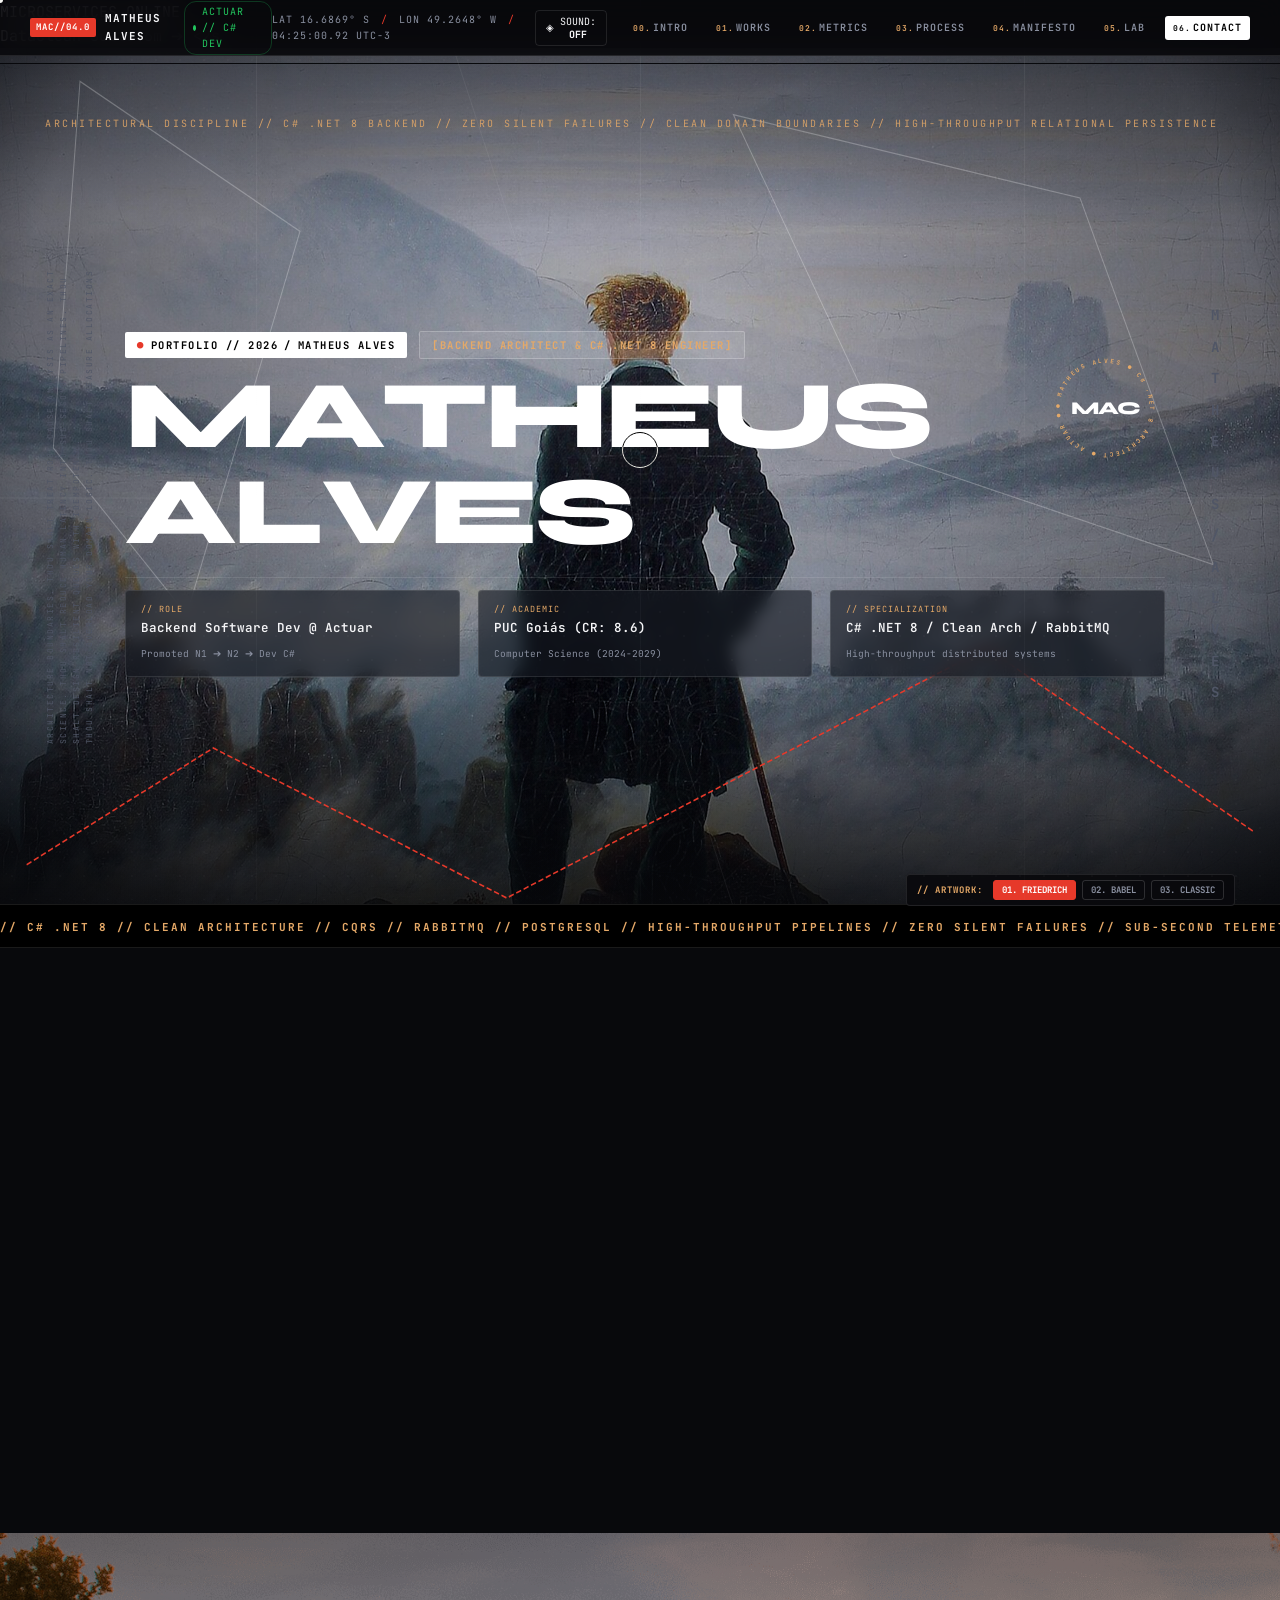
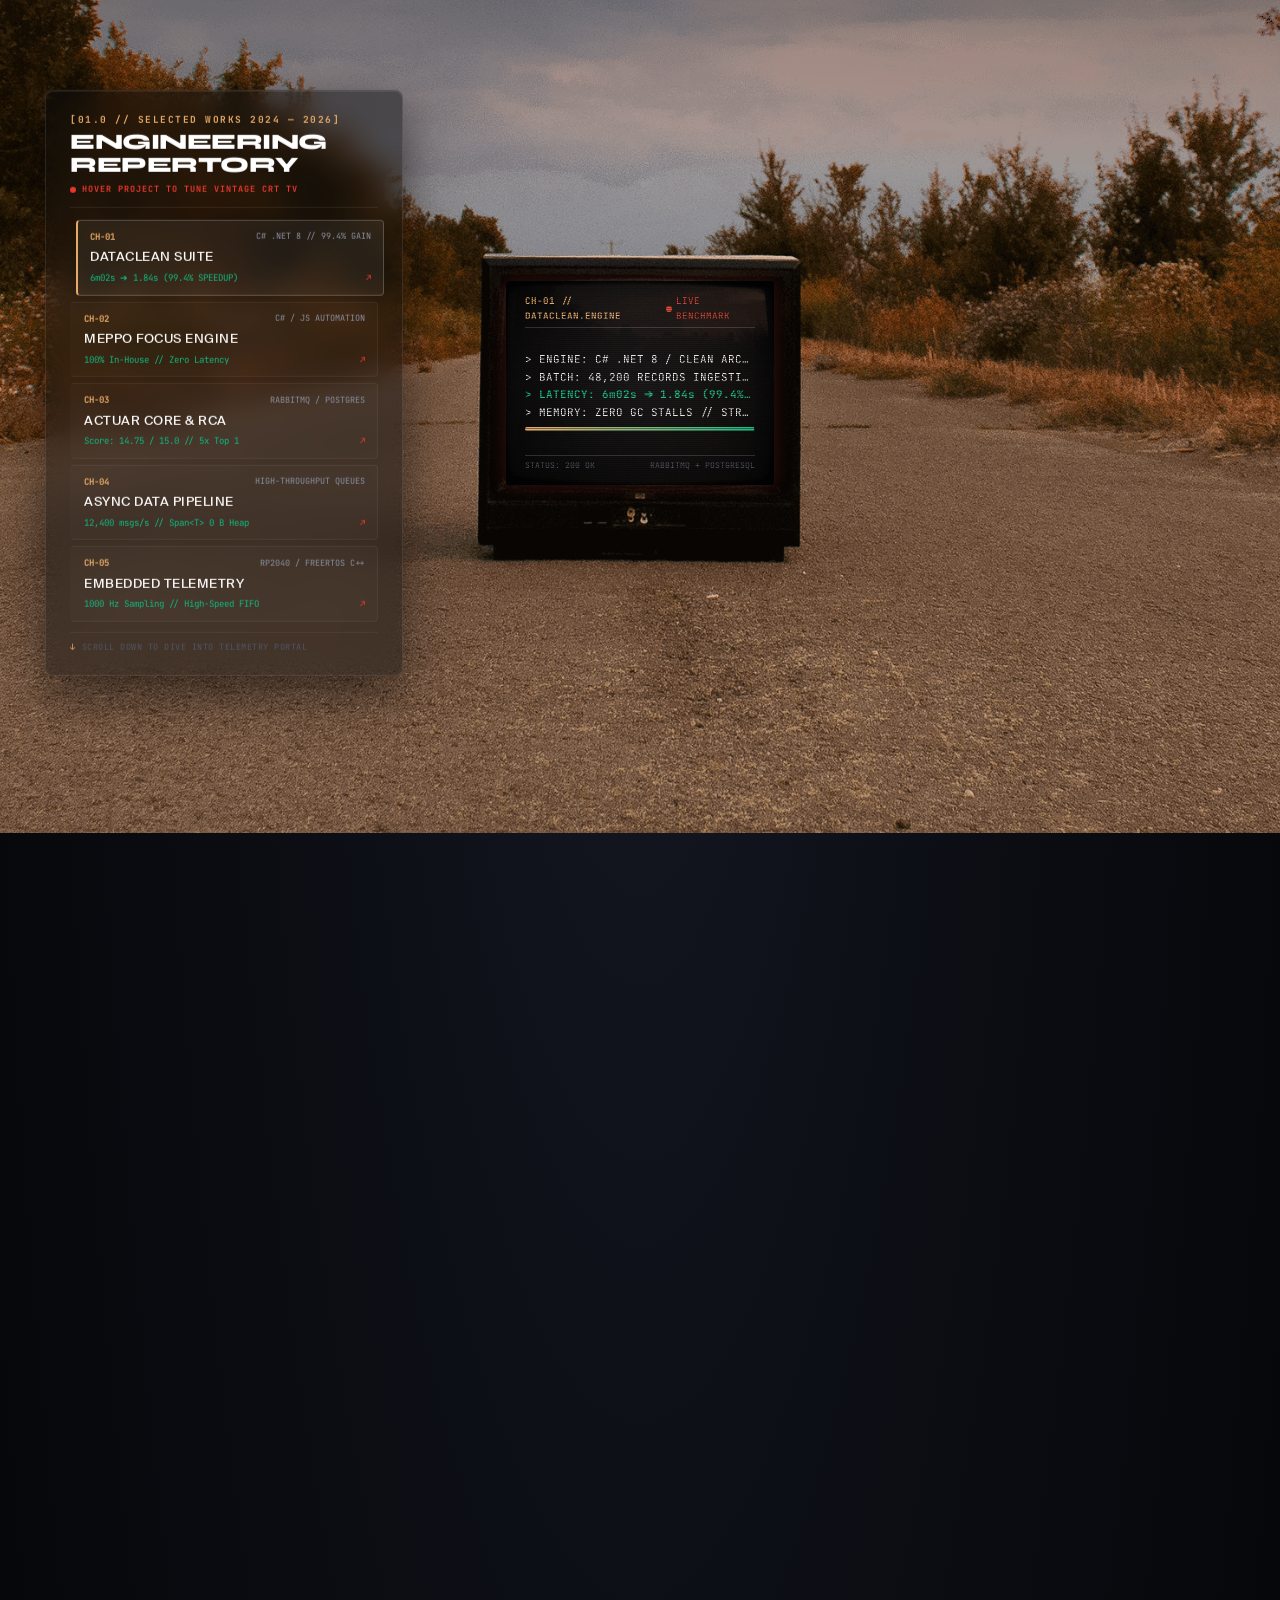
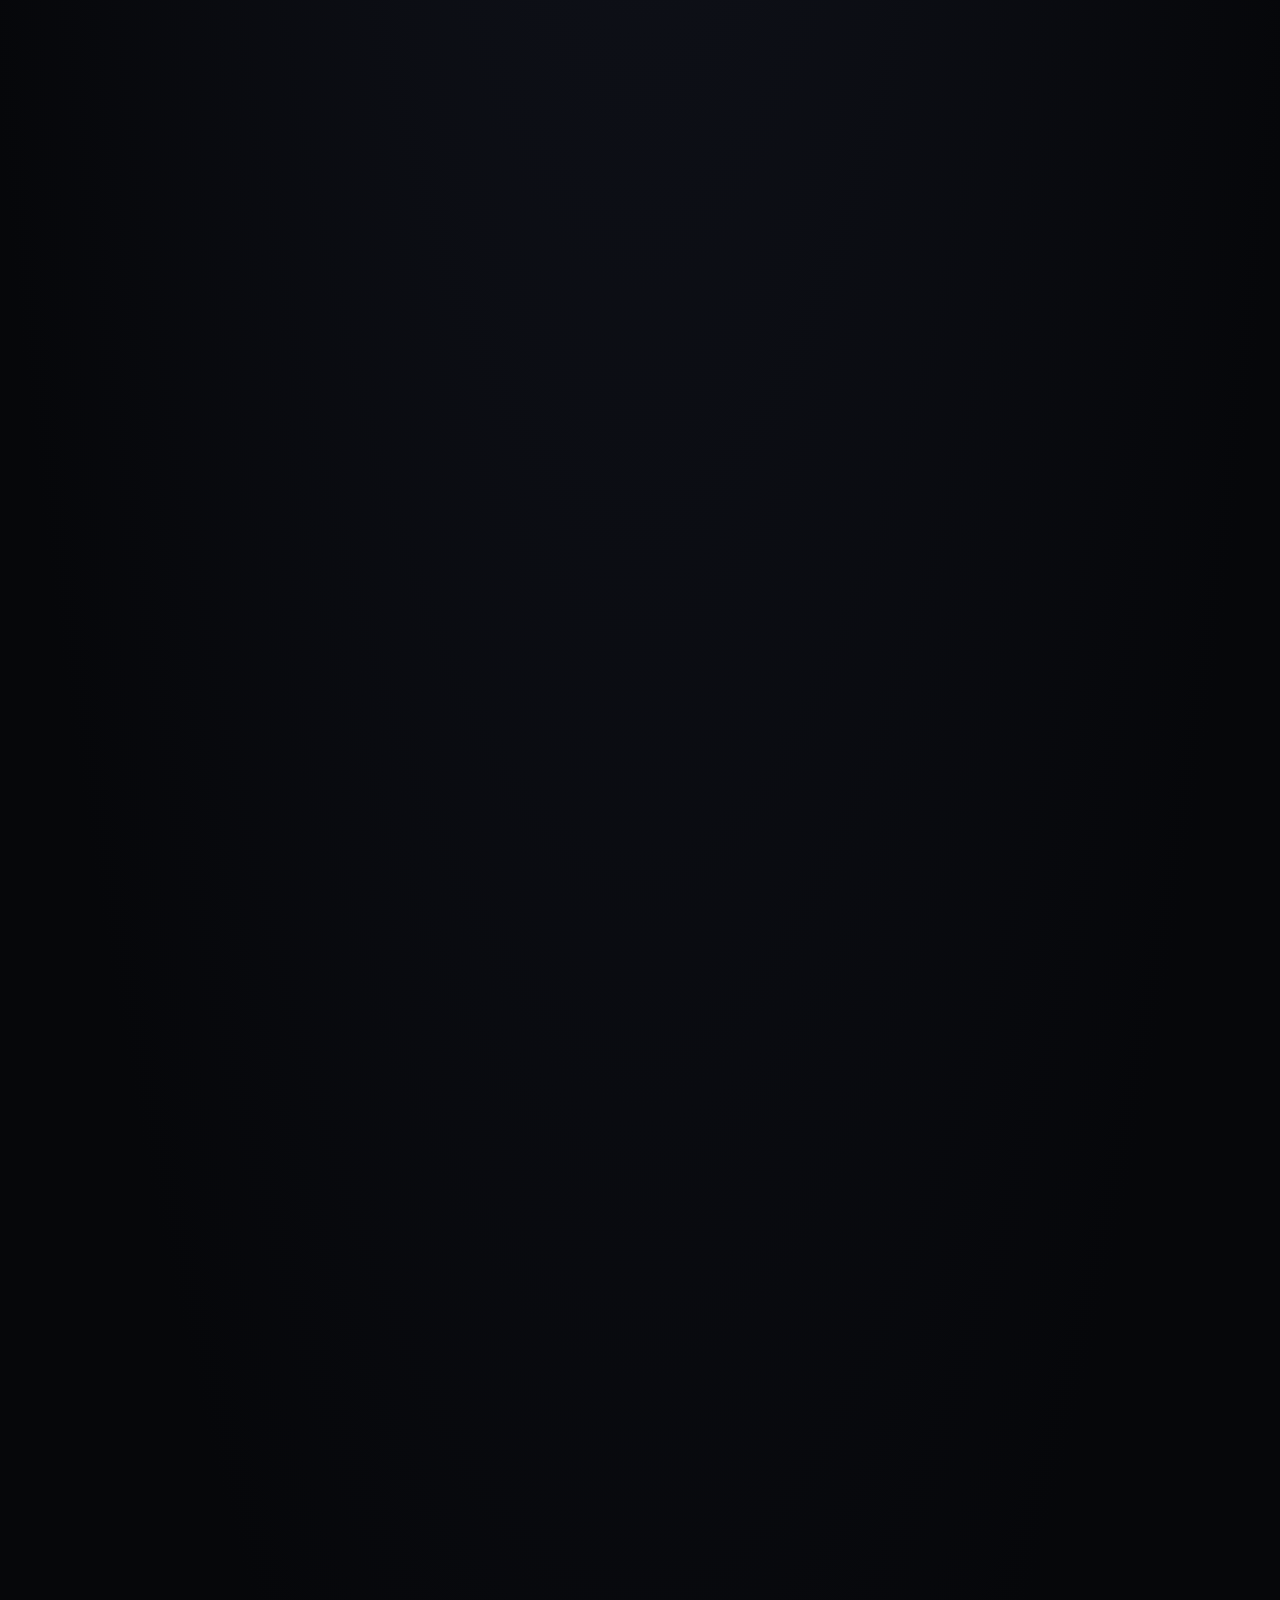
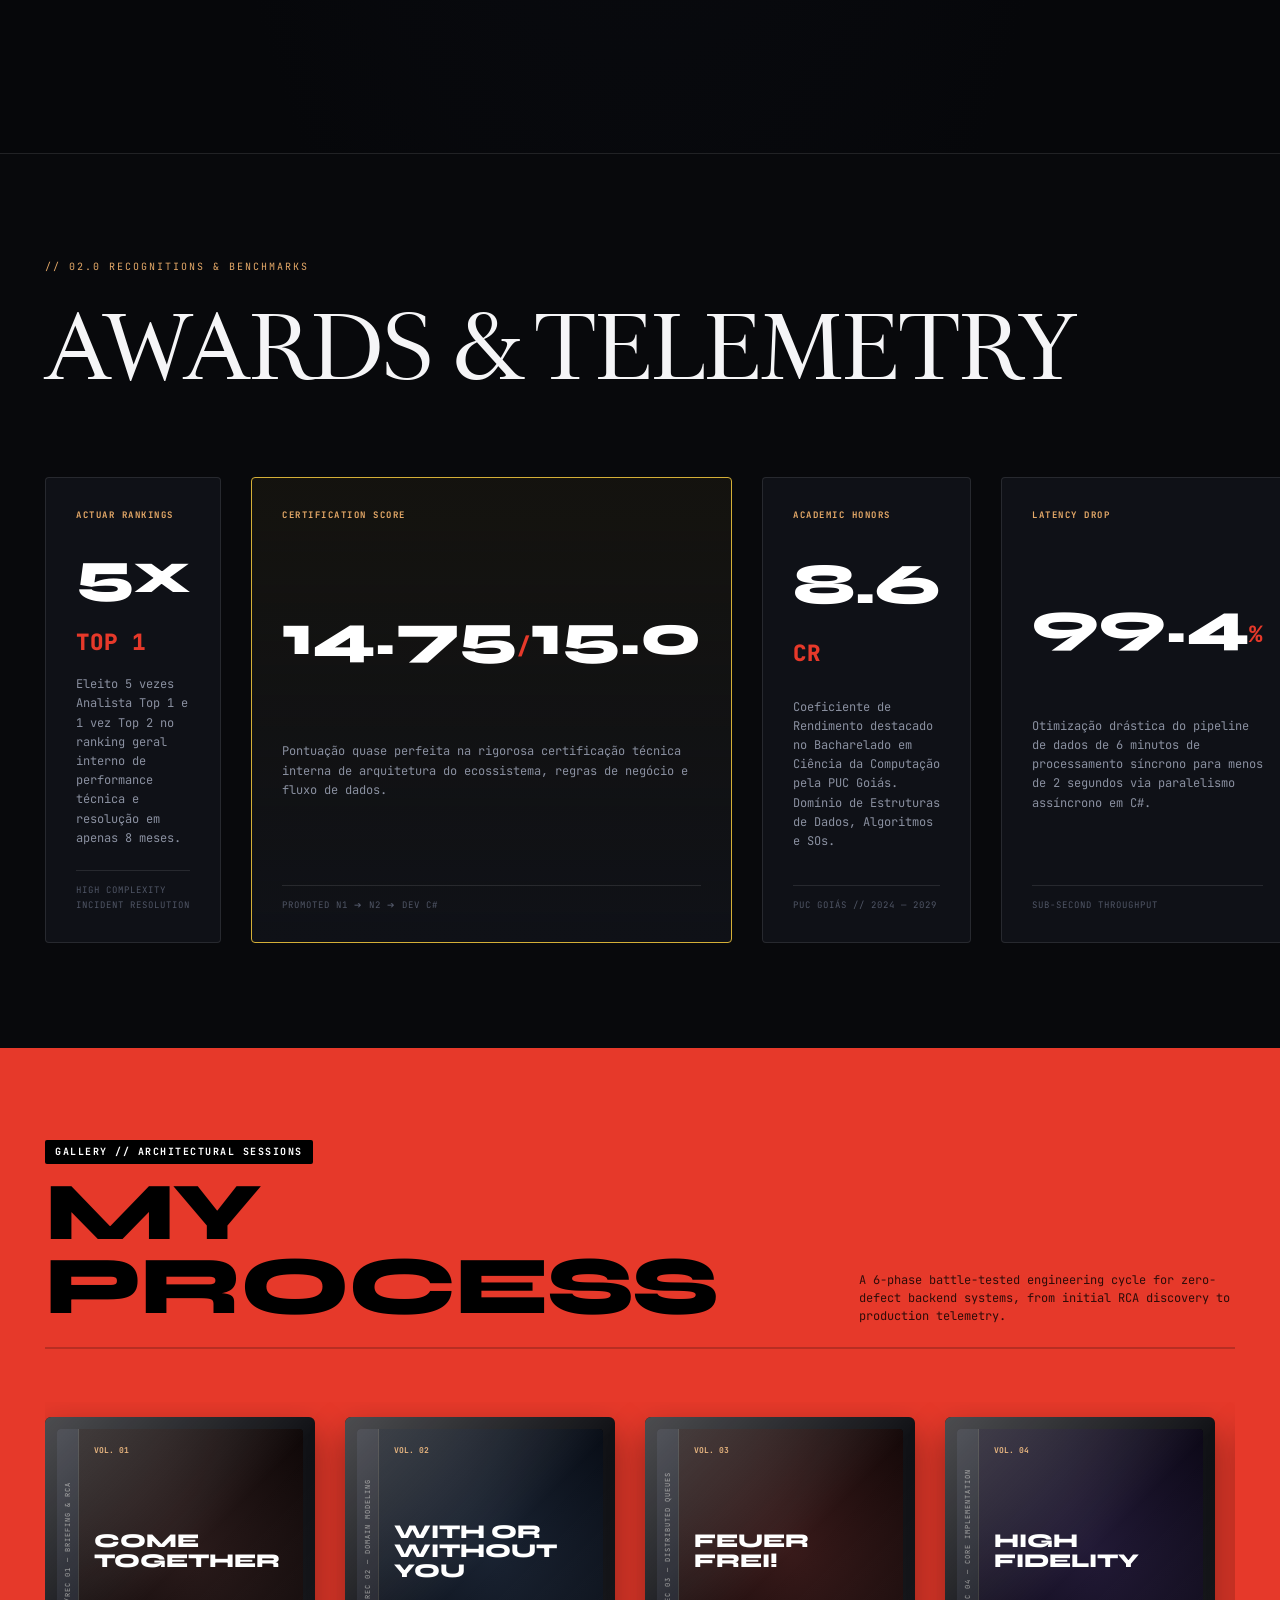
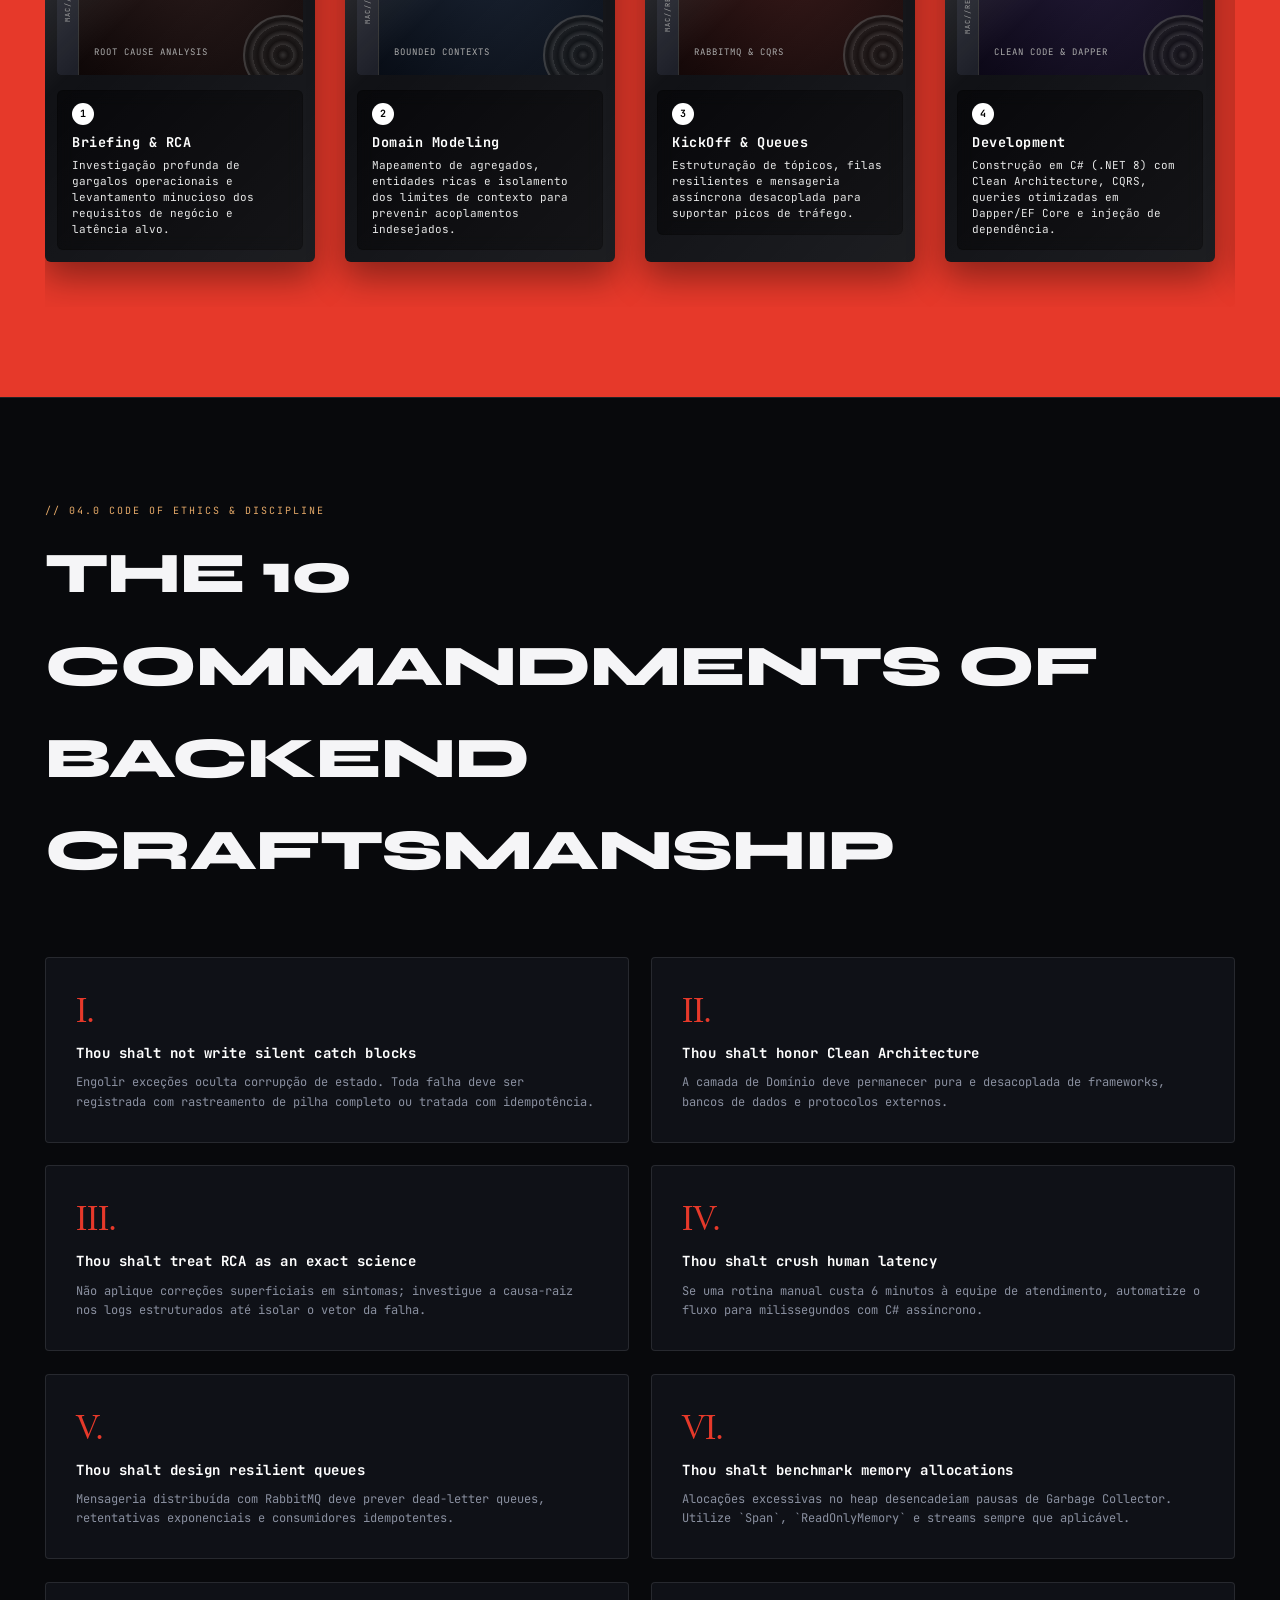
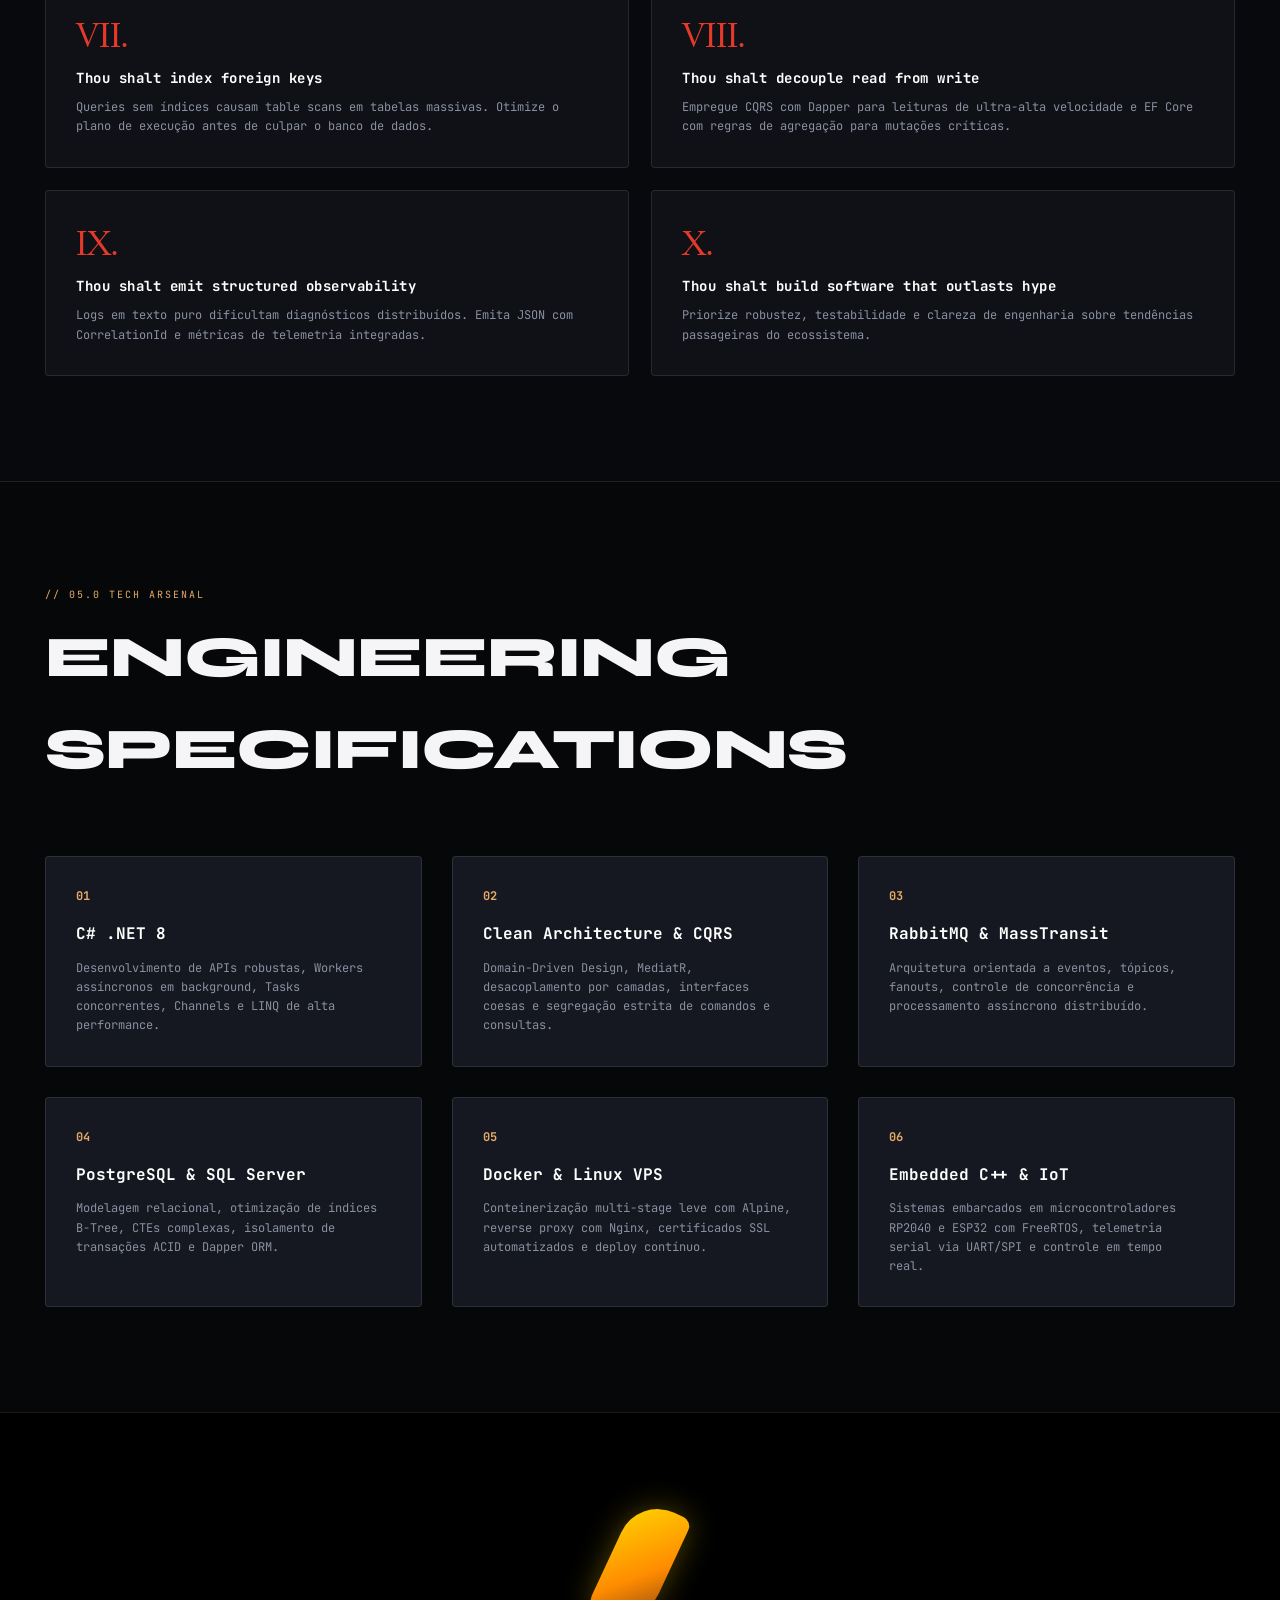
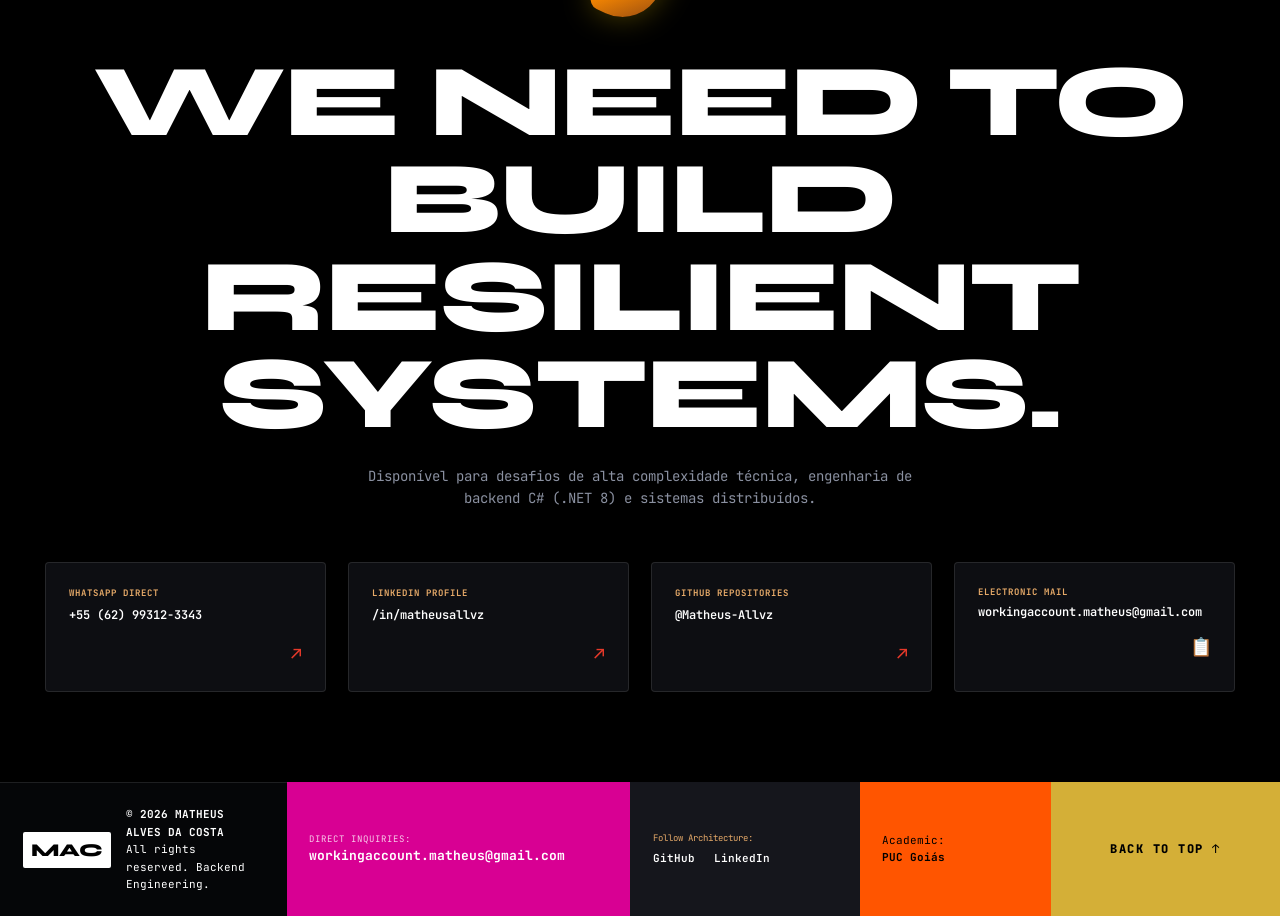
==== index.html @ d00dca5a "feat(works): implement seamless horizon transition, pinned center TV, subtle lateral project showcas" ====
<!DOCTYPE html>
<html lang="pt-BR" class="no-js">
<head>
    <meta charset="UTF-8">
    <meta name="viewport" content="width=device-width, initial-scale=1.0">
    <title>Matheus Alves — Backend Engineer & C# .NET 8 Architect</title>
    <meta name="description" content="Portfolio de Matheus Alves da Costa: Desenvolvedor Backend C# (.NET 8), Microsserviços, Clean Architecture e Sistemas Distribuídos de Alta Performance.">
    
    <!-- Open Graph -->
    <meta property="og:title" content="Matheus Alves — Backend Architect & C# Engineer">
    <meta property="og:description" content="Sistemas resilientes em C# (.NET 8), RabbitMQ, PostgreSQL e Clean Architecture.">
    <meta property="og:type" content="website">
    <meta property="og:url" content="https://matheus-alves.dev/">
    
    <!-- Favicon (Circular Minimalist Monogram M) -->
    <link rel="icon" type="image/svg+xml" href="favicon.svg?v=20260902Circle">
    <link rel="alternate icon" href="favicon.ico?v=20260902Circle">
    
    <!-- Google Fonts: Syne, Instrument Serif, JetBrains Mono & Space Mono -->
    <link rel="preconnect" href="https://fonts.googleapis.com">
    <link rel="preconnect" href="https://fonts.gstatic.com" crossorigin>
    <link href="https://fonts.googleapis.com/css2?family=Instrument+Serif:ital@0;1&family=JetBrains+Mono:ital,wght@0,300;0,400;0,600;0,700;1,400&family=Syne:wght@400;600;700;800;900&display=swap" rel="stylesheet">
    
    <link rel="stylesheet" href="css/style.css?v=20260902p">
</head>
<body class="editorial-body" data-audio="off">

    <!-- Initial Loading (Exact 1:1 Daniel Spatzek Portfolio IV Architecture) -->
    <div class="initloading-container" id="sitePreloader">
        <div class="initloading-box">
            <div class="initloading-lines-container" id="initloadingLines">
                <div class="initloading-line"></div>
                <div class="initloading-line"></div>
                <div class="initloading-line"></div>
                <div class="initloading-line"></div>
                <div class="initloading-line"></div>
                <div class="initloading-line"></div>
                <div class="initloading-line"></div>
                <div class="initloading-line"></div>
                <div class="initloading-line"></div>
                <div class="initloading-line"></div>
                <div class="initloading-line"></div>
                <div class="initloading-line"></div>
                <div class="initloading-line"></div>
                <div class="initloading-line"></div>
                <div class="initloading-line"></div>
                <div class="initloading-line"></div>
                <div class="initloading-line"></div>
                <div class="initloading-line"></div>
                <div class="initloading-line"></div>
                <div class="initloading-line"></div>
                <div class="initloading-line"></div>
                <div class="initloading-line"></div>
                <div class="initloading-line"></div>
                <div class="initloading-line"></div>
                <div class="initloading-line"></div>
                <div class="initloading-line"></div>
                <div class="initloading-line"></div>
                <div class="initloading-line"></div>
                <div class="initloading-line"></div>
                <div class="initloading-line"></div>
            </div>
            <div class="introloading-words-box" id="introloadingWordsBox">
                <span class="introloading-wordIV">2026</span>
                <span class="introloading-word" id="word0">WELCOME</span>
                <span class="introloading-word" id="word1">TO</span>
                <span class="introloading-word" id="word2">THE PORTFOLIO</span>
                <span class="introloading-word" id="word3">OF</span>
                <span class="introloading-word" id="word4">MATHEUS</span>
                <span class="introloading-word" id="word5">ALVES</span>
                <span class="introloading-sentence" id="introSentence">WELCOME TO THE PORTFOLIO OF MATHEUS ALVES</span>
                <div class="introloading-sub-box" id="introSubBox">
                    <svg class="introloading-loading-ticker" xmlns="http://www.w3.org/2000/svg" viewBox="0 0 630.594 99.116">
                        <path d="M31.8,5.52c-5.4,0-7.559,1.439-7.559,6.6V86.276c0,5.88,3.12,6.96,8.28,6.96H47.878c15.359,0,20.879-7.679,22.679-19.319h1.2V97.436H0v-2.52H4.2c5.4,0,7.559-1.44,7.559-6.6V12.12c0-5.161-2.159-6.6-7.559-6.6H0V3H37.2V5.52Z" fill="#000000"/>
                        <path d="M128.757,99.116C100.8,99.116,78.6,80.157,78.6,50.038S100.8.84,128.757.84s50.159,19.079,50.159,49.2S156.716,99.116,128.757,99.116Zm0-94.676c-18.239,0-35.638,13.079-35.638,45.6s17.4,45.478,35.638,45.478S164.4,82.557,164.4,50.038,147,4.44,128.757,4.44Z" fill="#000000"/>
                        <path d="M225.358,0h1.56l35.639,88.077c1.8,4.439,4.68,6.839,9.36,6.839H274.8v2.52H240.718v-2.52h2.88c4.56,0,7.679-1.44,6-5.76L240,64.8H204.12l-5.76,14.28c-5.16,12.959-4.32,15.839,4.319,15.839h2.64v2.52H176.641v-2.52h1.56c6.6,0,9.839-2.88,14.519-14.279Zm11.4,56.758L222.239,19.8l-14.88,36.959Z" fill="#000000"/>
                        <path d="M282.359,94.916c5.4,0,7.559-1.44,7.559-6.6V12.12c0-5.161-2.159-6.6-7.559-6.6h-4.32V3h36.6c37.8,0,58.2,18,58.2,48,0,27.479-19.319,46.438-51.718,46.438H278.039v-2.52Zm19.919-8.04c0,5.88,2.88,6.72,13.439,6.72h1.56c21.479,0,41.279-11.279,41.279-42.6,0-35.159-24.959-44.158-47.518-44.158h-8.76Z" fill="#000000"/>
                        <path d="M416.4,97.436h-36v-2.52h4.2c5.4,0,7.56-1.44,7.56-6.6V12.12c0-5.161-2.16-6.6-7.56-6.6h-4.2V3h36V5.52h-4.2c-5.4,0-7.56,1.439-7.56,6.6v76.2c0,5.16,2.16,6.6,7.56,6.6h4.2Z" fill="#000000"/>
                        <path d="M510.6,99.116h-1.08L442.677,19.8V82.917c0,8.4,1.441,12,8.64,12h4.56v2.52H424.558v-2.52h3.6c6.84,0,9.48-3.48,9.48-12V16.2c0-7.8-6.72-10.679-12.96-10.679V3h20.039l60.838,72.357V17.519c0-8.4-1.44-12-8.639-12h-4.561V3h31.319V5.52h-3.6c-6.839,0-9.479,3.48-9.479,12Z" fill="#000000"/>
                        <path d="M608.875,64.917c0-2.64-2.16-4.08-4.8-4.08H597V58.318h33.6v2.519h-4.439c-2.64,0-4.8,1.44-4.8,4.08v18.6c-4.8,9.359-19.56,15.6-37.679,15.6-35.518,0-53.157-23.759-53.157-49.078,0-29.159,21.479-49.2,52.438-49.2a69.783,69.783,0,0,1,35.158,9.24V27.839h-1.321c-6.6-17.279-20.278-23.4-34.078-23.4-18.959,0-37.678,13.56-37.678,45.6,0,30.959,18,45.478,39.358,45.478,10.439,0,19.68-3.48,24.479-10.8Z" fill="#000000"/>
                    </svg>
                    <span class="introloading-note">C# .NET 8 Backend Architecture // High-Throughput &amp; Resilient Distributed Systems</span>
                </div>
            </div>
        </div>
    </div>

    <!-- Custom Magnetic Cursor with Physics -->
    <div class="custom-cursor" id="customCursor">
        <div class="cursor-dot"></div>
        <div class="cursor-circle"></div>
        <div class="cursor-label" id="cursorLabel">EXPLORE</div>
    </div>

    <!-- Architectural Background Grid & Coordinates Overlay -->
    <div class="grid-backdrop">
        <div class="grid-line grid-line--v1"></div>
        <div class="grid-line grid-line--v2"></div>
        <div class="grid-line grid-line--v3"></div>
        <div class="grid-noise"></div>
    </div>

    <!-- Floating Project Hover Reveal Element (for list items) -->
    <div class="project-hover-preview" id="hoverPreview">
        <div class="preview-inner">
            <div class="preview-header">
                <span class="preview-tag" id="previewCategory">MICROSERVICES</span>
                <span class="preview-status">ONLINE</span>
            </div>
            <div class="preview-visual" id="previewVisual"></div>
            <div class="preview-footer">
                <span class="preview-title" id="previewTitle">DataClean Suite</span>
                <span class="preview-metric" id="previewMetric">6m ➔ &lt;2s</span>
            </div>
        </div>
    </div>

    <!-- Top HUD Navigation Bar -->
    <header class="editorial-hud" id="editorialHud">
        <div class="hud-left">
            <a href="#hero" class="hud-brand magnetic-item">
                <span class="brand-code">MAC//04.0</span>
                <span class="brand-name">MATHEUS ALVES</span>
            </a>
            <div class="hud-status">
                <span class="status-pulse"></span>
                <span class="status-text">ACTUAR // C# DEV</span>
            </div>
        </div>

        <div class="hud-center">
            <div class="hud-geo">
                <span>LAT 16.6869° S</span>
                <span class="slash">/</span>
                <span>LON 49.2648° W</span>
                <span class="slash">/</span>
                <span id="liveClock">--:--:-- UTC-3</span>
            </div>
        </div>

        <div class="hud-right">
            <button class="hud-audio-btn magnetic-item" id="audioToggle" title="Toggle Synthesizer Sound FX">
                <span class="audio-icon">◈</span>
                <span class="audio-text">SOUND: <strong id="audioStateText">OFF</strong></span>
            </button>
            <nav class="hud-nav">
                <a href="#hero" class="nav-link magnetic-item"><span class="num">00.</span>INTRO</a>
                <a href="#works" class="nav-link magnetic-item"><span class="num">01.</span>WORKS</a>
                <a href="#metrics" class="nav-link magnetic-item"><span class="num">02.</span>METRICS</a>
                <a href="#process" class="nav-link magnetic-item"><span class="num">03.</span>PROCESS</a>
                <a href="#manifesto" class="nav-link magnetic-item"><span class="num">04.</span>MANIFESTO</a>
                <a href="#lab" class="nav-link magnetic-item"><span class="num">05.</span>LAB</a>
                <a href="#contact" class="nav-link magnetic-item nav-link--cta"><span class="num">06.</span>CONTACT</a>
            </nav>
            <button class="hud-mobile-btn" id="mobileMenuBtn" aria-label="Abrir Menu">
                <span class="mobile-btn-text">MENU&nbsp;[&nbsp;≡&nbsp;]</span>
            </button>
        </div>
    </header>

    <!-- Mobile Editorial Nav Drawer Overlay -->
    <div class="mobile-nav-drawer" id="mobileNavDrawer">
        <div class="drawer-header">
            <div class="drawer-brand">
                <span class="drawer-code">MAC//04.0</span>
                <span class="drawer-name">MATHEUS ALVES</span>
            </div>
            <button class="drawer-close-btn" id="drawerCloseBtn" aria-label="Fechar Menu">[ ✕ ] CLOSE</button>
        </div>
        <nav class="drawer-links">
            <a href="#hero" class="drawer-link"><span class="d-num">00.</span>INTRO</a>
            <a href="#works" class="drawer-link"><span class="d-num">01.</span>WORKS</a>
            <a href="#metrics" class="drawer-link"><span class="d-num">02.</span>METRICS</a>
            <a href="#process" class="drawer-link"><span class="d-num">03.</span>PROCESS</a>
            <a href="#manifesto" class="drawer-link"><span class="d-num">04.</span>MANIFESTO</a>
            <a href="#lab" class="drawer-link"><span class="d-num">05.</span>LAB</a>
            <a href="#contact" class="drawer-link drawer-link--cta"><span class="d-num">06.</span>CONTACT HUB ↗</a>
        </nav>
        <div class="drawer-footer">
            <div class="drawer-geo-row">
                <span>LAT 16.6869° S / LON 49.2648° W</span>
            </div>
            <div class="drawer-sub-row">
                <span class="drawer-status-pill">ACTUAR // C# .NET 8 DEV</span>
                <span class="drawer-clock-text" id="drawerClock">--:--:-- UTC-3</span>
            </div>
        </div>
    </div>

    <!-- Main Content Flow -->
    <main class="editorial-main">

        <!-- ============================================================
             SECTION 00: HERO / LAUNCHPAD (SUBLIME ARTWORK & KINETIC PARALLAX)
             ============================================================ -->
        <div class="hero-scroll-track" id="heroScrollTrack">
            <section class="hero-stage" id="hero">
                <!-- Classical Masterpiece Artwork Background (Switchable) -->
                <div class="hero-art-backdrop" id="heroArtBackdrop">
                    <img src="img/friedrich-wanderer.jpg" alt="Caspar David Friedrich - Wanderer above the Sea of Fog" class="hero-bg-painting" id="heroBgPainting">
                    <div class="art-gradient-overlay"></div>
                </div>

                <!-- Interactive Hero Artwork Selector Controls -->
                <div class="hero-art-switcher" id="heroArtSwitcher">
                    <span class="switcher-label">// ARTWORK:</span>
                    <button class="art-pill active" data-art="img/friedrich-wanderer.jpg" data-name="Friedrich // Wanderer above the Sea of Fog">01. FRIEDRICH</button>
                    <button class="art-pill" data-art="img/bruegel-babel.jpg" data-name="Bruegel // The Tower of Babel">02. BABEL</button>
                    <button class="art-pill" data-art="img/bruegel-masterpiece.jpg" data-name="Daniel Spatzek // Original Masterpiece">03. CLASSIC</button>
                </div>

                <!-- Kinetic Angular Geometric Framing Lines -->
                <div class="hero-geo-overlay">
                    <svg class="geo-vectors" viewBox="0 0 1920 1080" preserveAspectRatio="none">
                        <polygon points="120,40 450,220 280,680 80,480" class="geo-poly geo-poly--1" />
                        <polyline points="40,980 320,840 760,1020 1480,720 1880,940" class="geo-line geo-line--main" />
                        <polygon points="1100,80 1620,180 1820,620 1340,490" class="geo-poly geo-poly--2" />
                        <line x1="680" y1="0" x2="1120" y2="1080" class="geo-axis" />
                        <line x1="0" y1="540" x2="1920" y2="540" class="geo-axis geo-axis--h" />
                    </svg>
                </div>

                <!-- Top Floating Manifesto Summary -->
                <div class="hero-top-manifesto" id="heroTopManifesto">
                    <p class="top-manifesto-text">ARCHITECTURAL DISCIPLINE // C# .NET 8 BACKEND // ZERO SILENT FAILURES // CLEAN DOMAIN BOUNDARIES // HIGH-THROUGHPUT RELATIONAL PERSISTENCE</p>
                </div>

                <div class="hero-content-grid">
                    <!-- Left Column: Manifesto / Rulebook Excerpt in Vertical Swiss Layout (Moves Down) -->
                    <div class="hero-col-left" id="heroColLeft">
                        <div class="vertical-manifesto">
                            <p class="v-text">THOU SHALT NOT WRITE SILENT CATCH BLOCKS. THOU SHALT HONOR CLEAN ARCHITECTURE BOUNDARIES. THOU SHALT TREAT ROOT CAUSE ANALYSIS AS AN EXACT SCIENCE. THOU SHALT REDUCE HUMAN LATENCY INTO SUB-SECOND PIPELINES. THOU SHALT DESIGN RESILIENT QUEUES WITH IDEMPOTENCY.</p>
                            <p class="v-text">THOU SHALT NOT OVERLOAD YOUR DOMAIN LOGIC. THOU SHALT MEASURE ALLOCATIONS BEFORE OPTIMIZATION. THOU SHALT NEVER DEPLOY UNINDEXED FOREIGN KEYS.</p>
                        </div>
                    </div>

                    <!-- Center Content: Monumental Typography & Slanted Badges (Snaps to Center) -->
                    <div class="hero-col-center" id="heroColCenter">
                        <div class="hero-badge-row">
                            <div class="slanted-badge slanted-badge--primary">
                                <span class="badge-dot">●</span>
                                <span class="badge-text">PORTFOLIO // 2026</span>
                                <span class="badge-sep">/</span>
                                <span class="badge-sub">MATHEUS ALVES</span>
                            </div>
                            <div class="slanted-badge slanted-badge--dark">
                                <span>[BACKEND ARCHITECT &amp; C# .NET 8 ENGINEER]</span>
                            </div>
                        </div>

                        <!-- Monumental Display Title with Editorial Stagger -->
                        <div class="hero-monumental-title" id="heroTitle">
                            <div class="title-row title-row--1">
                                <span class="char-block" data-char="M">M</span>
                                <span class="char-block" data-char="A">A</span>
                                <span class="char-block" data-char="T">T</span>
                                <span class="char-block" data-char="H">H</span>
                                <span class="char-block" data-char="E">E</span>
                                <span class="char-block" data-char="U">U</span>
                                <span class="char-block" data-char="S">S</span>
                            </div>
                            <div class="title-row title-row--2">
                                <span class="char-block" data-char="A">A</span>
                                <span class="char-block" data-char="L">L</span>
                                <span class="char-block" data-char="V">V</span>
                                <span class="char-block" data-char="E">E</span>
                                <span class="char-block" data-char="S">S</span>
                            </div>
                        </div>

                        <!-- Hero Subtitle & Core Metrics Row -->
                        <div class="hero-meta-row" id="heroMetaRow">
                            <div class="meta-card">
                                <span class="meta-label">// ROLE</span>
                                <strong class="meta-value">Backend Software Dev @ Actuar</strong>
                                <span class="meta-note">Promoted N1 ➔ N2 ➔ Dev C#</span>
                            </div>
                            <div class="meta-card">
                                <span class="meta-label">// ACADEMIC</span>
                                <strong class="meta-value">PUC Goiás (CR: 8.6)</strong>
                                <span class="meta-note">Computer Science (2024-2029)</span>
                            </div>
                            <div class="meta-card">
                                <span class="meta-label">// SPECIALIZATION</span>
                                <strong class="meta-value">C# .NET 8 / Clean Arch / RabbitMQ</strong>
                                <span class="meta-note">High-throughput distributed systems</span>
                            </div>
                        </div>

                        <!-- Rotating Kinetic Stamp Badge -->
                        <div class="hero-stamp-wrapper">
                            <div class="kinetic-stamp magnetic-item" id="kineticStamp" data-cursor="MAC // 2026" role="button" tabindex="0" aria-label="Selo Matheus Alves da Costa">
                                <svg viewBox="0 0 200 200">
                                    <path id="stampPath" d="M 100, 100 m -75, 0 a 75,75 0 1,1 150,0 a 75,75 0 1,1 -150,0" fill="none"/>
                                    <text>
                                        <textPath href="#stampPath" startOffset="0%">
                                            ● MATHEUS ALVES ● C# .NET 8 ARCHITECT ● ACTUAR ● CR 8.6 PUC-GO
                                        </textPath>
                                    </text>
                                </svg>
                                <div class="stamp-center-symbol">MAC</div>
                            </div>
                        </div>
                    </div>

                    <!-- Right Column: Kinetic Letter Stream (Moves Up) -->
                    <div class="hero-col-right" id="heroColRight">
                        <div class="kinetic-letter-stream" id="letterStream">
                            <span class="stream-letter">M</span>
                            <span class="stream-letter">A</span>
                            <span class="stream-letter">T</span>
                            <span class="stream-letter">H</span>
                            <span class="stream-letter">E</span>
                            <span class="stream-letter">U</span>
                            <span class="stream-letter">S</span>
                            <span class="stream-divider">/</span>
                            <span class="stream-letter">A</span>
                            <span class="stream-letter">L</span>
                            <span class="stream-letter">V</span>
                            <span class="stream-letter">E</span>
                            <span class="stream-letter">S</span>
                        </div>
                    </div>
                </div>

                <!-- Kinetic Ticker Strip -->
                <div class="hero-ticker-wrap">
                    <div class="ticker-track">
                        <span class="ticker-item">// C# .NET 8 // CLEAN ARCHITECTURE // CQRS // RABBITMQ // POSTGRESQL // HIGH-THROUGHPUT PIPELINES // ZERO SILENT FAILURES // SUB-SECOND TELEMETRY //</span>
                        <span class="ticker-item">// C# .NET 8 // CLEAN ARCHITECTURE // CQRS // RABBITMQ // POSTGRESQL // HIGH-THROUGHPUT PIPELINES // ZERO SILENT FAILURES // SUB-SECOND TELEMETRY //</span>
                    </div>
                </div>
            </section>
        </div>


        <!-- ============================================================
             SECTION 01: THE STREET, VINTAGE TV & ZOOM-IN EXPERIENCE
             (Faithful 1:1 Daniel Spatzek Architecture)
             ============================================================ -->
        <section class="works-highway-track" id="works">
            <!-- Sticky Viewport for the Street Scene & TV Zoom Scrub -->
            <div class="street-sticky-viewport" id="streetViewport">
                
                <!-- The Street Stage: Scaled up by 6.8x during scroll zoom -->
                <div class="street-stage" id="streetStage">
                    <!-- Realistic Street Scene with Vintage TV on Asphalt Pavement -->
                    <img src="img/tv-on-street.png" alt="Vintage TV on Street Pavement" class="street-bg-img" id="streetBgImg">

                    <!-- The TV Screen Portal: Exact Coordinates on 1920x2386 Image (X=50%, Y=68.73%, 309x236px) -->
                    <div class="tv-screen-portal" id="tvScreenPortal">
                        <div class="tv-live-screen" id="tvLiveScreen">
                            <!-- Authentic Curved Glass Reflection Overlay -->
                            <img src="img/tv-display-glass.png" alt="CRT Curved Glass Bezel" class="tv-glass-overlay" id="tvGlassOverlay">
                            <div class="tv-scanlines"></div>
                            <div class="tv-static-flicker"></div>
                            
                            <!-- Real TV Channel Content Broadcasting Live -->
                            <div class="tv-channel-container" id="tvChannelContainer">
                                <!-- Channel 01: DataClean Suite -->
                                <div class="tv-channel-slide active" id="portalCh1" data-channel="01">
                                    <div class="tv-hud-header">
                                        <span class="tv-ch-badge">CH-01 // DATACLEAN.ENGINE</span>
                                        <span class="tv-rec-badge"><span class="rec-dot"></span>LIVE BENCHMARK</span>
                                    </div>
                                    <div class="tv-terminal-content">
                                        <div class="term-row text-vermilion">&gt; ENGINE: C# .NET 8 / CLEAN ARCHITECTURE</div>
                                        <div class="term-row">&gt; BATCH: 48,200 RECORDS INGESTION</div>
                                        <div class="term-row highlight-green">&gt; LATENCY: 6m02s ➔ 1.84s (99.4% SPEED GAIN)</div>
                                        <div class="term-row text-dim">&gt; MEMORY: ZERO GC STALLS // STREAMING PARSER</div>
                                        <div class="term-progress-track">
                                            <div class="term-progress-bar" style="width: 99.4%;"></div>
                                        </div>
                                    </div>
                                    <div class="tv-hud-footer">
                                        <span>STATUS: 200 OK</span>
                                        <span>RABBITMQ + POSTGRESQL</span>
                                    </div>
                                </div>

                                <!-- Channel 02: Meppo Focus Engine -->
                                <div class="tv-channel-slide" id="portalCh2" data-channel="02">
                                    <div class="tv-hud-header">
                                        <span class="tv-ch-badge">CH-02 // MEPPO.FOCUS</span>
                                        <span class="tv-rec-badge"><span class="rec-dot"></span>AUTOMATION</span>
                                    </div>
                                    <div class="tv-terminal-content">
                                        <div class="term-row text-vermilion">&gt; ORCHESTRATION: CLICKUP &amp; WHATSAPP APIS</div>
                                        <div class="term-row highlight-green">&gt; TIME SAVED: 6min MANUAL ➔ 4 SECONDS</div>
                                        <div class="term-row">&gt; PROTOCOL: RESTful EVENT BUS</div>
                                        <div class="term-row text-dim">&gt; REDUCED COGNITIVE LOAD BY 85%</div>
                                        <div class="term-progress-track">
                                            <div class="term-progress-bar" style="width: 98.0%;"></div>
                                        </div>
                                    </div>
                                    <div class="tv-hud-footer">
                                        <span>STATUS: ACTIVE RUN</span>
                                        <span>100% IN-HOUSE PROD</span>
                                    </div>
                                </div>

                                <!-- Channel 03: Actuar Core & RCA Framework -->
                                <div class="tv-channel-slide" id="portalCh3" data-channel="03">
                                    <div class="tv-hud-header">
                                        <span class="tv-ch-badge">CH-03 // ACTUAR.RCA</span>
                                        <span class="tv-rec-badge"><span class="rec-dot"></span>DIAGNOSTICS</span>
                                    </div>
                                    <div class="tv-terminal-content">
                                        <div class="term-row text-vermilion">&gt; RCA ENGINE: ISOLATING INCIDENT VECTORS</div>
                                        <div class="term-row highlight-green">&gt; CERTIFICATION SCORE: 14.75 / 15.0</div>
                                        <div class="term-row">&gt; METRICS: 5x TOP 1 ANALYST OF THE MONTH</div>
                                        <div class="term-row text-dim">&gt; TIER-2 HIGH COMPLEXITY RESILIENCE</div>
                                        <div class="term-progress-track">
                                            <div class="term-progress-bar" style="width: 98.3%;"></div>
                                        </div>
                                    </div>
                                    <div class="tv-hud-footer">
                                        <span>PROMOTED N1 ➔ N2 ➔ DEV</span>
                                        <span>ACTUAR PRODUCTION</span>
                                    </div>
                                </div>

                                <!-- Channel 04: Async Data Ingestion Pipeline -->
                                <div class="tv-channel-slide" id="portalCh4" data-channel="04">
                                    <div class="tv-hud-header">
                                        <span class="tv-ch-badge">CH-04 // ASYNC.PIPELINE</span>
                                        <span class="tv-rec-badge"><span class="rec-dot"></span>HIGH-THROUGHPUT</span>
                                    </div>
                                    <div class="tv-terminal-content">
                                        <div class="term-row text-vermilion">&gt; STREAM: IAsyncEnumerable&lt;RecordChunk&gt;</div>
                                        <div class="term-row highlight-green">&gt; RATE: 12,400 MSGS / SECOND</div>
                                        <div class="term-row">&gt; MEMORY: 0 B ON HEAP (Span&lt;T&gt;)</div>
                                        <div class="term-row text-dim">&gt; HEALTH: IDEMPOTENT &amp; ZERO LOSS</div>
                                        <div class="term-progress-track">
                                            <div class="term-progress-bar" style="width: 99.8%;"></div>
                                        </div>
                                    </div>
                                    <div class="tv-hud-footer">
                                        <span>POSTGRESQL + EF CORE</span>
                                        <span>DAPPER BULK WRITES</span>
                                    </div>
                                </div>

                                <!-- Channel 05: Embedded Telemetry -->
                                <div class="tv-channel-slide" id="portalCh5" data-channel="05">
                                    <div class="tv-hud-header">
                                        <span class="tv-ch-badge">CH-05 // TELEMETRY.IOT</span>
                                        <span class="tv-rec-badge"><span class="rec-dot"></span>HARDWARE LAB</span>
                                    </div>
                                    <div class="tv-terminal-content">
                                        <div class="term-row text-vermilion">&gt; MCU: DUAL ARM CORTEX-M0+ @ 133MHz</div>
                                        <div class="term-row highlight-green">&gt; SAMPLING: 1000 Hz REAL-TIME JITTER-FREE</div>
                                        <div class="term-row">&gt; PROTOCOL: UART / SPI HIGH-SPEED FIFO</div>
                                        <div class="term-row text-dim">&gt; ACADEMIC: PUC GOIÁS CS (CR 8.6)</div>
                                        <div class="term-progress-track">
                                            <div class="term-progress-bar" style="width: 100%;"></div>
                                        </div>
                                    </div>
                                    <div class="tv-hud-footer">
                                        <span>FREERTOS C++</span>
                                        <span>LOGIC ANALYZED</span>
                                    </div>
                                </div>

                                <!-- Channel NEXT: Portal to Section 02 (Awards & Telemetry) -->
                                <div class="tv-channel-slide" id="portalChNext" data-channel="NEXT">
                                    <div class="tv-hud-header">
                                        <span class="tv-ch-badge highlight-green">CH-NEXT // TELEMETRY HUB</span>
                                        <span class="tv-rec-badge"><span class="rec-dot"></span>PORTAL ENGAGED</span>
                                    </div>
                                    <div class="tv-terminal-content">
                                        <div class="term-row text-vermilion">&gt; INITIATING SECTION 02 HANDOFF...</div>
                                        <div class="term-row highlight-green">&gt; RECOGNITIONS &amp; SYSTEM BENCHMARKS</div>
                                        <div class="term-row">&gt; BENCHMARK: 5x TOP 1 / 14.75 / CR 8.6</div>
                                        <div class="term-row text-dim">&gt; CAMERA PLUNGING INTO PHOSPHORS...</div>
                                        <div class="term-progress-track">
                                            <div class="term-progress-bar" style="width: 100%; background: #10b981;"></div>
                                        </div>
                                    </div>
                                    <div class="tv-hud-footer">
                                        <span>STATUS: 200 OK</span>
                                        <span>SECTION 02 INCOMING ➔</span>
                                    </div>
                                </div>
                            </div>
                        </div>
                    </div>
                </div>

                <!-- Subtle Translucent Lateral Projects Showcase (Left Side, Non-Obstructive) -->
                <aside class="works-lateral-showcase" id="lateralShowcase">
                    <div class="lateral-header">
                        <span class="lateral-counter">[01.0 // SELECTED WORKS 2024 — 2026]</span>
                        <h2 class="lateral-heading">ENGINEERING REPERTORY</h2>
                        <div class="lateral-broadcast-indicator">
                            <span class="broadcast-dot"></span>
                            <span class="broadcast-text">HOVER PROJECT TO TUNE VINTAGE CRT TV</span>
                        </div>
                    </div>

                    <div class="lateral-list" id="lateralList">
                        <!-- Project 01: DataClean Suite -->
                        <article class="lateral-item active" data-channel="01" data-work="dataclean">
                            <div class="lateral-item__header">
                                <span class="lateral-item__ch">CH-01</span>
                                <span class="lateral-item__badge">C# .NET 8 // 99.4% GAIN</span>
                            </div>
                            <h3 class="lateral-item__title">DATACLEAN SUITE</h3>
                            <div class="lateral-item__footer">
                                <span class="lateral-item__metric">6m02s ➔ 1.84s (99.4% SPEEDUP)</span>
                                <span class="lateral-item__arrow">↗</span>
                            </div>
                        </article>

                        <!-- Project 02: Meppo Focus Engine -->
                        <article class="lateral-item" data-channel="02" data-work="meppo">
                            <div class="lateral-item__header">
                                <span class="lateral-item__ch">CH-02</span>
                                <span class="lateral-item__badge">C# / JS AUTOMATION</span>
                            </div>
                            <h3 class="lateral-item__title">MEPPO FOCUS ENGINE</h3>
                            <div class="lateral-item__footer">
                                <span class="lateral-item__metric">100% In-House // Zero Latency</span>
                                <span class="lateral-item__arrow">↗</span>
                            </div>
                        </article>

                        <!-- Project 03: Actuar Core & RCA Framework -->
                        <article class="lateral-item" data-channel="03" data-work="actuar">
                            <div class="lateral-item__header">
                                <span class="lateral-item__ch">CH-03</span>
                                <span class="lateral-item__badge">RABBITMQ / POSTGRES</span>
                            </div>
                            <h3 class="lateral-item__title">ACTUAR CORE &amp; RCA</h3>
                            <div class="lateral-item__footer">
                                <span class="lateral-item__metric">Score: 14.75 / 15.0 // 5x Top 1</span>
                                <span class="lateral-item__arrow">↗</span>
                            </div>
                        </article>

                        <!-- Project 04: Async Data Ingestion Pipeline -->
                        <article class="lateral-item" data-channel="04" data-work="pipeline">
                            <div class="lateral-item__header">
                                <span class="lateral-item__ch">CH-04</span>
                                <span class="lateral-item__badge">HIGH-THROUGHPUT QUEUES</span>
                            </div>
                            <h3 class="lateral-item__title">ASYNC DATA PIPELINE</h3>
                            <div class="lateral-item__footer">
                                <span class="lateral-item__metric">12,400 msgs/s // Span&lt;T&gt; 0 B Heap</span>
                                <span class="lateral-item__arrow">↗</span>
                            </div>
                        </article>

                        <!-- Project 05: Embedded Sensor Telemetry -->
                        <article class="lateral-item" data-channel="05" data-work="telemetry">
                            <div class="lateral-item__header">
                                <span class="lateral-item__ch">CH-05</span>
                                <span class="lateral-item__badge">RP2040 / FREERTOS C++</span>
                            </div>
                            <h3 class="lateral-item__title">EMBEDDED TELEMETRY</h3>
                            <div class="lateral-item__footer">
                                <span class="lateral-item__metric">1000 Hz Sampling // High-Speed FIFO</span>
                                <span class="lateral-item__arrow">↗</span>
                            </div>
                        </article>
                    </div>

                    <div class="lateral-scroll-hint">
                        <span class="hint-arrow">↓</span>
                        <span class="hint-text">SCROLL DOWN TO DIVE INTO TELEMETRY PORTAL</span>
                    </div>
                </aside>
            </div>
        </section>


        <!-- ============================================================
             SECTION 02: AWARDS & METRICS (00:18 in video)
             ============================================================ -->
        <section class="metrics-stage" id="metrics">
            <div class="metrics-container">
                <div class="metrics-title-row">
                    <span class="editorial-tag">// 02.0 RECOGNITIONS &amp; BENCHMARKS</span>
                    <h2 class="metrics-monumental-heading">AWARDS &amp; TELEMETRY</h2>
                </div>

                <div class="metrics-table-grid">
                    <!-- Column 1: Actuar Performance & Ranking -->
                    <div class="metrics-card">
                        <span class="card-badge">ACTUAR RANKINGS</span>
                        <div class="big-metric-val">5x <span class="metric-unit">TOP 1</span></div>
                        <p class="metric-desc">Eleito 5 vezes Analista Top 1 e 1 vez Top 2 no ranking geral interno de performance técnica e resolução em apenas 8 meses.</p>
                        <div class="metric-footer-tag">HIGH COMPLEXITY INCIDENT RESOLUTION</div>
                    </div>

                    <!-- Column 2: Internal Architecture Certification -->
                    <div class="metrics-card metrics-card--highlight">
                        <span class="card-badge">CERTIFICATION SCORE</span>
                        <div class="big-metric-val">14.75<span class="metric-slash">/</span>15.0</div>
                        <p class="metric-desc">Pontuação quase perfeita na rigorosa certificação técnica interna de arquitetura do ecossistema, regras de negócio e fluxo de dados.</p>
                        <div class="metric-footer-tag">PROMOTED N1 ➔ N2 ➔ DEV C#</div>
                    </div>

                    <!-- Column 3: Academic Excellence @ PUC Goiás -->
                    <div class="metrics-card">
                        <span class="card-badge">ACADEMIC HONORS</span>
                        <div class="big-metric-val">8.6 <span class="metric-unit">CR</span></div>
                        <p class="metric-desc">Coeficiente de Rendimento destacado no Bacharelado em Ciência da Computação pela PUC Goiás. Domínio de Estruturas de Dados, Algoritmos e SOs.</p>
                        <div class="metric-footer-tag">PUC GOIÁS // 2024 — 2029</div>
                    </div>

                    <!-- Column 4: System Latency Optimization -->
                    <div class="metrics-card">
                        <span class="card-badge">LATENCY DROP</span>
                        <div class="big-metric-val">99.4<span class="metric-unit">%</span></div>
                        <p class="metric-desc">Otimização drástica do pipeline de dados de 6 minutos de processamento síncrono para menos de 2 segundos via paralelismo assíncrono em C#.</p>
                        <div class="metric-footer-tag">SUB-SECOND THROUGHPUT</div>
                    </div>
                </div>
            </div>
        </section>


        <!-- ============================================================
             SECTION 03: MY PROCESS (CD JEWEL CASES GALLERY)
             (00:19 - 00:20 & 00:25 - 00:26 in video)
             ============================================================ -->
        <section class="process-vermilion-stage" id="process">
            <div class="process-stage-inner">
                <div class="process-header">
                    <div class="process-header-left">
                        <span class="process-pill">GALLERY // ARCHITECTURAL SESSIONS</span>
                        <h2 class="process-title">MY PROCESS</h2>
                    </div>
                    <div class="process-header-right">
                        <p class="process-sub">A 6-phase battle-tested engineering cycle for zero-defect backend systems, from initial RCA discovery to production telemetry.</p>
                    </div>
                </div>

                <!-- CD Jewel Cases Horizontal Scrollable Gallery -->
                <div class="cd-gallery-wrapper">
                    <div class="cd-gallery-track" id="cdGalleryTrack">

                        <!-- CD 1: Briefing & RCA -->
                        <div class="cd-jewel-case" data-track="01">
                            <div class="jewel-plastic-shine"></div>
                            <div class="jewel-case-inner">
                                <div class="jewel-spine">
                                    <span>MAC//REC 01 — BRIEFING &amp; RCA</span>
                                </div>
                                <div class="jewel-artwork jewel-artwork--1">
                                    <div class="album-tag">VOL. 01</div>
                                    <div class="album-title">COME TOGETHER</div>
                                    <div class="album-subtitle">ROOT CAUSE ANALYSIS</div>
                                    <div class="jewel-disc-preview"></div>
                                </div>
                            </div>
                            <div class="cd-caption">
                                <div class="cd-num-badge">1</div>
                                <h4 class="cd-step-title">Briefing &amp; RCA</h4>
                                <p class="cd-step-desc">Investigação profunda de gargalos operacionais e levantamento minucioso dos requisitos de negócio e latência alvo.</p>
                            </div>
                        </div>

                        <!-- CD 2: Evaluation & DDD -->
                        <div class="cd-jewel-case" data-track="02">
                            <div class="jewel-plastic-shine"></div>
                            <div class="jewel-case-inner">
                                <div class="jewel-spine">
                                    <span>MAC//REC 02 — DOMAIN MODELING</span>
                                </div>
                                <div class="jewel-artwork jewel-artwork--2">
                                    <div class="album-tag">VOL. 02</div>
                                    <div class="album-title">WITH OR WITHOUT YOU</div>
                                    <div class="album-subtitle">BOUNDED CONTEXTS</div>
                                    <div class="jewel-disc-preview"></div>
                                </div>
                            </div>
                            <div class="cd-caption">
                                <div class="cd-num-badge">2</div>
                                <h4 class="cd-step-title">Domain Modeling</h4>
                                <p class="cd-step-desc">Mapeamento de agregados, entidades ricas e isolamento dos limites de contexto para prevenir acoplamentos indesejados.</p>
                            </div>
                        </div>

                        <!-- CD 3: Async Architecture -->
                        <div class="cd-jewel-case" data-track="03">
                            <div class="jewel-plastic-shine"></div>
                            <div class="jewel-case-inner">
                                <div class="jewel-spine">
                                    <span>MAC//REC 03 — DISTRIBUTED QUEUES</span>
                                </div>
                                <div class="jewel-artwork jewel-artwork--3">
                                    <div class="album-tag">VOL. 03</div>
                                    <div class="album-title">FEUER FREI!</div>
                                    <div class="album-subtitle">RABBITMQ &amp; CQRS</div>
                                    <div class="jewel-disc-preview"></div>
                                </div>
                            </div>
                            <div class="cd-caption">
                                <div class="cd-num-badge">3</div>
                                <h4 class="cd-step-title">KickOff &amp; Queues</h4>
                                <p class="cd-step-desc">Estruturação de tópicos, filas resilientes e mensageria assíncrona desacoplada para suportar picos de tráfego.</p>
                            </div>
                        </div>

                        <!-- CD 4: C# .NET 8 Implementation -->
                        <div class="cd-jewel-case" data-track="04">
                            <div class="jewel-plastic-shine"></div>
                            <div class="jewel-case-inner">
                                <div class="jewel-spine">
                                    <span>MAC//REC 04 — CORE IMPLEMENTATION</span>
                                </div>
                                <div class="jewel-artwork jewel-artwork--4">
                                    <div class="album-tag">VOL. 04</div>
                                    <div class="album-title">HIGH FIDELITY</div>
                                    <div class="album-subtitle">CLEAN CODE &amp; DAPPER</div>
                                    <div class="jewel-disc-preview"></div>
                                </div>
                            </div>
                            <div class="cd-caption">
                                <div class="cd-num-badge">4</div>
                                <h4 class="cd-step-title">Development</h4>
                                <p class="cd-step-desc">Construção em C# (.NET 8) com Clean Architecture, CQRS, queries otimizadas em Dapper/EF Core e injeção de dependência.</p>
                            </div>
                        </div>

                        <!-- CD 5: Benchmark & Stress Testing -->
                        <div class="cd-jewel-case" data-track="05">
                            <div class="jewel-plastic-shine"></div>
                            <div class="jewel-case-inner">
                                <div class="jewel-spine">
                                    <span>MAC//REC 05 — PROFILING &amp; LOAD</span>
                                </div>
                                <div class="jewel-artwork jewel-artwork--5">
                                    <div class="album-tag">VOL. 05</div>
                                    <div class="album-title">BUILD ME UP</div>
                                    <div class="album-subtitle">ALLOCATION TUNING</div>
                                    <div class="jewel-disc-preview"></div>
                                </div>
                            </div>
                            <div class="cd-caption">
                                <div class="cd-num-badge">5</div>
                                <h4 class="cd-step-title">Benchmark &amp; Tuning</h4>
                                <p class="cd-step-desc">Testes de carga com BenchmarkDotNet, análise de coletas de Garbage Collection e eliminação de gargalos de I/O.</p>
                            </div>
                        </div>

                        <!-- CD 6: Deployment & Observability -->
                        <div class="cd-jewel-case" data-track="06">
                            <div class="jewel-plastic-shine"></div>
                            <div class="jewel-case-inner">
                                <div class="jewel-spine">
                                    <span>MAC//REC 06 — TELEMETRY IN PROD</span>
                                </div>
                                <div class="jewel-artwork jewel-artwork--6">
                                    <div class="album-tag">VOL. 06</div>
                                    <div class="album-title">SMOOTH OPERATOR</div>
                                    <div class="album-subtitle">DOCKER &amp; METRICS</div>
                                    <div class="jewel-disc-preview"></div>
                                </div>
                            </div>
                            <div class="cd-caption">
                                <div class="cd-num-badge">6</div>
                                <h4 class="cd-step-title">Quality &amp; Deploy</h4>
                                <p class="cd-step-desc">Deploy conteinerizado via Docker em Linux VPS, instrumentação de logs estruturados e monitoramento contínuo em tempo real.</p>
                            </div>
                        </div>

                    </div>
                </div>
            </div>
        </section>


        <!-- ============================================================
             SECTION 04: THE 10 COMMANDMENTS (MANIFESTO)
             ============================================================ -->
        <section class="manifesto-stage" id="manifesto">
            <div class="manifesto-container">
                <div class="manifesto-header">
                    <span class="editorial-tag">// 04.0 CODE OF ETHICS &amp; DISCIPLINE</span>
                    <h2 class="manifesto-title">THE 10 COMMANDMENTS OF BACKEND CRAFTSMANSHIP</h2>
                </div>

                <div class="commandments-grid">
                    <div class="cmd-card">
                        <span class="cmd-num">I.</span>
                        <h4 class="cmd-title">Thou shalt not write silent catch blocks</h4>
                        <p class="cmd-text">Engolir exceções oculta corrupção de estado. Toda falha deve ser registrada com rastreamento de pilha completo ou tratada com idempotência.</p>
                    </div>

                    <div class="cmd-card">
                        <span class="cmd-num">II.</span>
                        <h4 class="cmd-title">Thou shalt honor Clean Architecture</h4>
                        <p class="cmd-text">A camada de Domínio deve permanecer pura e desacoplada de frameworks, bancos de dados e protocolos externos.</p>
                    </div>

                    <div class="cmd-card">
                        <span class="cmd-num">III.</span>
                        <h4 class="cmd-title">Thou shalt treat RCA as an exact science</h4>
                        <p class="cmd-text">Não aplique correções superficiais em sintomas; investigue a causa-raiz nos logs estruturados até isolar o vetor da falha.</p>
                    </div>

                    <div class="cmd-card">
                        <span class="cmd-num">IV.</span>
                        <h4 class="cmd-title">Thou shalt crush human latency</h4>
                        <p class="cmd-text">Se uma rotina manual custa 6 minutos à equipe de atendimento, automatize o fluxo para milissegundos com C# assíncrono.</p>
                    </div>

                    <div class="cmd-card">
                        <span class="cmd-num">V.</span>
                        <h4 class="cmd-title">Thou shalt design resilient queues</h4>
                        <p class="cmd-text">Mensageria distribuída com RabbitMQ deve prever dead-letter queues, retentativas exponenciais e consumidores idempotentes.</p>
                    </div>

                    <div class="cmd-card">
                        <span class="cmd-num">VI.</span>
                        <h4 class="cmd-title">Thou shalt benchmark memory allocations</h4>
                        <p class="cmd-text">Alocações excessivas no heap desencadeiam pausas de Garbage Collector. Utilize `Span<T>`, `ReadOnlyMemory<T>` e streams sempre que aplicável.</p>
                    </div>

                    <div class="cmd-card">
                        <span class="cmd-num">VII.</span>
                        <h4 class="cmd-title">Thou shalt index foreign keys</h4>
                        <p class="cmd-text">Queries sem índices causam table scans em tabelas massivas. Otimize o plano de execução antes de culpar o banco de dados.</p>
                    </div>

                    <div class="cmd-card">
                        <span class="cmd-num">VIII.</span>
                        <h4 class="cmd-title">Thou shalt decouple read from write</h4>
                        <p class="cmd-text">Empregue CQRS com Dapper para leituras de ultra-alta velocidade e EF Core com regras de agregação para mutações críticas.</p>
                    </div>

                    <div class="cmd-card">
                        <span class="cmd-num">IX.</span>
                        <h4 class="cmd-title">Thou shalt emit structured observability</h4>
                        <p class="cmd-text">Logs em texto puro dificultam diagnósticos distribuídos. Emita JSON com CorrelationId e métricas de telemetria integradas.</p>
                    </div>

                    <div class="cmd-card">
                        <span class="cmd-num">X.</span>
                        <h4 class="cmd-title">Thou shalt build software that outlasts hype</h4>
                        <p class="cmd-text">Priorize robustez, testabilidade e clareza de engenharia sobre tendências passageiras do ecossistema.</p>
                    </div>
                </div>
            </div>
        </section>


        <!-- ============================================================
             SECTION 05: THE ENGINEERING LAB
             ============================================================ -->
        <section class="lab-stage" id="lab">
            <div class="lab-container">
                <div class="lab-header">
                    <span class="editorial-tag">// 05.0 TECH ARSENAL</span>
                    <h2 class="lab-title">ENGINEERING SPECIFICATIONS</h2>
                </div>

                <div class="lab-spec-grid">
                    <div class="spec-card">
                        <div class="spec-icon">01</div>
                        <h3 class="spec-name">C# .NET 8</h3>
                        <p class="spec-desc">Desenvolvimento de APIs robustas, Workers assíncronos em background, Tasks concorrentes, Channels e LINQ de alta performance.</p>
                    </div>

                    <div class="spec-card">
                        <div class="spec-icon">02</div>
                        <h3 class="spec-name">Clean Architecture &amp; CQRS</h3>
                        <p class="spec-desc">Domain-Driven Design, MediatR, desacoplamento por camadas, interfaces coesas e segregação estrita de comandos e consultas.</p>
                    </div>

                    <div class="spec-card">
                        <div class="spec-icon">03</div>
                        <h3 class="spec-name">RabbitMQ &amp; MassTransit</h3>
                        <p class="spec-desc">Arquitetura orientada a eventos, tópicos, fanouts, controle de concorrência e processamento assíncrono distribuído.</p>
                    </div>

                    <div class="spec-card">
                        <div class="spec-icon">04</div>
                        <h3 class="spec-name">PostgreSQL &amp; SQL Server</h3>
                        <p class="spec-desc">Modelagem relacional, otimização de índices B-Tree, CTEs complexas, isolamento de transações ACID e Dapper ORM.</p>
                    </div>

                    <div class="spec-card">
                        <div class="spec-icon">05</div>
                        <h3 class="spec-name">Docker &amp; Linux VPS</h3>
                        <p class="spec-desc">Conteinerização multi-stage leve com Alpine, reverse proxy com Nginx, certificados SSL automatizados e deploy contínuo.</p>
                    </div>

                    <div class="spec-card">
                        <div class="spec-icon">06</div>
                        <h3 class="spec-name">Embedded C++ &amp; IoT</h3>
                        <p class="spec-desc">Sistemas embarcados em microcontroladores RP2040 e ESP32 com FreeRTOS, telemetria serial via UART/SPI e controle em tempo real.</p>
                    </div>
                </div>
            </div>
        </section>


        <!-- ============================================================
             SECTION 06: CONTACT & MONOLITHIC OUTRO
             (00:21 - 00:24 in video)
             ============================================================ -->
        <section class="outro-stage" id="contact">
            <div class="outro-container">
                <div class="outro-pop-art">
                    <div class="pop-banana-symbol"></div>
                </div>

                <div class="outro-huge-heading">
                    WE NEED TO BUILD<br>RESILIENT SYSTEMS.
                </div>

                <p class="outro-sub">Disponível para desafios de alta complexidade técnica, engenharia de backend C# (.NET 8) e sistemas distribuídos.</p>

                <div class="outro-actions-grid">
                    <a href="https://wa.me/5562993123343" target="_blank" rel="noopener noreferrer" class="contact-card magnetic-item">
                        <span class="c-label">WHATSAPP DIRECT</span>
                        <span class="c-val">+55 (62) 99312-3343</span>
                        <span class="c-arrow">↗</span>
                    </a>

                    <a href="https://linkedin.com/in/matheusallvz" target="_blank" rel="noopener noreferrer" class="contact-card magnetic-item">
                        <span class="c-label">LINKEDIN PROFILE</span>
                        <span class="c-val">/in/matheusallvz</span>
                        <span class="c-arrow">↗</span>
                    </a>

                    <a href="https://github.com/Matheus-Allvz" target="_blank" rel="noopener noreferrer" class="contact-card magnetic-item">
                        <span class="c-label">GITHUB REPOSITORIES</span>
                        <span class="c-val">@Matheus-Allvz</span>
                        <span class="c-arrow">↗</span>
                    </a>

                    <button class="contact-card contact-card--copy magnetic-item" id="copyEmailBtn" data-email="workingaccount.matheus@gmail.com">
                        <span class="c-label">ELECTRONIC MAIL</span>
                        <span class="c-val">workingaccount.matheus@gmail.com</span>
                        <span class="c-arrow">📋</span>
                    </button>
                </div>
            </div>

            <!-- Segmented Pop-Art Footer Bar (00:22 in video) -->
            <footer class="monolith-footer-bar">
                <div class="footer-segment footer-segment--copyright">
                    <div class="footer-sigil">MAC</div>
                    <div class="footer-copy-text">
                        <strong>© 2026 MATHEUS ALVES DA COSTA</strong><br>
                        <span>All rights reserved. Backend Engineering.</span>
                    </div>
                </div>

                <div class="footer-segment footer-segment--magenta">
                    <span class="f-title">Direct Inquiries:</span>
                    <a href="mailto:workingaccount.matheus@gmail.com" class="f-email-link">workingaccount.matheus@gmail.com</a>
                </div>

                <div class="footer-segment footer-segment--dark">
                    <span class="f-title">Follow Architecture:</span>
                    <div class="f-links">
                        <a href="https://github.com/Matheus-Allvz" target="_blank">GitHub</a>
                        <a href="https://linkedin.com/in/matheusallvz" target="_blank">LinkedIn</a>
                    </div>
                </div>

                <div class="footer-segment footer-segment--orange">
                    <span class="f-title">Academic:</span>
                    <strong>PUC Goiás</strong>
                </div>

                <div class="footer-segment footer-segment--top">
                    <a href="#hero" class="back-to-top-btn magnetic-item" id="backToTop">
                        <span>BACK TO TOP ↑</span>
                    </a>
                </div>
            </footer>
        </section>

    </main>

    <!-- Toast Notification for Email Copy -->
    <div class="editorial-toast" id="toast">
        <span class="toast-icon">✓</span>
        <span class="toast-msg">Email copiado para a área de transferência!</span>
    </div>

    <!-- GSAP & ScrollTrigger Engine -->
    <script src="js/gsap.min.js"></script>
    <script src="js/ScrollTrigger.min.js"></script>
    <script src="js/main.js?v=20260909_tv_zoom"></script>
</body>
</html>
---- css/style.css ----
/* ==========================================================================
   MATHEUS ALVES // EDITORIAL BRUTALIST PORTFOLIO V2
   Backend Engineering & C# .NET 8 Architecture Mastery
   ========================================================================== */

@font-face {
    font-family: 'sang-bleu';
    src: url('../fonts/SangBleuOGSerif-Regular-WebS.woff2') format('woff2');
    font-weight: 400 700;
    font-style: normal;
    font-display: swap;
}

@font-face {
    font-family: 'suisse-book';
    src: url('../fonts/SuisseIntl-Book-WebM.woff2') format('woff2');
    font-weight: 400 600;
    font-style: normal;
    font-display: swap;
}

:root {
    --bg-core: #08090c;
    --bg-surface: #0f1117;
    --bg-card: #151821;
    --bg-card-hover: #1c212d;
    
    --accent-red: #e6392a;
    --accent-vermilion: #e6392a;
    --brand-color: #e6392a;
    --accent-amber: #e5a968;
    --accent-gold: #d4af37;
    --accent-magenta: #d80093;
    --accent-orange: #ff5500;
    --accent-dotnet: #68217a;
    --accent-purple: #7952d4;
    --accent-green: #22c55e;
    --accent-cyan: #00f2fe;
    
    --text-main: #f5f5f7;
    --text-muted: #8a90a0;
    --text-dim: #505666;
    
    --border-line: rgba(255, 255, 255, 0.10);
    --border-line-heavy: rgba(255, 255, 255, 0.22);
    --border-amber: rgba(229, 169, 104, 0.35);

    --font-display: 'Syne', -apple-system, sans-serif;
    --font-serif: 'sang-bleu', 'Instrument Serif', Georgia, serif;
    --font-mono: 'JetBrains Mono', 'Space Mono', monospace;
    --font-sans: 'suisse-book', -apple-system, sans-serif;

    --hud-height: 56px;
    --ease-out-expo: cubic-bezier(0.16, 1, 0.3, 1);
}

*, *::before, *::after {
    box-sizing: border-box;
    margin: 0;
    padding: 0;
}

html {
    background-color: var(--bg-core);
    color: var(--text-main);
    font-family: var(--font-mono);
    font-size: 15px;
    line-height: 1.6;
    scroll-behavior: smooth;
    -webkit-font-smoothing: antialiased;
    -moz-osx-font-smoothing: grayscale;
    width: 100%;
    max-width: 100%;
    overflow-x: hidden;
}

body.editorial-body {
    background-color: var(--bg-core);
    color: var(--text-main);
    width: 100%;
    max-width: 100%;
    overflow-x: hidden;
    position: relative;
    cursor: default;
}

@media (hover: hover) and (pointer: fine) {
    body.editorial-body {
        cursor: none;
    }
    a, button, input, .work-item, .cmd-card, .spec-card, .contact-card, .cd-jewel-case {
        cursor: none !important;
    }
}

/* ==========================================================================
   0. ORIGINAL 1:1 DANIEL SPATZEK PORTFOLIO IV INITIAL LOADING
   ========================================================================== */

.initloading-container {
    display: block;
    z-index: 90000;
    position: fixed;
    top: 0;
    left: 0;
    width: 100%;
    width: 100vw;
    height: 100%;
    height: 100vh;
    text-align: center;
    background-color: var(--accent-vermilion, #e6392a);
    overflow: hidden;
    pointer-events: all;
}

.initloading-box {
    width: 100%;
    height: 100%;
    display: flex;
    flex-direction: column;
    align-items: center;
    justify-content: center;
    position: relative;
    overflow: hidden;
}

.initloading-lines-container {
    position: absolute;
    top: 0;
    left: 0;
    width: 100%;
    height: 100%;
    display: flex;
    flex-direction: column;
    pointer-events: none;
    z-index: 1;
}

.initloading-line {
    position: relative;
    display: block;
    width: 100%;
    height: 100%;
    margin-bottom: -1px;
    background-color: var(--accent-vermilion, #e6392a);
    transform-origin: bottom;
    transition: transform 0.4s cubic-bezier(0.16, 1, 0.3, 1);
}

.introloading-words-box {
    position: absolute;
    top: 0;
    left: 0;
    display: flex;
    justify-content: center;
    align-items: center;
    width: 100%;
    height: 100%;
    color: #000000;
    z-index: 2;
    overflow: hidden;
    transition: opacity 0.3s ease;
}

.introloading-wordIV {
    font-family: 'sang-bleu', 'Instrument Serif', Georgia, serif;
    font-style: normal;
    display: block;
    position: absolute;
    top: 50%;
    left: 50%;
    transform: translate(-50%, -50%);
    font-size: clamp(14vw, 24vw, 28vw);
    line-height: 1;
    letter-spacing: -0.04em;
    white-space: nowrap;
    opacity: 0.10;
    color: #ffffff;
    pointer-events: none;
    user-select: none;
    z-index: 0;
    text-align: center;
}

.introloading-word {
    font-family: 'sang-bleu', 'Instrument Serif', Georgia, serif;
    font-style: normal;
    font-weight: 400;
    display: block;
    position: absolute;
    line-height: 1em;
    font-size: clamp(2.5rem, 10vw, 11.4583333333vw);
    max-width: 90vw;
    opacity: 0;
    color: #000000;
    text-transform: uppercase;
    z-index: 5;
    text-align: center;
    pointer-events: none;
    transition: opacity 0.15s ease;
}

.introloading-word.active {
    opacity: 1;
}

.introloading-sentence {
    display: block;
    position: absolute;
    line-height: 1em;
    max-width: 60vw;
    opacity: 0;
    font-family: 'sang-bleu', 'Instrument Serif', Georgia, serif;
    font-size: clamp(1.8rem, 3.8vw, 4rem);
    text-transform: uppercase;
    color: #000000;
    text-align: center;
    z-index: 6;
    transition: opacity 0.35s ease;
}

.introloading-sentence.active {
    opacity: 1;
}

.introloading-sub-box {
    position: absolute;
    flex-direction: column;
    display: flex;
    bottom: 3vw;
    max-width: 60vw;
    align-items: center;
    justify-content: center;
    opacity: 0;
    z-index: 7;
    transition: opacity 0.35s ease;
}

.introloading-sub-box.active {
    opacity: 1;
}

.introloading-loading-ticker {
    font-family: 'sang-bleu', Georgia, serif;
    font-style: normal;
    display: block;
    position: relative;
    height: 18px;
    margin-top: 15px;
    margin-bottom: 15px;
    max-width: 200px;
    opacity: 1;
}

.introloading-loading-ticker path {
    fill: #000000;
}

.introloading-note {
    display: block;
    line-height: 1.4em;
    font-size: 12px;
    font-family: 'suisse-book', 'JetBrains Mono', -apple-system, sans-serif;
    text-align: center;
    color: #000000;
    letter-spacing: 0.5px;
    opacity: 0.85;
}


/* ==========================================================================
   CUSTOM MAGNETIC CURSOR & SYSTEM POINTER SUPPRESSION
   ========================================================================== */

html, body {
    cursor: none;
}

/* Hide OS default cursor completely on all interactive elements so only custom magnetic cursor renders */
*, *::before, *::after,
a, button, input, textarea, select, label, svg, 
.work-item, .tv-knob, .btn-knob, .kinetic-stamp, .magnetic-item, .meta-card, .spec-card, .cmd-card, .cd-jewel-case, .audio-toggle, .hud-audio-btn, .hud-mobile-btn, .theme-toggle {
    cursor: none !important;
}

.custom-cursor {
    position: fixed;
    top: 0;
    left: 0;
    pointer-events: none;
    z-index: 99999;
    mix-blend-mode: exclusion;
    transition: opacity 0.3s ease;
}

.cursor-dot {
    position: fixed;
    top: 0;
    left: 0;
    width: 6px;
    height: 6px;
    background-color: #ffffff;
    border-radius: 50%;
    transform: translate(-50%, -50%);
    pointer-events: none;
    z-index: 2;
}

.cursor-circle {
    position: fixed;
    top: 0;
    left: 0;
    width: 36px;
    height: 36px;
    border: 1.5px solid #ffffff;
    border-radius: 50%;
    transform: translate(-50%, -50%);
    pointer-events: none;
    transition: width 0.3s var(--ease-out-expo), height 0.3s var(--ease-out-expo), background-color 0.3s ease, border-color 0.3s ease;
}

.cursor-label {
    position: fixed;
    top: 0;
    left: 0;
    transform: translate(-50%, -50%);
    font-family: var(--font-mono);
    font-size: 9px;
    font-weight: 700;
    letter-spacing: 1px;
    color: #000000;
    opacity: 0;
    pointer-events: none;
    transition: opacity 0.2s ease;
    white-space: nowrap;
    text-transform: uppercase;
}

body.cursor-hovering .cursor-circle {
    width: 74px;
    height: 74px;
    background-color: #ffffff;
    border-color: #ffffff;
}

body.cursor-hovering .cursor-label {
    opacity: 1;
}


/* ==========================================================================
   GRID BACKDROP & HUD
   ========================================================================== */

.grid-backdrop {
    position: fixed;
    top: 0;
    left: 0;
    width: 100%;
    height: 100%;
    max-width: 100%;
    pointer-events: none;
    z-index: 1;
}

.grid-line {
    position: absolute;
    top: 0;
    bottom: 0;
    width: 1px;
    background: linear-gradient(180deg, rgba(255,255,255,0.06) 0%, rgba(255,255,255,0.02) 100%);
}

.grid-line--v1 { left: 20%; }
.grid-line--v2 { left: 50%; }
.grid-line--v3 { left: 80%; }

.grid-noise {
    position: absolute;
    top: 0; left: 0; right: 0; bottom: 0;
    background-image: radial-gradient(rgba(255, 255, 255, 0.04) 1px, transparent 0);
    background-size: 24px 24px;
    opacity: 0.6;
}

.editorial-hud {
    position: fixed;
    top: 0;
    left: 0;
    right: 0;
    height: var(--hud-height);
    background: rgba(8, 9, 12, 0.88);
    backdrop-filter: blur(14px);
    -webkit-backdrop-filter: blur(14px);
    border-bottom: 1px solid var(--border-line);
    display: flex;
    align-items: center;
    justify-content: space-between;
    padding: 0 2rem;
    z-index: 1000;
    font-size: 11px;
    letter-spacing: 1px;
    transition: transform 0.45s cubic-bezier(0.16, 1, 0.3, 1), opacity 0.35s ease;
    will-change: transform, opacity;
}

.editorial-hud.hud--hidden {
    transform: translateY(-100%);
    opacity: 0;
    pointer-events: none;
}

.hud-left {
    display: flex;
    align-items: center;
    gap: 1.5rem;
}

.hud-brand {
    text-decoration: none;
    color: var(--text-main);
    display: flex;
    align-items: center;
    gap: 0.6rem;
    font-weight: 700;
}

.brand-code {
    background: var(--accent-red);
    color: #ffffff;
    font-size: 9px;
    padding: 2px 6px;
    border-radius: 2px;
}

.hud-status {
    display: flex;
    align-items: center;
    gap: 6px;
    color: var(--accent-green);
    font-size: 10px;
    padding: 2px 8px;
    border: 1px solid rgba(34, 197, 94, 0.25);
    border-radius: 12px;
}

.status-pulse {
    width: 6px;
    height: 6px;
    background-color: var(--accent-green);
    border-radius: 50%;
    animation: pulseGlow 1.8s infinite;
}

@keyframes pulseGlow {
    0%, 100% { opacity: 1; transform: scale(1); }
    50% { opacity: 0.3; transform: scale(1.4); }
}

.hud-center {
    color: var(--text-muted);
    font-size: 10px;
}

.hud-geo .slash {
    color: var(--accent-red);
    margin: 0 4px;
}

.hud-right {
    display: flex;
    align-items: center;
    gap: 1.2rem;
}

.hud-audio-btn {
    background: transparent;
    border: 1px solid var(--border-line);
    color: var(--text-main);
    font-family: var(--font-mono);
    font-size: 10px;
    padding: 4px 10px;
    border-radius: 4px;
    display: flex;
    align-items: center;
    gap: 6px;
    transition: all 0.2s ease;
}

.hud-audio-btn:hover {
    border-color: var(--accent-gold);
    color: var(--accent-gold);
}

.hud-nav {
    display: flex;
    align-items: center;
    gap: 0.8rem;
}

.nav-link {
    text-decoration: none;
    color: var(--text-muted);
    font-size: 10px;
    font-weight: 600;
    padding: 4px 8px;
    border-radius: 3px;
    transition: all 0.2s ease;
}

.nav-link .num {
    color: var(--accent-amber);
    margin-right: 2px;
    font-size: 8px;
}

.nav-link:hover {
    color: #ffffff;
    background: rgba(255, 255, 255, 0.05);
}

.nav-link--cta {
    background: #ffffff;
    color: #000000 !important;
    font-weight: 700;
}

.nav-link--cta .num {
    color: #000000;
}

.nav-link--cta:hover {
    background: var(--accent-amber);
}


/* ==========================================================================
   SECTION 00: HERO / LAUNCHPAD (SUBLIME ARTWORK & KINETIC PARALLAX)
   ========================================================================== */

.hero-scroll-track {
    position: relative;
    width: 100vw;
    height: 165vh; /* Responsive, punchy, immediate scroll kinetic track */
}

.hero-stage {
    position: sticky;
    top: 0;
    width: 100vw;
    height: 100vh;
    max-height: 100vh;
    padding-top: var(--hud-height);
    display: flex;
    flex-direction: column;
    justify-content: space-between;
    overflow: hidden;
    box-sizing: border-box;
    will-change: opacity;
}

.hero-art-backdrop {
    position: absolute;
    top: 0; left: 0; right: 0; bottom: 0;
    z-index: 0;
    pointer-events: none;
    overflow: hidden;
}

.hero-bg-painting {
    position: absolute;
    top: -20%;
    left: 50%;
    transform: translateX(-50%);
    width: 115%;
    min-width: 100vw;
    height: 160%;
    object-fit: cover;
    filter: brightness(0.85) contrast(1.15) saturate(1.1);
    will-change: transform, opacity;
    transition: opacity 0.45s ease;
}

.art-gradient-overlay {
    position: absolute;
    top: 0; left: 0; right: 0; bottom: 0;
    background: radial-gradient(circle at 50% 40%, rgba(8,9,12,0.05) 0%, rgba(8,9,12,0.45) 75%, rgba(6,7,10,0.92) 100%),
                linear-gradient(180deg, rgba(8,9,12,0.5) 0%, transparent 20%, transparent 70%, #06070a 100%);
    pointer-events: none;
}

/* Interactive Hero Artwork Selector Controls */
.hero-art-switcher {
    position: absolute;
    bottom: 2.8rem;
    right: 3rem;
    z-index: 15;
    display: flex;
    align-items: center;
    gap: 6px;
    background: rgba(8, 9, 12, 0.88);
    backdrop-filter: blur(12px);
    -webkit-backdrop-filter: blur(12px);
    padding: 5px 10px;
    border-radius: 4px;
    border: 1px solid var(--border-line);
}

.switcher-label {
    font-family: var(--font-mono);
    font-size: 9px;
    color: var(--accent-amber);
    letter-spacing: 1px;
    margin-right: 4px;
    font-weight: 700;
}

.art-pill {
    background: transparent;
    border: 1px solid rgba(255, 255, 255, 0.15);
    color: var(--text-muted);
    font-family: var(--font-mono);
    font-size: 9px;
    font-weight: 700;
    padding: 3px 8px;
    border-radius: 3px;
    cursor: pointer;
    transition: all 0.2s ease;
}

.art-pill:hover,
.art-pill.active {
    background: var(--accent-red);
    color: #ffffff;
    border-color: var(--accent-red);
}

.hero-top-manifesto {
    position: absolute;
    top: calc(var(--hud-height) + 12px);
    left: 3rem;
    right: 3rem;
    z-index: 2;
    pointer-events: none;
    will-change: transform, opacity;
}

.top-manifesto-text {
    font-family: var(--font-mono);
    font-size: 10px;
    letter-spacing: 2.5px;
    color: var(--accent-amber);
    opacity: 0.85;
    margin: 0;
}

.hero-geo-overlay {
    position: absolute;
    top: 0; left: 0; right: 0; bottom: 0;
    z-index: 1;
    pointer-events: none;
    overflow: hidden;
}

.geo-vectors {
    width: 100%;
    height: 100%;
}

.geo-poly {
    fill: none;
    stroke: rgba(255, 255, 255, 0.25);
    stroke-width: 1.5;
}

.geo-line--main {
    fill: none;
    stroke: var(--accent-red);
    stroke-width: 2;
    stroke-dasharray: 8 4;
}

.geo-axis {
    stroke: rgba(255, 255, 255, 0.08);
    stroke-width: 1;
}

.hero-content-grid {
    position: relative;
    z-index: 2;
    max-width: 1700px;
    width: 100%;
    margin: 0 auto;
    padding: 0 3rem;
    display: grid;
    grid-template-columns: 50px 1fr 40px;
    gap: 2rem;
    align-items: center;
    flex: 1;
    box-sizing: border-box;
    overflow: visible;
}

.hero-col-left {
    writing-mode: vertical-rl;
    transform: rotate(180deg);
    max-height: 480px;
    overflow: hidden;
    display: flex;
    align-items: center;
}

.vertical-manifesto {
    color: var(--text-dim);
    font-size: 8px;
    letter-spacing: 1.5px;
    line-height: 1.6;
    text-transform: uppercase;
    max-height: 480px;
    overflow: hidden;
}

.hero-col-center {
    display: flex;
    flex-direction: column;
    align-items: flex-start;
    position: relative;
    width: 100%;
    z-index: 5;
}

.hero-badge-row {
    display: flex;
    align-items: center;
    gap: 0.8rem;
    margin-bottom: 0.6rem;
    flex-wrap: wrap;
}

.slanted-badge {
    padding: 5px 12px;
    font-size: 10.5px;
    font-weight: 700;
    letter-spacing: 1.5px;
    border-radius: 2px;
    display: flex;
    align-items: center;
    gap: 6px;
    text-transform: uppercase;
}

.slanted-badge--primary {
    background: #ffffff;
    color: #000000;
}

.slanted-badge--primary .badge-dot {
    color: var(--accent-red);
}

.slanted-badge--dark {
    background: rgba(255, 255, 255, 0.08);
    border: 1px solid var(--border-line-heavy);
    color: var(--accent-amber);
}

.hero-monumental-title {
    font-family: var(--font-display);
    font-size: clamp(3.2rem, 7.5vw, 8rem);
    font-weight: 900;
    line-height: 0.92;
    letter-spacing: -3px;
    text-transform: uppercase;
    margin-bottom: 0.6rem;
    color: #ffffff;
    display: block;
}

.title-row {
    display: flex;
    overflow: visible;
    line-height: 1;
}

.char-block {
    display: inline-block;
    color: #ffffff;
    transition: transform 0.4s var(--ease-out-expo), color 0.3s ease;
}

.char-block:hover,
.char-block.active-key {
    color: var(--accent-red);
    transform: translateY(-8px) scale(1.04);
}

.hero-meta-row {
    display: grid;
    grid-template-columns: repeat(3, minmax(0, 1fr));
    gap: 1.2rem;
    width: 100%;
    max-width: 100%;
    box-sizing: border-box;
    margin-top: 0.5rem;
    border-top: 1px solid var(--border-line);
    padding-top: 0.8rem;
}

.meta-card {
    background: rgba(21, 24, 33, 0.6);
    border: 1px solid var(--border-line);
    padding: 0.8rem 1rem;
    border-radius: 4px;
    backdrop-filter: blur(8px);
    min-width: 0;
    width: 100%;
    box-sizing: border-box;
    word-break: break-word;
    overflow-wrap: break-word;
}

.meta-label {
    font-size: 8.5px;
    color: var(--accent-amber);
    display: block;
    margin-bottom: 2px;
    letter-spacing: 1px;
}

.meta-value {
    font-size: 12.5px;
    color: var(--text-main);
    display: block;
    margin-bottom: 2px;
    font-weight: 600;
}

.meta-note {
    font-size: 9.5px;
    color: var(--text-muted);
}

.hero-stamp-wrapper {
    position: absolute;
    right: 0%;
    top: 5%;
    pointer-events: auto;
}

.kinetic-stamp {
    width: 120px;
    height: 120px;
    position: relative;
    animation: spinStamp 20s linear infinite;
    cursor: pointer;
    user-select: none;
    transition: transform 0.3s var(--ease-out-expo), filter 0.3s ease;
}

.kinetic-stamp:hover {
    filter: drop-shadow(0 0 14px rgba(214, 58, 47, 0.55));
    transform: scale(1.08);
}

.hero-col-right {
    max-height: 480px;
    overflow: hidden;
    display: flex;
    align-items: center;
    justify-content: center;
}

@keyframes spinStamp {
    0% { transform: rotate(0deg); }
    100% { transform: rotate(360deg); }
}

.kinetic-stamp svg {
    width: 100%;
    height: 100%;
}

.kinetic-stamp text {
    fill: var(--accent-amber);
    font-family: var(--font-mono);
    font-size: 10px;
    font-weight: 700;
    letter-spacing: 3px;
}

.stamp-center-symbol {
    position: absolute;
    top: 50%;
    left: 50%;
    transform: translate(-50%, -50%);
    font-family: var(--font-display);
    font-size: 18px;
    font-weight: 900;
    color: #ffffff;
    letter-spacing: -1px;
}

.hero-col-right {
    display: flex;
    flex-direction: column;
    align-items: center;
}

.kinetic-letter-stream {
    display: flex;
    flex-direction: column;
    gap: 0.6rem;
    font-family: var(--font-mono);
    font-size: 14px;
    font-weight: 700;
    color: var(--text-dim);
}

.stream-letter {
    transition: color 0.3s ease, transform 0.3s ease;
}

.stream-letter:hover {
    color: var(--accent-red);
    transform: scale(1.3);
}

.hero-ticker-wrap {
    width: 100%;
    background: #000000;
    border-top: 1px solid var(--border-line);
    border-bottom: 1px solid var(--border-line);
    padding: 0.6rem 0;
    overflow: hidden;
    white-space: nowrap;
    position: relative;
    z-index: 2;
}

.ticker-track {
    display: inline-block;
    animation: tickerAnim 35s linear infinite;
    font-size: 11px;
    font-weight: 700;
    letter-spacing: 2px;
    color: var(--accent-amber);
}

@keyframes tickerAnim {
    0% { transform: translateX(0); }
    100% { transform: translateX(-50%); }
}


/* ==========================================================================
   SECTION 01: THE STREET, VINTAGE TV & ZOOM-IN EXPERIENCE
   ========================================================================== */

.works-highway-track {
    position: relative;
    width: 100vw;
    height: 380vh; /* Scrub track: Enter -> Pinned Center TV & Lateral Projects -> Camera Zoom into TV */
    background: radial-gradient(ellipse at 50% 0%, #171b26 0%, #0d0f16 35%, #06070a 80%);
}

.street-sticky-viewport {
    position: sticky;
    top: 0;
    width: 100vw;
    height: 100vh;
    overflow: hidden;
    display: flex;
    align-items: center;
    justify-content: center;
}

.street-stage {
    position: absolute;
    width: 100vw;
    height: 124.27vw; /* Aspect ratio of 1920 x 2386 */
    left: 50%;
    top: calc(50vh - 85.415vw); /* Exact TV tube vertical centering at 50vh */
    transform: translateX(-50%);
    transform-origin: 50% 68.734%; /* Exact TV tube center on pavement */
    will-change: transform;
}

@media (max-aspect-ratio: 16/10) {
    .street-stage {
        width: 130vw;
        height: calc(130vw * 1.2427);
        top: calc(50vh - (130vw * 0.85415));
    }
}

@media (max-width: 768px) {
    .street-stage {
        width: 175vw;
        height: calc(175vw * 1.2427);
        top: calc(50vh - (175vw * 0.85415));
    }
}

.street-bg-img {
    position: absolute;
    top: 0;
    left: 0;
    width: 100%;
    height: 100%;
    object-fit: cover;
    display: block;
    mask-image: linear-gradient(to bottom, transparent 0%, transparent 18%, rgba(0,0,0,0.5) 30%, black 44%, black 100%);
    -webkit-mask-image: linear-gradient(to bottom, transparent 0%, transparent 18%, rgba(0,0,0,0.5) 30%, black 44%, black 100%);
}

.tv-screen-portal {
    position: absolute;
    left: 41.95%;
    top: 63.78%;
    width: 16.094%;
    height: 9.89%;
    overflow: hidden;
    border-radius: 4px;
    background: #020304;
    box-shadow: inset 0 0 18px rgba(0,0,0,0.98), 0 0 18px rgba(214, 58, 47, 0.22);
    pointer-events: all;
    transition: box-shadow 0.2s ease;
}

.tv-screen-portal.glitching {
    animation: crtGlitchFlicker 0.14s ease-out;
}

@keyframes crtGlitchFlicker {
    0% { filter: brightness(1.8) contrast(1.6) hue-rotate(20deg); transform: translate(1px, -1px); }
    50% { filter: brightness(0.6) invert(0.15); transform: translate(-2px, 1px); }
    100% { filter: brightness(1) contrast(1); transform: translate(0, 0); }
}

.tv-live-screen {
    position: relative;
    width: 100%;
    height: 100%;
    overflow: hidden;
    background: radial-gradient(ellipse at center, #05080c 0%, #010203 100%);
    display: flex;
    flex-direction: column;
    justify-content: space-between;
}

.tv-glass-overlay {
    position: absolute;
    top: 0;
    left: 0;
    width: 100%;
    height: 100%;
    object-fit: fill;
    z-index: 10;
    pointer-events: none;
    opacity: 0.22; /* Faint, authentic glass sheen without gray washing */
    mix-blend-mode: screen;
    will-change: opacity;
}

.tv-scanlines {
    position: absolute;
    top: 0; left: 0; width: 100%; height: 100%;
    background: repeating-linear-gradient(0deg, rgba(0,0,0,0.45) 0px, rgba(0,0,0,0.45) 1px, transparent 1px, transparent 2px);
    z-index: 9;
    pointer-events: none;
}

.tv-static-flicker {
    position: absolute;
    top: 0; left: 0; width: 100%; height: 100%;
    background: radial-gradient(circle, rgba(255,255,255,0.04) 0%, transparent 80%);
    z-index: 8;
    pointer-events: none;
}

.tv-channel-container {
    position: relative;
    width: 100%;
    height: 100%;
    padding: 5% 7%;
    box-sizing: border-box;
    display: flex;
    flex-direction: column;
    justify-content: space-between;
    font-family: var(--font-mono);
    color: #ffffff;
    font-size: clamp(6px, 0.85vw, 13px);
    z-index: 5;
}

.tv-channel-slide {
    display: none;
    width: 100%;
    height: 100%;
    flex-direction: column;
    justify-content: space-between;
}

.tv-channel-slide.active {
    display: flex;
}

.tv-hud-header {
    display: flex;
    justify-content: space-between;
    align-items: center;
    border-bottom: 1px solid rgba(255,255,255,0.15);
    padding-bottom: 3px;
    font-size: 0.85em;
}

.tv-ch-badge {
    color: var(--accent-amber);
    font-weight: 700;
}

.tv-rec-badge {
    color: var(--accent-red);
    display: flex;
    align-items: center;
    gap: 4px;
}

.rec-dot {
    width: 6px; height: 6px;
    background: var(--accent-red);
    border-radius: 50%;
    display: inline-block;
    animation: recBlink 1s infinite alternate;
}

@keyframes recBlink {
    from { opacity: 0.3; }
    to { opacity: 1; }
}

.tv-terminal-content {
    display: flex;
    flex-direction: column;
    gap: 3px;
    margin: auto 0;
    line-height: 1.35;
}

.term-row {
    white-space: nowrap;
    overflow: hidden;
    text-overflow: ellipsis;
}

.highlight-green {
    color: #10b981;
    font-weight: 700;
}

.term-progress-track {
    width: 100%;
    height: 4px;
    background: rgba(255,255,255,0.12);
    margin-top: 4px;
    border-radius: 2px;
    overflow: hidden;
}

.term-progress-bar {
    height: 100%;
    background: linear-gradient(90deg, var(--accent-amber), #10b981);
}

.tv-hud-footer {
    display: flex;
    justify-content: space-between;
    align-items: center;
    border-top: 1px solid rgba(255,255,255,0.15);
    padding-top: 3px;
    font-size: 0.75em;
    color: var(--text-dim);
}

/* ==========================================================================
   SUBTLE TRANSLUCENT LATERAL PROJECTS SHOWCASE (PINNED TV COMPANION)
   ========================================================================== */

.works-lateral-showcase {
    position: absolute;
    left: clamp(1.5rem, 3.5vw, 4.5rem);
    top: 50%;
    transform: translateY(-50%);
    width: clamp(310px, 28vw, 440px);
    max-height: 88vh;
    display: flex;
    flex-direction: column;
    justify-content: space-between;
    background: rgba(7, 9, 13, 0.45);
    backdrop-filter: blur(14px);
    -webkit-backdrop-filter: blur(14px);
    border: 1px solid rgba(255, 255, 255, 0.09);
    border-radius: 8px;
    padding: 1.4rem 1.6rem;
    box-shadow: 0 20px 50px rgba(0, 0, 0, 0.55), inset 0 1px 0 rgba(255, 255, 255, 0.08);
    z-index: 15;
    pointer-events: all;
    will-change: transform, opacity;
}

.lateral-header {
    margin-bottom: 0.8rem;
    border-bottom: 1px solid rgba(255, 255, 255, 0.08);
    padding-bottom: 0.7rem;
}

.lateral-counter {
    font-family: var(--font-mono);
    font-size: 9.5px;
    color: var(--accent-amber);
    letter-spacing: 1.5px;
    display: block;
    margin-bottom: 4px;
    font-weight: 700;
}

.lateral-heading {
    font-family: var(--font-display);
    font-size: clamp(1.25rem, 1.7vw, 1.8rem);
    font-weight: 800;
    letter-spacing: -0.5px;
    color: #ffffff;
    line-height: 1.05;
    margin: 0 0 6px 0;
}

.lateral-broadcast-indicator {
    display: flex;
    align-items: center;
    gap: 6px;
    font-family: var(--font-mono);
    font-size: 8.5px;
    color: var(--accent-red);
    letter-spacing: 1px;
    font-weight: 700;
}

.broadcast-dot {
    width: 6px;
    height: 6px;
    background-color: var(--accent-red);
    border-radius: 50%;
    animation: recBlink 1.2s infinite alternate;
}

.lateral-list {
    display: flex;
    flex-direction: column;
    gap: 6px;
}

.lateral-item {
    background: rgba(255, 255, 255, 0.02);
    border: 1px solid rgba(255, 255, 255, 0.06);
    border-left: 2px solid transparent;
    border-radius: 4px;
    padding: 9px 12px;
    cursor: pointer;
    transition: all 0.25s cubic-bezier(0.16, 1, 0.3, 1);
    display: flex;
    flex-direction: column;
    gap: 3px;
    text-decoration: none;
    position: relative;
}

.lateral-item:hover,
.lateral-item.active {
    background: rgba(255, 255, 255, 0.08);
    border-color: rgba(255, 255, 255, 0.2);
    border-left-color: var(--accent-vermilion);
    transform: translateX(6px);
}

.lateral-item.active {
    border-left-color: var(--accent-amber);
    background: rgba(255, 255, 255, 0.06);
}

.lateral-item__header {
    display: flex;
    justify-content: space-between;
    align-items: center;
    font-family: var(--font-mono);
    font-size: 9px;
}

.lateral-item__ch {
    color: var(--accent-amber);
    font-weight: 700;
}

.lateral-item__badge {
    color: var(--text-muted);
    font-size: 8.5px;
}

.lateral-item__title {
    font-family: var(--font-sans);
    font-size: 13px;
    font-weight: 700;
    letter-spacing: 0.5px;
    color: #ffffff;
    margin: 0;
}

.lateral-item__footer {
    display: flex;
    justify-content: space-between;
    align-items: center;
    font-family: var(--font-mono);
    font-size: 9px;
    color: #10b981;
}

.lateral-item__arrow {
    color: var(--accent-vermilion);
    font-weight: 700;
    transition: transform 0.2s ease;
}

.lateral-item:hover .lateral-item__arrow {
    transform: translate(2px, -2px);
}

.lateral-scroll-hint {
    margin-top: 0.7rem;
    padding-top: 0.5rem;
    border-top: 1px solid rgba(255, 255, 255, 0.06);
    display: flex;
    align-items: center;
    gap: 6px;
    font-family: var(--font-mono);
    font-size: 8.5px;
    color: var(--text-dim);
    letter-spacing: 0.5px;
}

.hint-arrow {
    color: var(--accent-amber);
    animation: bounceDown 1.5s infinite;
}

@keyframes bounceDown {
    0%, 100% { transform: translateY(0); }
    50% { transform: translateY(3px); }
}

.tv-inside-universe {
    display: none;
}

.works-container {
    position: relative;
    z-index: 2;
    max-width: 1700px;
    margin: 0 auto;
}

.works-header {
    margin-bottom: 3.5rem;
}

.works-counter {
    font-size: 10px;
    color: var(--accent-red);
    letter-spacing: 2px;
    display: block;
    margin-bottom: 0.5rem;
}

.works-heading {
    font-family: var(--font-display);
    font-size: clamp(2.5rem, 5vw, 4.8rem);
    font-weight: 800;
    letter-spacing: -1px;
}

.works-layout-grid {
    display: grid;
    grid-template-columns: 1.1fr 0.9fr;
    gap: 4rem;
    align-items: center;
}

.works-list {
    display: flex;
    flex-direction: column;
}

.work-item {
    padding: 1.8rem 1.5rem;
    border-top: 1px solid var(--border-line);
    display: flex;
    align-items: center;
    justify-content: space-between;
    transition: all 0.3s var(--ease-out-expo);
    cursor: pointer;
    position: relative;
}

.work-item:last-child {
    border-bottom: 1px solid var(--border-line);
}

.work-item::before {
    content: '';
    position: absolute;
    left: 0; top: 0; bottom: 0;
    width: 3px;
    background-color: var(--accent-red);
    transform: scaleY(0);
    transition: transform 0.3s ease;
}

.work-item:hover, .work-item.active {
    background: rgba(255, 255, 255, 0.03);
    padding-left: 2rem;
}

.work-item:hover::before, .work-item.active::before {
    transform: scaleY(1);
}

.work-item__left {
    display: flex;
    align-items: baseline;
    gap: 1.5rem;
}

.work-item__index {
    font-size: 11px;
    color: var(--accent-amber);
    font-weight: 700;
}

.work-item__title {
    font-family: var(--font-serif);
    font-size: clamp(1.8rem, 3.2vw, 3rem);
    font-weight: 400;
    letter-spacing: -0.5px;
    color: var(--text-main);
    transition: color 0.2s ease;
}

.work-item:hover .work-item__title, .work-item.active .work-item__title {
    color: #ffffff;
}

.work-item__right {
    display: flex;
    align-items: center;
    gap: 1rem;
}

.work-item__badge {
    font-size: 9px;
    color: var(--text-muted);
    border: 1px solid var(--border-line);
    padding: 3px 8px;
    border-radius: 2px;
}

.work-item__arrow {
    font-size: 1.4rem;
    color: var(--accent-red);
    transition: transform 0.3s ease;
}

.work-item:hover .work-item__arrow, .work-item.active .work-item__arrow {
    transform: translate(4px, -4px);
}


/* CRT TELEVISION FRAME & SCREEN */

.crt-tv-showcase {
    position: relative;
    display: flex;
    justify-content: center;
}

.crt-tv-frame {
    width: 100%;
    max-width: 580px;
    background: #18191f;
    border: 3px solid #2a2c38;
    border-radius: 28px;
    padding: 1.8rem;
    box-shadow: 
        0 30px 80px rgba(0, 0, 0, 0.9),
        inset 0 2px 6px rgba(255, 255, 255, 0.1),
        inset 0 -4px 10px rgba(0, 0, 0, 0.6);
    position: relative;
}

.crt-case-top {
    display: flex;
    align-items: center;
    justify-content: space-between;
    margin-bottom: 1rem;
    padding: 0 0.5rem;
}

.crt-brand-badge {
    font-size: 8px;
    font-weight: 700;
    letter-spacing: 1.5px;
    color: #717688;
}

.crt-vent-grill {
    width: 60px;
    height: 6px;
    background: repeating-linear-gradient(90deg, #111 0, #111 2px, transparent 0, transparent 4px);
}

.crt-screen-bezel {
    background: #09090c;
    border-radius: 20px;
    padding: 1.2rem;
    border: 2px solid #14151b;
    box-shadow: inset 0 6px 14px rgba(0,0,0,0.9);
}

.crt-screen-glass {
    width: 100%;
    aspect-ratio: 4 / 3;
    background-color: #0a0d12;
    border-radius: 14px;
    position: relative;
    overflow: hidden;
    display: flex;
    flex-direction: column;
    justify-content: space-between;
    padding: 1.2rem;
    box-shadow: 
        inset 0 0 40px rgba(0, 242, 254, 0.08),
        inset 0 0 100px rgba(0, 0, 0, 0.8);
}

.crt-scanlines {
    position: absolute;
    top: 0; left: 0; right: 0; bottom: 0;
    background: linear-gradient(rgba(18, 16, 16, 0) 50%, rgba(0, 0, 0, 0.4) 50%);
    background-size: 100% 4px;
    pointer-events: none;
    z-index: 10;
}

.crt-glitch-static {
    position: absolute;
    top: 0; left: 0; right: 0; bottom: 0;
    background-image: repeating-radial-gradient(#fff 0 0.0001%, #000 0 0.0002%);
    background-size: 100% 100%;
    opacity: 0;
    pointer-events: none;
    z-index: 12;
    transition: opacity 0.08s ease;
}

.crt-screen-glass.glitching .crt-glitch-static {
    opacity: 0.35;
}

.crt-channel-display {
    position: relative;
    z-index: 5;
    height: 100%;
    display: flex;
    flex-direction: column;
    justify-content: space-between;
}

.crt-hud-top {
    display: flex;
    justify-content: space-between;
    font-size: 10px;
    color: var(--accent-cyan);
    font-weight: 700;
}

.crt-rec-dot {
    color: var(--accent-red);
    animation: recBlink 1.2s infinite;
}

@keyframes recBlink {
    0%, 100% { opacity: 1; }
    50% { opacity: 0.2; }
}

.crt-main-visual {
    flex: 1;
    display: flex;
    align-items: center;
    justify-content: center;
    padding: 1rem 0;
}

.crt-terminal-box {
    width: 100%;
    background: rgba(0, 242, 254, 0.03);
    border: 1px solid rgba(0, 242, 254, 0.2);
    padding: 1rem;
    border-radius: 4px;
    font-size: 11px;
    color: var(--accent-cyan);
    line-height: 1.7;
}

.term-line {
    margin-bottom: 4px;
    white-space: nowrap;
    overflow: hidden;
    text-overflow: ellipsis;
}

.term-benchmark-bar {
    width: 100%;
    height: 6px;
    background: rgba(255, 255, 255, 0.1);
    border-radius: 3px;
    margin-top: 8px;
    overflow: hidden;
}

.bench-fill {
    height: 100%;
    background: linear-gradient(90deg, var(--accent-cyan), var(--accent-green));
    transition: width 0.6s cubic-bezier(0.16, 1, 0.3, 1);
}

.crt-hud-bottom {
    display: flex;
    justify-content: space-between;
    font-size: 9px;
    color: var(--text-muted);
}

.crt-controls-panel {
    display: flex;
    align-items: center;
    justify-content: space-between;
    margin-top: 1.2rem;
    padding: 0 0.8rem;
}

.crt-dials {
    display: flex;
    gap: 0.8rem;
}

.crt-knob {
    width: 26px;
    height: 26px;
    background: #2a2c38;
    border: 2px solid #3d4052;
    border-radius: 50%;
    box-shadow: 0 2px 4px rgba(0,0,0,0.5);
    cursor: pointer;
}

.crt-speaker-mesh {
    width: 80px;
    height: 12px;
    background: repeating-linear-gradient(90deg, #111 0, #111 3px, transparent 0, transparent 6px);
}

.crt-power-led {
    width: 8px;
    height: 8px;
    background-color: var(--accent-red);
    border-radius: 50%;
    box-shadow: 0 0 8px var(--accent-red);
}


/* ==========================================================================
   SECTION 02: AWARDS & METRICS (00:18 in video)
   ========================================================================== */

.metrics-stage {
    padding: 7rem 3rem;
    background-color: var(--bg-core);
    border-top: 1px solid var(--border-line);
}

.metrics-container {
    max-width: 1700px;
    margin: 0 auto;
}

.metrics-title-row {
    margin-bottom: 4rem;
}

.editorial-tag {
    font-size: 10px;
    color: var(--accent-amber);
    letter-spacing: 2px;
    display: block;
    margin-bottom: 0.6rem;
}

.metrics-monumental-heading {
    font-family: var(--font-serif);
    font-size: clamp(3rem, 6.5vw, 6rem);
    font-weight: 400;
    letter-spacing: -1px;
    color: var(--text-main);
}

.metrics-table-grid {
    display: grid;
    grid-template-columns: repeat(4, 1fr);
    gap: 2rem;
}

.metrics-card {
    background: var(--bg-surface);
    border: 1px solid var(--border-line);
    padding: 2rem;
    border-radius: 4px;
    display: flex;
    flex-direction: column;
    justify-content: space-between;
    min-height: 280px;
    transition: transform 0.3s ease, border-color 0.3s ease;
}

.metrics-card:hover {
    transform: translateY(-6px);
    border-color: var(--accent-amber);
}

.metrics-card--highlight {
    border-color: var(--accent-gold);
    background: linear-gradient(180deg, rgba(212, 175, 55, 0.06) 0%, var(--bg-surface) 100%);
}

.card-badge {
    font-size: 9px;
    font-weight: 700;
    letter-spacing: 1.5px;
    color: var(--accent-amber);
}

.big-metric-val {
    font-family: var(--font-display);
    font-size: clamp(2.8rem, 4.5vw, 4.2rem);
    font-weight: 900;
    line-height: 1;
    margin: 1.5rem 0 1rem;
    color: #ffffff;
}

.metric-unit, .metric-slash {
    font-size: 1.5rem;
    color: var(--accent-red);
    font-family: var(--font-mono);
}

.metric-desc {
    font-size: 12px;
    color: var(--text-muted);
    line-height: 1.6;
    margin-bottom: 1.5rem;
}

.metric-footer-tag {
    font-size: 9px;
    color: var(--text-dim);
    letter-spacing: 1px;
    border-top: 1px solid var(--border-line);
    padding-top: 0.8rem;
}


/* ==========================================================================
   SECTION 03: MY PROCESS (CD JEWEL CASES GALLERY)
   (00:19 - 00:20 & 00:25 - 00:26 in video)
   ========================================================================== */

.process-vermilion-stage {
    background-color: var(--accent-vermilion);
    color: #ffffff;
    padding: 6rem 3rem;
    position: relative;
    overflow: hidden;
}

.process-stage-inner {
    max-width: 1700px;
    margin: 0 auto;
}

.process-header {
    display: flex;
    justify-content: space-between;
    align-items: flex-end;
    margin-bottom: 3.5rem;
    border-bottom: 2px solid rgba(0, 0, 0, 0.2);
    padding-bottom: 1.5rem;
}

.process-pill {
    font-size: 10px;
    background: #000000;
    color: #ffffff;
    padding: 4px 10px;
    border-radius: 2px;
    font-weight: 700;
    letter-spacing: 1.5px;
    display: inline-block;
    margin-bottom: 0.8rem;
}

.process-title {
    font-family: var(--font-display);
    font-size: clamp(3rem, 6.5vw, 5.5rem);
    font-weight: 900;
    letter-spacing: -2px;
    line-height: 0.9;
    color: #000000;
}

.process-sub {
    max-width: 420px;
    font-size: 12px;
    color: rgba(0, 0, 0, 0.8);
    line-height: 1.5;
}

.cd-gallery-wrapper {
    overflow-x: auto;
    padding-bottom: 2rem;
    scrollbar-width: thin;
    scrollbar-color: #000000 rgba(255, 255, 255, 0.2);
}

.cd-gallery-track {
    display: flex;
    gap: 2rem;
    min-width: max-content;
    padding: 1rem 0;
}

.cd-jewel-case {
    width: 270px;
    background: #111216;
    border-radius: 6px;
    padding: 12px;
    position: relative;
    box-shadow: 0 15px 35px rgba(0,0,0,0.4);
    transition: transform 0.4s var(--ease-out-expo), box-shadow 0.4s ease;
    cursor: pointer;
    overflow: hidden;
}

.cd-jewel-case:hover {
    transform: translateY(-12px) scale(1.02);
    box-shadow: 0 25px 50px rgba(0,0,0,0.6);
}

.jewel-plastic-shine {
    position: absolute;
    top: 0; left: 0; right: 0; bottom: 0;
    background: linear-gradient(135deg, rgba(255,255,255,0.25) 0%, transparent 40%, rgba(255,255,255,0.05) 100%);
    pointer-events: none;
    border-radius: 6px;
    z-index: 5;
}

.jewel-case-inner {
    position: relative;
    background: #000000;
    aspect-ratio: 1 / 1;
    border-radius: 4px;
    overflow: hidden;
    display: flex;
}

.jewel-spine {
    width: 22px;
    background: #1e2029;
    border-right: 1px solid #333;
    display: flex;
    align-items: center;
    justify-content: center;
}

.jewel-spine span {
    writing-mode: vertical-rl;
    transform: rotate(180deg);
    font-size: 7px;
    color: #999;
    letter-spacing: 1px;
}

.jewel-artwork {
    flex: 1;
    padding: 1rem;
    display: flex;
    flex-direction: column;
    justify-content: space-between;
    position: relative;
}

.jewel-artwork--1 { background: radial-gradient(circle, #2a1b1b, #0e0707); }
.jewel-artwork--2 { background: radial-gradient(circle, #1a2332, #080d16); }
.jewel-artwork--3 { background: radial-gradient(circle, #381a1a, #140808); }
.jewel-artwork--4 { background: radial-gradient(circle, #221a36, #0c0817); }
.jewel-artwork--5 { background: radial-gradient(circle, #1b2e22, #07140c); }
.jewel-artwork--6 { background: radial-gradient(circle, #2e2617, #130f06); }

.album-tag {
    font-size: 8px;
    color: var(--accent-amber);
    font-weight: 700;
}

.album-title {
    font-family: var(--font-display);
    font-size: 1.3rem;
    font-weight: 800;
    color: #ffffff;
    line-height: 1;
}

.album-subtitle {
    font-size: 9px;
    color: #aaa;
    letter-spacing: 1px;
}

.jewel-disc-preview {
    position: absolute;
    right: -20px;
    bottom: -20px;
    width: 80px;
    height: 80px;
    border-radius: 50%;
    background: repeating-radial-gradient(#444, #111 5px, #222 10px);
    opacity: 0.6;
    border: 2px solid #555;
}

.cd-caption {
    margin-top: 1rem;
    background: rgba(0, 0, 0, 0.45);
    padding: 12px 14px;
    border-radius: 6px;
    border: 1px solid rgba(0, 0, 0, 0.25);
    backdrop-filter: blur(8px);
    box-sizing: border-box;
}

.cd-num-badge {
    width: 22px;
    height: 22px;
    background: #ffffff;
    color: #000000;
    border-radius: 50%;
    display: flex;
    align-items: center;
    justify-content: center;
    font-size: 10px;
    font-weight: 700;
    margin-bottom: 0.5rem;
}

.cd-step-title {
    font-size: 13.5px;
    font-weight: 700;
    margin-bottom: 4px;
    color: #ffffff;
    letter-spacing: 0.5px;
}

.cd-step-desc {
    font-size: 11px;
    color: rgba(255, 255, 255, 0.9);
    line-height: 1.45;
}


/* ==========================================================================
   SECTION 04: THE 10 COMMANDMENTS (MANIFESTO)
   ========================================================================== */

.manifesto-stage {
    padding: 7rem 3rem;
    background-color: var(--bg-core);
    border-top: 1px solid var(--border-line);
}

.manifesto-container {
    max-width: 1700px;
    margin: 0 auto;
}

.manifesto-header {
    margin-bottom: 4rem;
}

.manifesto-title {
    font-family: var(--font-display);
    font-size: clamp(2.2rem, 4.5vw, 4rem);
    font-weight: 800;
    letter-spacing: -1px;
}

.commandments-grid {
    display: grid;
    grid-template-columns: repeat(2, 1fr);
    gap: 1.5rem;
}

.cmd-card {
    background: var(--bg-surface);
    border: 1px solid var(--border-line);
    padding: 2rem;
    border-radius: 4px;
    position: relative;
    transition: all 0.3s ease;
}

.cmd-card:hover {
    border-color: var(--accent-red);
    background: var(--bg-card);
}

.cmd-num {
    font-family: var(--font-serif);
    font-size: 2rem;
    color: var(--accent-red);
    display: block;
    margin-bottom: 0.4rem;
}

.cmd-title {
    font-size: 14px;
    font-weight: 700;
    color: #ffffff;
    margin-bottom: 0.6rem;
    letter-spacing: 0.5px;
}

.cmd-text {
    font-size: 12px;
    color: var(--text-muted);
    line-height: 1.6;
}


/* ==========================================================================
   SECTION 05: THE ENGINEERING LAB
   ========================================================================== */

.lab-stage {
    padding: 7rem 3rem;
    background-color: #060709;
    border-top: 1px solid var(--border-line);
}

.lab-container {
    max-width: 1700px;
    margin: 0 auto;
}

.lab-header {
    margin-bottom: 4rem;
}

.lab-title {
    font-family: var(--font-display);
    font-size: clamp(2.2rem, 4.5vw, 4rem);
    font-weight: 800;
    letter-spacing: -1px;
}

.lab-spec-grid {
    display: grid;
    grid-template-columns: repeat(3, 1fr);
    gap: 2rem;
}

.spec-card {
    background: var(--bg-card);
    border: 1px solid var(--border-line);
    padding: 2rem;
    border-radius: 4px;
    transition: transform 0.3s ease, border-color 0.3s ease;
}

.spec-card:hover {
    transform: translateY(-6px);
    border-color: var(--accent-amber);
}

.spec-icon {
    font-size: 12px;
    font-weight: 700;
    color: var(--accent-amber);
    margin-bottom: 1rem;
}

.spec-name {
    font-size: 16px;
    font-weight: 700;
    color: #ffffff;
    margin-bottom: 0.8rem;
}

.spec-desc {
    font-size: 12px;
    color: var(--text-muted);
    line-height: 1.6;
}


/* ==========================================================================
   SECTION 06: CONTACT & MONOLITHIC OUTRO (00:21 - 00:24 in video)
   ========================================================================== */

.outro-stage {
    background-color: #000000;
    padding-top: 6rem;
    position: relative;
    border-top: 1px solid var(--border-line);
}

.outro-container {
    max-width: 1400px;
    margin: 0 auto;
    padding: 0 3rem 6rem;
    text-align: center;
}

.outro-pop-art {
    display: flex;
    justify-content: center;
    margin-bottom: 2rem;
}

.pop-banana-symbol {
    width: 60px;
    height: 120px;
    background: linear-gradient(135deg, #ffd700 0%, #ff8c00 60%, #8b4513 100%);
    border-radius: 40px 10px 40px 10px;
    transform: rotate(25deg);
    box-shadow: 0 0 30px rgba(255, 215, 0, 0.3);
}

.outro-huge-heading {
    font-family: var(--font-display);
    font-size: clamp(3.2rem, 8vw, 7.5rem);
    font-weight: 900;
    line-height: 0.95;
    letter-spacing: -2px;
    text-transform: uppercase;
    color: #ffffff;
    margin-bottom: 1.5rem;
}

.outro-sub {
    font-size: 14px;
    color: var(--text-muted);
    max-width: 600px;
    margin: 0 auto 3.5rem;
}

.outro-actions-grid {
    display: grid;
    grid-template-columns: repeat(4, 1fr);
    gap: 1.5rem;
}

.contact-card {
    background: #0d0e12;
    border: 1px solid var(--border-line);
    padding: 1.5rem;
    border-radius: 4px;
    text-decoration: none;
    color: var(--text-main);
    display: flex;
    flex-direction: column;
    align-items: flex-start;
    text-align: left;
    transition: all 0.3s ease;
}

.contact-card:hover {
    border-color: #ffffff;
    background: #171922;
    transform: translateY(-4px);
}

.contact-card--copy {
    font-family: var(--font-mono);
    cursor: pointer;
}

.c-label {
    font-size: 9px;
    color: var(--accent-amber);
    font-weight: 700;
    letter-spacing: 1px;
    margin-bottom: 0.4rem;
}

.c-val {
    font-size: 12px;
    font-weight: 600;
    color: #ffffff;
}

.c-arrow {
    margin-top: 1rem;
    align-self: flex-end;
    font-size: 1.2rem;
    color: var(--accent-red);
}


/* Segmented Pop-Art Footer Bar (00:22 in video) */

.monolith-footer-bar {
    width: 100%;
    display: grid;
    grid-template-columns: 1.5fr 1.8fr 1.2fr 1fr 1.2fr;
    font-size: 11px;
}

.footer-segment {
    padding: 1.5rem;
    display: flex;
    flex-direction: column;
    justify-content: center;
}

.footer-segment--copyright {
    background-color: #050608;
    color: #ffffff;
    display: flex;
    flex-direction: row;
    align-items: center;
    gap: 1rem;
    border-top: 1px solid var(--border-line);
}

.footer-sigil {
    font-family: var(--font-display);
    font-weight: 900;
    font-size: 18px;
    background: #ffffff;
    color: #000000;
    padding: 4px 8px;
    border-radius: 2px;
}

.footer-segment--magenta {
    background-color: var(--accent-magenta);
    color: #ffffff;
}

.footer-segment--magenta .f-title {
    font-size: 9px;
    text-transform: uppercase;
    letter-spacing: 1px;
    opacity: 0.8;
}

.f-email-link {
    color: #ffffff;
    text-decoration: none;
    font-weight: 700;
    font-size: 13px;
}

.footer-segment--dark {
    background-color: #15161c;
    color: #ffffff;
}

.footer-segment--dark .f-title {
    font-size: 9px;
    color: var(--accent-amber);
    margin-bottom: 4px;
}

.f-links a {
    color: #ffffff;
    text-decoration: none;
    margin-right: 12px;
    font-weight: 600;
}

.footer-segment--orange {
    background-color: var(--accent-orange);
    color: #000000;
}

.footer-segment--top {
    background-color: var(--accent-gold);
    display: flex;
    align-items: center;
    justify-content: center;
}

.back-to-top-btn {
    color: #000000;
    text-decoration: none;
    font-weight: 900;
    letter-spacing: 1.5px;
    font-size: 12px;
    padding: 1rem;
    width: 100%;
    text-align: center;
}


/* ==========================================================================
   TOAST NOTIFICATION
   ========================================================================== */

.editorial-toast {
    position: fixed;
    bottom: 2rem;
    left: 50%;
    transform: translateX(-50%) translateY(100px);
    background: #ffffff;
    color: #000000;
    padding: 10px 20px;
    border-radius: 4px;
    display: flex;
    align-items: center;
    gap: 8px;
    font-size: 12px;
    font-weight: 700;
    z-index: 999999;
    box-shadow: 0 10px 30px rgba(0,0,0,0.5);
    opacity: 0;
    transition: all 0.4s var(--ease-out-expo);
    pointer-events: none;
}

.editorial-toast.show {
    opacity: 1;
    transform: translateX(-50%) translateY(0);
}


/* ==========================================================================
   MOBILE MENU DRAWER & HUD RESPONSIVE CONTROLS
   ========================================================================== */

.hud-mobile-btn {
    display: none;
    background: #ffffff;
    color: #000000;
    border: none;
    padding: 6px 10px;
    font-family: var(--font-mono);
    font-weight: 700;
    font-size: 11px;
    letter-spacing: 0.5px;
    border-radius: 2px;
    cursor: pointer;
    white-space: nowrap;
    line-height: 1;
    align-items: center;
    justify-content: center;
    flex-shrink: 0;
    transition: background 0.2s ease;
}

.mobile-btn-text {
    white-space: nowrap;
    display: inline-block;
}

.hud-mobile-btn:hover {
    background: var(--accent-vermilion);
    color: #ffffff;
}

.mobile-nav-drawer {
    position: fixed;
    top: 0;
    left: 0;
    width: 100%;
    height: 100%;
    max-width: 100%;
    background: rgba(8, 9, 12, 0.98);
    backdrop-filter: blur(20px);
    z-index: 99999;
    display: flex;
    flex-direction: column;
    justify-content: space-between;
    padding: 1.5rem;
    opacity: 0;
    pointer-events: none;
    transform: translateY(-10px);
    transition: opacity 0.35s ease, transform 0.35s cubic-bezier(0.16, 1, 0.3, 1);
}

.mobile-nav-drawer.open {
    opacity: 1;
    pointer-events: all;
    transform: translateY(0);
}

.drawer-header {
    display: flex;
    justify-content: space-between;
    align-items: center;
    border-bottom: 1px solid var(--border-line);
    padding-bottom: 1rem;
}

.drawer-brand .drawer-code {
    font-size: 11px;
    font-weight: 700;
    color: var(--accent-vermilion);
    margin-right: 8px;
}

.drawer-brand .drawer-name {
    font-size: 12px;
    font-weight: 800;
    letter-spacing: 1.5px;
    color: #ffffff;
}

.drawer-close-btn {
    background: transparent;
    border: 1px solid var(--border-line-heavy);
    color: #ffffff;
    padding: 6px 12px;
    font-family: var(--font-mono);
    font-size: 11px;
    font-weight: 700;
    cursor: pointer;
    border-radius: 2px;
}

.drawer-links {
    display: flex;
    flex-direction: column;
    gap: 1.2rem;
    margin: 2rem 0;
}

.drawer-link {
    font-family: var(--font-serif);
    font-size: clamp(2rem, 8vw, 3.2rem);
    color: #ffffff;
    text-decoration: none;
    text-transform: uppercase;
    display: flex;
    align-items: baseline;
    gap: 12px;
    line-height: 1.1;
    transition: color 0.2s ease, transform 0.2s ease;
}

.drawer-link .d-num {
    font-family: var(--font-mono);
    font-size: 12px;
    color: var(--accent-vermilion);
    font-weight: 700;
}

.drawer-link:hover, .drawer-link:active {
    color: var(--accent-vermilion);
    transform: translateX(8px);
}

.drawer-link--cta {
    color: var(--accent-amber);
}

.drawer-footer {
    border-top: 1px solid var(--border-line);
    padding-top: 1rem;
    display: flex;
    flex-direction: column;
    gap: 6px;
    font-size: 10px;
    color: var(--text-muted);
}

.drawer-sub-row {
    display: flex;
    justify-content: space-between;
    align-items: center;
}

.drawer-status-pill {
    color: var(--accent-green);
    font-weight: 700;
}

/* ==========================================================================
   RESPONSIVE DESIGN (TABLETS & MOBILE BREAKPOINTS)
   ========================================================================== */

@media (max-width: 1200px) {
    .metrics-table-grid {
        grid-template-columns: repeat(2, 1fr);
    }
    .lab-spec-grid {
        grid-template-columns: repeat(2, 1fr);
    }
    .monolith-footer-bar {
        grid-template-columns: 1.5fr 1.5fr 1fr;
    }
}

@media (max-width: 900px) {
    *, *::before, *::after {
        max-width: 100%;
        box-sizing: border-box;
    }

    html, body {
        width: 100%;
        max-width: 100%;
        overflow-x: hidden !important;
        position: relative;
    }

    .editorial-hud {
        width: 100%;
        max-width: 100%;
        padding: 0 1rem;
        box-sizing: border-box;
    }
    .hud-status {
        display: none;
    }
    .hud-geo {
        display: none;
    }
    .hud-nav {
        display: none;
    }
    .hud-mobile-btn {
        display: inline-flex;
    }
    .hud-audio-btn {
        padding: 4px 8px;
        font-size: 10px;
    }

    /* Container constraints */
    .hero-stage, .works-highway-stage, .metrics-stage, .process-vermilion-stage, .manifesto-stage, .lab-stage, .outro-stage {
        width: 100%;
        max-width: 100%;
        overflow-x: hidden;
        box-sizing: border-box;
        padding-left: 1rem;
        padding-right: 1rem;
    }

    .hero-content-grid, .works-container, .metrics-container, .process-stage-inner, .manifesto-container, .lab-container, .outro-container {
        width: 100%;
        max-width: 100%;
        box-sizing: border-box;
        overflow: hidden;
    }

    /* Preloader Mobile Adjustments */
    .initloading-container {
        width: 100%;
        max-width: 100%;
        height: 100%;
        max-height: 100%;
        overflow: hidden;
    }
    .introloading-wordIV {
        font-size: clamp(14vw, 22vw, 26vw);
        white-space: nowrap;
    }
    .introloading-word {
        font-size: clamp(2rem, 8vw, 9vw);
        max-width: 88vw;
        text-align: center;
    }
    .introloading-sentence {
        font-size: clamp(1.2rem, 5vw, 2.2rem);
        max-width: 85vw;
        text-align: center;
    }
    .introloading-sub-box {
        bottom: 4vw;
        max-width: 85vw;
    }

    /* Hero Section Mobile */
    .hero-stage {
        padding-top: 65px;
        padding-left: 12px;
        padding-right: 12px;
        padding-bottom: 12px;
        min-height: auto;
        height: auto;
        max-height: none;
        width: 100%;
        max-width: 100%;
        box-sizing: border-box;
        overflow-x: hidden;
    }
    .hero-content-grid {
        display: flex;
        flex-direction: column;
        width: 100%;
        max-width: 100%;
        padding: 0;
        margin: 0;
        gap: 0.8rem;
        box-sizing: border-box;
    }
    .hero-col-left, .hero-col-right {
        display: none;
    }
    .hero-col-center {
        width: 100%;
        max-width: 100%;
        box-sizing: border-box;
        min-width: 0;
    }
    .hero-badge-row {
        display: flex;
        flex-direction: column;
        align-items: flex-start;
        gap: 6px;
        width: 100%;
        max-width: 100%;
        margin-bottom: 0.5rem;
        box-sizing: border-box;
    }
    .slanted-badge {
        font-size: 9px;
        padding: 4px 8px;
        max-width: 100%;
        width: fit-content;
        white-space: normal;
        line-height: 1.3;
        box-sizing: border-box;
        word-break: break-word;
    }
    .hero-monumental-title {
        font-size: clamp(2rem, 9.8vw, 3.5rem);
        line-height: 0.88;
        letter-spacing: -2px;
        margin: 0.2rem 0 0.6rem;
        width: 100%;
        max-width: 100%;
        box-sizing: border-box;
    }
    .title-row {
        display: flex;
        flex-wrap: nowrap;
        justify-content: flex-start;
        gap: 0;
        width: 100%;
        max-width: 100%;
        overflow: hidden;
    }
    .hero-meta-row {
        display: flex;
        flex-direction: column;
        gap: 8px;
        margin-top: 0.5rem;
        padding-top: 0.5rem;
        width: 100%;
        max-width: 100%;
        box-sizing: border-box;
    }
    .meta-card {
        padding: 10px 12px;
        background: rgba(15, 17, 23, 0.85);
        backdrop-filter: blur(8px);
        width: 100%;
        max-width: 100%;
        box-sizing: border-box;
        min-width: 0;
        word-break: break-word;
        overflow-wrap: break-word;
    }
    .meta-value {
        font-size: 11.5px;
        line-height: 1.35;
        word-break: break-word;
        overflow-wrap: break-word;
    }
    .hero-stamp-wrapper {
        position: static;
        margin-top: 0.8rem;
        display: flex;
        justify-content: flex-end;
        width: 100%;
        box-sizing: border-box;
    }
    .kinetic-stamp {
        width: 75px;
        height: 75px;
    }

    /* Works Section Mobile (CRT TV + Stack) */
    .works-highway-track {
        height: 320vh;
    }
    .works-lateral-showcase {
        position: absolute;
        left: 10px;
        right: 10px;
        top: auto;
        bottom: 15px;
        transform: none;
        width: calc(100% - 20px);
        max-height: 48vh;
        padding: 10px 12px;
        box-sizing: border-box;
        overflow-y: auto;
        -webkit-overflow-scrolling: touch;
    }
    .lateral-header {
        margin-bottom: 4px;
        padding-bottom: 4px;
    }
    .lateral-heading {
        font-size: 13.5px;
        margin-bottom: 2px;
    }
    .lateral-broadcast-indicator {
        font-size: 7.5px;
    }
    .lateral-list {
        gap: 4px;
    }
    .lateral-item {
        padding: 6px 8px;
    }
    .lateral-item__title {
        font-size: 11px;
    }
    .lateral-item__badge, .lateral-item__footer {
        font-size: 8px;
    }
    .lateral-scroll-hint {
        display: none;
    }
    .works-highway-stage {
        padding: 3rem 12px;
        width: 100%;
        max-width: 100%;
        box-sizing: border-box;
        overflow-x: hidden;
    }
    .works-heading {
        font-size: clamp(1.6rem, 7vw, 2.8rem);
        word-break: break-word;
        line-height: 1;
        margin-bottom: 1.5rem;
    }
    .works-layout-grid {
        display: flex;
        flex-direction: column;
        gap: 1.5rem;
        width: 100%;
        max-width: 100%;
        box-sizing: border-box;
    }
    .works-list {
        display: flex;
        flex-direction: column;
        width: 100%;
        max-width: 100%;
        min-width: 0;
        box-sizing: border-box;
    }
    .crt-tv-showcase {
        position: relative;
        top: 0;
        width: 100%;
        max-width: 100%;
        order: -1;
        box-sizing: border-box;
        margin-bottom: 2rem;
    }
    .crt-tv-frame {
        height: auto;
        max-height: none;
        padding: 1rem;
        width: 100%;
        max-width: 100%;
        box-sizing: border-box;
        border-radius: 18px;
        border-width: 2px;
    }
    .crt-case-top {
        margin-bottom: 0.6rem;
    }
    .crt-screen-bezel {
        padding: 0.6rem;
        border-radius: 12px;
    }
    .crt-screen-glass {
        aspect-ratio: 16 / 10;
        padding: 0.8rem;
        border-radius: 8px;
    }
    .crt-terminal-box {
        padding: 0.6rem;
        font-size: 9.5px;
        line-height: 1.5;
    }
    .term-line {
        font-size: 9px;
    }
    .crt-controls-panel {
        margin-top: 0.8rem;
        padding: 0 0.4rem;
        display: flex;
        align-items: center;
        justify-content: space-between;
    }
    .crt-dials {
        gap: 0.5rem;
    }
    .crt-knob {
        width: 20px;
        height: 20px;
    }
    .crt-speaker-mesh {
        width: 50px;
        height: 10px;
    }

    /* Awards & Metrics Section Mobile */
    .metrics-stage {
        padding: 3.5rem 12px;
        width: 100%;
        max-width: 100%;
        box-sizing: border-box;
    }
    .metrics-title-row {
        margin-bottom: 2rem;
    }
    .metrics-monumental-heading {
        font-size: clamp(1.8rem, 7.5vw, 3rem);
        word-break: break-word;
    }
    .metrics-table-grid {
        display: flex;
        flex-direction: column;
        gap: 1.2rem;
        width: 100%;
        max-width: 100%;
        box-sizing: border-box;
    }
    .metrics-card {
        padding: 1.2rem 1rem;
        min-height: auto;
        width: 100%;
        max-width: 100%;
        box-sizing: border-box;
        min-width: 0;
    }
    .big-metric-val {
        font-size: clamp(2.2rem, 8vw, 3.2rem);
        margin: 0.8rem 0;
        word-break: break-word;
    }
    .metric-desc {
        font-size: 11.5px;
        line-height: 1.5;
        margin-bottom: 0.8rem;
    }

    /* My Process Section Mobile */
    .process-vermilion-stage {
        padding: 3.5rem 12px;
        width: 100%;
        max-width: 100%;
        box-sizing: border-box;
    }
    .process-header {
        display: flex;
        flex-direction: column;
        align-items: flex-start;
        gap: 0.8rem;
        margin-bottom: 2rem;
        padding-bottom: 1rem;
        border-bottom: 2px solid rgba(0, 0, 0, 0.15);
        width: 100%;
        box-sizing: border-box;
    }
    .process-title {
        font-size: clamp(2rem, 9.5vw, 3.4rem);
        line-height: 0.92;
        letter-spacing: -1.5px;
        color: #000000;
        word-break: break-word;
        margin-bottom: 0.3rem;
    }
    .process-sub {
        font-size: 11.5px;
        color: rgba(0, 0, 0, 0.85);
        max-width: 100%;
        line-height: 1.45;
    }
    .cd-gallery-wrapper {
        width: 100%;
        max-width: 100%;
        overflow-x: auto;
        -webkit-overflow-scrolling: touch;
        box-sizing: border-box;
        padding-bottom: 1.5rem;
    }
    .cd-gallery-track {
        gap: 1.2rem;
        padding: 0.5rem 0;
    }
    .cd-jewel-case {
        width: 240px;
        padding: 10px;
        flex-shrink: 0;
    }
    .cd-caption {
        margin-top: 0.8rem;
        background: rgba(0, 0, 0, 0.45);
        padding: 10px 12px;
        border-radius: 6px;
        border: 1px solid rgba(0, 0, 0, 0.25);
        backdrop-filter: blur(8px);
        box-sizing: border-box;
    }
    .cd-step-title {
        font-size: 12.5px;
        font-weight: 700;
        color: #ffffff;
        margin-bottom: 3px;
    }
    .cd-step-desc {
        font-size: 10.5px;
        color: rgba(255, 255, 255, 0.9);
        line-height: 1.4;
    }

    /* Manifesto & Lab & Outro Mobile */
    .manifesto-stage, .lab-stage {
        padding-top: 3.5rem;
        padding-bottom: 3.5rem;
    }
    .manifesto-title, .lab-title {
        font-size: clamp(1.8rem, 7vw, 3.2rem);
        word-break: break-word;
    }
    .lab-spec-grid {
        display: flex;
        flex-direction: column;
        gap: 1.2rem;
        width: 100%;
    }
    .spec-card {
        padding: 1.2rem 1rem;
        width: 100%;
        box-sizing: border-box;
    }
    .metrics-terminal-window, .arch-blueprint-box {
        width: 100%;
        max-width: 100%;
        overflow-x: auto;
        -webkit-overflow-scrolling: touch;
        box-sizing: border-box;
    }
    .blueprint-ascii {
        font-size: 10px;
        white-space: pre;
    }
    .commandments-grid {
        grid-template-columns: 1fr;
    }
    .outro-huge-heading {
        font-size: clamp(2rem, 9vw, 3.8rem);
        word-break: break-word;
    }
    .outro-actions-grid {
        grid-template-columns: 1fr;
        width: 100%;
    }
    .monolith-footer-bar {
        grid-template-columns: 1fr;
        width: 100%;
    }
}

@media (max-width: 600px) {
    .metrics-table-grid, .lab-spec-grid {
        grid-template-columns: 1fr;
    }
    .footer-segment {
        padding: 1rem;
    }
}

/* Touch device cursor reset */
@media (hover: none) and (pointer: coarse) {
    .custom-cursor, .cursor-dot, .cursor-circle, .cursor-label {
        display: none !important;
    }
    html, body, *, *::before, *::after,
    a, button, input, textarea, select, label, svg,
    .work-item, .tv-knob, .btn-knob, .kinetic-stamp, .magnetic-item, .meta-card, .spec-card, .cmd-card, .cd-jewel-case {
        cursor: auto !important;
    }
}
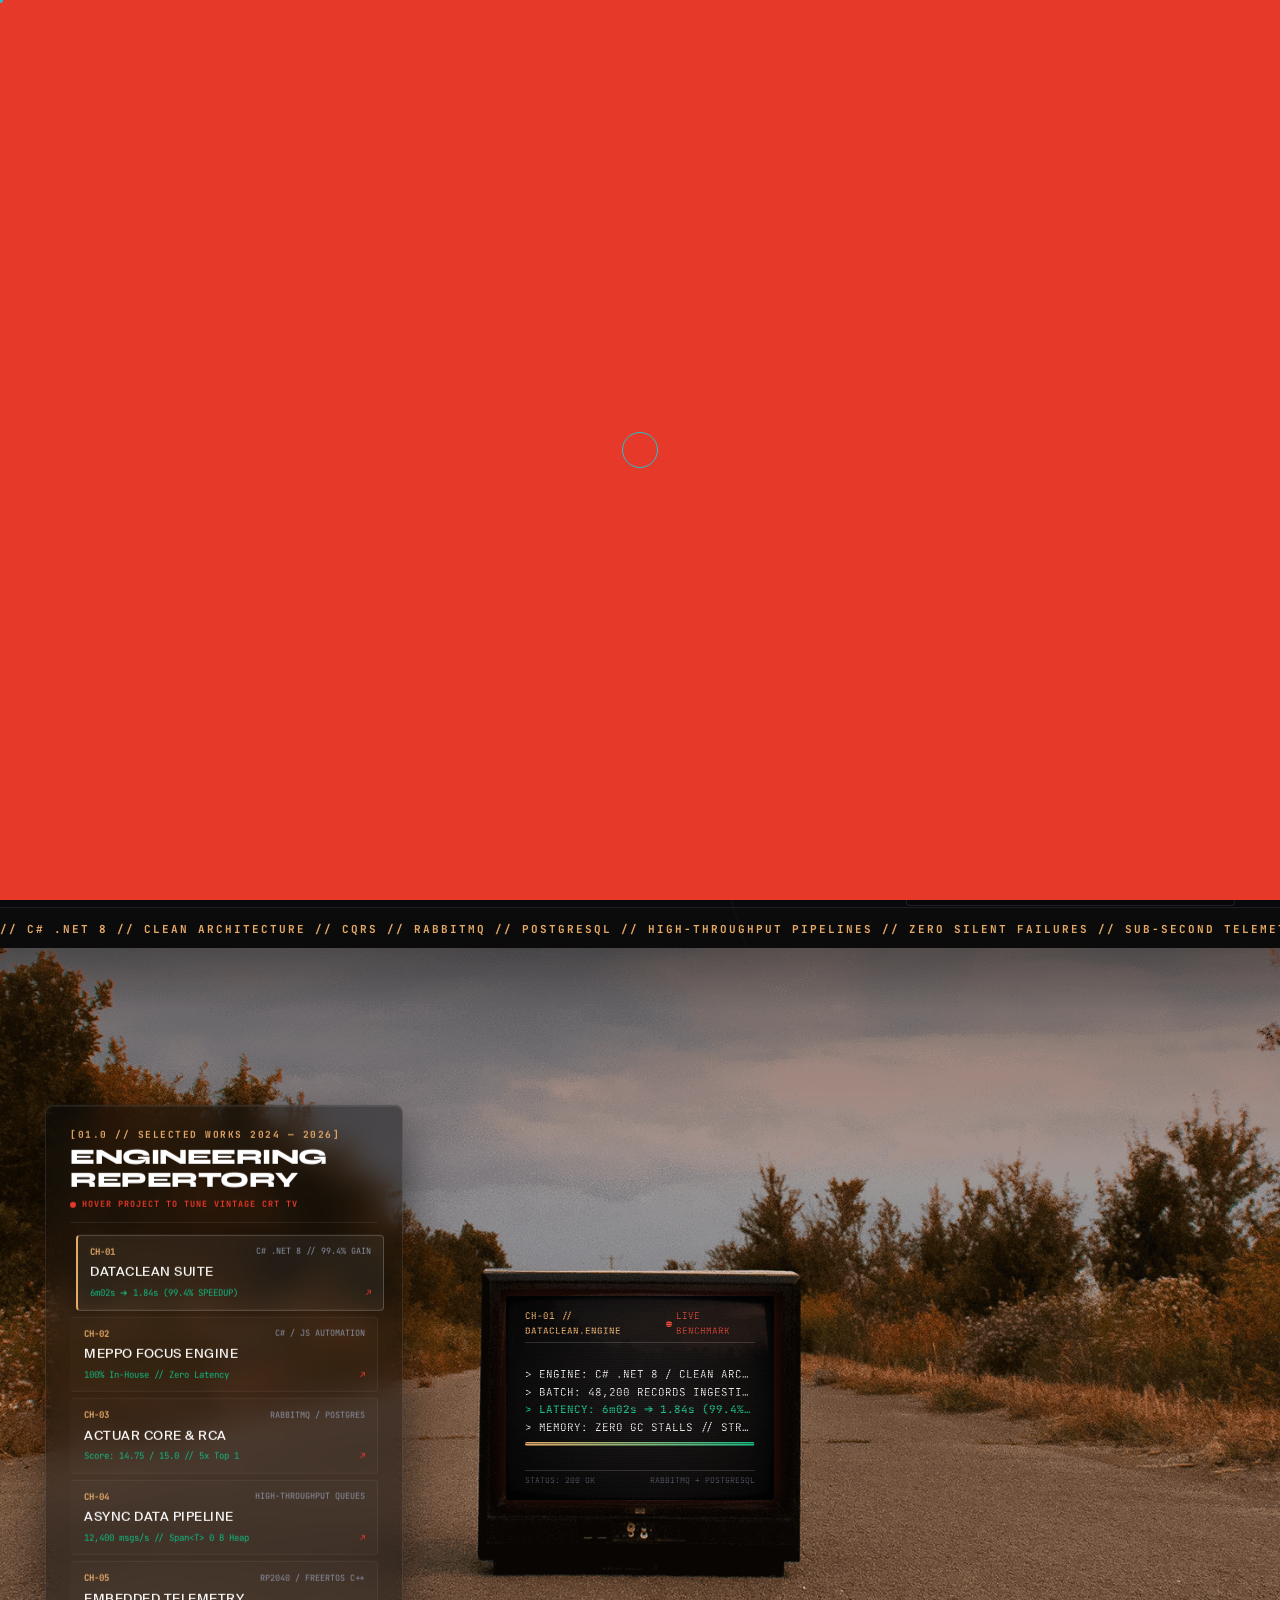
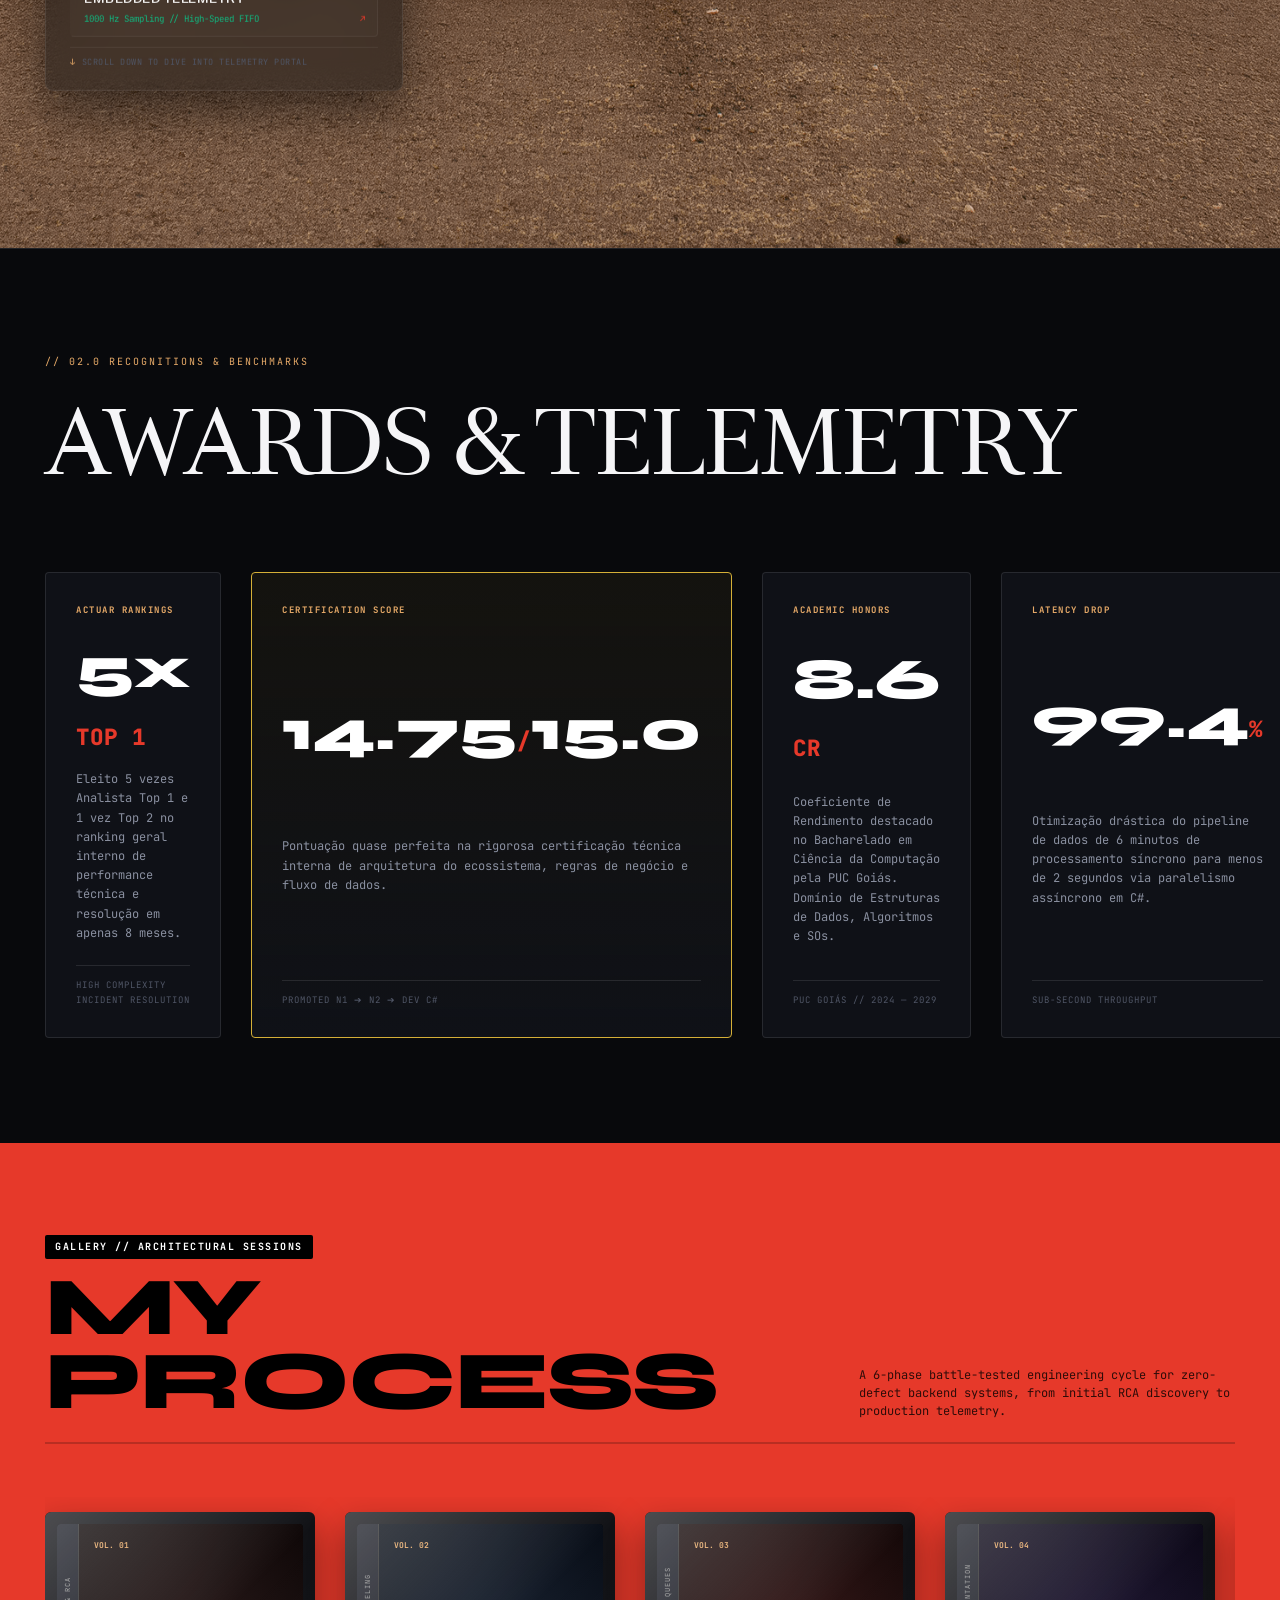
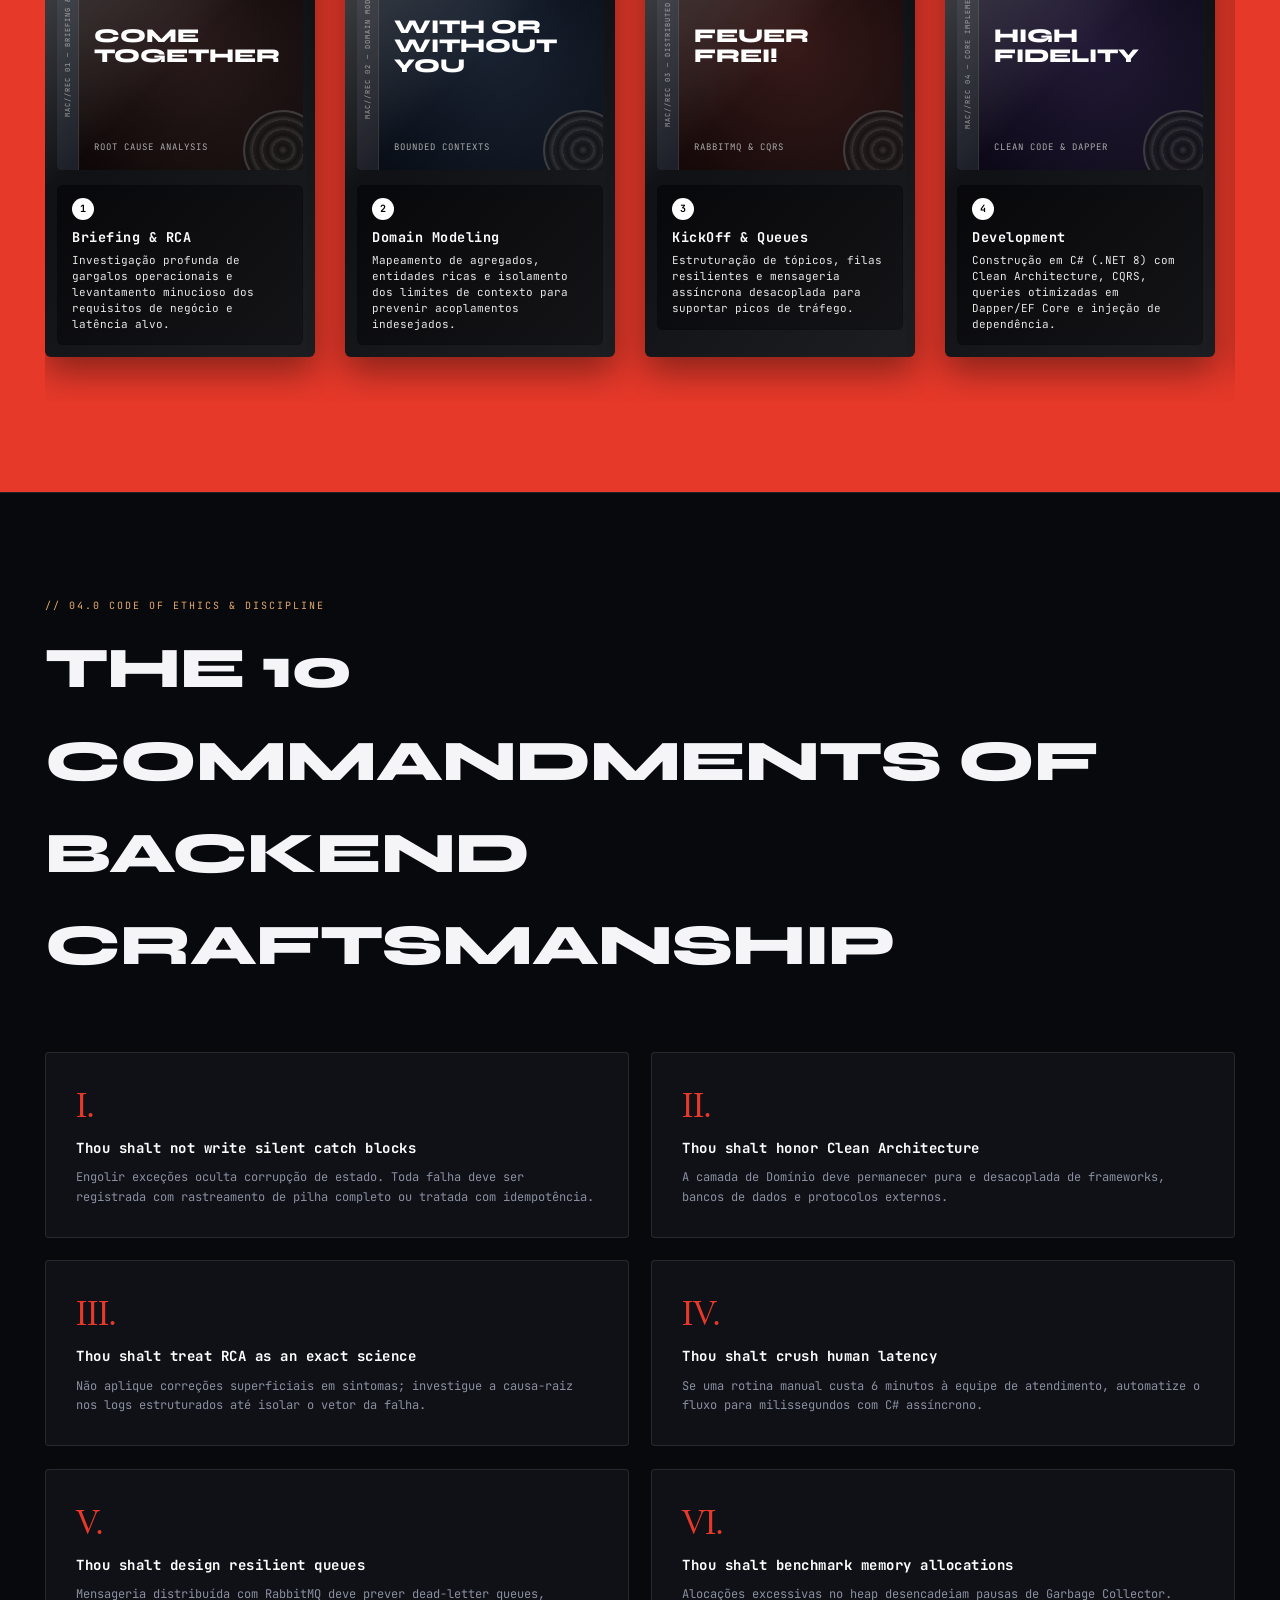
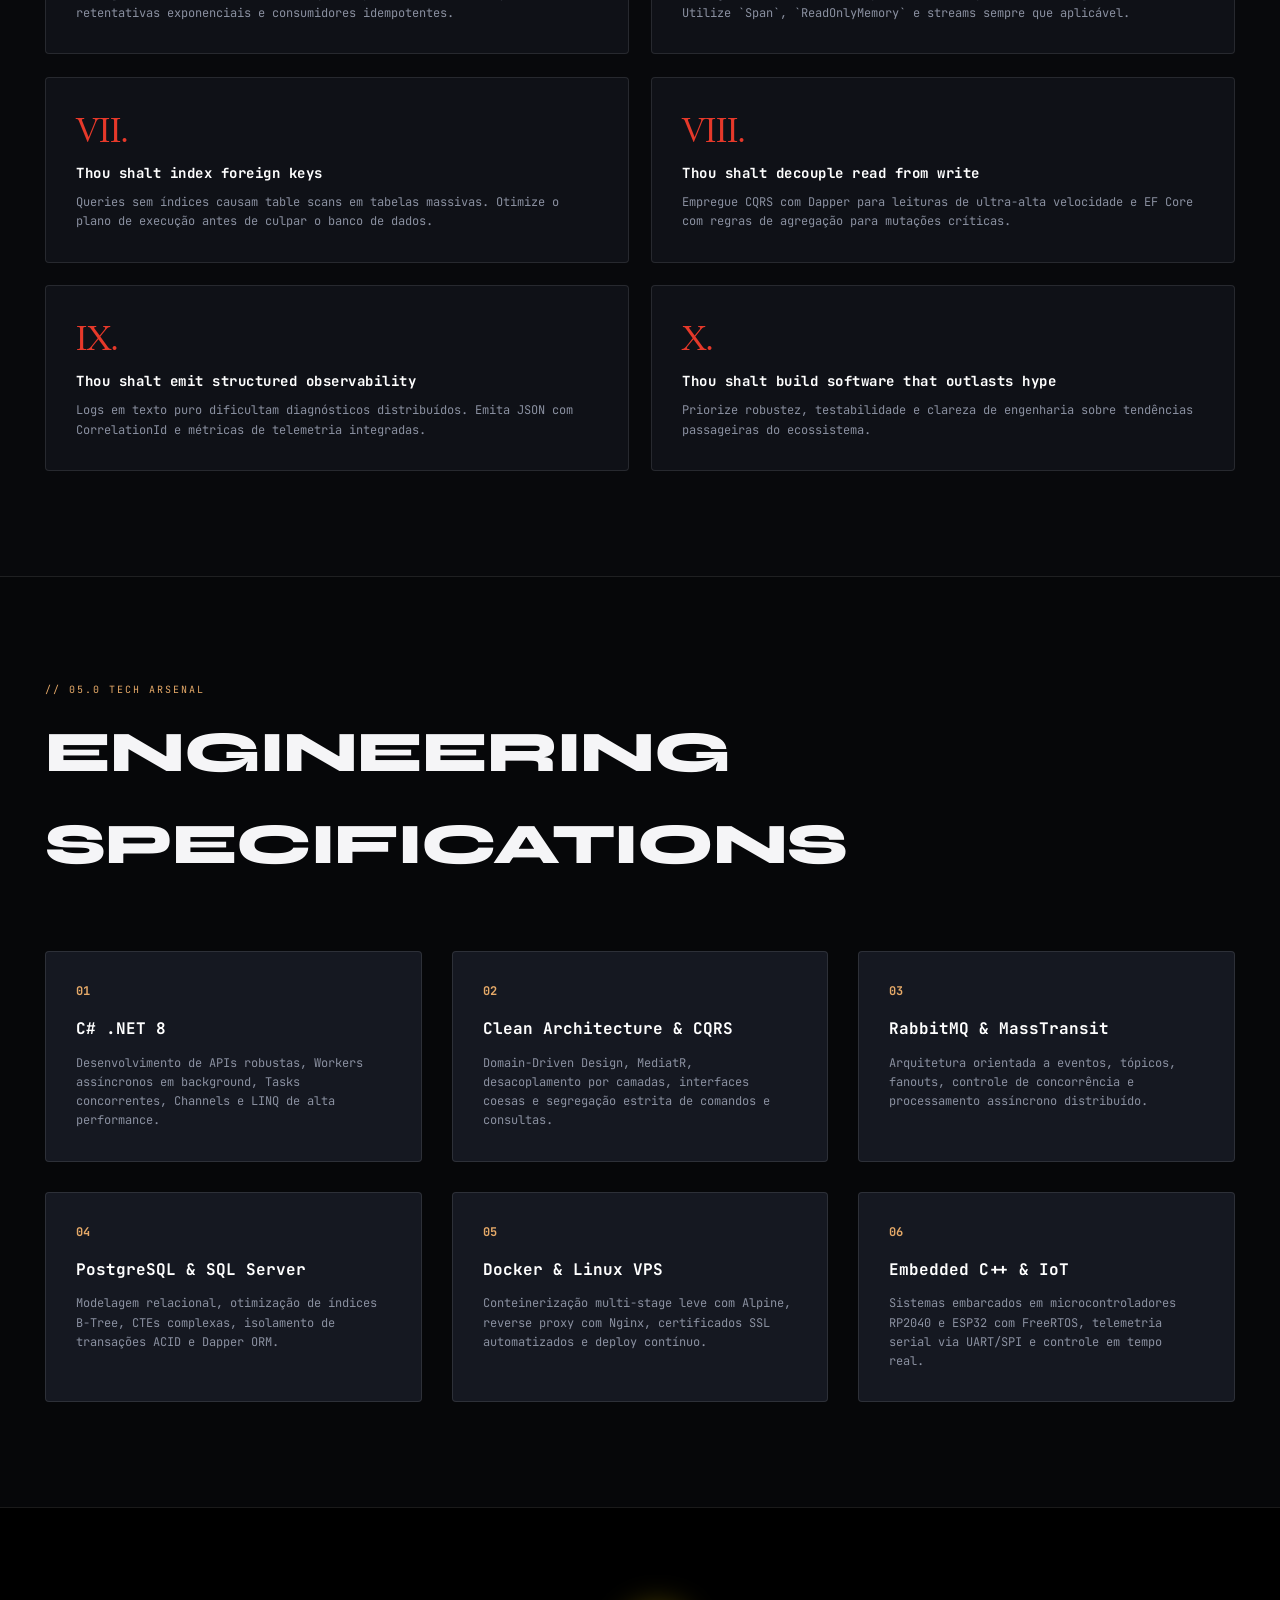
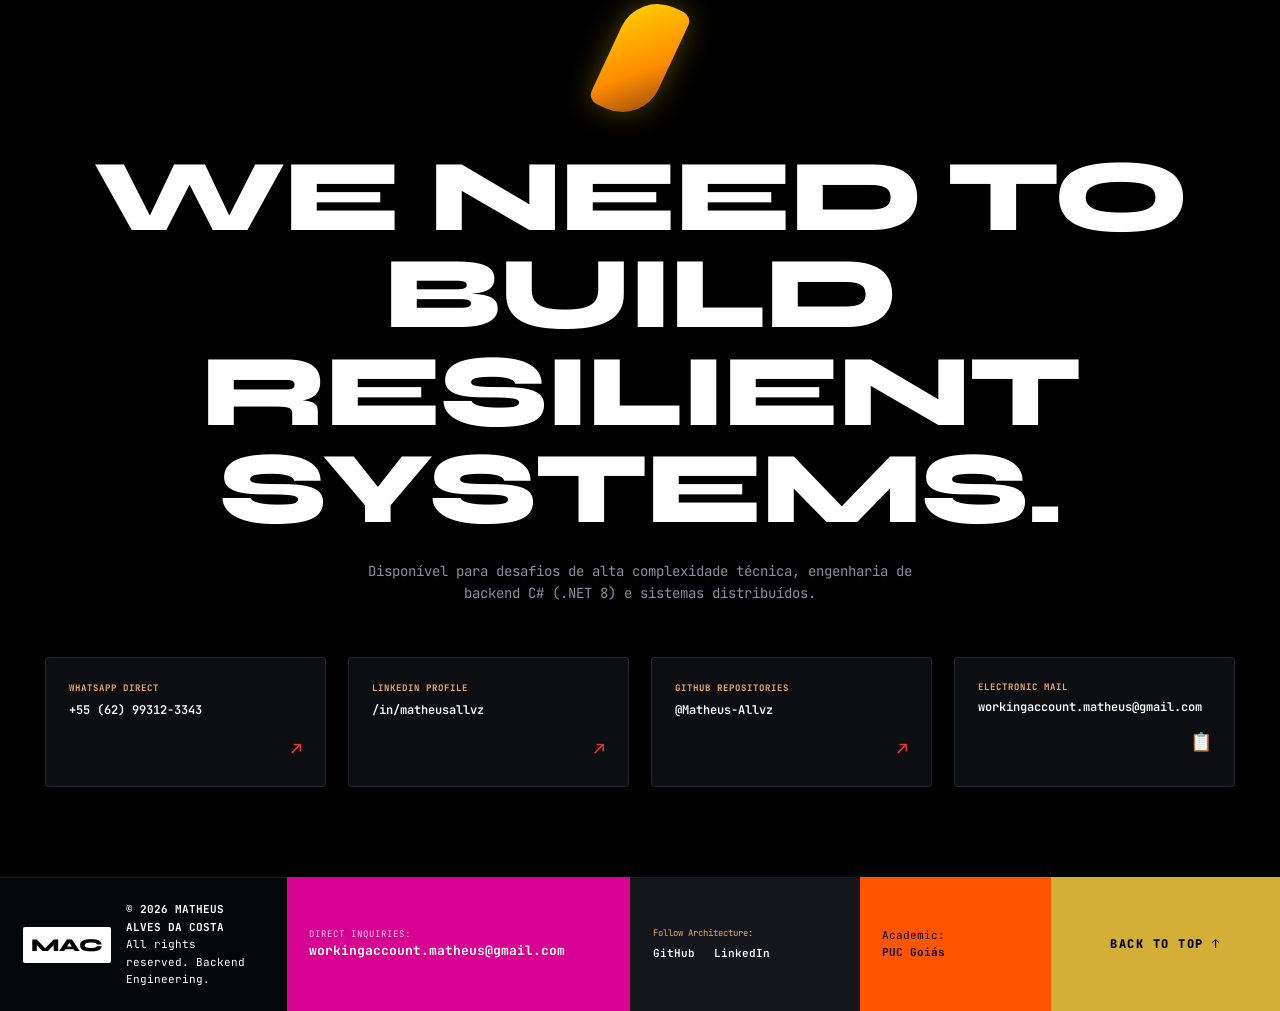
==== commit ef292b5f: "feat(experience): finalize seamless horizon transition, centered pinned TV, lateral showcase, and de" ====
--- a/index.html
+++ b/index.html
@@ -187,27 +187,27 @@
         </div>
     </div>
 
+    <!-- Classical Masterpiece Artwork Background (Fixed Global Atmosphere behind Hero and TV) -->
+    <div class="hero-art-backdrop" id="heroArtBackdrop">
+        <img src="img/bruegel-babel.jpg" alt="Pieter Bruegel - The Tower of Babel" class="hero-bg-painting" id="heroBgPainting">
+        <div class="art-gradient-overlay"></div>
+    </div>
+
     <!-- Main Content Flow -->
     <main class="editorial-main">
 
         <!-- ============================================================
              SECTION 00: HERO / LAUNCHPAD (SUBLIME ARTWORK & KINETIC PARALLAX)
              ============================================================ -->
-        <div class="hero-scroll-track" id="heroScrollTrack">
-            <section class="hero-stage" id="hero">
-                <!-- Classical Masterpiece Artwork Background (Switchable) -->
-                <div class="hero-art-backdrop" id="heroArtBackdrop">
-                    <img src="img/friedrich-wanderer.jpg" alt="Caspar David Friedrich - Wanderer above the Sea of Fog" class="hero-bg-painting" id="heroBgPainting">
-                    <div class="art-gradient-overlay"></div>
-                </div>
-
-                <!-- Interactive Hero Artwork Selector Controls -->
-                <div class="hero-art-switcher" id="heroArtSwitcher">
-                    <span class="switcher-label">// ARTWORK:</span>
-                    <button class="art-pill active" data-art="img/friedrich-wanderer.jpg" data-name="Friedrich // Wanderer above the Sea of Fog">01. FRIEDRICH</button>
-                    <button class="art-pill" data-art="img/bruegel-babel.jpg" data-name="Bruegel // The Tower of Babel">02. BABEL</button>
-                    <button class="art-pill" data-art="img/bruegel-masterpiece.jpg" data-name="Daniel Spatzek // Original Masterpiece">03. CLASSIC</button>
-                </div>
+        <section class="hero-stage" id="hero">
+
+            <!-- Interactive Hero Artwork Selector Controls -->
+            <div class="hero-art-switcher" id="heroArtSwitcher">
+                <span class="switcher-label">// ARTWORK:</span>
+                <button class="art-pill active" data-art="img/bruegel-babel.jpg" data-name="Bruegel // The Tower of Babel">01. BABEL</button>
+                <button class="art-pill" data-art="img/friedrich-wanderer.jpg" data-name="Friedrich // Wanderer above the Sea of Fog">02. FRIEDRICH</button>
+                <button class="art-pill" data-art="img/bruegel-masterpiece.jpg" data-name="Daniel Spatzek // Original Masterpiece">03. CLASSIC</button>
+            </div>
 
                 <!-- Kinetic Angular Geometric Framing Lines -->
                 <div class="hero-geo-overlay">
@@ -331,7 +331,6 @@
                     </div>
                 </div>
             </section>
-        </div>
 
 
         <!-- ============================================================
--- a/css/style.css
+++ b/css/style.css
@@ -66,12 +66,12 @@
     font-family: var(--font-mono);
     font-size: 15px;
     line-height: 1.6;
-    scroll-behavior: smooth;
+    scroll-behavior: auto;
     -webkit-font-smoothing: antialiased;
     -moz-osx-font-smoothing: grayscale;
     width: 100%;
     max-width: 100%;
-    overflow-x: hidden;
+    overflow-x: clip;
 }
 
 body.editorial-body {
@@ -79,7 +79,7 @@
     color: var(--text-main);
     width: 100%;
     max-width: 100%;
-    overflow-x: hidden;
+    overflow-x: clip;
     position: relative;
     cursor: default;
 }
@@ -538,30 +538,27 @@
    SECTION 00: HERO / LAUNCHPAD (SUBLIME ARTWORK & KINETIC PARALLAX)
    ========================================================================== */
 
-.hero-scroll-track {
+.hero-stage {
     position: relative;
     width: 100vw;
-    height: 165vh; /* Responsive, punchy, immediate scroll kinetic track */
-}
-
-.hero-stage {
-    position: sticky;
-    top: 0;
+    height: 100vh;
+    min-height: 100vh;
+    padding-top: var(--hud-height);
+    display: flex;
+    flex-direction: column;
+    justify-content: space-between;
+    overflow: visible;
+    box-sizing: border-box;
+    background: transparent;
+    z-index: 2;
+    will-change: transform, opacity;
+}
+
+.hero-art-backdrop {
+    position: fixed;
+    top: 0; left: 0; right: 0; bottom: 0;
     width: 100vw;
     height: 100vh;
-    max-height: 100vh;
-    padding-top: var(--hud-height);
-    display: flex;
-    flex-direction: column;
-    justify-content: space-between;
-    overflow: hidden;
-    box-sizing: border-box;
-    will-change: opacity;
-}
-
-.hero-art-backdrop {
-    position: absolute;
-    top: 0; left: 0; right: 0; bottom: 0;
     z-index: 0;
     pointer-events: none;
     overflow: hidden;
@@ -569,14 +566,14 @@
 
 .hero-bg-painting {
     position: absolute;
-    top: -20%;
+    top: -15%;
     left: 50%;
     transform: translateX(-50%);
     width: 115%;
     min-width: 100vw;
-    height: 160%;
+    height: 145%;
     object-fit: cover;
-    filter: brightness(0.85) contrast(1.15) saturate(1.1);
+    filter: brightness(0.88) contrast(1.12) saturate(1.08);
     will-change: transform, opacity;
     transition: opacity 0.45s ease;
 }
@@ -584,8 +581,8 @@
 .art-gradient-overlay {
     position: absolute;
     top: 0; left: 0; right: 0; bottom: 0;
-    background: radial-gradient(circle at 50% 40%, rgba(8,9,12,0.05) 0%, rgba(8,9,12,0.45) 75%, rgba(6,7,10,0.92) 100%),
-                linear-gradient(180deg, rgba(8,9,12,0.5) 0%, transparent 20%, transparent 70%, #06070a 100%);
+    background: radial-gradient(circle at 50% 40%, rgba(8,9,12,0.02) 0%, rgba(8,9,12,0.2) 75%, rgba(6,7,10,0.55) 100%),
+                linear-gradient(180deg, rgba(8,9,12,0.3) 0%, transparent 20%, transparent 70%, rgba(20,17,14,0.65) 100%);
     pointer-events: none;
 }
 
@@ -927,14 +924,17 @@
 
 .hero-ticker-wrap {
     width: 100%;
-    background: #000000;
-    border-top: 1px solid var(--border-line);
-    border-bottom: 1px solid var(--border-line);
-    padding: 0.6rem 0;
+    background: rgba(18, 16, 13, 0.45);
+    backdrop-filter: blur(8px);
+    -webkit-backdrop-filter: blur(8px);
+    border-top: 1px solid rgba(255, 255, 255, 0.08);
+    border-bottom: none;
+    padding: 0.55rem 0;
     overflow: hidden;
     white-space: nowrap;
     position: relative;
     z-index: 2;
+    transition: opacity 0.3s ease;
 }
 
 .ticker-track {
@@ -959,19 +959,20 @@
 .works-highway-track {
     position: relative;
     width: 100vw;
-    height: 380vh; /* Scrub track: Enter -> Pinned Center TV & Lateral Projects -> Camera Zoom into TV */
-    background: radial-gradient(ellipse at 50% 0%, #171b26 0%, #0d0f16 35%, #06070a 80%);
+    /* Height is managed by ScrollTrigger pinning +=350vh */
+    min-height: 100vh;
+    background: transparent;
 }
 
 .street-sticky-viewport {
-    position: sticky;
-    top: 0;
+    position: relative;
     width: 100vw;
     height: 100vh;
     overflow: hidden;
     display: flex;
     align-items: center;
     justify-content: center;
+    background: transparent;
 }
 
 .street-stage {
@@ -1009,8 +1010,9 @@
     height: 100%;
     object-fit: cover;
     display: block;
-    mask-image: linear-gradient(to bottom, transparent 0%, transparent 18%, rgba(0,0,0,0.5) 30%, black 44%, black 100%);
-    -webkit-mask-image: linear-gradient(to bottom, transparent 0%, transparent 18%, rgba(0,0,0,0.5) 30%, black 44%, black 100%);
+    z-index: 1;
+    mask-image: linear-gradient(to bottom, transparent 0%, transparent 32%, rgba(0,0,0,0.4) 42%, black 50%, black 100%);
+    -webkit-mask-image: linear-gradient(to bottom, transparent 0%, transparent 32%, rgba(0,0,0,0.4) 42%, black 50%, black 100%);
 }
 
 .tv-screen-portal {
@@ -1025,6 +1027,7 @@
     box-shadow: inset 0 0 18px rgba(0,0,0,0.98), 0 0 18px rgba(214, 58, 47, 0.22);
     pointer-events: all;
     transition: box-shadow 0.2s ease;
+    z-index: 2;
 }
 
 .tv-screen-portal.glitching {
@@ -1691,6 +1694,8 @@
    ========================================================================== */
 
 .metrics-stage {
+    position: relative;
+    z-index: 10;
     padding: 7rem 3rem;
     background-color: var(--bg-core);
     border-top: 1px solid var(--border-line);
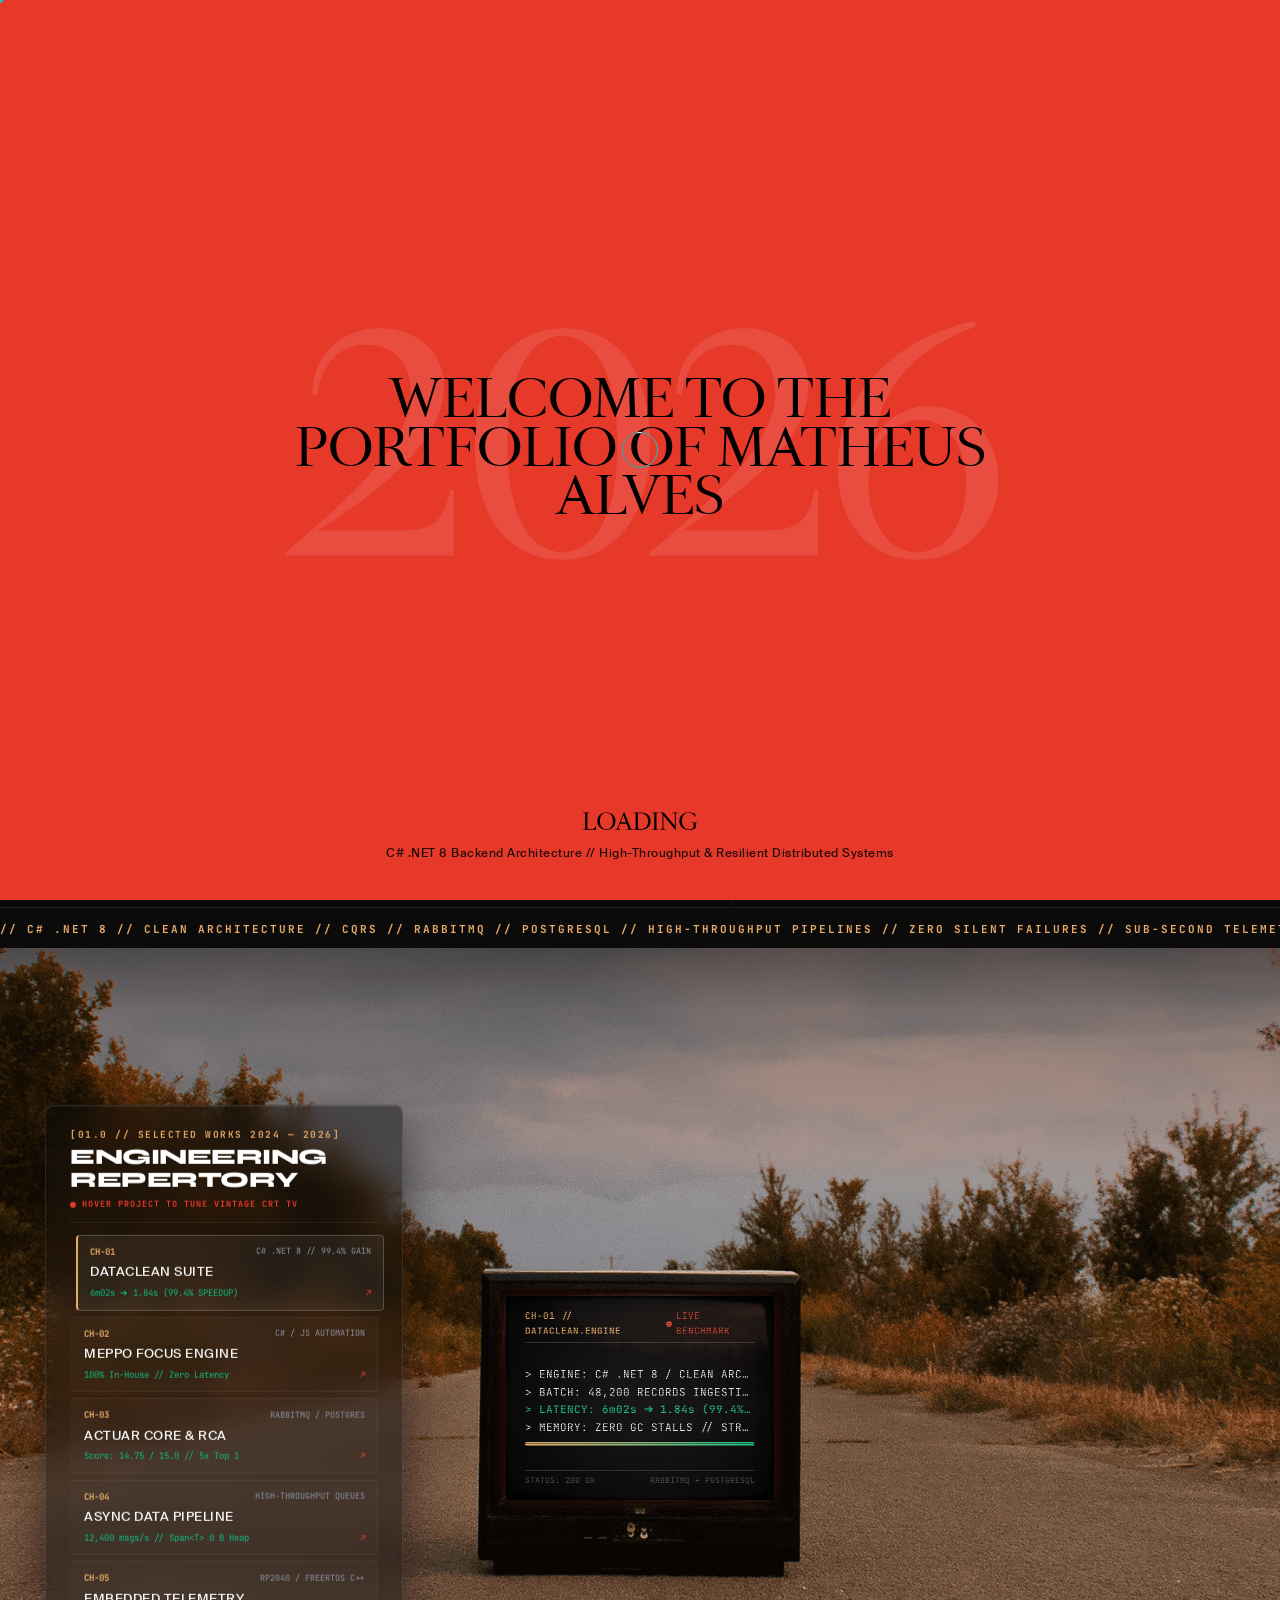
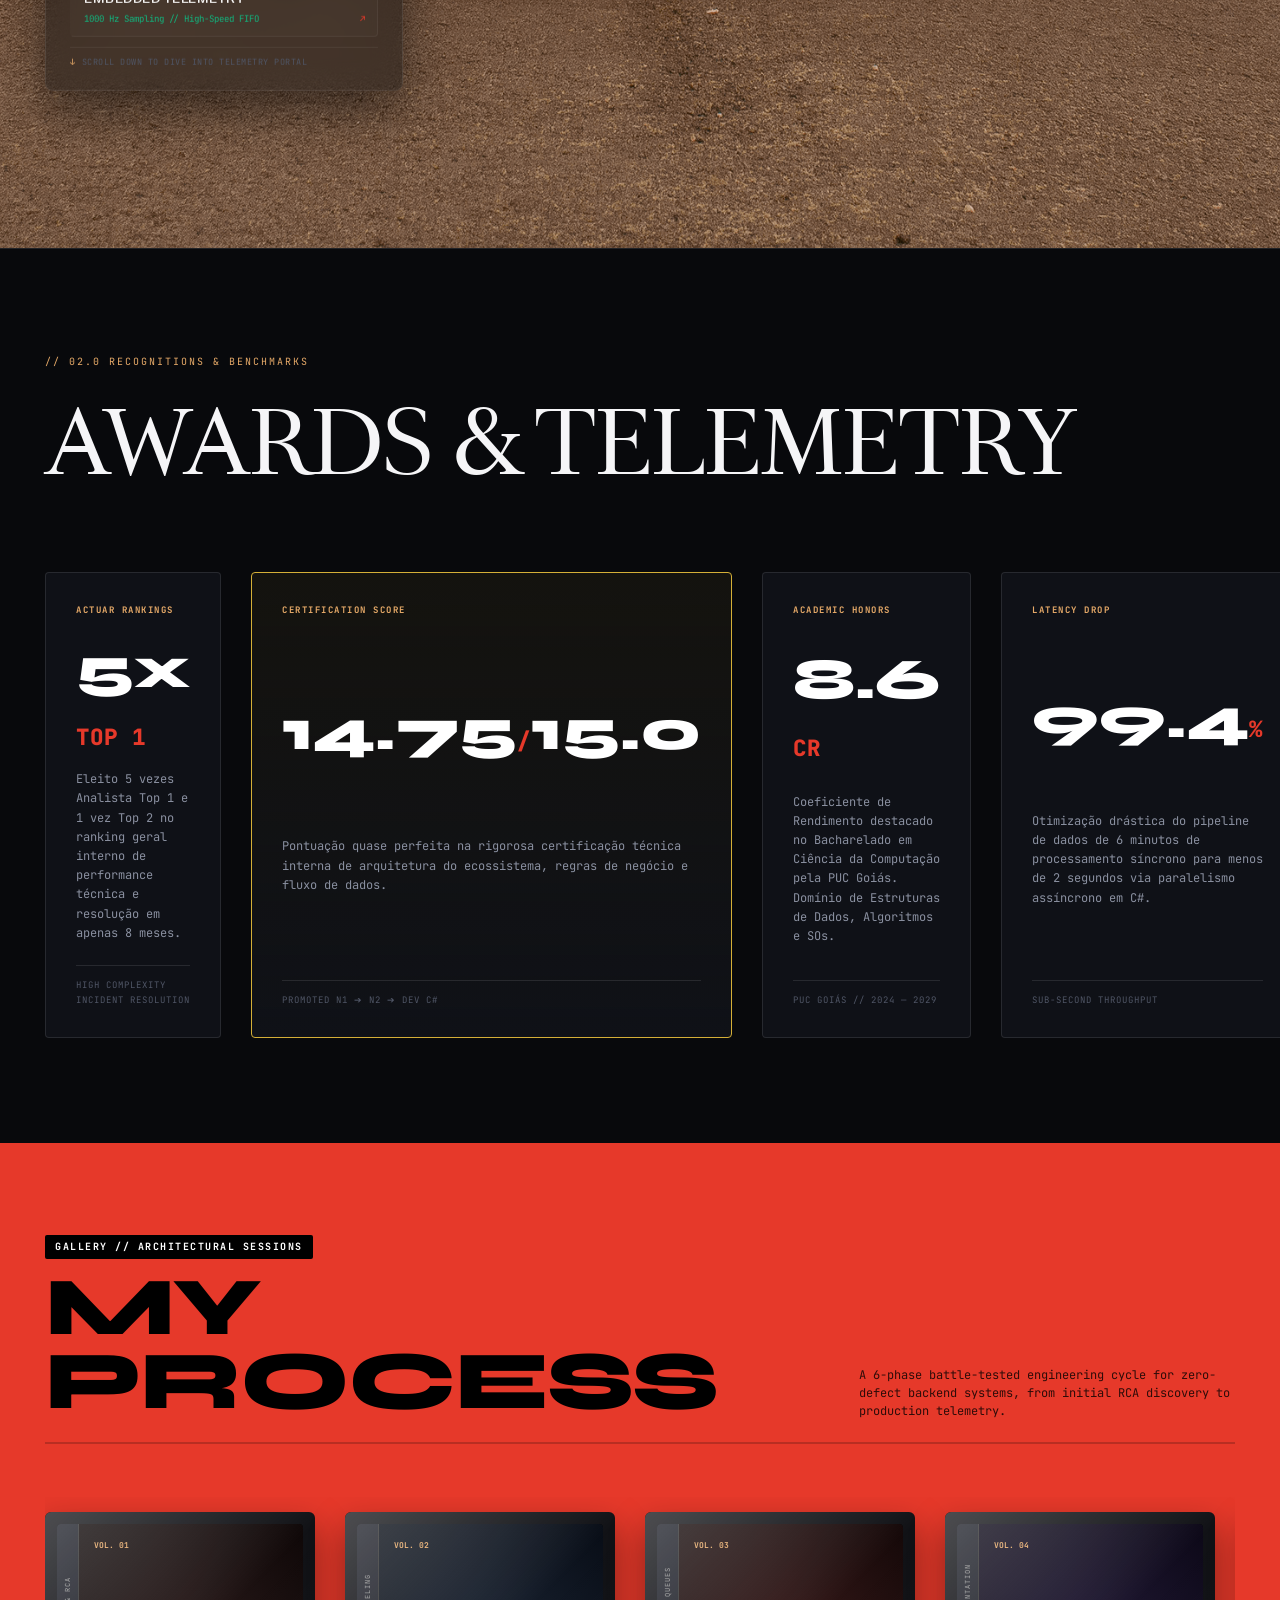
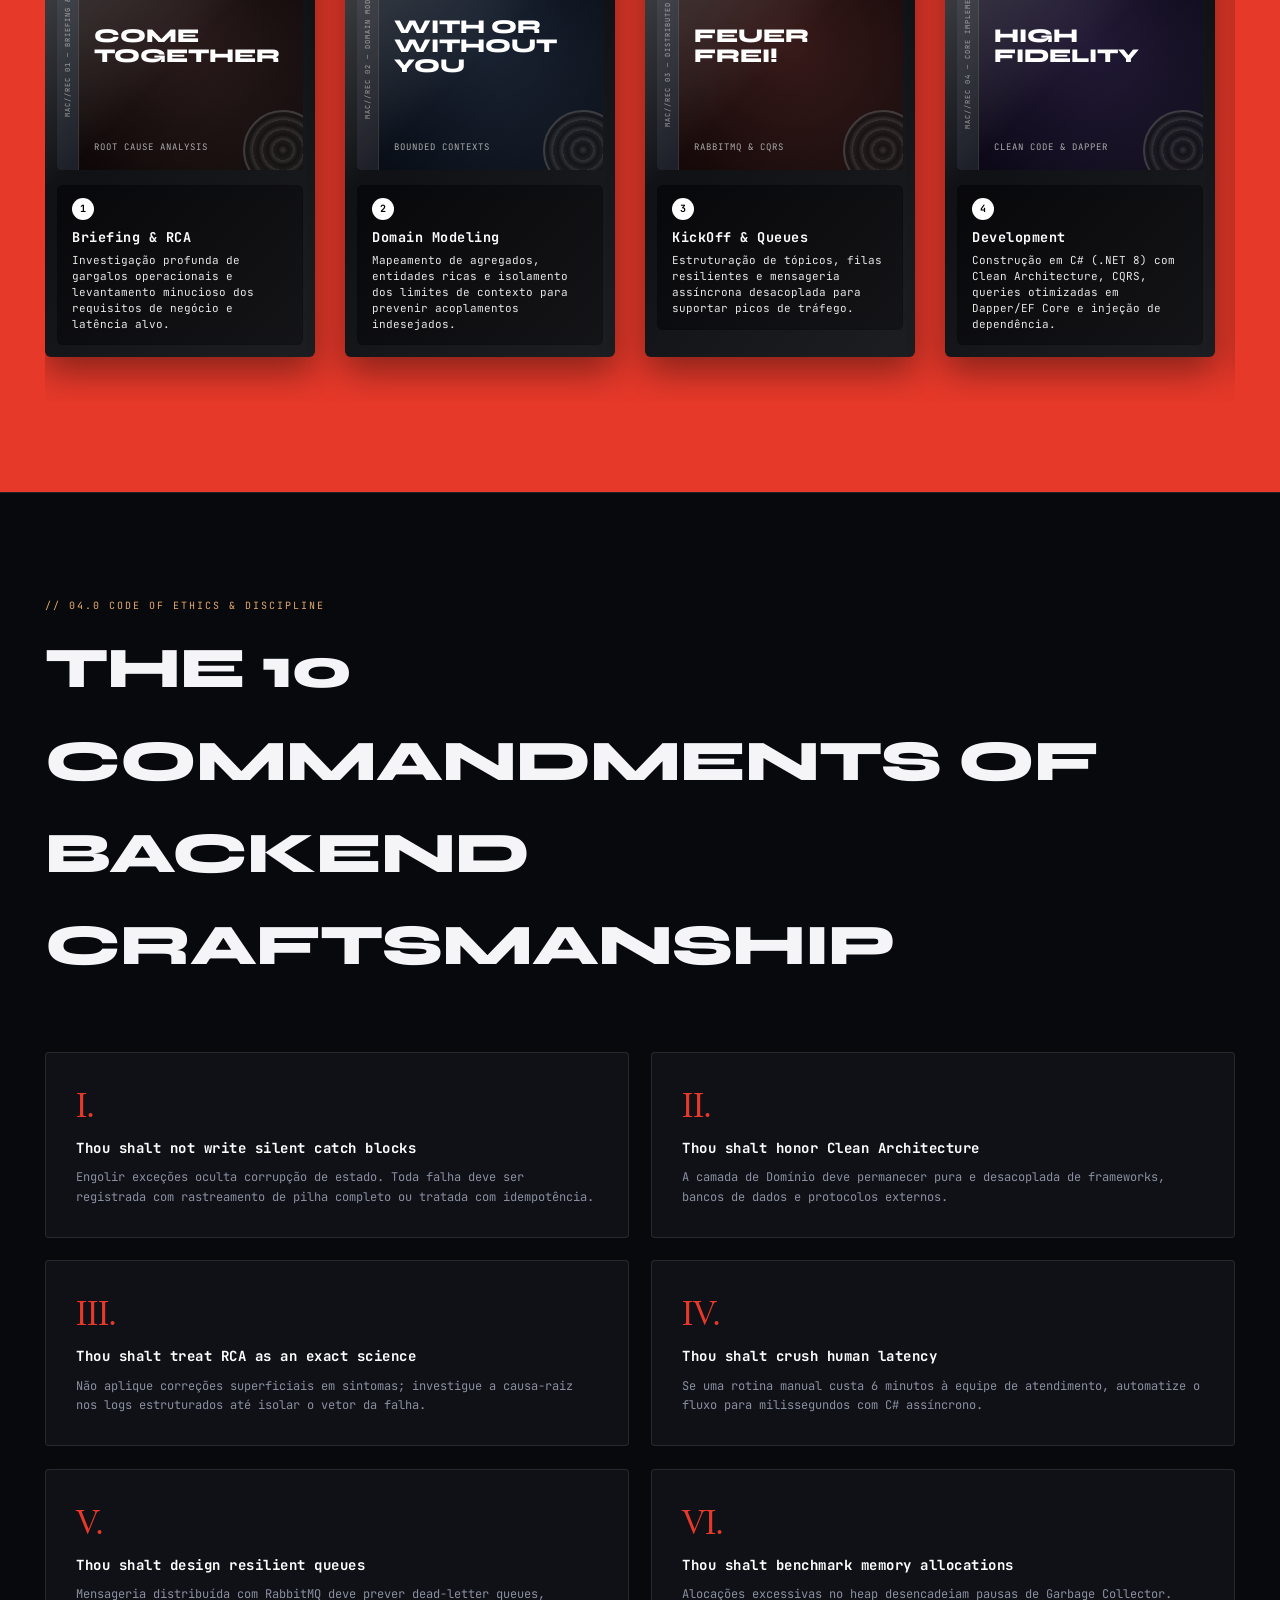
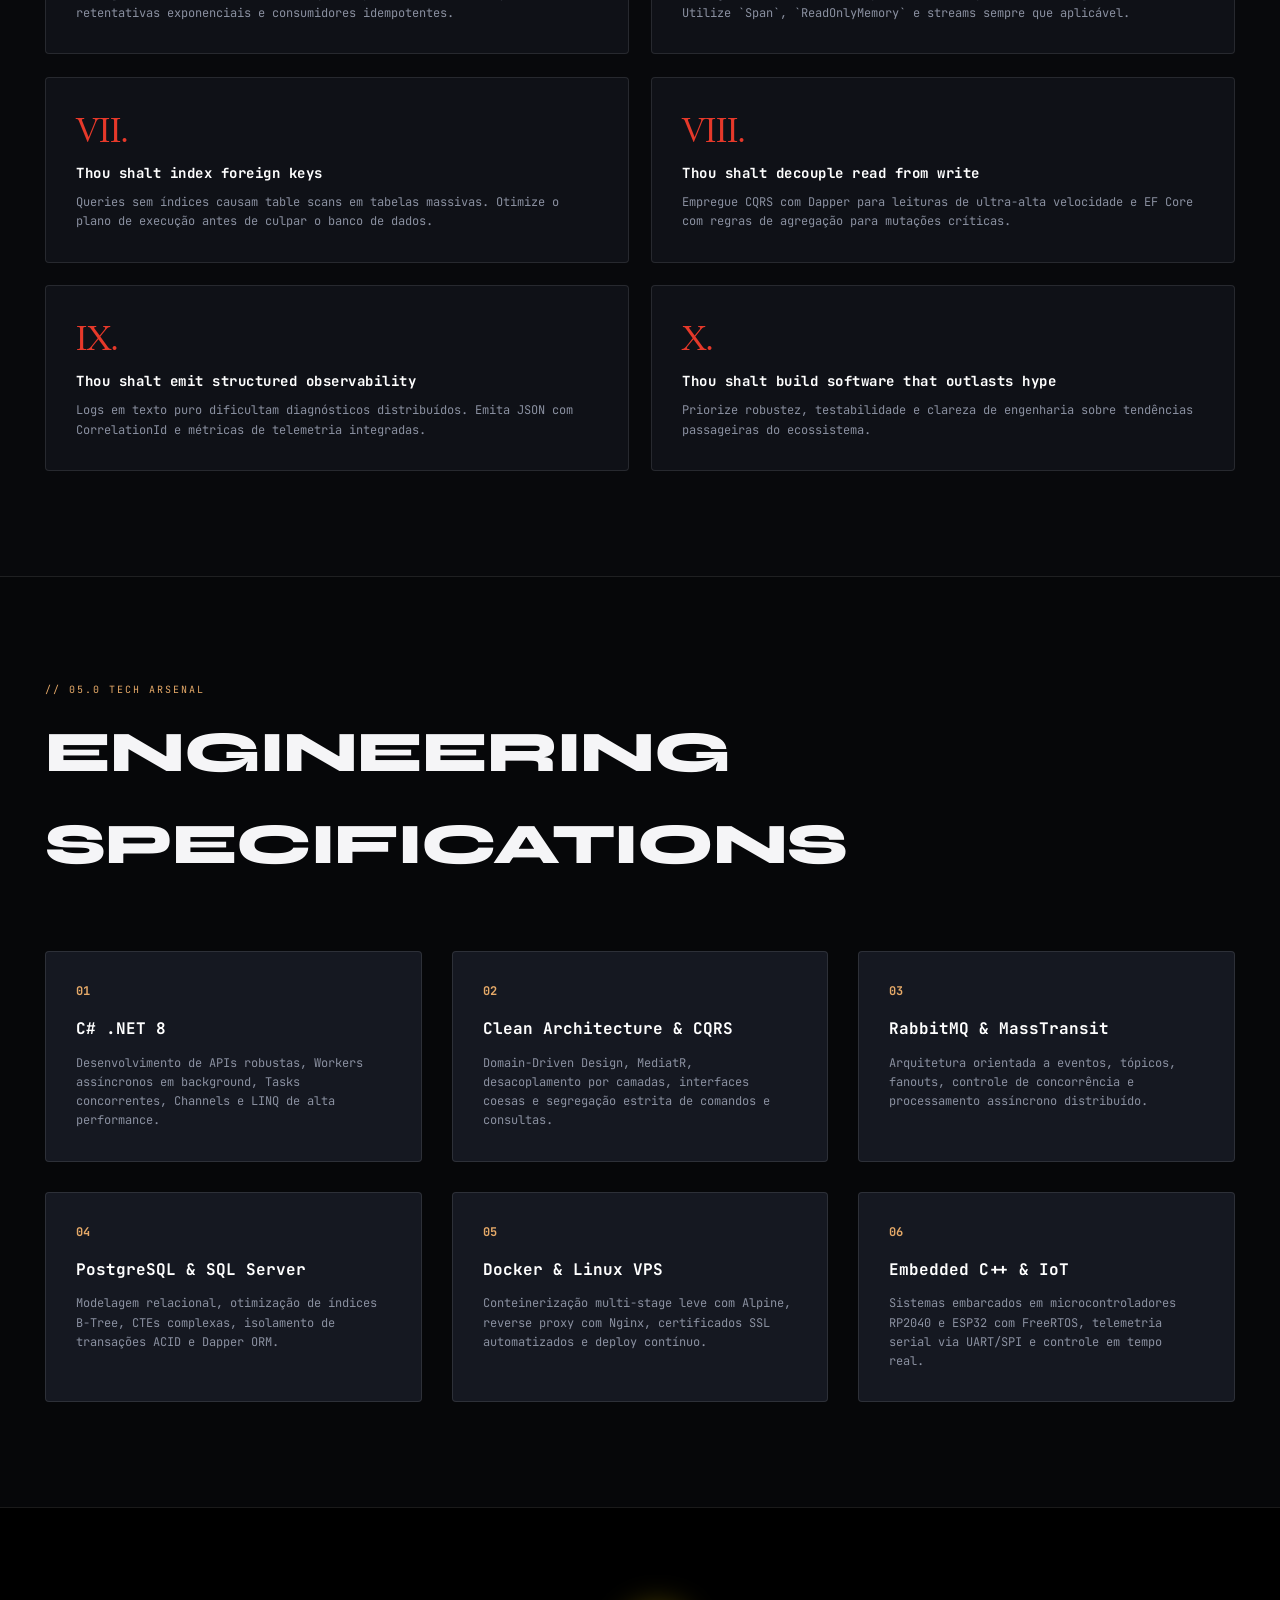
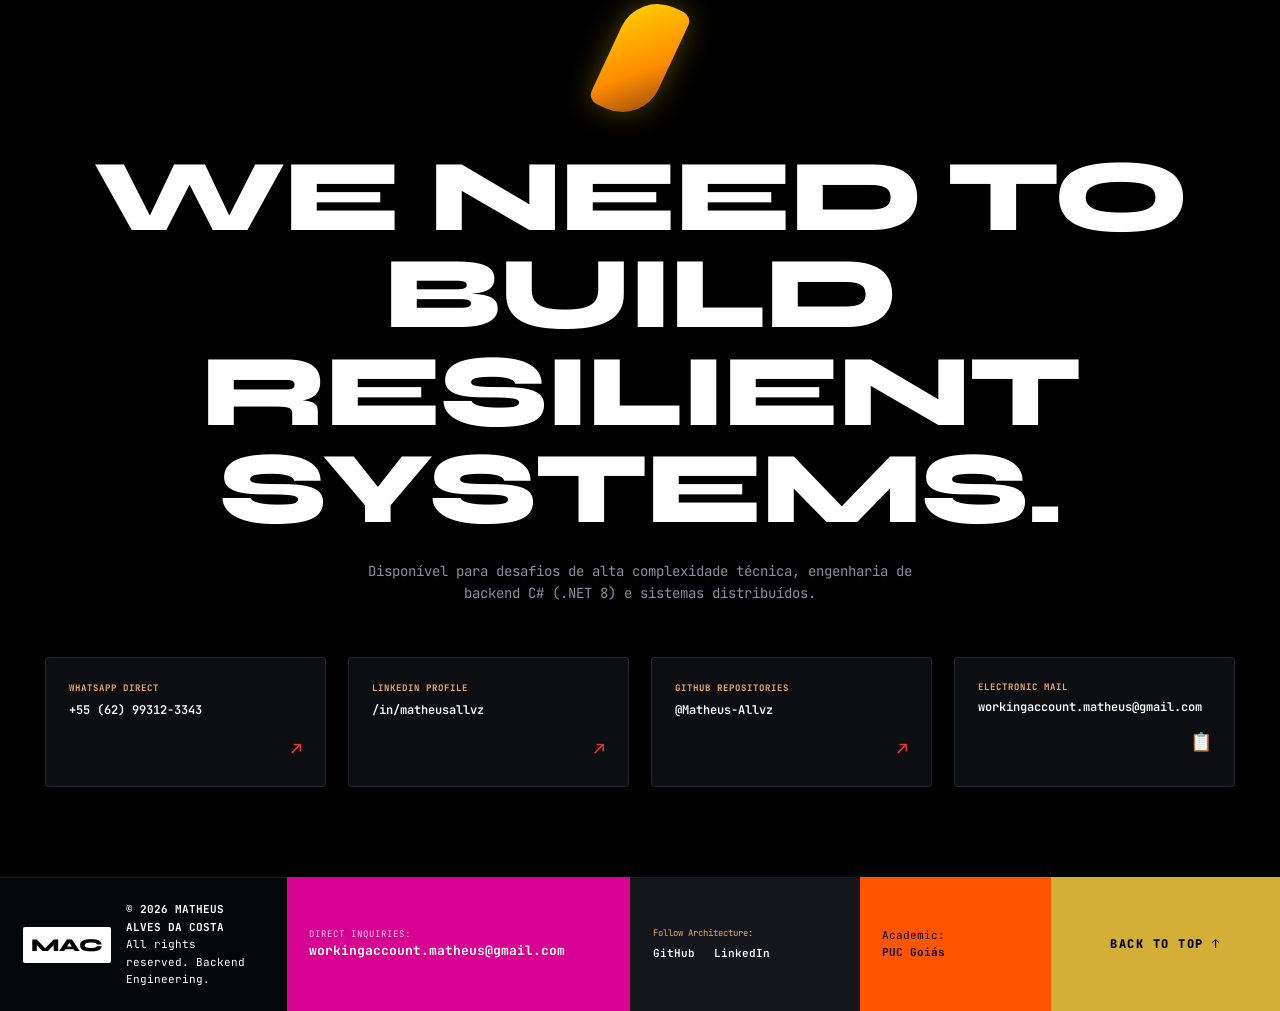
==== commit ce9f412f: "refine(ux): softer navbar hide, remove artwork selector, smoother hero-to-tv transition, halve tv pi" ====
--- a/index.html
+++ b/index.html
@@ -201,13 +201,6 @@
              ============================================================ -->
         <section class="hero-stage" id="hero">
 
-            <!-- Interactive Hero Artwork Selector Controls -->
-            <div class="hero-art-switcher" id="heroArtSwitcher">
-                <span class="switcher-label">// ARTWORK:</span>
-                <button class="art-pill active" data-art="img/bruegel-babel.jpg" data-name="Bruegel // The Tower of Babel">01. BABEL</button>
-                <button class="art-pill" data-art="img/friedrich-wanderer.jpg" data-name="Friedrich // Wanderer above the Sea of Fog">02. FRIEDRICH</button>
-                <button class="art-pill" data-art="img/bruegel-masterpiece.jpg" data-name="Daniel Spatzek // Original Masterpiece">03. CLASSIC</button>
-            </div>
 
                 <!-- Kinetic Angular Geometric Framing Lines -->
                 <div class="hero-geo-overlay">
--- a/css/style.css
+++ b/css/style.css
@@ -400,7 +400,7 @@
     z-index: 1000;
     font-size: 11px;
     letter-spacing: 1px;
-    transition: transform 0.45s cubic-bezier(0.16, 1, 0.3, 1), opacity 0.35s ease;
+    transition: transform 0.65s cubic-bezier(0.16, 1, 0.3, 1), opacity 0.55s ease;
     will-change: transform, opacity;
 }
 
@@ -586,51 +586,6 @@
     pointer-events: none;
 }
 
-/* Interactive Hero Artwork Selector Controls */
-.hero-art-switcher {
-    position: absolute;
-    bottom: 2.8rem;
-    right: 3rem;
-    z-index: 15;
-    display: flex;
-    align-items: center;
-    gap: 6px;
-    background: rgba(8, 9, 12, 0.88);
-    backdrop-filter: blur(12px);
-    -webkit-backdrop-filter: blur(12px);
-    padding: 5px 10px;
-    border-radius: 4px;
-    border: 1px solid var(--border-line);
-}
-
-.switcher-label {
-    font-family: var(--font-mono);
-    font-size: 9px;
-    color: var(--accent-amber);
-    letter-spacing: 1px;
-    margin-right: 4px;
-    font-weight: 700;
-}
-
-.art-pill {
-    background: transparent;
-    border: 1px solid rgba(255, 255, 255, 0.15);
-    color: var(--text-muted);
-    font-family: var(--font-mono);
-    font-size: 9px;
-    font-weight: 700;
-    padding: 3px 8px;
-    border-radius: 3px;
-    cursor: pointer;
-    transition: all 0.2s ease;
-}
-
-.art-pill:hover,
-.art-pill.active {
-    background: var(--accent-red);
-    color: #ffffff;
-    border-color: var(--accent-red);
-}
 
 .hero-top-manifesto {
     position: absolute;
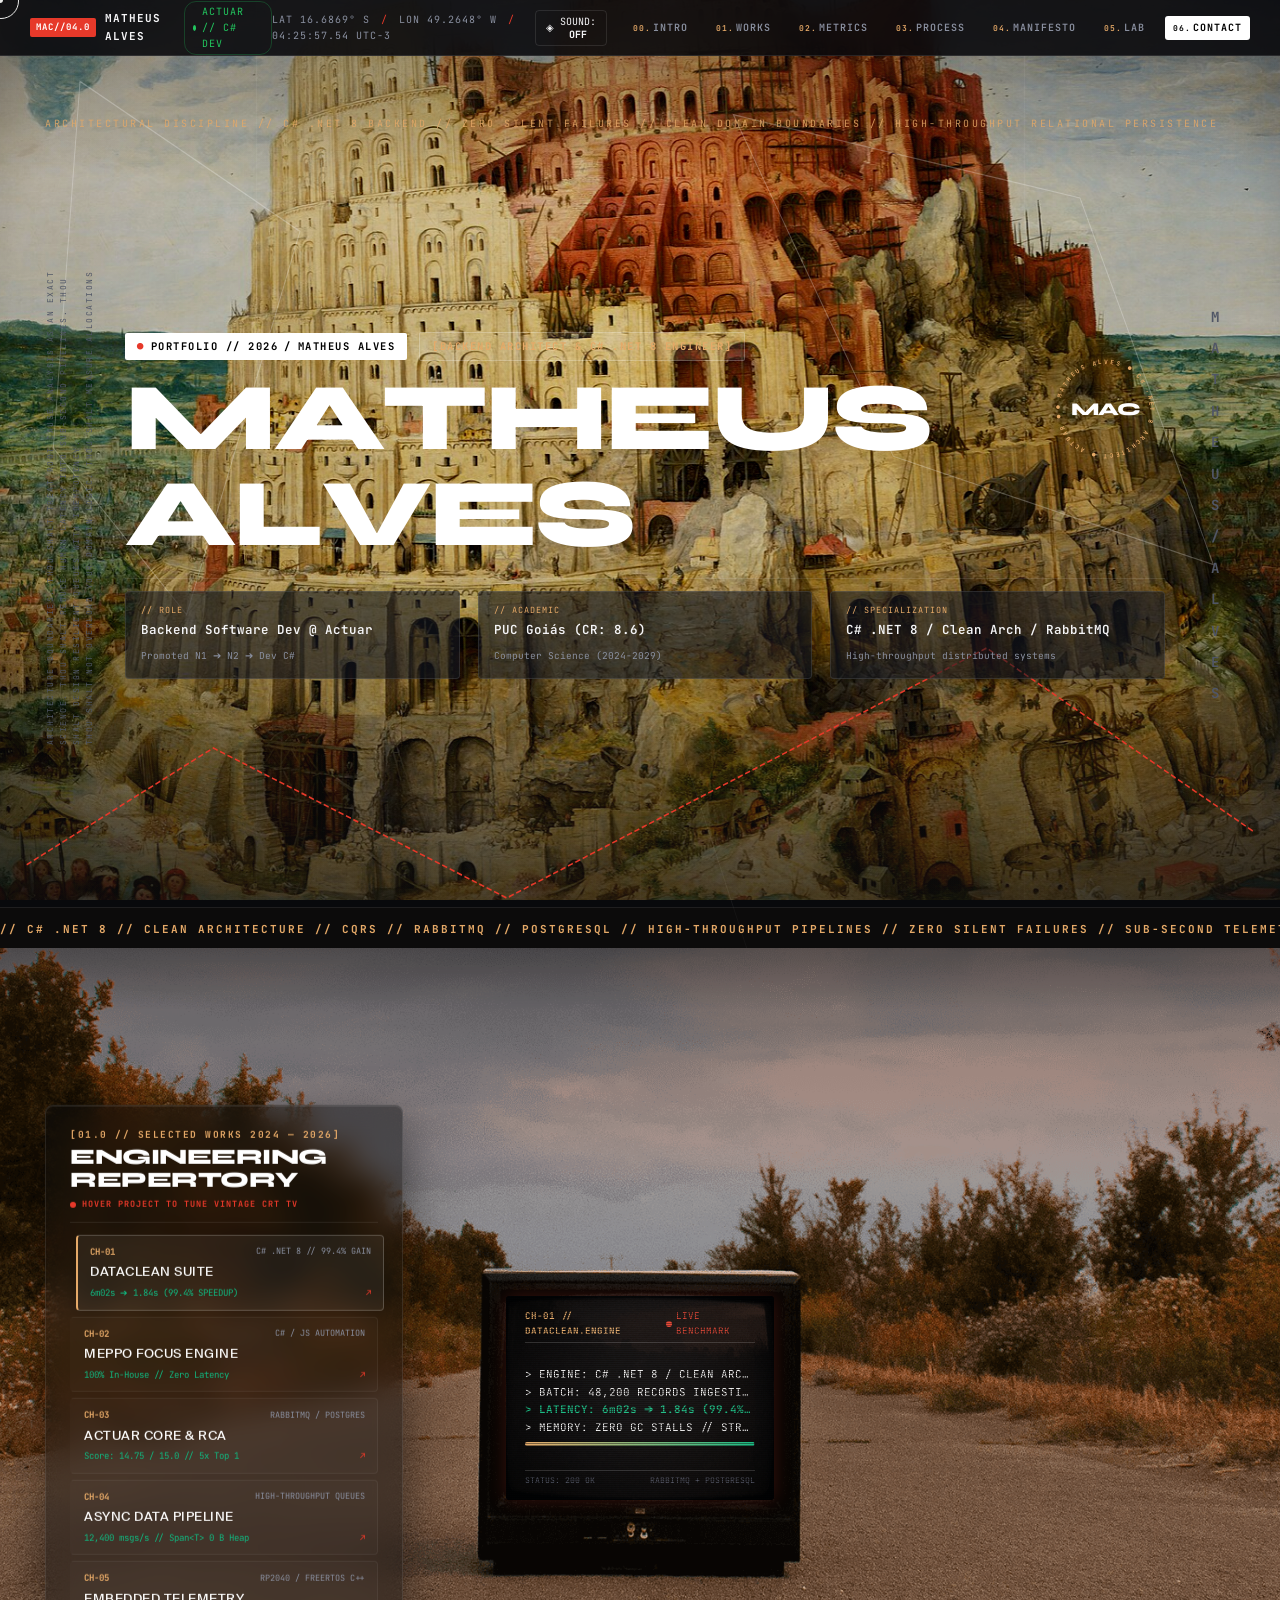
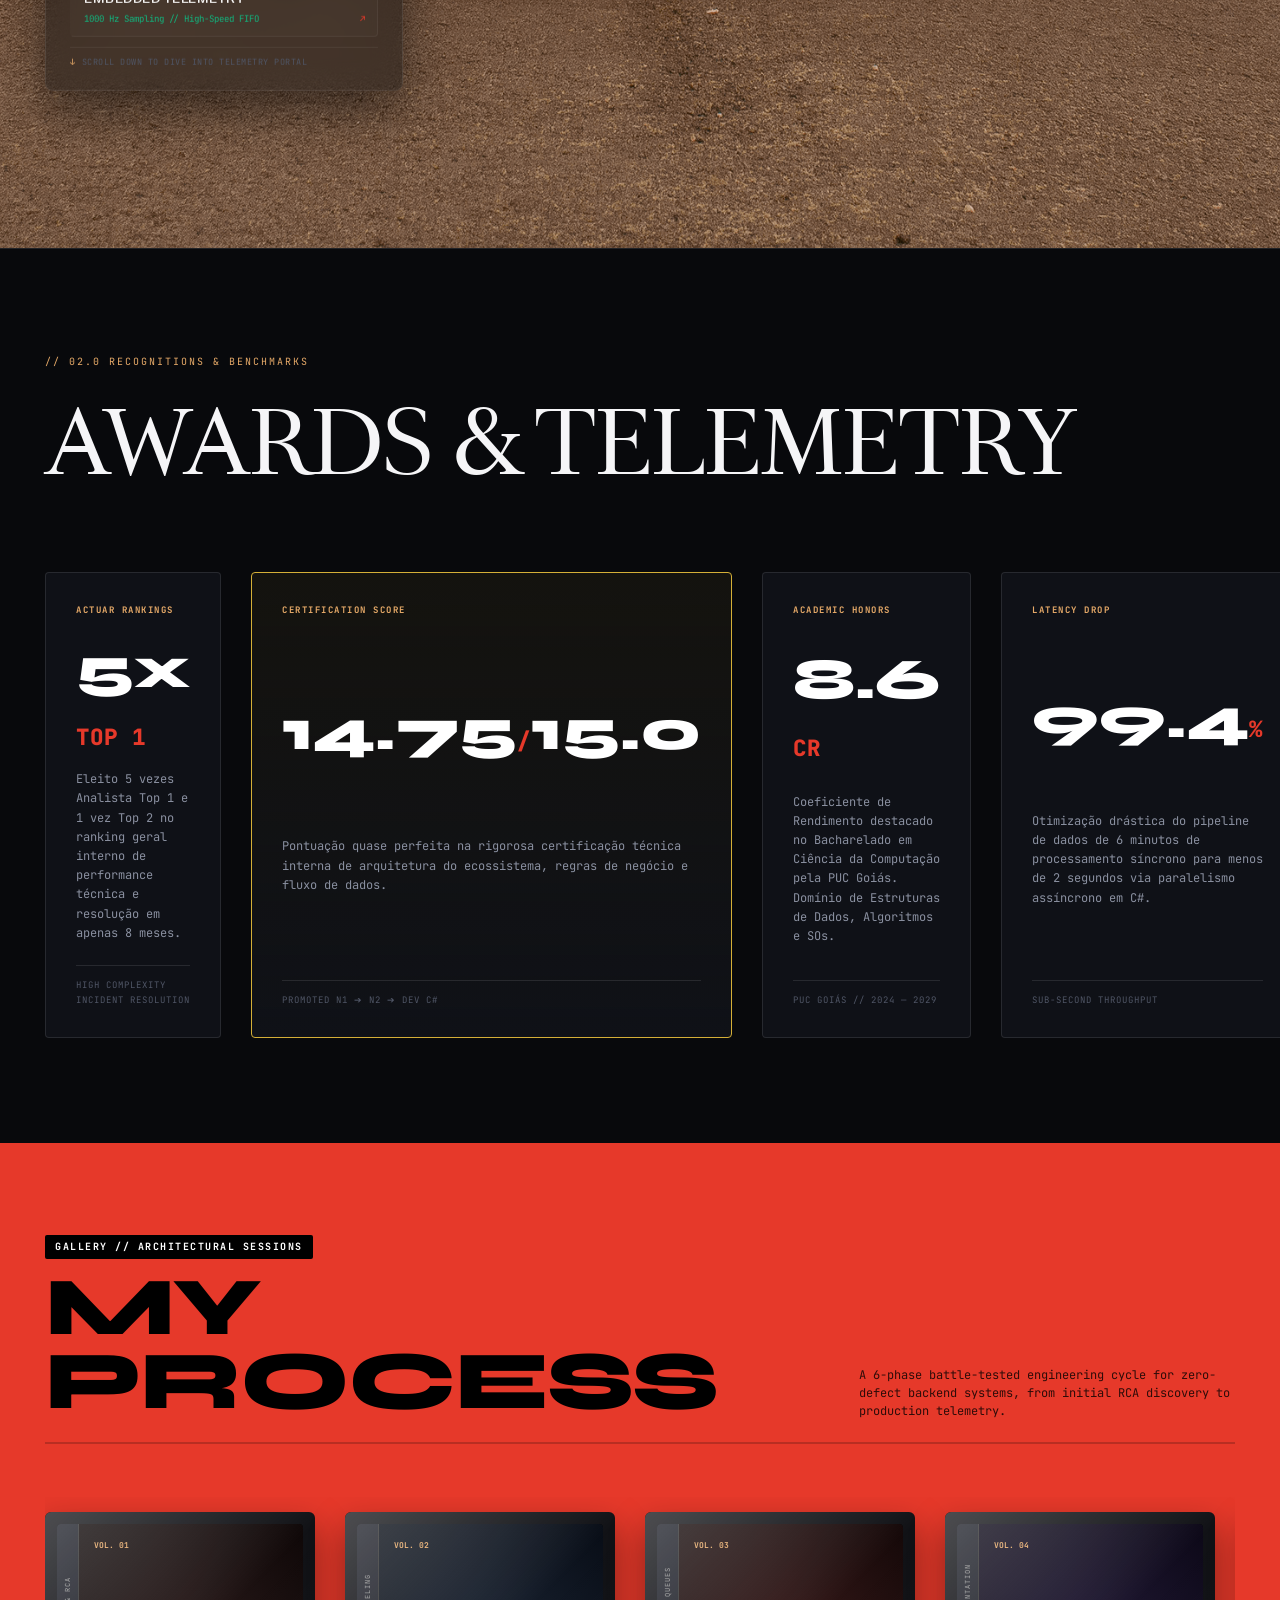
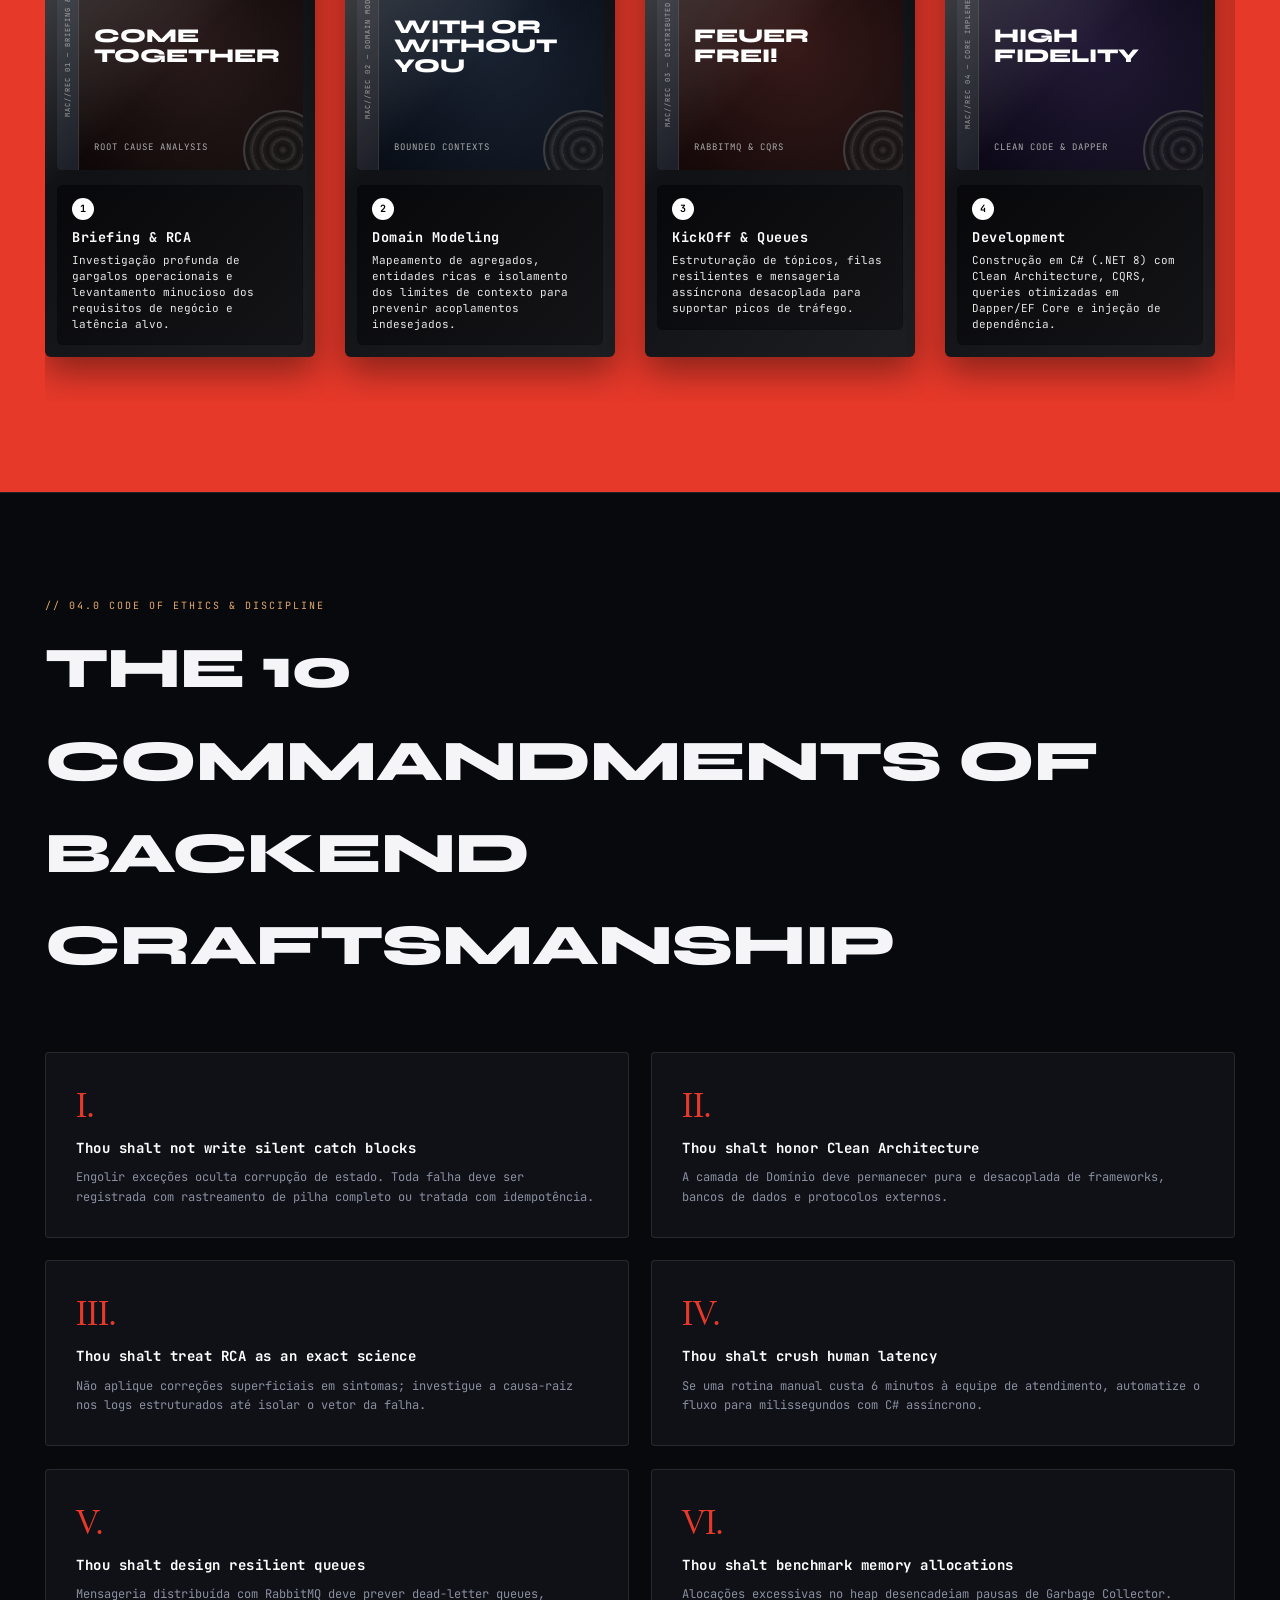
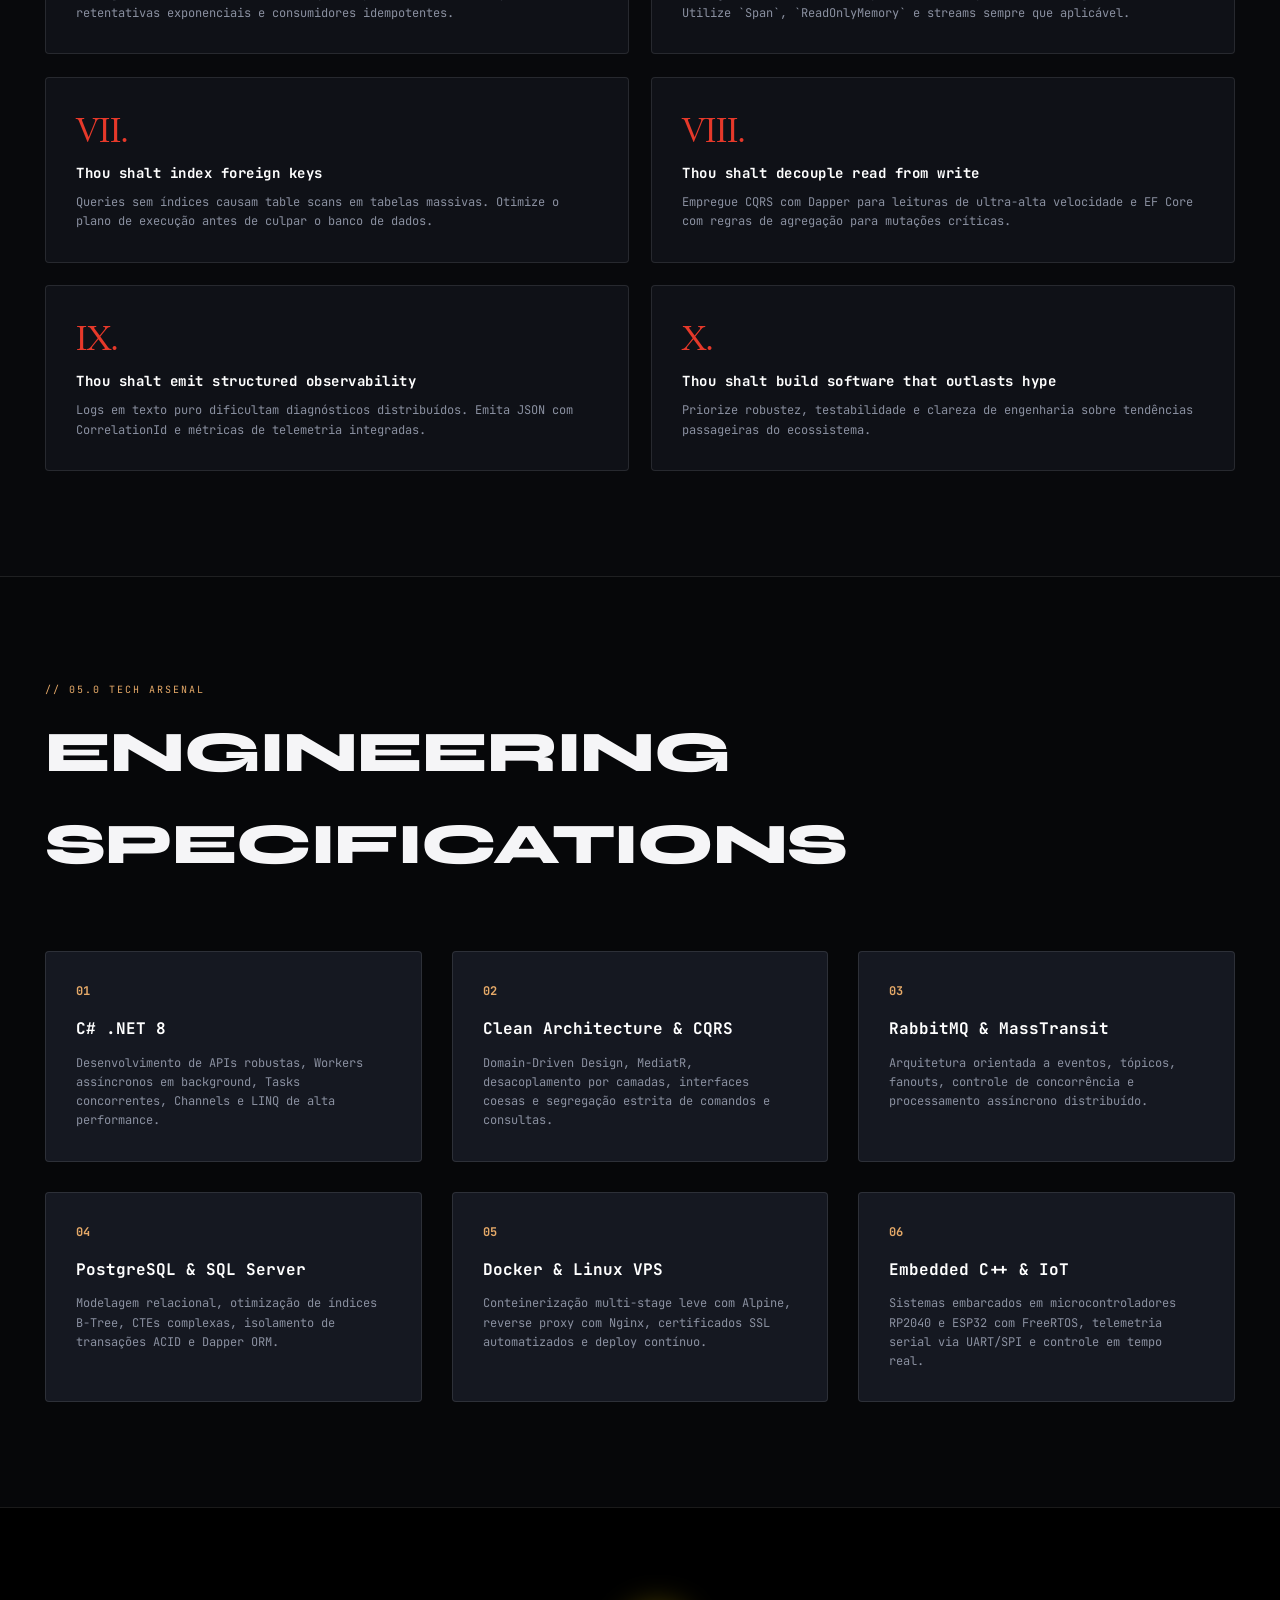
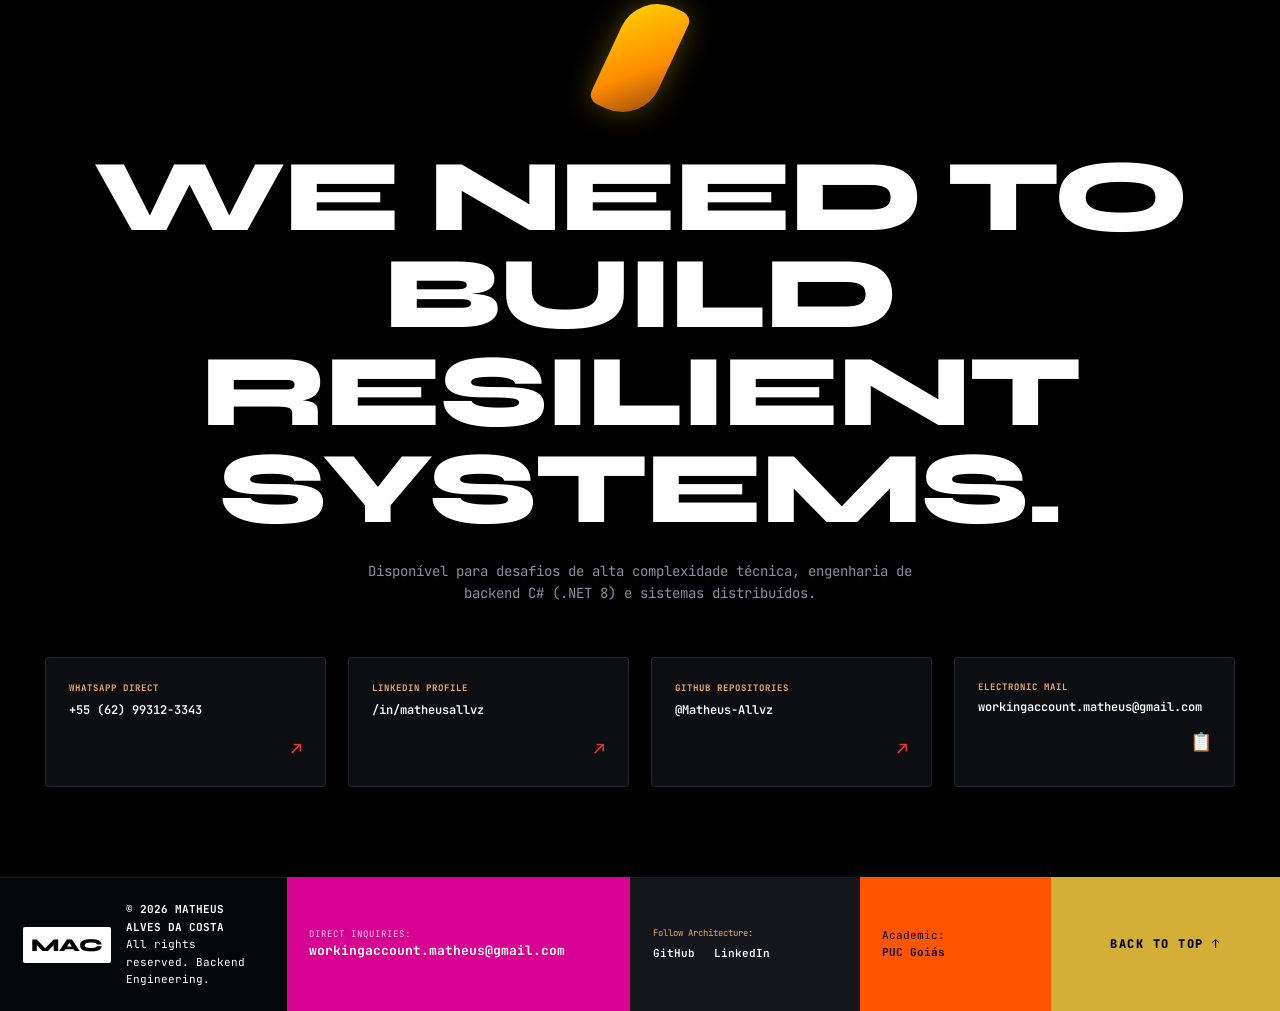
==== commit 0835d5d3: "fix(cache): enforce no-cache on HTML and bump asset query strings to bust Cloudflare/browser edge ca" ====
--- a/index.html
+++ b/index.html
@@ -13,15 +13,15 @@
     <meta property="og:url" content="https://matheus-alves.dev/">
     
     <!-- Favicon (Circular Minimalist Monogram M) -->
-    <link rel="icon" type="image/svg+xml" href="favicon.svg?v=20260902Circle">
-    <link rel="alternate icon" href="favicon.ico?v=20260902Circle">
+    <link rel="icon" type="image/svg+xml" href="favicon.svg?v=20260913_v2">
+    <link rel="alternate icon" href="favicon.ico?v=20260913_v2">
     
     <!-- Google Fonts: Syne, Instrument Serif, JetBrains Mono & Space Mono -->
     <link rel="preconnect" href="https://fonts.googleapis.com">
     <link rel="preconnect" href="https://fonts.gstatic.com" crossorigin>
     <link href="https://fonts.googleapis.com/css2?family=Instrument+Serif:ital@0;1&family=JetBrains+Mono:ital,wght@0,300;0,400;0,600;0,700;1,400&family=Syne:wght@400;600;700;800;900&display=swap" rel="stylesheet">
     
-    <link rel="stylesheet" href="css/style.css?v=20260902p">
+    <link rel="stylesheet" href="css/style.css?v=20260913_tv_v2">
 </head>
 <body class="editorial-body" data-audio="off">
 
@@ -981,6 +981,6 @@
     <!-- GSAP & ScrollTrigger Engine -->
     <script src="js/gsap.min.js"></script>
     <script src="js/ScrollTrigger.min.js"></script>
-    <script src="js/main.js?v=20260909_tv_zoom"></script>
+    <script src="js/main.js?v=20260913_tv_v2"></script>
 </body>
 </html>
--- a/css/style.css
+++ b/css/style.css
@@ -189,7 +189,7 @@
     display: block;
     position: absolute;
     line-height: 1em;
-    font-size: clamp(2.5rem, 10vw, 11.4583333333vw);
+    font-size: clamp(1.6rem, 6vw, 6.5vw);
     max-width: 90vw;
     opacity: 0;
     color: #000000;
@@ -950,12 +950,56 @@
 }
 
 @media (max-width: 768px) {
+    .works-highway-track,
+    .street-sticky-viewport {
+        background: transparent !important;
+    }
     .street-stage {
-        width: 175vw;
-        height: calc(175vw * 1.2427);
-        top: calc(50vh - (175vw * 0.85415));
-    }
-}
+        width: max(310vw, 152vh) !important;
+        height: calc(max(310vw, 152vh) * 1.2427) !important;
+        top: calc(42vh - (max(310vw, 152vh) * 0.85415)) !important;
+        max-width: none !important;
+    }
+    .street-bg-img {
+        max-width: none !important;
+        mask-image: linear-gradient(to bottom, transparent 0%, transparent 44%, rgba(0,0,0,0.15) 48%, rgba(0,0,0,0.7) 53%, black 58%, black 100%) !important;
+        -webkit-mask-image: linear-gradient(to bottom, transparent 0%, transparent 44%, rgba(0,0,0,0.15) 48%, rgba(0,0,0,0.7) 53%, black 58%, black 100%) !important;
+    }
+    .tv-screen-portal {
+        max-width: none !important;
+    }
+    .tv-channel-container {
+        font-size: 7.2px !important;
+        padding: 5% 6% !important;
+    }
+    .tv-hud-header {
+        font-size: 7.5px !important;
+        padding-bottom: 2px !important;
+        margin-bottom: 3px !important;
+    }
+    .tv-terminal-content {
+        gap: 2.5px !important;
+    }
+    .term-row {
+        font-size: 7px !important;
+        line-height: 1.25 !important;
+        letter-spacing: -0.15px !important;
+        white-space: nowrap !important;
+        overflow: hidden !important;
+        text-overflow: ellipsis !important;
+    }
+    .term-progress-track {
+        height: 3px !important;
+        margin-top: 3px !important;
+    }
+    .tv-hud-footer {
+        font-size: 7px !important;
+        padding-top: 2px !important;
+        margin-top: 2px !important;
+    }
+}
+
+
 
 .street-bg-img {
     position: absolute;
@@ -2490,7 +2534,8 @@
 }
 
 @media (max-width: 900px) {
-    *, *::before, *::after {
+    *:not(.street-stage):not(.street-bg-img):not(.hero-bg-painting):not(.tv-screen-portal):not(.tv-live-screen):not(.tv-glass-overlay), 
+    *::before, *::after {
         max-width: 100%;
         box-sizing: border-box;
     }
@@ -2555,7 +2600,7 @@
         white-space: nowrap;
     }
     .introloading-word {
-        font-size: clamp(2rem, 8vw, 9vw);
+        font-size: clamp(1.4rem, 5.5vw, 6vw);
         max-width: 88vw;
         text-align: center;
     }
@@ -2686,40 +2731,111 @@
     }
     .works-lateral-showcase {
         position: absolute;
-        left: 10px;
-        right: 10px;
+        left: 12px;
+        right: 12px;
         top: auto;
-        bottom: 15px;
+        bottom: 12px;
         transform: none;
-        width: calc(100% - 20px);
-        max-height: 48vh;
-        padding: 10px 12px;
+        width: calc(100% - 24px);
+        max-height: none;
+        padding: 8px 10px;
         box-sizing: border-box;
-        overflow-y: auto;
-        -webkit-overflow-scrolling: touch;
+        background: rgba(10, 12, 16, 0.94);
+        backdrop-filter: blur(16px);
+        -webkit-backdrop-filter: blur(16px);
+        border: 1px solid rgba(255, 255, 255, 0.12);
+        border-radius: 8px;
+        box-shadow: 0 8px 30px rgba(0, 0, 0, 0.85);
+        z-index: 15;
     }
     .lateral-header {
-        margin-bottom: 4px;
+        display: flex;
+        align-items: center;
+        justify-content: space-between;
+        margin-bottom: 6px;
         padding-bottom: 4px;
+        border-bottom: 1px solid rgba(255, 255, 255, 0.08);
+    }
+    .lateral-counter {
+        display: none;
     }
     .lateral-heading {
-        font-size: 13.5px;
-        margin-bottom: 2px;
+        font-size: 10px;
+        letter-spacing: 1px;
+        margin: 0;
+        color: var(--accent-amber);
+        font-weight: 700;
     }
     .lateral-broadcast-indicator {
         font-size: 7.5px;
+        display: flex;
+        align-items: center;
+        gap: 4px;
+        margin: 0;
+    }
+    .broadcast-text {
+        font-size: 7.5px;
     }
     .lateral-list {
-        gap: 4px;
+        display: flex;
+        flex-direction: row;
+        overflow-x: auto;
+        gap: 6px;
+        padding: 2px 0 2px 0;
+        -webkit-overflow-scrolling: touch;
+        scrollbar-width: none;
+    }
+    .lateral-list::-webkit-scrollbar {
+        display: none;
     }
     .lateral-item {
-        padding: 6px 8px;
+        flex: 0 0 auto;
+        display: flex;
+        align-items: center;
+        gap: 6px;
+        padding: 6px 10px;
+        background: rgba(255, 255, 255, 0.05);
+        border: 1px solid rgba(255, 255, 255, 0.1);
+        border-radius: 5px;
+        cursor: pointer;
+        transition: all 0.2s ease;
+    }
+    .lateral-item.active {
+        background: rgba(230, 57, 42, 0.22);
+        border-color: var(--accent-red);
+        box-shadow: 0 0 10px rgba(230, 57, 42, 0.35);
+    }
+    .lateral-item__header {
+        margin: 0;
+        display: flex;
+        align-items: center;
+    }
+    .lateral-item__ch {
+        font-family: var(--font-mono);
+        font-size: 9.5px;
+        font-weight: 700;
+        color: var(--accent-red);
+        background: rgba(230, 57, 42, 0.2);
+        padding: 2px 4px;
+        border-radius: 3px;
+    }
+    .lateral-item.active .lateral-item__ch {
+        color: #ffffff;
+        background: var(--accent-red);
+    }
+    .lateral-item__badge {
+        display: none;
     }
     .lateral-item__title {
-        font-size: 11px;
-    }
-    .lateral-item__badge, .lateral-item__footer {
-        font-size: 8px;
+        font-size: 10px;
+        font-weight: 700;
+        white-space: nowrap;
+        color: #ffffff;
+        margin: 0;
+        letter-spacing: 0.5px;
+    }
+    .lateral-item__footer {
+        display: none;
     }
     .lateral-scroll-hint {
         display: none;
@@ -2928,8 +3044,12 @@
         padding-bottom: 3.5rem;
     }
     .manifesto-title, .lab-title {
-        font-size: clamp(1.8rem, 7vw, 3.2rem);
-        word-break: break-word;
+        font-size: clamp(1.15rem, 5vw, 1.65rem);
+        line-height: 1.15;
+        letter-spacing: -0.5px;
+        word-break: normal;
+        overflow-wrap: normal;
+        hyphens: none;
     }
     .lab-spec-grid {
         display: flex;
@@ -2957,8 +3077,12 @@
         grid-template-columns: 1fr;
     }
     .outro-huge-heading {
-        font-size: clamp(2rem, 9vw, 3.8rem);
-        word-break: break-word;
+        font-size: clamp(1.4rem, 6.4vw, 2.2rem);
+        line-height: 1.05;
+        letter-spacing: -0.8px;
+        word-break: normal;
+        overflow-wrap: normal;
+        hyphens: none;
     }
     .outro-actions-grid {
         grid-template-columns: 1fr;
@@ -2979,14 +3103,15 @@
     }
 }
 
-/* Touch device cursor reset */
-@media (hover: none) and (pointer: coarse) {
+/* Touch device & mobile cursor reset */
+@media (hover: none) and (pointer: coarse), (max-width: 900px) {
     .custom-cursor, .cursor-dot, .cursor-circle, .cursor-label {
         display: none !important;
     }
     html, body, *, *::before, *::after,
     a, button, input, textarea, select, label, svg,
-    .work-item, .tv-knob, .btn-knob, .kinetic-stamp, .magnetic-item, .meta-card, .spec-card, .cmd-card, .cd-jewel-case {
+    .work-item, .lateral-item, .tv-knob, .btn-knob, .kinetic-stamp, .magnetic-item, .meta-card, .spec-card, .cmd-card, .cd-jewel-case {
         cursor: auto !important;
     }
 }
+
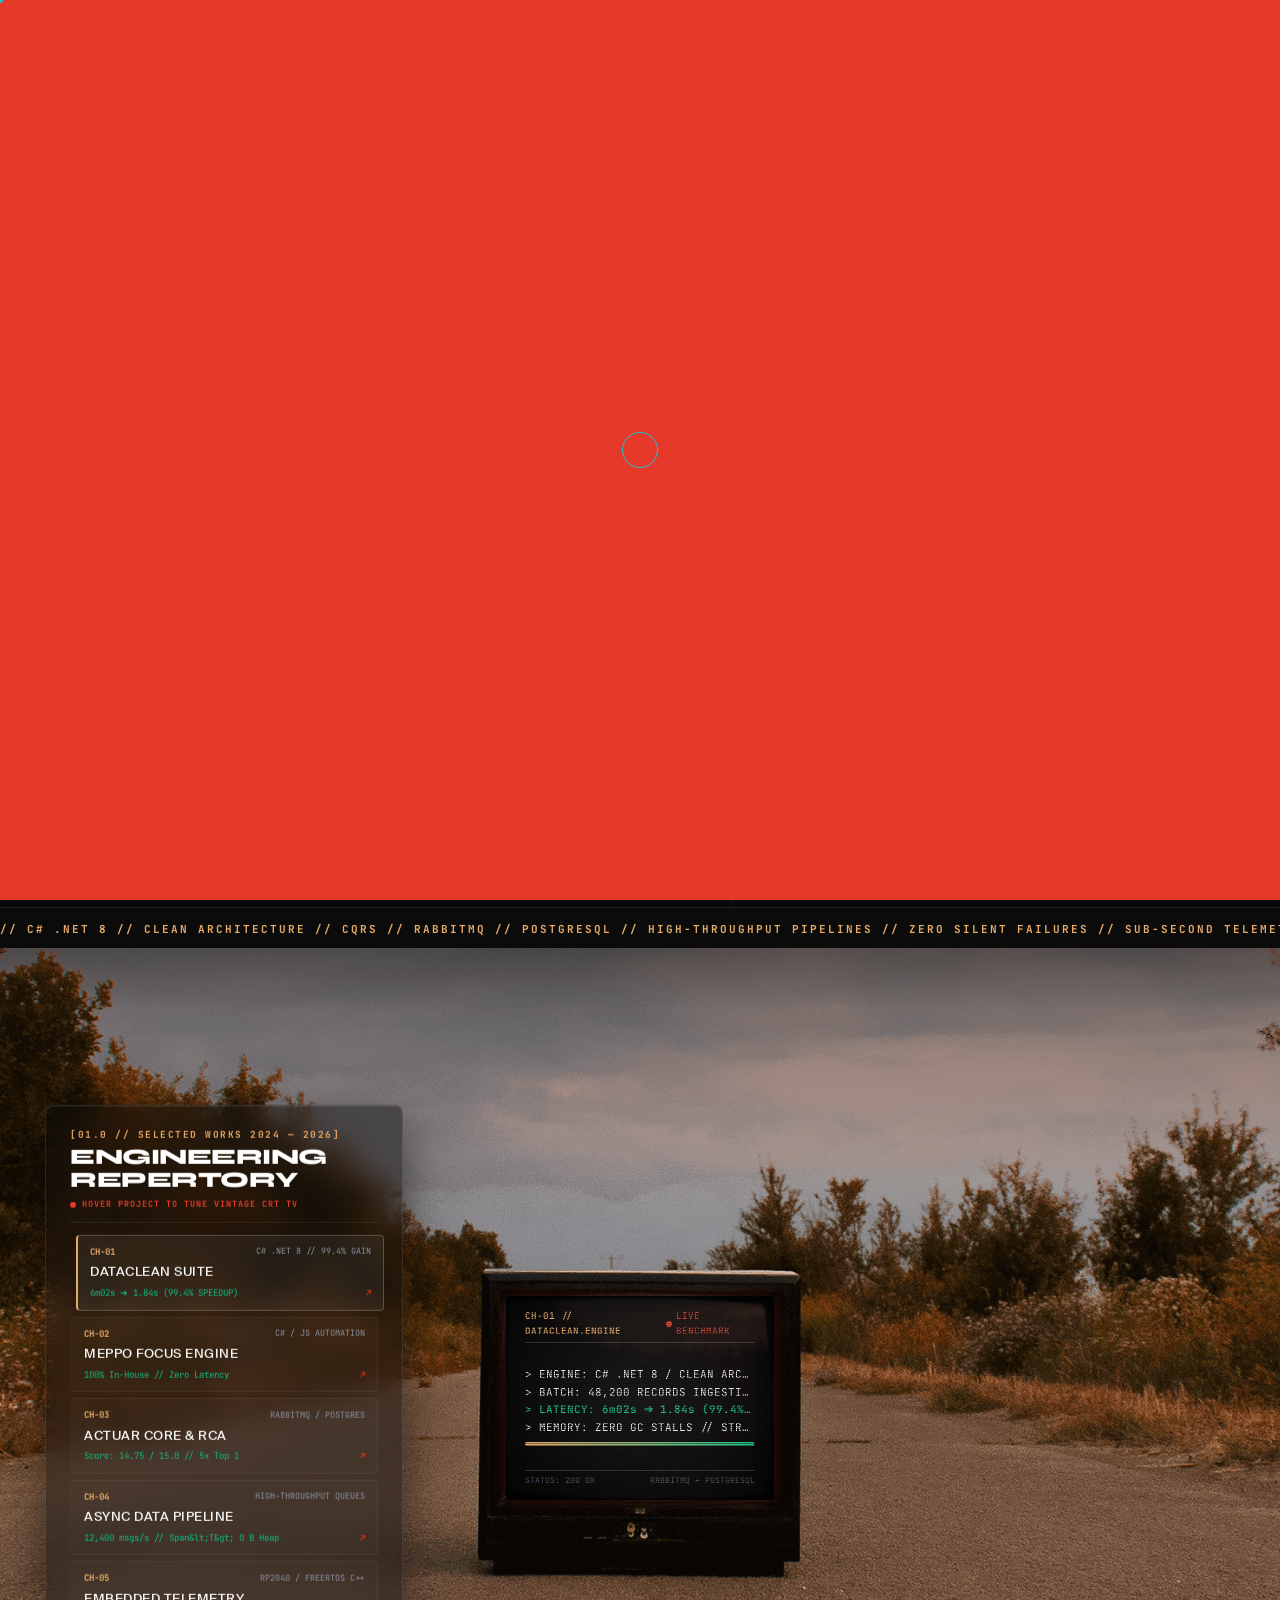
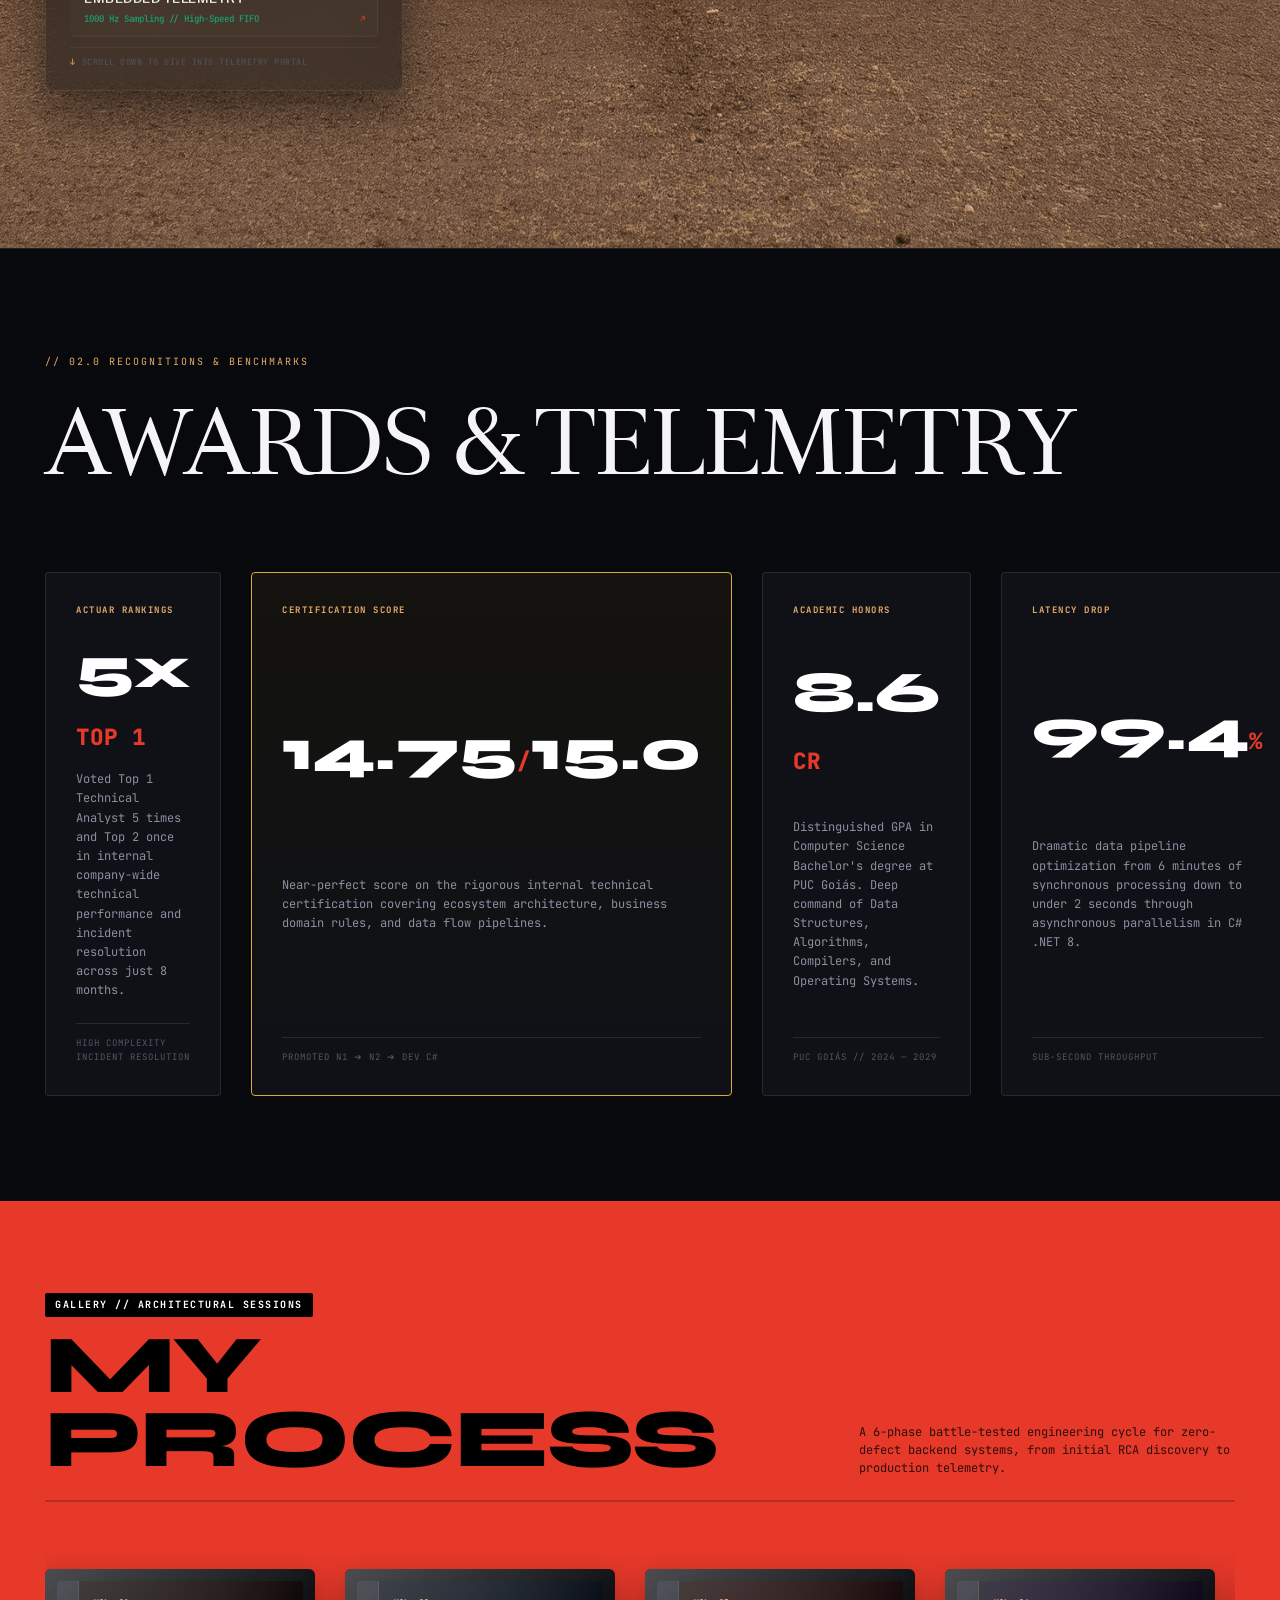
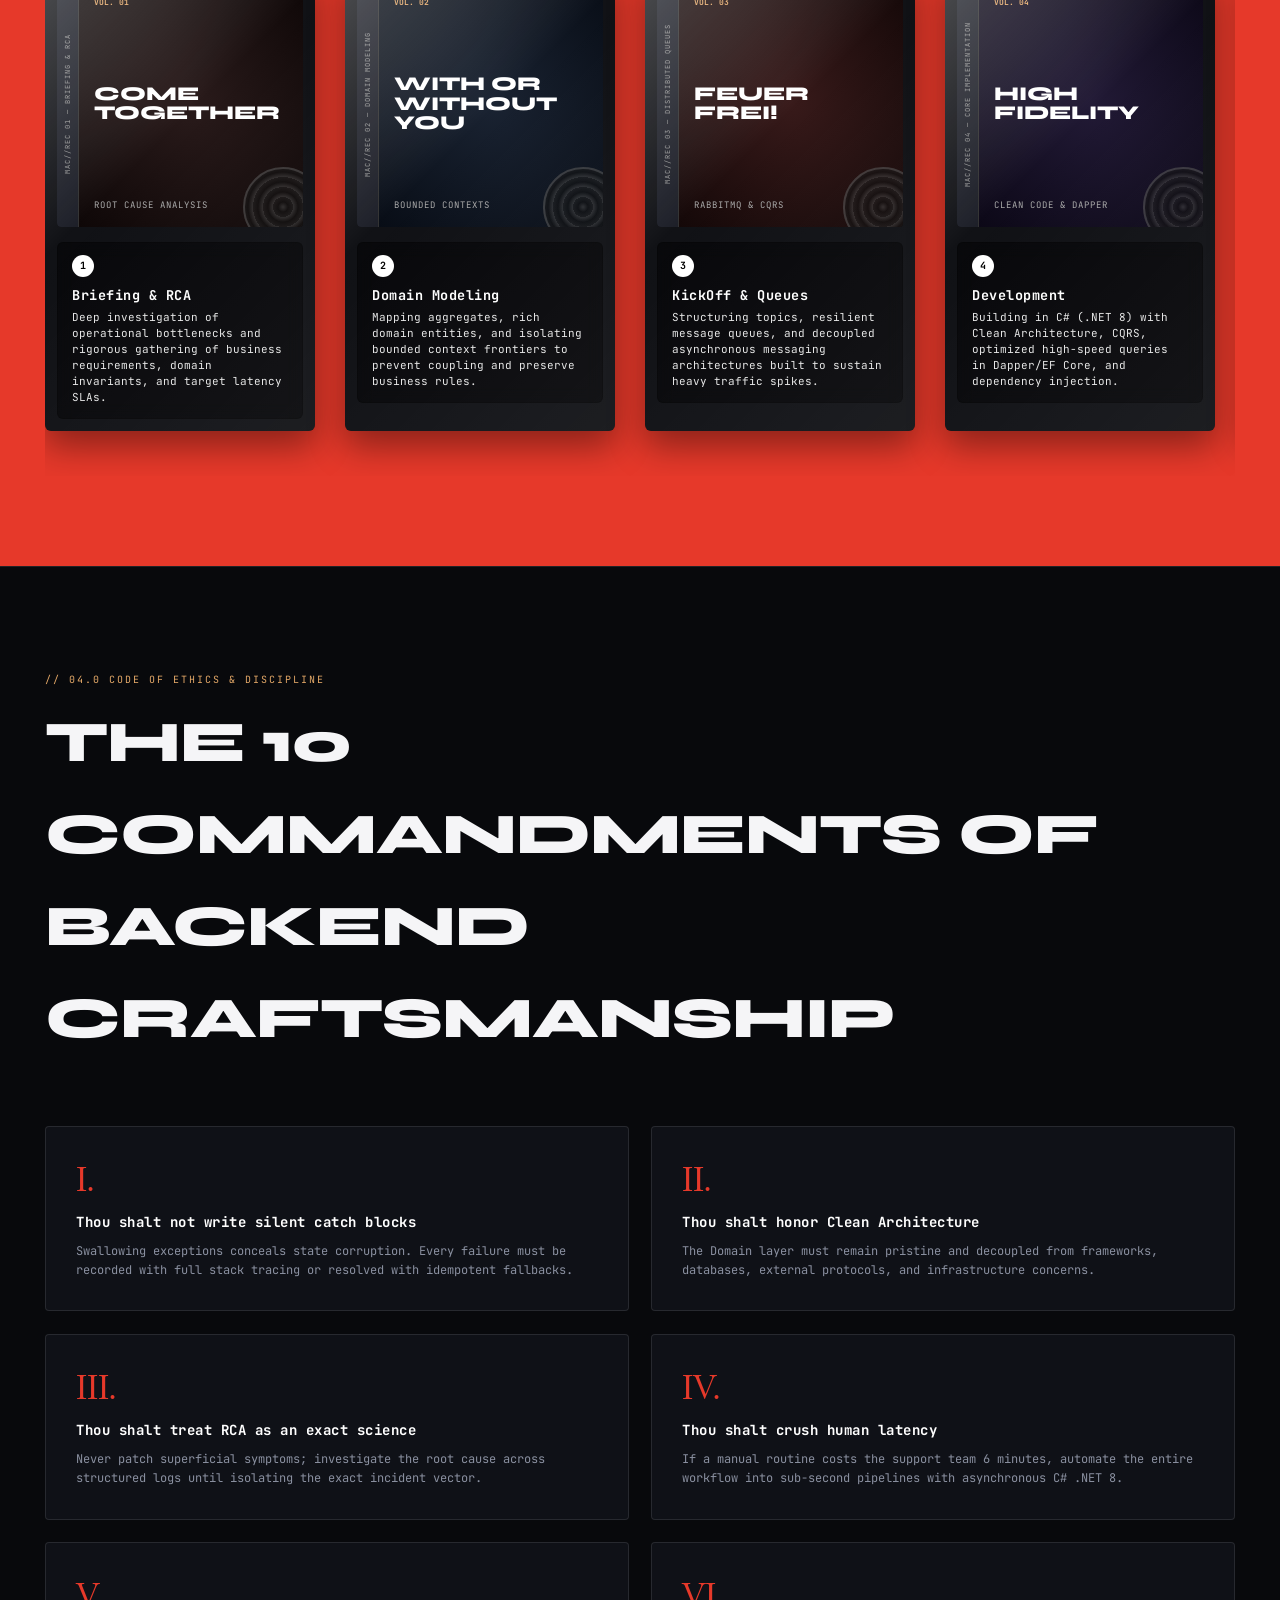
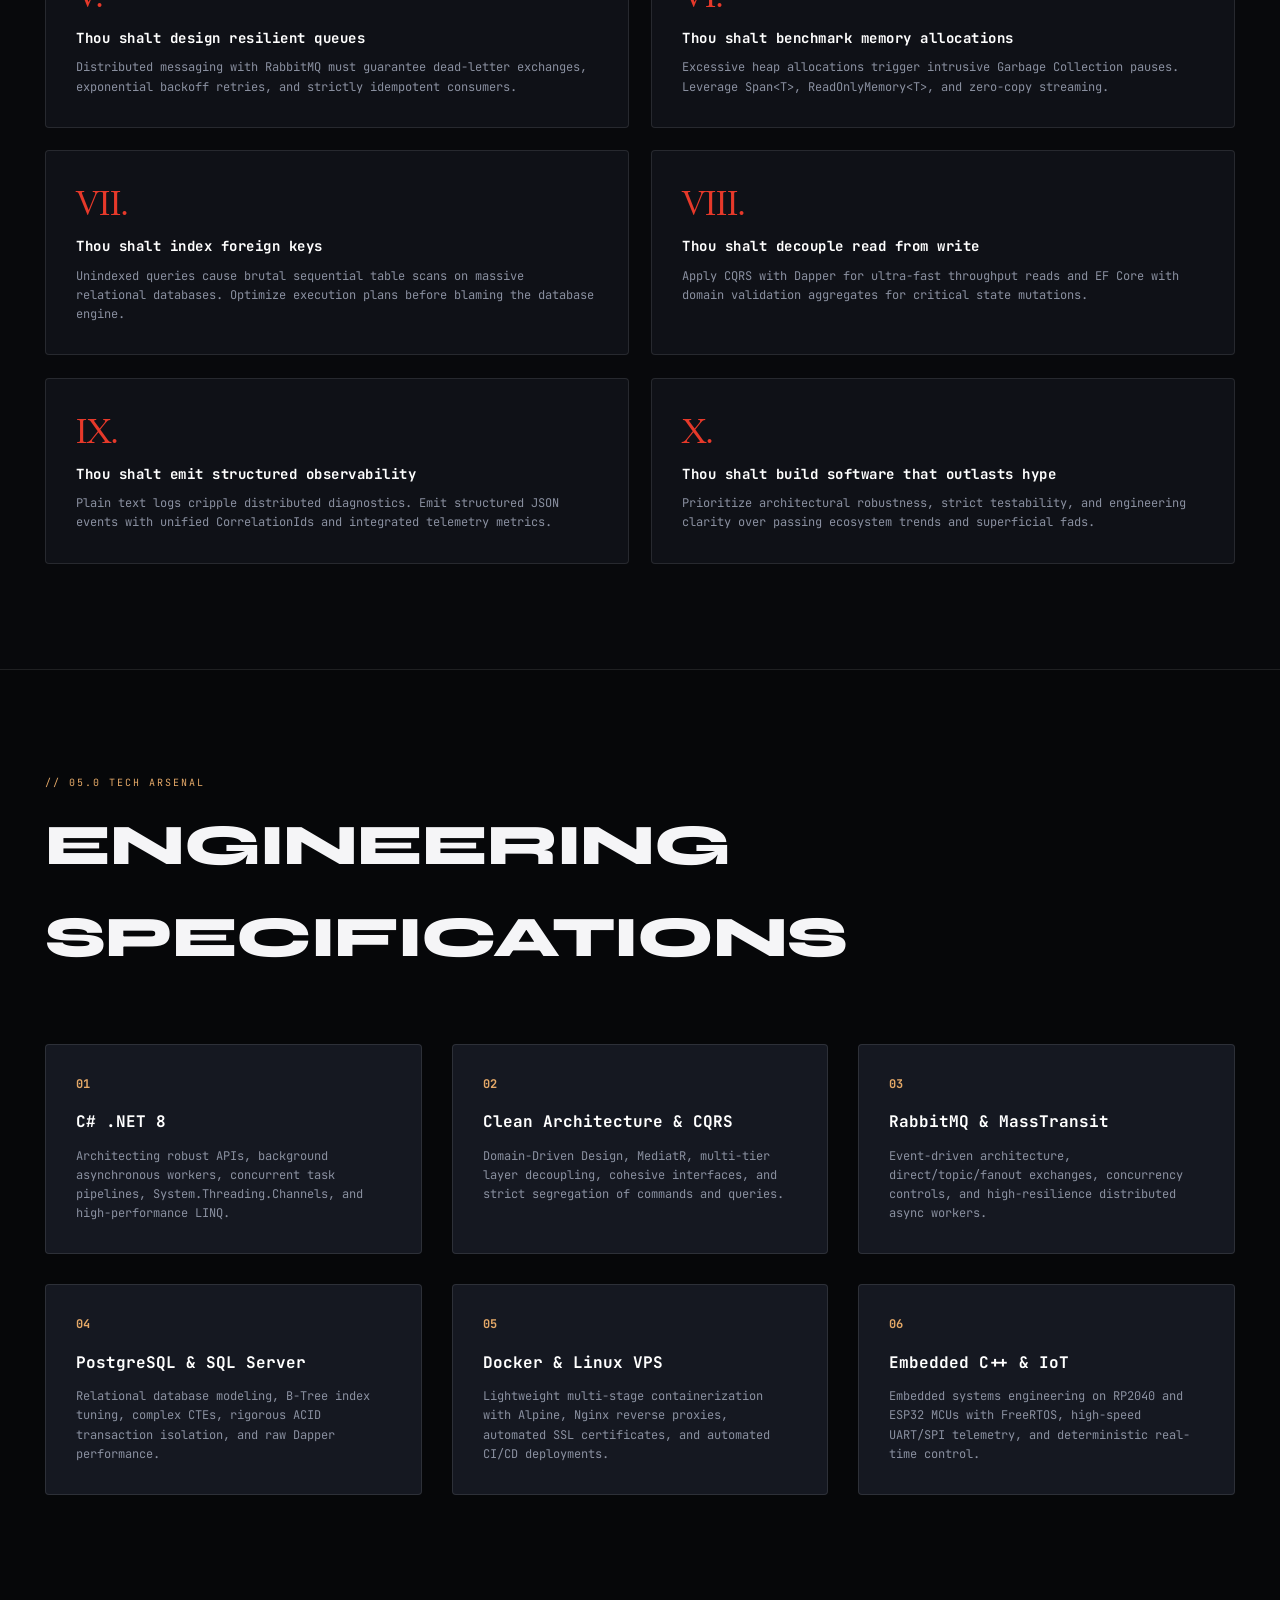
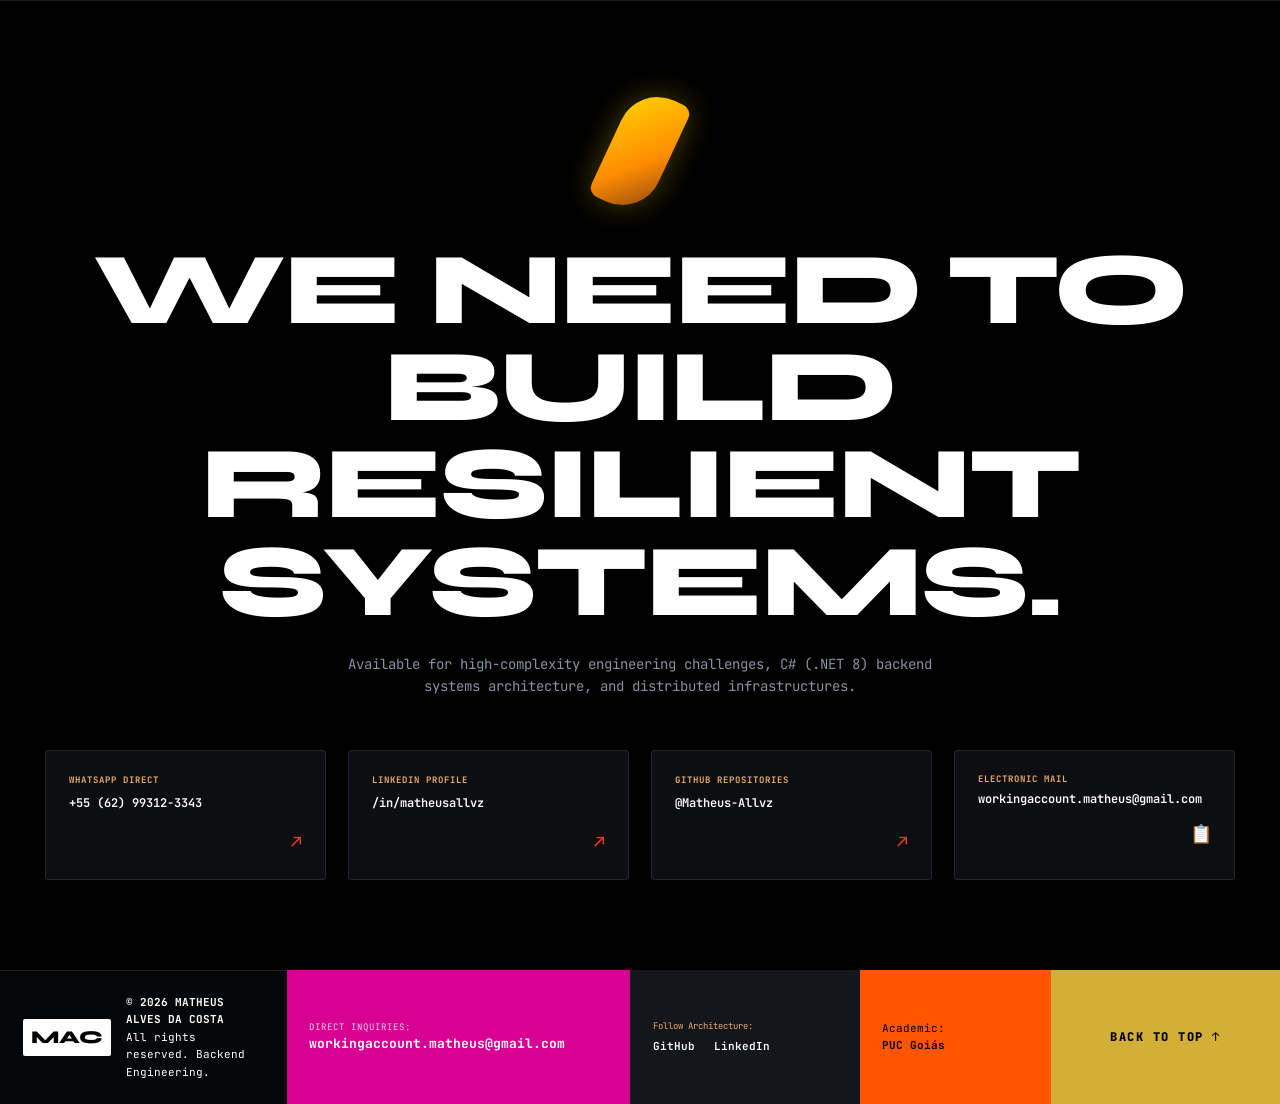
==== commit f5afb8a1: "feat(i18n): implement bilingual support (PT/EN) with client detection and switcher" ====
--- a/index.html
+++ b/index.html
@@ -21,7 +21,7 @@
     <link rel="preconnect" href="https://fonts.gstatic.com" crossorigin>
     <link href="https://fonts.googleapis.com/css2?family=Instrument+Serif:ital@0;1&family=JetBrains+Mono:ital,wght@0,300;0,400;0,600;0,700;1,400&family=Syne:wght@400;600;700;800;900&display=swap" rel="stylesheet">
     
-    <link rel="stylesheet" href="css/style.css?v=20260913_tv_v2">
+    <link rel="stylesheet" href="css/style.css?v=20260929_i18n">
 </head>
 <body class="editorial-body" data-audio="off">
 
@@ -62,13 +62,13 @@
             </div>
             <div class="introloading-words-box" id="introloadingWordsBox">
                 <span class="introloading-wordIV">2026</span>
-                <span class="introloading-word" id="word0">WELCOME</span>
-                <span class="introloading-word" id="word1">TO</span>
-                <span class="introloading-word" id="word2">THE PORTFOLIO</span>
-                <span class="introloading-word" id="word3">OF</span>
-                <span class="introloading-word" id="word4">MATHEUS</span>
-                <span class="introloading-word" id="word5">ALVES</span>
-                <span class="introloading-sentence" id="introSentence">WELCOME TO THE PORTFOLIO OF MATHEUS ALVES</span>
+                <span class="introloading-word" id="word0" data-i18n="preloader.word0">WELCOME</span>
+                <span class="introloading-word" id="word1" data-i18n="preloader.word1">TO</span>
+                <span class="introloading-word" id="word2" data-i18n="preloader.word2">THE PORTFOLIO</span>
+                <span class="introloading-word" id="word3" data-i18n="preloader.word3">OF</span>
+                <span class="introloading-word" id="word4" data-i18n="preloader.word4">MATHEUS</span>
+                <span class="introloading-word" id="word5" data-i18n="preloader.word5">ALVES</span>
+                <span class="introloading-sentence" id="introSentence" data-i18n="preloader.sentence">WELCOME TO THE PORTFOLIO OF MATHEUS ALVES</span>
                 <div class="introloading-sub-box" id="introSubBox">
                     <svg class="introloading-loading-ticker" xmlns="http://www.w3.org/2000/svg" viewBox="0 0 630.594 99.116">
                         <path d="M31.8,5.52c-5.4,0-7.559,1.439-7.559,6.6V86.276c0,5.88,3.12,6.96,8.28,6.96H47.878c15.359,0,20.879-7.679,22.679-19.319h1.2V97.436H0v-2.52H4.2c5.4,0,7.559-1.44,7.559-6.6V12.12c0-5.161-2.159-6.6-7.559-6.6H0V3H37.2V5.52Z" fill="#000000"/>
@@ -79,7 +79,7 @@
                         <path d="M510.6,99.116h-1.08L442.677,19.8V82.917c0,8.4,1.441,12,8.64,12h4.56v2.52H424.558v-2.52h3.6c6.84,0,9.48-3.48,9.48-12V16.2c0-7.8-6.72-10.679-12.96-10.679V3h20.039l60.838,72.357V17.519c0-8.4-1.44-12-8.639-12h-4.561V3h31.319V5.52h-3.6c-6.839,0-9.479,3.48-9.479,12Z" fill="#000000"/>
                         <path d="M608.875,64.917c0-2.64-2.16-4.08-4.8-4.08H597V58.318h33.6v2.519h-4.439c-2.64,0-4.8,1.44-4.8,4.08v18.6c-4.8,9.359-19.56,15.6-37.679,15.6-35.518,0-53.157-23.759-53.157-49.078,0-29.159,21.479-49.2,52.438-49.2a69.783,69.783,0,0,1,35.158,9.24V27.839h-1.321c-6.6-17.279-20.278-23.4-34.078-23.4-18.959,0-37.678,13.56-37.678,45.6,0,30.959,18,45.478,39.358,45.478,10.439,0,19.68-3.48,24.479-10.8Z" fill="#000000"/>
                     </svg>
-                    <span class="introloading-note">C# .NET 8 Backend Architecture // High-Throughput &amp; Resilient Distributed Systems</span>
+                    <span class="introloading-note" data-i18n="preloader.note">C# .NET 8 Backend Architecture // High-Throughput &amp; Resilient Distributed Systems</span>
                 </div>
             </div>
         </div>
@@ -124,7 +124,7 @@
             </a>
             <div class="hud-status">
                 <span class="status-pulse"></span>
-                <span class="status-text">ACTUAR // C# DEV</span>
+                <span class="status-text" data-i18n="hud.status">ACTUAR // C# DEV</span>
             </div>
         </div>
 
@@ -139,20 +139,25 @@
         </div>
 
         <div class="hud-right">
-            <button class="hud-audio-btn magnetic-item" id="audioToggle" title="Toggle Synthesizer Sound FX">
+            <div class="hud-lang-toggle" role="group" aria-label="Language Selector">
+                <button class="hud-lang-btn magnetic-item active" data-lang-btn="pt" aria-label="Versão em Português">PT</button>
+                <span class="lang-divider">/</span>
+                <button class="hud-lang-btn magnetic-item" data-lang-btn="en" aria-label="English Version">EN</button>
+            </div>
+            <button class="hud-audio-btn magnetic-item" id="audioToggle" title="Toggle Synthesizer Sound FX" data-i18n-attr="title:hud.audioTitle">
                 <span class="audio-icon">◈</span>
-                <span class="audio-text">SOUND: <strong id="audioStateText">OFF</strong></span>
+                <span class="audio-text"><span data-i18n="hud.audioLabel">SOUND:</span> <strong id="audioStateText">OFF</strong></span>
             </button>
             <nav class="hud-nav">
-                <a href="#hero" class="nav-link magnetic-item"><span class="num">00.</span>INTRO</a>
-                <a href="#works" class="nav-link magnetic-item"><span class="num">01.</span>WORKS</a>
-                <a href="#metrics" class="nav-link magnetic-item"><span class="num">02.</span>METRICS</a>
-                <a href="#process" class="nav-link magnetic-item"><span class="num">03.</span>PROCESS</a>
-                <a href="#manifesto" class="nav-link magnetic-item"><span class="num">04.</span>MANIFESTO</a>
-                <a href="#lab" class="nav-link magnetic-item"><span class="num">05.</span>LAB</a>
-                <a href="#contact" class="nav-link magnetic-item nav-link--cta"><span class="num">06.</span>CONTACT</a>
+                <a href="#hero" class="nav-link magnetic-item" data-i18n-html="hud.navIntro"><span class="num">00.</span>INTRO</a>
+                <a href="#works" class="nav-link magnetic-item" data-i18n-html="hud.navWorks"><span class="num">01.</span>WORKS</a>
+                <a href="#metrics" class="nav-link magnetic-item" data-i18n-html="hud.navMetrics"><span class="num">02.</span>METRICS</a>
+                <a href="#process" class="nav-link magnetic-item" data-i18n-html="hud.navProcess"><span class="num">03.</span>PROCESS</a>
+                <a href="#manifesto" class="nav-link magnetic-item" data-i18n-html="hud.navManifesto"><span class="num">04.</span>MANIFESTO</a>
+                <a href="#lab" class="nav-link magnetic-item" data-i18n-html="hud.navLab"><span class="num">05.</span>LAB</a>
+                <a href="#contact" class="nav-link magnetic-item nav-link--cta" data-i18n-html="hud.navContact"><span class="num">06.</span>CONTACT</a>
             </nav>
-            <button class="hud-mobile-btn" id="mobileMenuBtn" aria-label="Abrir Menu">
+            <button class="hud-mobile-btn" id="mobileMenuBtn" aria-label="Abrir Menu" data-i18n-attr="aria-label:hud.mobileMenuAria">
                 <span class="mobile-btn-text">MENU&nbsp;[&nbsp;≡&nbsp;]</span>
             </button>
         </div>
@@ -165,23 +170,30 @@
                 <span class="drawer-code">MAC//04.0</span>
                 <span class="drawer-name">MATHEUS ALVES</span>
             </div>
-            <button class="drawer-close-btn" id="drawerCloseBtn" aria-label="Fechar Menu">[ ✕ ] CLOSE</button>
+            <div class="drawer-actions">
+                <div class="drawer-lang-toggle" role="group" aria-label="Language Selector">
+                    <button class="drawer-lang-btn active" data-lang-btn="pt">PT</button>
+                    <span class="lang-divider">/</span>
+                    <button class="drawer-lang-btn" data-lang-btn="en">EN</button>
+                </div>
+                <button class="drawer-close-btn" id="drawerCloseBtn" aria-label="Fechar Menu" data-i18n="drawer.closeBtn" data-i18n-attr="aria-label:drawer.closeAria">[ ✕ ] CLOSE</button>
+            </div>
         </div>
         <nav class="drawer-links">
-            <a href="#hero" class="drawer-link"><span class="d-num">00.</span>INTRO</a>
-            <a href="#works" class="drawer-link"><span class="d-num">01.</span>WORKS</a>
-            <a href="#metrics" class="drawer-link"><span class="d-num">02.</span>METRICS</a>
-            <a href="#process" class="drawer-link"><span class="d-num">03.</span>PROCESS</a>
-            <a href="#manifesto" class="drawer-link"><span class="d-num">04.</span>MANIFESTO</a>
-            <a href="#lab" class="drawer-link"><span class="d-num">05.</span>LAB</a>
-            <a href="#contact" class="drawer-link drawer-link--cta"><span class="d-num">06.</span>CONTACT HUB ↗</a>
+            <a href="#hero" class="drawer-link" data-i18n-html="drawer.navIntro"><span class="d-num">00.</span>INTRO</a>
+            <a href="#works" class="drawer-link" data-i18n-html="drawer.navWorks"><span class="d-num">01.</span>WORKS</a>
+            <a href="#metrics" class="drawer-link" data-i18n-html="drawer.navMetrics"><span class="d-num">02.</span>METRICS</a>
+            <a href="#process" class="drawer-link" data-i18n-html="drawer.navProcess"><span class="d-num">03.</span>PROCESS</a>
+            <a href="#manifesto" class="drawer-link" data-i18n-html="drawer.navManifesto"><span class="d-num">04.</span>MANIFESTO</a>
+            <a href="#lab" class="drawer-link" data-i18n-html="drawer.navLab"><span class="d-num">05.</span>LAB</a>
+            <a href="#contact" class="drawer-link drawer-link--cta" data-i18n-html="drawer.navContact"><span class="d-num">06.</span>CONTACT HUB ↗</a>
         </nav>
         <div class="drawer-footer">
             <div class="drawer-geo-row">
                 <span>LAT 16.6869° S / LON 49.2648° W</span>
             </div>
             <div class="drawer-sub-row">
-                <span class="drawer-status-pill">ACTUAR // C# .NET 8 DEV</span>
+                <span class="drawer-status-pill" data-i18n="drawer.statusPill">ACTUAR // C# .NET 8 DEV</span>
                 <span class="drawer-clock-text" id="drawerClock">--:--:-- UTC-3</span>
             </div>
         </div>
@@ -215,15 +227,15 @@
 
                 <!-- Top Floating Manifesto Summary -->
                 <div class="hero-top-manifesto" id="heroTopManifesto">
-                    <p class="top-manifesto-text">ARCHITECTURAL DISCIPLINE // C# .NET 8 BACKEND // ZERO SILENT FAILURES // CLEAN DOMAIN BOUNDARIES // HIGH-THROUGHPUT RELATIONAL PERSISTENCE</p>
+                    <p class="top-manifesto-text" data-i18n="hero.topManifesto">ARCHITECTURAL DISCIPLINE // C# .NET 8 BACKEND // ZERO SILENT FAILURES // CLEAN DOMAIN BOUNDARIES // HIGH-THROUGHPUT RELATIONAL PERSISTENCE</p>
                 </div>
 
                 <div class="hero-content-grid">
                     <!-- Left Column: Manifesto / Rulebook Excerpt in Vertical Swiss Layout (Moves Down) -->
                     <div class="hero-col-left" id="heroColLeft">
                         <div class="vertical-manifesto">
-                            <p class="v-text">THOU SHALT NOT WRITE SILENT CATCH BLOCKS. THOU SHALT HONOR CLEAN ARCHITECTURE BOUNDARIES. THOU SHALT TREAT ROOT CAUSE ANALYSIS AS AN EXACT SCIENCE. THOU SHALT REDUCE HUMAN LATENCY INTO SUB-SECOND PIPELINES. THOU SHALT DESIGN RESILIENT QUEUES WITH IDEMPOTENCY.</p>
-                            <p class="v-text">THOU SHALT NOT OVERLOAD YOUR DOMAIN LOGIC. THOU SHALT MEASURE ALLOCATIONS BEFORE OPTIMIZATION. THOU SHALT NEVER DEPLOY UNINDEXED FOREIGN KEYS.</p>
+                            <p class="v-text" data-i18n="hero.vertical1">THOU SHALT NOT WRITE SILENT CATCH BLOCKS. THOU SHALT HONOR CLEAN ARCHITECTURE BOUNDARIES. THOU SHALT TREAT ROOT CAUSE ANALYSIS AS AN EXACT SCIENCE. THOU SHALT REDUCE HUMAN LATENCY INTO SUB-SECOND PIPELINES. THOU SHALT DESIGN RESILIENT QUEUES WITH IDEMPOTENCY.</p>
+                            <p class="v-text" data-i18n="hero.vertical2">THOU SHALT NOT OVERLOAD YOUR DOMAIN LOGIC. THOU SHALT MEASURE ALLOCATIONS BEFORE OPTIMIZATION. THOU SHALT NEVER DEPLOY UNINDEXED FOREIGN KEYS.</p>
                         </div>
                     </div>
 
@@ -237,7 +249,7 @@
                                 <span class="badge-sub">MATHEUS ALVES</span>
                             </div>
                             <div class="slanted-badge slanted-badge--dark">
-                                <span>[BACKEND ARCHITECT &amp; C# .NET 8 ENGINEER]</span>
+                                <span data-i18n-html="hero.badgeSub">[BACKEND ARCHITECT &amp; C# .NET 8 ENGINEER]</span>
                             </div>
                         </div>
 
@@ -264,29 +276,29 @@
                         <!-- Hero Subtitle & Core Metrics Row -->
                         <div class="hero-meta-row" id="heroMetaRow">
                             <div class="meta-card">
-                                <span class="meta-label">// ROLE</span>
-                                <strong class="meta-value">Backend Software Dev @ Actuar</strong>
-                                <span class="meta-note">Promoted N1 ➔ N2 ➔ Dev C#</span>
+                                <span class="meta-label" data-i18n="hero.roleLabel">// ROLE</span>
+                                <strong class="meta-value" data-i18n="hero.roleValue">Backend Software Dev @ Actuar</strong>
+                                <span class="meta-note" data-i18n="hero.roleNote">Promoted N1 ➔ N2 ➔ Dev C#</span>
                             </div>
                             <div class="meta-card">
-                                <span class="meta-label">// ACADEMIC</span>
-                                <strong class="meta-value">PUC Goiás (CR: 8.6)</strong>
-                                <span class="meta-note">Computer Science (2024-2029)</span>
+                                <span class="meta-label" data-i18n="hero.academicLabel">// ACADEMIC</span>
+                                <strong class="meta-value" data-i18n="hero.academicValue">PUC Goiás (CR: 8.6)</strong>
+                                <span class="meta-note" data-i18n="hero.academicNote">Computer Science (2024-2029)</span>
                             </div>
                             <div class="meta-card">
-                                <span class="meta-label">// SPECIALIZATION</span>
-                                <strong class="meta-value">C# .NET 8 / Clean Arch / RabbitMQ</strong>
-                                <span class="meta-note">High-throughput distributed systems</span>
+                                <span class="meta-label" data-i18n="hero.specLabel">// SPECIALIZATION</span>
+                                <strong class="meta-value" data-i18n="hero.specValue">C# .NET 8 / Clean Arch / RabbitMQ</strong>
+                                <span class="meta-note" data-i18n="hero.specNote">High-throughput distributed systems</span>
                             </div>
                         </div>
 
                         <!-- Rotating Kinetic Stamp Badge -->
                         <div class="hero-stamp-wrapper">
-                            <div class="kinetic-stamp magnetic-item" id="kineticStamp" data-cursor="MAC // 2026" role="button" tabindex="0" aria-label="Selo Matheus Alves da Costa">
+                            <div class="kinetic-stamp magnetic-item" id="kineticStamp" data-cursor="MAC // 2026" role="button" tabindex="0" aria-label="Selo Matheus Alves da Costa" data-i18n-attr="aria-label:hero.stampAria">
                                 <svg viewBox="0 0 200 200">
                                     <path id="stampPath" d="M 100, 100 m -75, 0 a 75,75 0 1,1 150,0 a 75,75 0 1,1 -150,0" fill="none"/>
                                     <text>
-                                        <textPath href="#stampPath" startOffset="0%">
+                                        <textPath href="#stampPath" startOffset="0%" data-i18n="hero.stampText">
                                             ● MATHEUS ALVES ● C# .NET 8 ARCHITECT ● ACTUAR ● CR 8.6 PUC-GO
                                         </textPath>
                                     </text>
@@ -319,8 +331,8 @@
                 <!-- Kinetic Ticker Strip -->
                 <div class="hero-ticker-wrap">
                     <div class="ticker-track">
-                        <span class="ticker-item">// C# .NET 8 // CLEAN ARCHITECTURE // CQRS // RABBITMQ // POSTGRESQL // HIGH-THROUGHPUT PIPELINES // ZERO SILENT FAILURES // SUB-SECOND TELEMETRY //</span>
-                        <span class="ticker-item">// C# .NET 8 // CLEAN ARCHITECTURE // CQRS // RABBITMQ // POSTGRESQL // HIGH-THROUGHPUT PIPELINES // ZERO SILENT FAILURES // SUB-SECOND TELEMETRY //</span>
+                        <span class="ticker-item" data-i18n="hero.ticker">// C# .NET 8 // CLEAN ARCHITECTURE // CQRS // RABBITMQ // POSTGRESQL // HIGH-THROUGHPUT PIPELINES // ZERO SILENT FAILURES // SUB-SECOND TELEMETRY //</span>
+                        <span class="ticker-item" data-i18n="hero.ticker">// C# .NET 8 // CLEAN ARCHITECTURE // CQRS // RABBITMQ // POSTGRESQL // HIGH-THROUGHPUT PIPELINES // ZERO SILENT FAILURES // SUB-SECOND TELEMETRY //</span>
                     </div>
                 </div>
             </section>
@@ -352,126 +364,126 @@
                                 <!-- Channel 01: DataClean Suite -->
                                 <div class="tv-channel-slide active" id="portalCh1" data-channel="01">
                                     <div class="tv-hud-header">
-                                        <span class="tv-ch-badge">CH-01 // DATACLEAN.ENGINE</span>
-                                        <span class="tv-rec-badge"><span class="rec-dot"></span>LIVE BENCHMARK</span>
+                                        <span class="tv-ch-badge" data-i18n="works.ch1.badgeTv">CH-01 // DATACLEAN.ENGINE</span>
+                                        <span class="tv-rec-badge"><span class="rec-dot"></span><span data-i18n="works.ch1.recTv">LIVE BENCHMARK</span></span>
                                     </div>
                                     <div class="tv-terminal-content">
-                                        <div class="term-row text-vermilion">&gt; ENGINE: C# .NET 8 / CLEAN ARCHITECTURE</div>
-                                        <div class="term-row">&gt; BATCH: 48,200 RECORDS INGESTION</div>
-                                        <div class="term-row highlight-green">&gt; LATENCY: 6m02s ➔ 1.84s (99.4% SPEED GAIN)</div>
-                                        <div class="term-row text-dim">&gt; MEMORY: ZERO GC STALLS // STREAMING PARSER</div>
+                                        <div class="term-row text-vermilion" data-i18n-html="works.ch1.term1">&gt; ENGINE: C# .NET 8 / CLEAN ARCHITECTURE</div>
+                                        <div class="term-row" data-i18n-html="works.ch1.term2">&gt; BATCH: 48,200 RECORDS INGESTION</div>
+                                        <div class="term-row highlight-green" data-i18n-html="works.ch1.term3">&gt; LATENCY: 6m02s ➔ 1.84s (99.4% SPEED GAIN)</div>
+                                        <div class="term-row text-dim" data-i18n-html="works.ch1.term4">&gt; MEMORY: ZERO GC STALLS // STREAMING PARSER</div>
                                         <div class="term-progress-track">
                                             <div class="term-progress-bar" style="width: 99.4%;"></div>
                                         </div>
                                     </div>
                                     <div class="tv-hud-footer">
-                                        <span>STATUS: 200 OK</span>
-                                        <span>RABBITMQ + POSTGRESQL</span>
+                                        <span data-i18n="works.ch1.footer1">STATUS: 200 OK</span>
+                                        <span data-i18n="works.ch1.footer2">RABBITMQ + POSTGRESQL</span>
                                     </div>
                                 </div>
 
                                 <!-- Channel 02: Meppo Focus Engine -->
                                 <div class="tv-channel-slide" id="portalCh2" data-channel="02">
                                     <div class="tv-hud-header">
-                                        <span class="tv-ch-badge">CH-02 // MEPPO.FOCUS</span>
-                                        <span class="tv-rec-badge"><span class="rec-dot"></span>AUTOMATION</span>
+                                        <span class="tv-ch-badge" data-i18n="works.ch2.badgeTv">CH-02 // MEPPO.FOCUS</span>
+                                        <span class="tv-rec-badge"><span class="rec-dot"></span><span data-i18n="works.ch2.recTv">AUTOMATION</span></span>
                                     </div>
                                     <div class="tv-terminal-content">
-                                        <div class="term-row text-vermilion">&gt; ORCHESTRATION: CLICKUP &amp; WHATSAPP APIS</div>
-                                        <div class="term-row highlight-green">&gt; TIME SAVED: 6min MANUAL ➔ 4 SECONDS</div>
-                                        <div class="term-row">&gt; PROTOCOL: RESTful EVENT BUS</div>
-                                        <div class="term-row text-dim">&gt; REDUCED COGNITIVE LOAD BY 85%</div>
+                                        <div class="term-row text-vermilion" data-i18n-html="works.ch2.term1">&gt; ORCHESTRATION: CLICKUP &amp; WHATSAPP APIS</div>
+                                        <div class="term-row highlight-green" data-i18n-html="works.ch2.term2">&gt; TIME SAVED: 6min MANUAL ➔ 4 SECONDS</div>
+                                        <div class="term-row" data-i18n-html="works.ch2.term3">&gt; PROTOCOL: RESTful EVENT BUS</div>
+                                        <div class="term-row text-dim" data-i18n-html="works.ch2.term4">&gt; REDUCED COGNITIVE LOAD BY 85%</div>
                                         <div class="term-progress-track">
                                             <div class="term-progress-bar" style="width: 98.0%;"></div>
                                         </div>
                                     </div>
                                     <div class="tv-hud-footer">
-                                        <span>STATUS: ACTIVE RUN</span>
-                                        <span>100% IN-HOUSE PROD</span>
+                                        <span data-i18n="works.ch2.footer1">STATUS: ACTIVE RUN</span>
+                                        <span data-i18n="works.ch2.footer2">100% IN-HOUSE PROD</span>
                                     </div>
                                 </div>
 
                                 <!-- Channel 03: Actuar Core & RCA Framework -->
                                 <div class="tv-channel-slide" id="portalCh3" data-channel="03">
                                     <div class="tv-hud-header">
-                                        <span class="tv-ch-badge">CH-03 // ACTUAR.RCA</span>
-                                        <span class="tv-rec-badge"><span class="rec-dot"></span>DIAGNOSTICS</span>
+                                        <span class="tv-ch-badge" data-i18n="works.ch3.badgeTv">CH-03 // ACTUAR.RCA</span>
+                                        <span class="tv-rec-badge"><span class="rec-dot"></span><span data-i18n="works.ch3.recTv">DIAGNOSTICS</span></span>
                                     </div>
                                     <div class="tv-terminal-content">
-                                        <div class="term-row text-vermilion">&gt; RCA ENGINE: ISOLATING INCIDENT VECTORS</div>
-                                        <div class="term-row highlight-green">&gt; CERTIFICATION SCORE: 14.75 / 15.0</div>
-                                        <div class="term-row">&gt; METRICS: 5x TOP 1 ANALYST OF THE MONTH</div>
-                                        <div class="term-row text-dim">&gt; TIER-2 HIGH COMPLEXITY RESILIENCE</div>
+                                        <div class="term-row text-vermilion" data-i18n-html="works.ch3.term1">&gt; RCA ENGINE: ISOLATING INCIDENT VECTORS</div>
+                                        <div class="term-row highlight-green" data-i18n-html="works.ch3.term2">&gt; CERTIFICATION SCORE: 14.75 / 15.0</div>
+                                        <div class="term-row" data-i18n-html="works.ch3.term3">&gt; METRICS: 5x TOP 1 ANALYST OF THE MONTH</div>
+                                        <div class="term-row text-dim" data-i18n-html="works.ch3.term4">&gt; TIER-2 HIGH COMPLEXITY RESILIENCE</div>
                                         <div class="term-progress-track">
                                             <div class="term-progress-bar" style="width: 98.3%;"></div>
                                         </div>
                                     </div>
                                     <div class="tv-hud-footer">
-                                        <span>PROMOTED N1 ➔ N2 ➔ DEV</span>
-                                        <span>ACTUAR PRODUCTION</span>
+                                        <span data-i18n="works.ch3.footer1">PROMOTED N1 ➔ N2 ➔ DEV</span>
+                                        <span data-i18n="works.ch3.footer2">ACTUAR PRODUCTION</span>
                                     </div>
                                 </div>
 
                                 <!-- Channel 04: Async Data Ingestion Pipeline -->
                                 <div class="tv-channel-slide" id="portalCh4" data-channel="04">
                                     <div class="tv-hud-header">
-                                        <span class="tv-ch-badge">CH-04 // ASYNC.PIPELINE</span>
-                                        <span class="tv-rec-badge"><span class="rec-dot"></span>HIGH-THROUGHPUT</span>
+                                        <span class="tv-ch-badge" data-i18n="works.ch4.badgeTv">CH-04 // ASYNC.PIPELINE</span>
+                                        <span class="tv-rec-badge"><span class="rec-dot"></span><span data-i18n="works.ch4.recTv">HIGH-THROUGHPUT</span></span>
                                     </div>
                                     <div class="tv-terminal-content">
-                                        <div class="term-row text-vermilion">&gt; STREAM: IAsyncEnumerable&lt;RecordChunk&gt;</div>
-                                        <div class="term-row highlight-green">&gt; RATE: 12,400 MSGS / SECOND</div>
-                                        <div class="term-row">&gt; MEMORY: 0 B ON HEAP (Span&lt;T&gt;)</div>
-                                        <div class="term-row text-dim">&gt; HEALTH: IDEMPOTENT &amp; ZERO LOSS</div>
+                                        <div class="term-row text-vermilion" data-i18n-html="works.ch4.term1">&gt; STREAM: IAsyncEnumerable&lt;RecordChunk&gt;</div>
+                                        <div class="term-row highlight-green" data-i18n-html="works.ch4.term2">&gt; RATE: 12,400 MSGS / SECOND</div>
+                                        <div class="term-row" data-i18n-html="works.ch4.term3">&gt; MEMORY: 0 B ON HEAP (Span&lt;T&gt;)</div>
+                                        <div class="term-row text-dim" data-i18n-html="works.ch4.term4">&gt; HEALTH: IDEMPOTENT &amp; ZERO LOSS</div>
                                         <div class="term-progress-track">
                                             <div class="term-progress-bar" style="width: 99.8%;"></div>
                                         </div>
                                     </div>
                                     <div class="tv-hud-footer">
-                                        <span>POSTGRESQL + EF CORE</span>
-                                        <span>DAPPER BULK WRITES</span>
+                                        <span data-i18n="works.ch4.footer1">POSTGRESQL + EF CORE</span>
+                                        <span data-i18n="works.ch4.footer2">DAPPER BULK WRITES</span>
                                     </div>
                                 </div>
 
                                 <!-- Channel 05: Embedded Telemetry -->
                                 <div class="tv-channel-slide" id="portalCh5" data-channel="05">
                                     <div class="tv-hud-header">
-                                        <span class="tv-ch-badge">CH-05 // TELEMETRY.IOT</span>
-                                        <span class="tv-rec-badge"><span class="rec-dot"></span>HARDWARE LAB</span>
+                                        <span class="tv-ch-badge" data-i18n="works.ch5.badgeTv">CH-05 // TELEMETRY.IOT</span>
+                                        <span class="tv-rec-badge"><span class="rec-dot"></span><span data-i18n="works.ch5.recTv">HARDWARE LAB</span></span>
                                     </div>
                                     <div class="tv-terminal-content">
-                                        <div class="term-row text-vermilion">&gt; MCU: DUAL ARM CORTEX-M0+ @ 133MHz</div>
-                                        <div class="term-row highlight-green">&gt; SAMPLING: 1000 Hz REAL-TIME JITTER-FREE</div>
-                                        <div class="term-row">&gt; PROTOCOL: UART / SPI HIGH-SPEED FIFO</div>
-                                        <div class="term-row text-dim">&gt; ACADEMIC: PUC GOIÁS CS (CR 8.6)</div>
+                                        <div class="term-row text-vermilion" data-i18n-html="works.ch5.term1">&gt; MCU: DUAL ARM CORTEX-M0+ @ 133MHz</div>
+                                        <div class="term-row highlight-green" data-i18n-html="works.ch5.term2">&gt; SAMPLING: 1000 Hz REAL-TIME JITTER-FREE</div>
+                                        <div class="term-row" data-i18n-html="works.ch5.term3">&gt; PROTOCOL: UART / SPI HIGH-SPEED FIFO</div>
+                                        <div class="term-row text-dim" data-i18n-html="works.ch5.term4">&gt; ACADEMIC: PUC GOIÁS CS (CR 8.6)</div>
                                         <div class="term-progress-track">
                                             <div class="term-progress-bar" style="width: 100%;"></div>
                                         </div>
                                     </div>
                                     <div class="tv-hud-footer">
-                                        <span>FREERTOS C++</span>
-                                        <span>LOGIC ANALYZED</span>
+                                        <span data-i18n="works.ch5.footer1">FREERTOS C++</span>
+                                        <span data-i18n="works.ch5.footer2">LOGIC ANALYZED</span>
                                     </div>
                                 </div>
 
                                 <!-- Channel NEXT: Portal to Section 02 (Awards & Telemetry) -->
                                 <div class="tv-channel-slide" id="portalChNext" data-channel="NEXT">
                                     <div class="tv-hud-header">
-                                        <span class="tv-ch-badge highlight-green">CH-NEXT // TELEMETRY HUB</span>
-                                        <span class="tv-rec-badge"><span class="rec-dot"></span>PORTAL ENGAGED</span>
+                                        <span class="tv-ch-badge highlight-green" data-i18n="works.chNext.badgeTv">CH-NEXT // TELEMETRY HUB</span>
+                                        <span class="tv-rec-badge"><span class="rec-dot"></span><span data-i18n="works.chNext.recTv">PORTAL ENGAGED</span></span>
                                     </div>
                                     <div class="tv-terminal-content">
-                                        <div class="term-row text-vermilion">&gt; INITIATING SECTION 02 HANDOFF...</div>
-                                        <div class="term-row highlight-green">&gt; RECOGNITIONS &amp; SYSTEM BENCHMARKS</div>
-                                        <div class="term-row">&gt; BENCHMARK: 5x TOP 1 / 14.75 / CR 8.6</div>
-                                        <div class="term-row text-dim">&gt; CAMERA PLUNGING INTO PHOSPHORS...</div>
+                                        <div class="term-row text-vermilion" data-i18n-html="works.chNext.term1">&gt; INITIATING SECTION 02 HANDOFF...</div>
+                                        <div class="term-row highlight-green" data-i18n-html="works.chNext.term2">&gt; RECOGNITIONS &amp; SYSTEM BENCHMARKS</div>
+                                        <div class="term-row" data-i18n-html="works.chNext.term3">&gt; BENCHMARK: 5x TOP 1 / 14.75 / CR 8.6</div>
+                                        <div class="term-row text-dim" data-i18n-html="works.chNext.term4">&gt; CAMERA PLUNGING INTO PHOSPHORS...</div>
                                         <div class="term-progress-track">
                                             <div class="term-progress-bar" style="width: 100%; background: #10b981;"></div>
                                         </div>
                                     </div>
                                     <div class="tv-hud-footer">
-                                        <span>STATUS: 200 OK</span>
-                                        <span>SECTION 02 INCOMING ➔</span>
+                                        <span data-i18n="works.chNext.footer1">STATUS: 200 OK</span>
+                                        <span data-i18n="works.chNext.footer2">SECTION 02 INCOMING ➔</span>
                                     </div>
                                 </div>
                             </div>
@@ -482,11 +494,11 @@
                 <!-- Subtle Translucent Lateral Projects Showcase (Left Side, Non-Obstructive) -->
                 <aside class="works-lateral-showcase" id="lateralShowcase">
                     <div class="lateral-header">
-                        <span class="lateral-counter">[01.0 // SELECTED WORKS 2024 — 2026]</span>
-                        <h2 class="lateral-heading">ENGINEERING REPERTORY</h2>
+                        <span class="lateral-counter" data-i18n="works.counter">[01.0 // SELECTED WORKS 2024 — 2026]</span>
+                        <h2 class="lateral-heading" data-i18n="works.heading">ENGINEERING REPERTORY</h2>
                         <div class="lateral-broadcast-indicator">
                             <span class="broadcast-dot"></span>
-                            <span class="broadcast-text">HOVER PROJECT TO TUNE VINTAGE CRT TV</span>
+                            <span class="broadcast-text" data-i18n="works.broadcast">HOVER PROJECT TO TUNE VINTAGE CRT TV</span>
                         </div>
                     </div>
 
@@ -495,11 +507,11 @@
                         <article class="lateral-item active" data-channel="01" data-work="dataclean">
                             <div class="lateral-item__header">
                                 <span class="lateral-item__ch">CH-01</span>
-                                <span class="lateral-item__badge">C# .NET 8 // 99.4% GAIN</span>
+                                <span class="lateral-item__badge" data-i18n="works.ch1.badgeLateral">C# .NET 8 // 99.4% GAIN</span>
                             </div>
                             <h3 class="lateral-item__title">DATACLEAN SUITE</h3>
                             <div class="lateral-item__footer">
-                                <span class="lateral-item__metric">6m02s ➔ 1.84s (99.4% SPEEDUP)</span>
+                                <span class="lateral-item__metric" data-i18n="works.ch1.metricLateral">6m02s ➔ 1.84s (99.4% SPEEDUP)</span>
                                 <span class="lateral-item__arrow">↗</span>
                             </div>
                         </article>
@@ -508,11 +520,11 @@
                         <article class="lateral-item" data-channel="02" data-work="meppo">
                             <div class="lateral-item__header">
                                 <span class="lateral-item__ch">CH-02</span>
-                                <span class="lateral-item__badge">C# / JS AUTOMATION</span>
+                                <span class="lateral-item__badge" data-i18n="works.ch2.badgeLateral">C# / JS AUTOMATION</span>
                             </div>
                             <h3 class="lateral-item__title">MEPPO FOCUS ENGINE</h3>
                             <div class="lateral-item__footer">
-                                <span class="lateral-item__metric">100% In-House // Zero Latency</span>
+                                <span class="lateral-item__metric" data-i18n="works.ch2.metricLateral">100% In-House // Zero Latency</span>
                                 <span class="lateral-item__arrow">↗</span>
                             </div>
                         </article>
@@ -521,11 +533,11 @@
                         <article class="lateral-item" data-channel="03" data-work="actuar">
                             <div class="lateral-item__header">
                                 <span class="lateral-item__ch">CH-03</span>
-                                <span class="lateral-item__badge">RABBITMQ / POSTGRES</span>
+                                <span class="lateral-item__badge" data-i18n="works.ch3.badgeLateral">RABBITMQ / POSTGRES</span>
                             </div>
                             <h3 class="lateral-item__title">ACTUAR CORE &amp; RCA</h3>
                             <div class="lateral-item__footer">
-                                <span class="lateral-item__metric">Score: 14.75 / 15.0 // 5x Top 1</span>
+                                <span class="lateral-item__metric" data-i18n="works.ch3.metricLateral">Score: 14.75 / 15.0 // 5x Top 1</span>
                                 <span class="lateral-item__arrow">↗</span>
                             </div>
                         </article>
@@ -534,11 +546,11 @@
                         <article class="lateral-item" data-channel="04" data-work="pipeline">
                             <div class="lateral-item__header">
                                 <span class="lateral-item__ch">CH-04</span>
-                                <span class="lateral-item__badge">HIGH-THROUGHPUT QUEUES</span>
+                                <span class="lateral-item__badge" data-i18n="works.ch4.badgeLateral">HIGH-THROUGHPUT QUEUES</span>
                             </div>
                             <h3 class="lateral-item__title">ASYNC DATA PIPELINE</h3>
                             <div class="lateral-item__footer">
-                                <span class="lateral-item__metric">12,400 msgs/s // Span&lt;T&gt; 0 B Heap</span>
+                                <span class="lateral-item__metric" data-i18n="works.ch4.metricLateral">12,400 msgs/s // Span&lt;T&gt; 0 B Heap</span>
                                 <span class="lateral-item__arrow">↗</span>
                             </div>
                         </article>
@@ -547,11 +559,11 @@
                         <article class="lateral-item" data-channel="05" data-work="telemetry">
                             <div class="lateral-item__header">
                                 <span class="lateral-item__ch">CH-05</span>
-                                <span class="lateral-item__badge">RP2040 / FREERTOS C++</span>
-                            </div>
-                            <h3 class="lateral-item__title">EMBEDDED TELEMETRY</h3>
+                                <span class="lateral-item__badge" data-i18n="works.ch5.badgeLateral">RP2040 / FREERTOS C++</span>
+                            </div>
+                            <h3 class="lateral-item__title" data-i18n="works.ch5.title">EMBEDDED TELEMETRY</h3>
                             <div class="lateral-item__footer">
-                                <span class="lateral-item__metric">1000 Hz Sampling // High-Speed FIFO</span>
+                                <span class="lateral-item__metric" data-i18n="works.ch5.metricLateral">1000 Hz Sampling // High-Speed FIFO</span>
                                 <span class="lateral-item__arrow">↗</span>
                             </div>
                         </article>
@@ -559,7 +571,7 @@
 
                     <div class="lateral-scroll-hint">
                         <span class="hint-arrow">↓</span>
-                        <span class="hint-text">SCROLL DOWN TO DIVE INTO TELEMETRY PORTAL</span>
+                        <span class="hint-text" data-i18n="works.scrollHint">SCROLL DOWN TO DIVE INTO TELEMETRY PORTAL</span>
                     </div>
                 </aside>
             </div>
@@ -572,41 +584,41 @@
         <section class="metrics-stage" id="metrics">
             <div class="metrics-container">
                 <div class="metrics-title-row">
-                    <span class="editorial-tag">// 02.0 RECOGNITIONS &amp; BENCHMARKS</span>
-                    <h2 class="metrics-monumental-heading">AWARDS &amp; TELEMETRY</h2>
+                    <span class="editorial-tag" data-i18n-html="metrics.tag">// 02.0 RECOGNITIONS &amp; BENCHMARKS</span>
+                    <h2 class="metrics-monumental-heading" data-i18n-html="metrics.heading">AWARDS &amp; TELEMETRY</h2>
                 </div>
 
                 <div class="metrics-table-grid">
                     <!-- Column 1: Actuar Performance & Ranking -->
                     <div class="metrics-card">
-                        <span class="card-badge">ACTUAR RANKINGS</span>
+                        <span class="card-badge" data-i18n="metrics.card1Badge">ACTUAR RANKINGS</span>
                         <div class="big-metric-val">5x <span class="metric-unit">TOP 1</span></div>
-                        <p class="metric-desc">Eleito 5 vezes Analista Top 1 e 1 vez Top 2 no ranking geral interno de performance técnica e resolução em apenas 8 meses.</p>
-                        <div class="metric-footer-tag">HIGH COMPLEXITY INCIDENT RESOLUTION</div>
+                        <p class="metric-desc" data-i18n="metrics.card1Desc">Eleito 5 vezes Analista Top 1 e 1 vez Top 2 no ranking geral interno de performance técnica e resolução em apenas 8 meses.</p>
+                        <div class="metric-footer-tag" data-i18n="metrics.card1Footer">HIGH COMPLEXITY INCIDENT RESOLUTION</div>
                     </div>
 
                     <!-- Column 2: Internal Architecture Certification -->
                     <div class="metrics-card metrics-card--highlight">
-                        <span class="card-badge">CERTIFICATION SCORE</span>
+                        <span class="card-badge" data-i18n="metrics.card2Badge">CERTIFICATION SCORE</span>
                         <div class="big-metric-val">14.75<span class="metric-slash">/</span>15.0</div>
-                        <p class="metric-desc">Pontuação quase perfeita na rigorosa certificação técnica interna de arquitetura do ecossistema, regras de negócio e fluxo de dados.</p>
-                        <div class="metric-footer-tag">PROMOTED N1 ➔ N2 ➔ DEV C#</div>
+                        <p class="metric-desc" data-i18n="metrics.card2Desc">Pontuação quase perfeita na rigorosa certificação técnica interna de arquitetura do ecossistema, regras de negócio e fluxo de dados.</p>
+                        <div class="metric-footer-tag" data-i18n="metrics.card2Footer">PROMOTED N1 ➔ N2 ➔ DEV C#</div>
                     </div>
 
                     <!-- Column 3: Academic Excellence @ PUC Goiás -->
                     <div class="metrics-card">
-                        <span class="card-badge">ACADEMIC HONORS</span>
+                        <span class="card-badge" data-i18n="metrics.card3Badge">ACADEMIC HONORS</span>
                         <div class="big-metric-val">8.6 <span class="metric-unit">CR</span></div>
-                        <p class="metric-desc">Coeficiente de Rendimento destacado no Bacharelado em Ciência da Computação pela PUC Goiás. Domínio de Estruturas de Dados, Algoritmos e SOs.</p>
-                        <div class="metric-footer-tag">PUC GOIÁS // 2024 — 2029</div>
+                        <p class="metric-desc" data-i18n="metrics.card3Desc">Coeficiente de Rendimento destacado no Bacharelado em Ciência da Computação pela PUC Goiás. Domínio de Estruturas de Dados, Algoritmos e SOs.</p>
+                        <div class="metric-footer-tag" data-i18n="metrics.card3Footer">PUC GOIÁS // 2024 — 2029</div>
                     </div>
 
                     <!-- Column 4: System Latency Optimization -->
                     <div class="metrics-card">
-                        <span class="card-badge">LATENCY DROP</span>
+                        <span class="card-badge" data-i18n="metrics.card4Badge">LATENCY DROP</span>
                         <div class="big-metric-val">99.4<span class="metric-unit">%</span></div>
-                        <p class="metric-desc">Otimização drástica do pipeline de dados de 6 minutos de processamento síncrono para menos de 2 segundos via paralelismo assíncrono em C#.</p>
-                        <div class="metric-footer-tag">SUB-SECOND THROUGHPUT</div>
+                        <p class="metric-desc" data-i18n="metrics.card4Desc">Otimização drástica do pipeline de dados de 6 minutos de processamento síncrono para menos de 2 segundos via paralelismo assíncrono em C#.</p>
+                        <div class="metric-footer-tag" data-i18n="metrics.card4Footer">SUB-SECOND THROUGHPUT</div>
                     </div>
                 </div>
             </div>
@@ -621,11 +633,11 @@
             <div class="process-stage-inner">
                 <div class="process-header">
                     <div class="process-header-left">
-                        <span class="process-pill">GALLERY // ARCHITECTURAL SESSIONS</span>
-                        <h2 class="process-title">MY PROCESS</h2>
+                        <span class="process-pill" data-i18n="process.pill">GALLERY // ARCHITECTURAL SESSIONS</span>
+                        <h2 class="process-title" data-i18n="process.title">MY PROCESS</h2>
                     </div>
                     <div class="process-header-right">
-                        <p class="process-sub">A 6-phase battle-tested engineering cycle for zero-defect backend systems, from initial RCA discovery to production telemetry.</p>
+                        <p class="process-sub" data-i18n="process.sub">A 6-phase battle-tested engineering cycle for zero-defect backend systems, from initial RCA discovery to production telemetry.</p>
                     </div>
                 </div>
 
@@ -649,8 +661,8 @@
                             </div>
                             <div class="cd-caption">
                                 <div class="cd-num-badge">1</div>
-                                <h4 class="cd-step-title">Briefing &amp; RCA</h4>
-                                <p class="cd-step-desc">Investigação profunda de gargalos operacionais e levantamento minucioso dos requisitos de negócio e latência alvo.</p>
+                                <h4 class="cd-step-title" data-i18n-html="process.cd1Title">Briefing &amp; RCA</h4>
+                                <p class="cd-step-desc" data-i18n="process.cd1Desc">Investigação profunda de gargalos operacionais e levantamento minucioso dos requisitos de negócio e latência alvo.</p>
                             </div>
                         </div>
 
@@ -670,8 +682,8 @@
                             </div>
                             <div class="cd-caption">
                                 <div class="cd-num-badge">2</div>
-                                <h4 class="cd-step-title">Domain Modeling</h4>
-                                <p class="cd-step-desc">Mapeamento de agregados, entidades ricas e isolamento dos limites de contexto para prevenir acoplamentos indesejados.</p>
+                                <h4 class="cd-step-title" data-i18n="process.cd2Title">Domain Modeling</h4>
+                                <p class="cd-step-desc" data-i18n="process.cd2Desc">Mapeamento de agregados, entidades ricas e isolamento dos limites de contexto para prevenir acoplamentos indesejados.</p>
                             </div>
                         </div>
 
@@ -691,8 +703,8 @@
                             </div>
                             <div class="cd-caption">
                                 <div class="cd-num-badge">3</div>
-                                <h4 class="cd-step-title">KickOff &amp; Queues</h4>
-                                <p class="cd-step-desc">Estruturação de tópicos, filas resilientes e mensageria assíncrona desacoplada para suportar picos de tráfego.</p>
+                                <h4 class="cd-step-title" data-i18n-html="process.cd3Title">KickOff &amp; Queues</h4>
+                                <p class="cd-step-desc" data-i18n="process.cd3Desc">Estruturação de tópicos, filas resilientes e mensageria assíncrona desacoplada para suportar picos de tráfego.</p>
                             </div>
                         </div>
 
@@ -712,8 +724,8 @@
                             </div>
                             <div class="cd-caption">
                                 <div class="cd-num-badge">4</div>
-                                <h4 class="cd-step-title">Development</h4>
-                                <p class="cd-step-desc">Construção em C# (.NET 8) com Clean Architecture, CQRS, queries otimizadas em Dapper/EF Core e injeção de dependência.</p>
+                                <h4 class="cd-step-title" data-i18n="process.cd4Title">Development</h4>
+                                <p class="cd-step-desc" data-i18n="process.cd4Desc">Construção em C# (.NET 8) com Clean Architecture, CQRS, queries otimizadas em Dapper/EF Core e injeção de dependência.</p>
                             </div>
                         </div>
 
@@ -733,8 +745,8 @@
                             </div>
                             <div class="cd-caption">
                                 <div class="cd-num-badge">5</div>
-                                <h4 class="cd-step-title">Benchmark &amp; Tuning</h4>
-                                <p class="cd-step-desc">Testes de carga com BenchmarkDotNet, análise de coletas de Garbage Collection e eliminação de gargalos de I/O.</p>
+                                <h4 class="cd-step-title" data-i18n-html="process.cd5Title">Benchmark &amp; Tuning</h4>
+                                <p class="cd-step-desc" data-i18n="process.cd5Desc">Testes de carga com BenchmarkDotNet, análise de coletas de Garbage Collection e eliminação de gargalos de I/O.</p>
                             </div>
                         </div>
 
@@ -754,8 +766,8 @@
                             </div>
                             <div class="cd-caption">
                                 <div class="cd-num-badge">6</div>
-                                <h4 class="cd-step-title">Quality &amp; Deploy</h4>
-                                <p class="cd-step-desc">Deploy conteinerizado via Docker em Linux VPS, instrumentação de logs estruturados e monitoramento contínuo em tempo real.</p>
+                                <h4 class="cd-step-title" data-i18n-html="process.cd6Title">Quality &amp; Deploy</h4>
+                                <p class="cd-step-desc" data-i18n="process.cd6Desc">Deploy conteinerizado via Docker em Linux VPS, instrumentação de logs estruturados e monitoramento contínuo em tempo real.</p>
                             </div>
                         </div>
 
@@ -771,69 +783,69 @@
         <section class="manifesto-stage" id="manifesto">
             <div class="manifesto-container">
                 <div class="manifesto-header">
-                    <span class="editorial-tag">// 04.0 CODE OF ETHICS &amp; DISCIPLINE</span>
-                    <h2 class="manifesto-title">THE 10 COMMANDMENTS OF BACKEND CRAFTSMANSHIP</h2>
+                    <span class="editorial-tag" data-i18n-html="manifesto.tag">// 04.0 CODE OF ETHICS &amp; DISCIPLINE</span>
+                    <h2 class="manifesto-title" data-i18n="manifesto.title">THE 10 COMMANDMENTS OF BACKEND CRAFTSMANSHIP</h2>
                 </div>
 
                 <div class="commandments-grid">
                     <div class="cmd-card">
                         <span class="cmd-num">I.</span>
-                        <h4 class="cmd-title">Thou shalt not write silent catch blocks</h4>
-                        <p class="cmd-text">Engolir exceções oculta corrupção de estado. Toda falha deve ser registrada com rastreamento de pilha completo ou tratada com idempotência.</p>
+                        <h4 class="cmd-title" data-i18n="manifesto.c1Title">Thou shalt not write silent catch blocks</h4>
+                        <p class="cmd-text" data-i18n="manifesto.c1Desc">Engolir exceções oculta corrupção de estado. Toda falha deve ser registrada com rastreamento de pilha completo ou tratada com idempotência.</p>
                     </div>
 
                     <div class="cmd-card">
                         <span class="cmd-num">II.</span>
-                        <h4 class="cmd-title">Thou shalt honor Clean Architecture</h4>
-                        <p class="cmd-text">A camada de Domínio deve permanecer pura e desacoplada de frameworks, bancos de dados e protocolos externos.</p>
+                        <h4 class="cmd-title" data-i18n="manifesto.c2Title">Thou shalt honor Clean Architecture</h4>
+                        <p class="cmd-text" data-i18n="manifesto.c2Desc">A camada de Domínio deve permanecer pura e desacoplada de frameworks, bancos de dados e protocolos externos.</p>
                     </div>
 
                     <div class="cmd-card">
                         <span class="cmd-num">III.</span>
-                        <h4 class="cmd-title">Thou shalt treat RCA as an exact science</h4>
-                        <p class="cmd-text">Não aplique correções superficiais em sintomas; investigue a causa-raiz nos logs estruturados até isolar o vetor da falha.</p>
+                        <h4 class="cmd-title" data-i18n="manifesto.c3Title">Thou shalt treat RCA as an exact science</h4>
+                        <p class="cmd-text" data-i18n="manifesto.c3Desc">Não aplique correções superficiais em sintomas; investigue a causa-raiz nos logs estruturados até isolar o vetor da falha.</p>
                     </div>
 
                     <div class="cmd-card">
                         <span class="cmd-num">IV.</span>
-                        <h4 class="cmd-title">Thou shalt crush human latency</h4>
-                        <p class="cmd-text">Se uma rotina manual custa 6 minutos à equipe de atendimento, automatize o fluxo para milissegundos com C# assíncrono.</p>
+                        <h4 class="cmd-title" data-i18n="manifesto.c4Title">Thou shalt crush human latency</h4>
+                        <p class="cmd-text" data-i18n="manifesto.c4Desc">Se uma rotina manual custa 6 minutos à equipe de atendimento, automatize o fluxo para milissegundos com C# assíncrono.</p>
                     </div>
 
                     <div class="cmd-card">
                         <span class="cmd-num">V.</span>
-                        <h4 class="cmd-title">Thou shalt design resilient queues</h4>
-                        <p class="cmd-text">Mensageria distribuída com RabbitMQ deve prever dead-letter queues, retentativas exponenciais e consumidores idempotentes.</p>
+                        <h4 class="cmd-title" data-i18n="manifesto.c5Title">Thou shalt design resilient queues</h4>
+                        <p class="cmd-text" data-i18n="manifesto.c5Desc">Mensageria distribuída com RabbitMQ deve prever dead-letter queues, retentativas exponenciais e consumidores idempotentes.</p>
                     </div>
 
                     <div class="cmd-card">
                         <span class="cmd-num">VI.</span>
-                        <h4 class="cmd-title">Thou shalt benchmark memory allocations</h4>
-                        <p class="cmd-text">Alocações excessivas no heap desencadeiam pausas de Garbage Collector. Utilize `Span<T>`, `ReadOnlyMemory<T>` e streams sempre que aplicável.</p>
+                        <h4 class="cmd-title" data-i18n="manifesto.c6Title">Thou shalt benchmark memory allocations</h4>
+                        <p class="cmd-text" data-i18n-html="manifesto.c6Desc">Alocações excessivas no heap desencadeiam pausas de Garbage Collector. Utilize `Span<T>`, `ReadOnlyMemory<T>` e streams sempre que aplicável.</p>
                     </div>
 
                     <div class="cmd-card">
                         <span class="cmd-num">VII.</span>
-                        <h4 class="cmd-title">Thou shalt index foreign keys</h4>
-                        <p class="cmd-text">Queries sem índices causam table scans em tabelas massivas. Otimize o plano de execução antes de culpar o banco de dados.</p>
+                        <h4 class="cmd-title" data-i18n="manifesto.c7Title">Thou shalt index foreign keys</h4>
+                        <p class="cmd-text" data-i18n="manifesto.c7Desc">Queries sem índices causam table scans em tabelas massivas. Otimize o plano de execução antes de culpar o banco de dados.</p>
                     </div>
 
                     <div class="cmd-card">
                         <span class="cmd-num">VIII.</span>
-                        <h4 class="cmd-title">Thou shalt decouple read from write</h4>
-                        <p class="cmd-text">Empregue CQRS com Dapper para leituras de ultra-alta velocidade e EF Core com regras de agregação para mutações críticas.</p>
+                        <h4 class="cmd-title" data-i18n="manifesto.c8Title">Thou shalt decouple read from write</h4>
+                        <p class="cmd-text" data-i18n="manifesto.c8Desc">Empregue CQRS com Dapper para leituras de ultra-alta velocidade e EF Core com regras de agregação para mutações críticas.</p>
                     </div>
 
                     <div class="cmd-card">
                         <span class="cmd-num">IX.</span>
-                        <h4 class="cmd-title">Thou shalt emit structured observability</h4>
-                        <p class="cmd-text">Logs em texto puro dificultam diagnósticos distribuídos. Emita JSON com CorrelationId e métricas de telemetria integradas.</p>
+                        <h4 class="cmd-title" data-i18n="manifesto.c9Title">Thou shalt emit structured observability</h4>
+                        <p class="cmd-text" data-i18n="manifesto.c9Desc">Logs em texto puro dificultam diagnósticos distribuídos. Emita JSON com CorrelationId e métricas de telemetria integradas.</p>
                     </div>
 
                     <div class="cmd-card">
                         <span class="cmd-num">X.</span>
-                        <h4 class="cmd-title">Thou shalt build software that outlasts hype</h4>
-                        <p class="cmd-text">Priorize robustez, testabilidade e clareza de engenharia sobre tendências passageiras do ecossistema.</p>
+                        <h4 class="cmd-title" data-i18n="manifesto.c10Title">Thou shalt build software that outlasts hype</h4>
+                        <p class="cmd-text" data-i18n="manifesto.c10Desc">Priorize robustez, testabilidade e clareza de engenharia sobre tendências passageiras do ecossistema.</p>
                     </div>
                 </div>
             </div>
@@ -846,45 +858,45 @@
         <section class="lab-stage" id="lab">
             <div class="lab-container">
                 <div class="lab-header">
-                    <span class="editorial-tag">// 05.0 TECH ARSENAL</span>
-                    <h2 class="lab-title">ENGINEERING SPECIFICATIONS</h2>
+                    <span class="editorial-tag" data-i18n-html="lab.tag">// 05.0 TECH ARSENAL</span>
+                    <h2 class="lab-title" data-i18n="lab.title">ENGINEERING SPECIFICATIONS</h2>
                 </div>
 
                 <div class="lab-spec-grid">
                     <div class="spec-card">
                         <div class="spec-icon">01</div>
                         <h3 class="spec-name">C# .NET 8</h3>
-                        <p class="spec-desc">Desenvolvimento de APIs robustas, Workers assíncronos em background, Tasks concorrentes, Channels e LINQ de alta performance.</p>
+                        <p class="spec-desc" data-i18n="lab.s1Desc">Desenvolvimento de APIs robustas, Workers assíncronos em background, Tasks concorrentes, Channels e LINQ de alta performance.</p>
                     </div>
 
                     <div class="spec-card">
                         <div class="spec-icon">02</div>
                         <h3 class="spec-name">Clean Architecture &amp; CQRS</h3>
-                        <p class="spec-desc">Domain-Driven Design, MediatR, desacoplamento por camadas, interfaces coesas e segregação estrita de comandos e consultas.</p>
+                        <p class="spec-desc" data-i18n="lab.s2Desc">Domain-Driven Design, MediatR, desacoplamento por camadas, interfaces coesas e segregação estrita de comandos e consultas.</p>
                     </div>
 
                     <div class="spec-card">
                         <div class="spec-icon">03</div>
                         <h3 class="spec-name">RabbitMQ &amp; MassTransit</h3>
-                        <p class="spec-desc">Arquitetura orientada a eventos, tópicos, fanouts, controle de concorrência e processamento assíncrono distribuído.</p>
+                        <p class="spec-desc" data-i18n="lab.s3Desc">Arquitetura orientada a eventos, tópicos, fanouts, controle de concorrência e processamento assíncrono distribuído.</p>
                     </div>
 
                     <div class="spec-card">
                         <div class="spec-icon">04</div>
                         <h3 class="spec-name">PostgreSQL &amp; SQL Server</h3>
-                        <p class="spec-desc">Modelagem relacional, otimização de índices B-Tree, CTEs complexas, isolamento de transações ACID e Dapper ORM.</p>
+                        <p class="spec-desc" data-i18n="lab.s4Desc">Modelagem relacional, otimização de índices B-Tree, CTEs complexas, isolamento de transações ACID e Dapper ORM.</p>
                     </div>
 
                     <div class="spec-card">
                         <div class="spec-icon">05</div>
                         <h3 class="spec-name">Docker &amp; Linux VPS</h3>
-                        <p class="spec-desc">Conteinerização multi-stage leve com Alpine, reverse proxy com Nginx, certificados SSL automatizados e deploy contínuo.</p>
+                        <p class="spec-desc" data-i18n="lab.s5Desc">Conteinerização multi-stage leve com Alpine, reverse proxy com Nginx, certificados SSL automatizados e deploy contínuo.</p>
                     </div>
 
                     <div class="spec-card">
                         <div class="spec-icon">06</div>
                         <h3 class="spec-name">Embedded C++ &amp; IoT</h3>
-                        <p class="spec-desc">Sistemas embarcados em microcontroladores RP2040 e ESP32 com FreeRTOS, telemetria serial via UART/SPI e controle em tempo real.</p>
+                        <p class="spec-desc" data-i18n="lab.s6Desc">Sistemas embarcados em microcontroladores RP2040 e ESP32 com FreeRTOS, telemetria serial via UART/SPI e controle em tempo real.</p>
                     </div>
                 </div>
             </div>
@@ -901,33 +913,33 @@
                     <div class="pop-banana-symbol"></div>
                 </div>
 
-                <div class="outro-huge-heading">
+                <div class="outro-huge-heading" data-i18n-html="outro.heading">
                     WE NEED TO BUILD<br>RESILIENT SYSTEMS.
                 </div>
 
-                <p class="outro-sub">Disponível para desafios de alta complexidade técnica, engenharia de backend C# (.NET 8) e sistemas distribuídos.</p>
+                <p class="outro-sub" data-i18n="outro.sub">Disponível para desafios de alta complexidade técnica, engenharia de backend C# (.NET 8) e sistemas distribuídos.</p>
 
                 <div class="outro-actions-grid">
                     <a href="https://wa.me/5562993123343" target="_blank" rel="noopener noreferrer" class="contact-card magnetic-item">
-                        <span class="c-label">WHATSAPP DIRECT</span>
+                        <span class="c-label" data-i18n="outro.whatsapp">WHATSAPP DIRECT</span>
                         <span class="c-val">+55 (62) 99312-3343</span>
                         <span class="c-arrow">↗</span>
                     </a>
 
                     <a href="https://linkedin.com/in/matheusallvz" target="_blank" rel="noopener noreferrer" class="contact-card magnetic-item">
-                        <span class="c-label">LINKEDIN PROFILE</span>
+                        <span class="c-label" data-i18n="outro.linkedin">LINKEDIN PROFILE</span>
                         <span class="c-val">/in/matheusallvz</span>
                         <span class="c-arrow">↗</span>
                     </a>
 
                     <a href="https://github.com/Matheus-Allvz" target="_blank" rel="noopener noreferrer" class="contact-card magnetic-item">
-                        <span class="c-label">GITHUB REPOSITORIES</span>
+                        <span class="c-label" data-i18n="outro.github">GITHUB REPOSITORIES</span>
                         <span class="c-val">@Matheus-Allvz</span>
                         <span class="c-arrow">↗</span>
                     </a>
 
                     <button class="contact-card contact-card--copy magnetic-item" id="copyEmailBtn" data-email="workingaccount.matheus@gmail.com">
-                        <span class="c-label">ELECTRONIC MAIL</span>
+                        <span class="c-label" data-i18n="outro.email">ELECTRONIC MAIL</span>
                         <span class="c-val">workingaccount.matheus@gmail.com</span>
                         <span class="c-arrow">📋</span>
                     </button>
@@ -940,17 +952,17 @@
                     <div class="footer-sigil">MAC</div>
                     <div class="footer-copy-text">
                         <strong>© 2026 MATHEUS ALVES DA COSTA</strong><br>
-                        <span>All rights reserved. Backend Engineering.</span>
+                        <span data-i18n="footer.rights">All rights reserved. Backend Engineering.</span>
                     </div>
                 </div>
 
                 <div class="footer-segment footer-segment--magenta">
-                    <span class="f-title">Direct Inquiries:</span>
+                    <span class="f-title" data-i18n="footer.inquiries">Direct Inquiries:</span>
                     <a href="mailto:workingaccount.matheus@gmail.com" class="f-email-link">workingaccount.matheus@gmail.com</a>
                 </div>
 
                 <div class="footer-segment footer-segment--dark">
-                    <span class="f-title">Follow Architecture:</span>
+                    <span class="f-title" data-i18n="footer.follow">Follow Architecture:</span>
                     <div class="f-links">
                         <a href="https://github.com/Matheus-Allvz" target="_blank">GitHub</a>
                         <a href="https://linkedin.com/in/matheusallvz" target="_blank">LinkedIn</a>
@@ -958,13 +970,13 @@
                 </div>
 
                 <div class="footer-segment footer-segment--orange">
-                    <span class="f-title">Academic:</span>
+                    <span class="f-title" data-i18n="footer.academic">Academic:</span>
                     <strong>PUC Goiás</strong>
                 </div>
 
                 <div class="footer-segment footer-segment--top">
                     <a href="#hero" class="back-to-top-btn magnetic-item" id="backToTop">
-                        <span>BACK TO TOP ↑</span>
+                        <span data-i18n="footer.backToTop">BACK TO TOP ↑</span>
                     </a>
                 </div>
             </footer>
@@ -975,12 +987,13 @@
     <!-- Toast Notification for Email Copy -->
     <div class="editorial-toast" id="toast">
         <span class="toast-icon">✓</span>
-        <span class="toast-msg">Email copiado para a área de transferência!</span>
+        <span class="toast-msg" data-i18n="toast.emailCopied">Email copiado para a área de transferência!</span>
     </div>
 
     <!-- GSAP & ScrollTrigger Engine -->
     <script src="js/gsap.min.js"></script>
     <script src="js/ScrollTrigger.min.js"></script>
-    <script src="js/main.js?v=20260913_tv_v2"></script>
+    <script src="js/i18n.js?v=20260929_i18n"></script>
+    <script src="js/main.js?v=20260929_i18n"></script>
 </body>
 </html>
--- a/css/style.css
+++ b/css/style.css
@@ -473,6 +473,100 @@
     gap: 1.2rem;
 }
 
+/* Language Switcher - Desktop HUD */
+.hud-lang-toggle {
+    display: inline-flex;
+    align-items: center;
+    gap: 3px;
+    padding: 3px 8px;
+    border: 1px solid var(--border-line);
+    border-radius: 4px;
+    background: rgba(255, 255, 255, 0.02);
+    font-family: var(--font-mono);
+    font-size: 10px;
+    letter-spacing: 0.5px;
+}
+
+.hud-lang-btn {
+    background: transparent;
+    border: none;
+    color: var(--text-muted);
+    font-family: inherit;
+    font-size: 10px;
+    font-weight: 600;
+    padding: 2px 4px;
+    cursor: pointer;
+    transition: color 0.2s ease, transform 0.15s ease;
+    line-height: 1;
+}
+
+.hud-lang-btn:hover {
+    color: var(--accent-gold);
+}
+
+.hud-lang-btn.active {
+    color: #ffffff;
+    font-weight: 700;
+    position: relative;
+}
+
+.hud-lang-btn.active::after {
+    content: '';
+    position: absolute;
+    bottom: -2px;
+    left: 2px;
+    right: 2px;
+    height: 2px;
+    background: var(--accent-vermilion);
+}
+
+.lang-divider {
+    color: var(--accent-amber);
+    font-size: 9px;
+    opacity: 0.6;
+    margin: 0 1px;
+    user-select: none;
+}
+
+/* Language Switcher - Mobile Drawer */
+.drawer-actions {
+    display: flex;
+    align-items: center;
+    gap: 12px;
+}
+
+.drawer-lang-toggle {
+    display: inline-flex;
+    align-items: center;
+    gap: 4px;
+    border: 1px solid var(--border-line);
+    padding: 4px 10px;
+    border-radius: 4px;
+    background: rgba(255, 255, 255, 0.02);
+}
+
+.drawer-lang-btn {
+    background: transparent;
+    border: none;
+    color: var(--text-muted);
+    font-family: var(--font-mono);
+    font-size: 11px;
+    font-weight: 600;
+    cursor: pointer;
+    padding: 2px 4px;
+    line-height: 1;
+    transition: color 0.2s ease;
+}
+
+.drawer-lang-btn:hover {
+    color: var(--accent-gold);
+}
+
+.drawer-lang-btn.active {
+    color: var(--accent-vermilion);
+    font-weight: 800;
+}
+
 .hud-audio-btn {
     background: transparent;
     border: 1px solid var(--border-line);
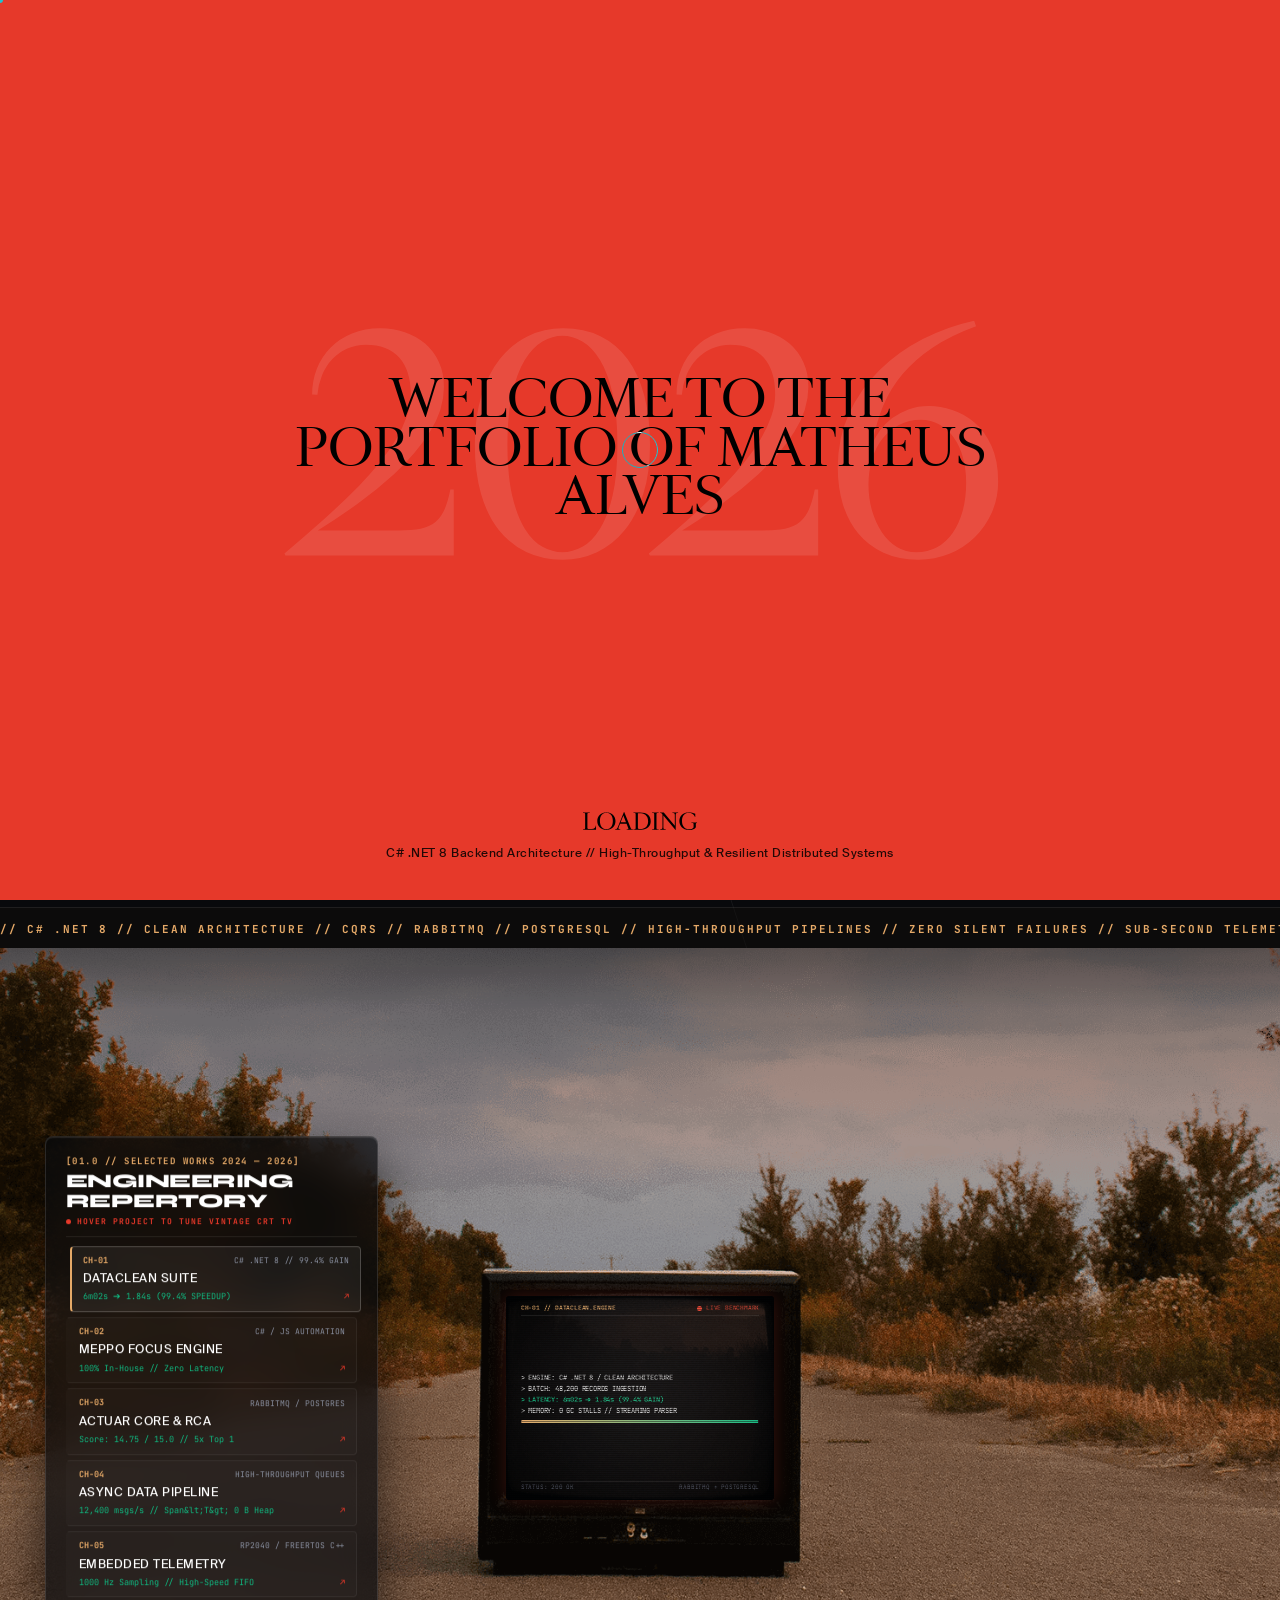
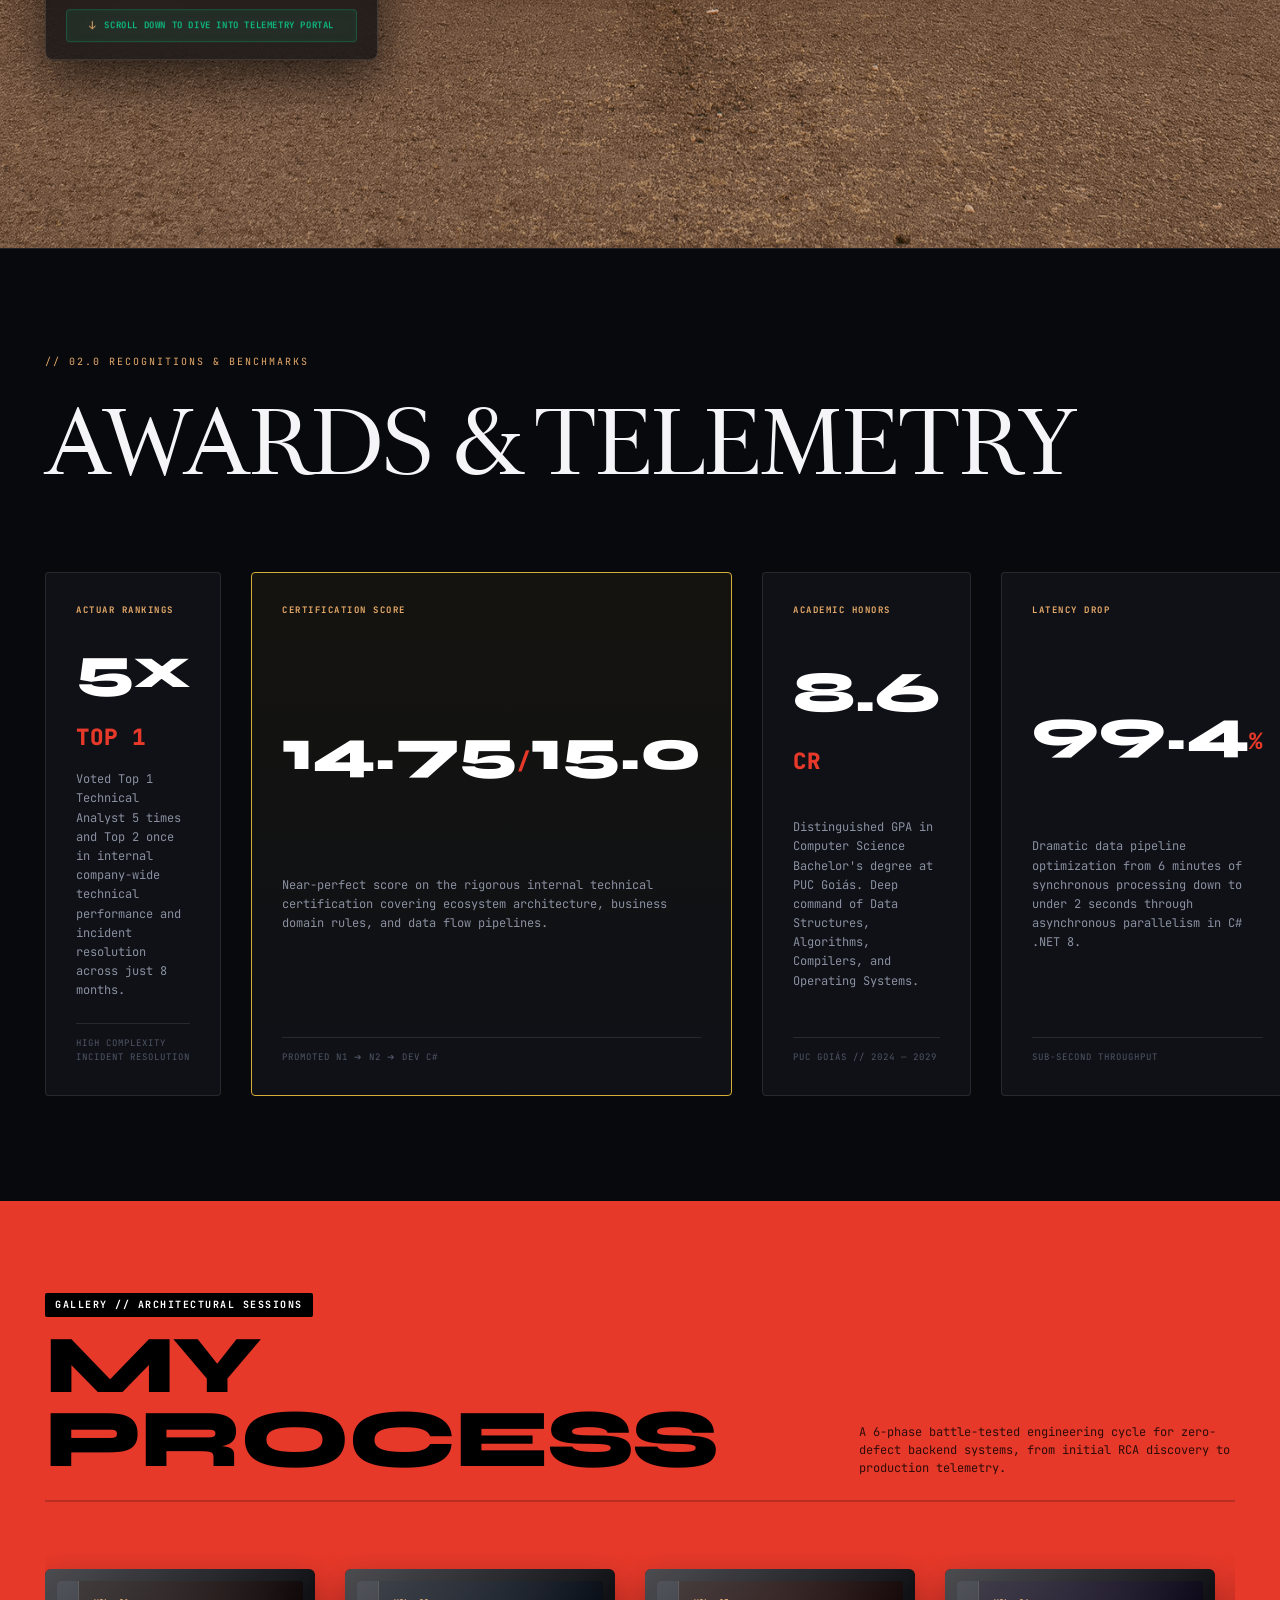
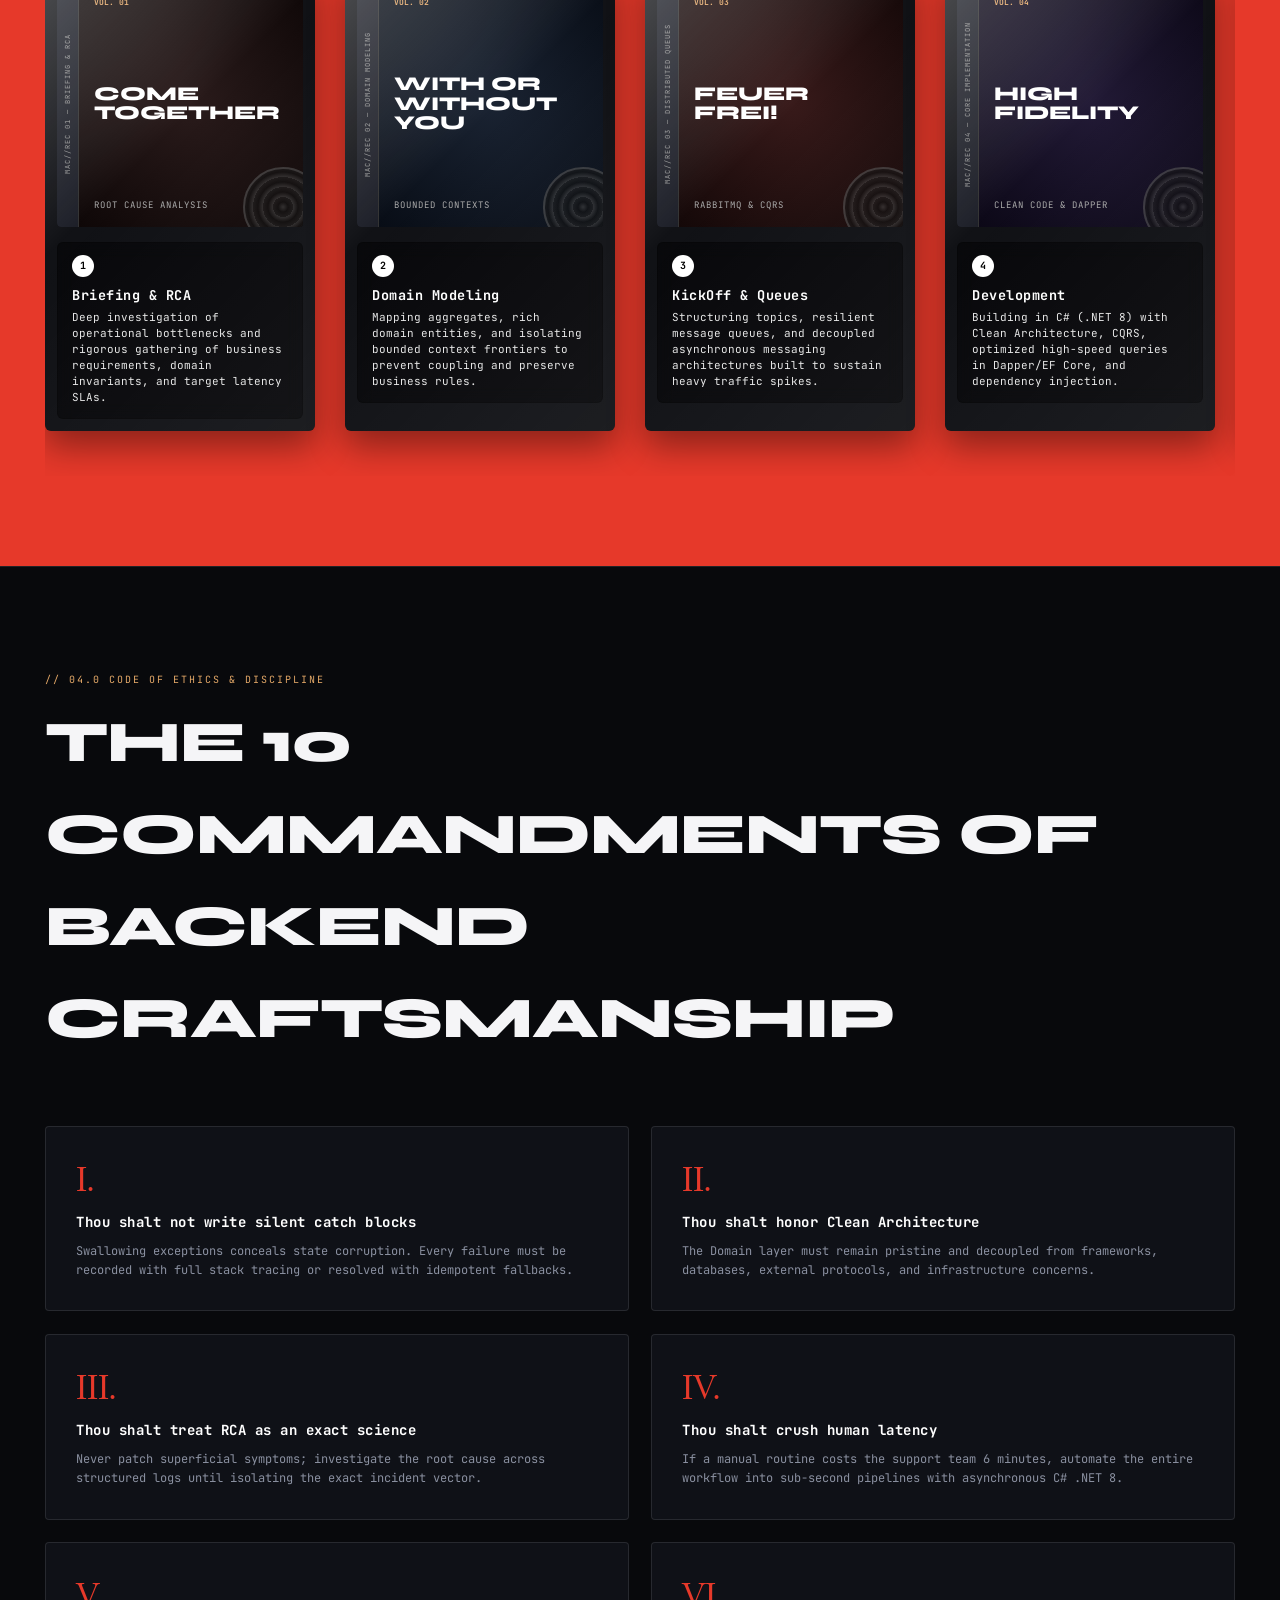
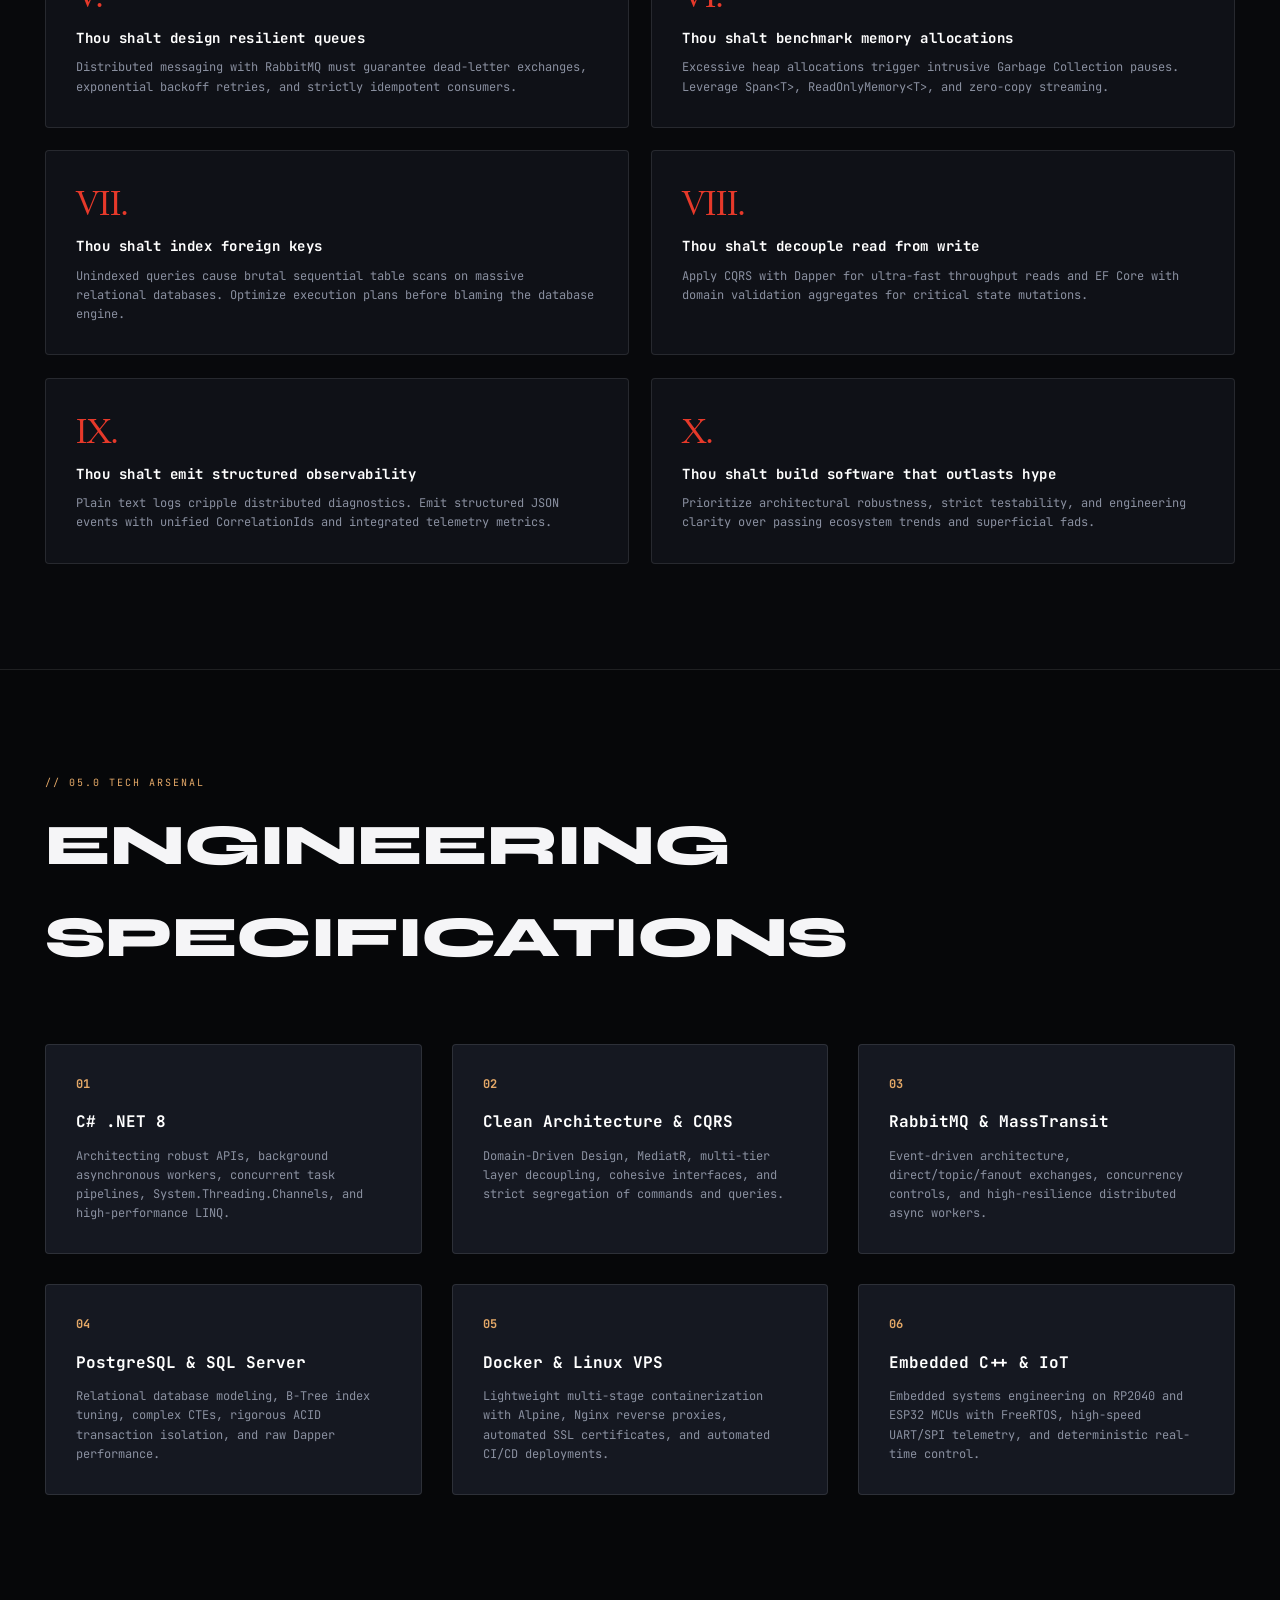
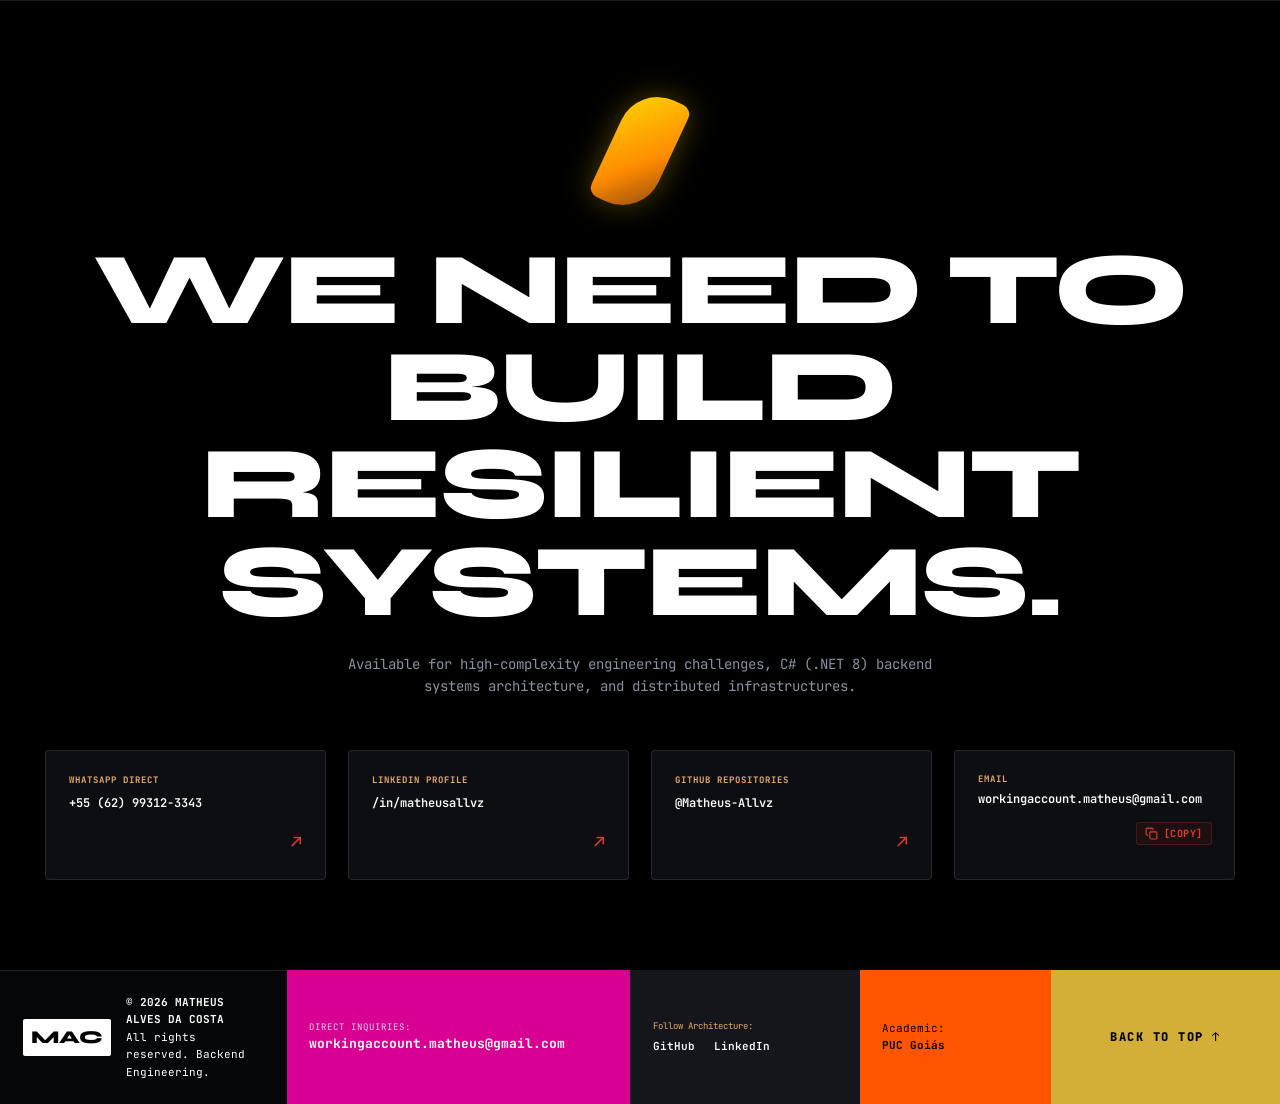
==== commit e02025f2: "fix(ui): harden HUD navbar, calibrate TV CRT typography, polish email copy button, and smooth scroll" ====
--- a/index.html
+++ b/index.html
@@ -21,7 +21,7 @@
     <link rel="preconnect" href="https://fonts.gstatic.com" crossorigin>
     <link href="https://fonts.googleapis.com/css2?family=Instrument+Serif:ital@0;1&family=JetBrains+Mono:ital,wght@0,300;0,400;0,600;0,700;1,400&family=Syne:wght@400;600;700;800;900&display=swap" rel="stylesheet">
     
-    <link rel="stylesheet" href="css/style.css?v=20260929_i18n">
+    <link rel="stylesheet" href="css/style.css?v=20260929_fix2">
 </head>
 <body class="editorial-body" data-audio="off">
 
@@ -938,10 +938,16 @@
                         <span class="c-arrow">↗</span>
                     </a>
 
-                    <button class="contact-card contact-card--copy magnetic-item" id="copyEmailBtn" data-email="workingaccount.matheus@gmail.com">
-                        <span class="c-label" data-i18n="outro.email">ELECTRONIC MAIL</span>
+                    <button class="contact-card contact-card--copy magnetic-item" id="copyEmailBtn" data-email="workingaccount.matheus@gmail.com" type="button" aria-label="Copiar email para a área de transferência">
+                        <span class="c-label" data-i18n="outro.email">EMAIL</span>
                         <span class="c-val">workingaccount.matheus@gmail.com</span>
-                        <span class="c-arrow">📋</span>
+                        <span class="c-copy-action">
+                            <svg class="c-copy-svg" width="13" height="13" viewBox="0 0 24 24" fill="none" stroke="currentColor" stroke-width="2" stroke-linecap="round" stroke-linejoin="round">
+                                <rect x="9" y="9" width="13" height="13" rx="2" ry="2"></rect>
+                                <path d="M5 15H4a2 2 0 0 1-2-2V4a2 2 0 0 1 2-2h9a2 2 0 0 1 2 2v1"></path>
+                            </svg>
+                            <span class="c-copy-text" id="copyBtnText" data-i18n="outro.copyBadge">[COPY]</span>
+                        </span>
                     </button>
                 </div>
             </div>
@@ -990,10 +996,11 @@
         <span class="toast-msg" data-i18n="toast.emailCopied">Email copiado para a área de transferência!</span>
     </div>
 
-    <!-- GSAP & ScrollTrigger Engine -->
-    <script src="js/gsap.min.js"></script>
-    <script src="js/ScrollTrigger.min.js"></script>
-    <script src="js/i18n.js?v=20260929_i18n"></script>
-    <script src="js/main.js?v=20260929_i18n"></script>
+    <!-- Smooth Scroll & GSAP Engine -->
+    <script src="js/lenis.min.js?v=20260929_fix2"></script>
+    <script src="js/gsap.min.js?v=20260929_fix2"></script>
+    <script src="js/ScrollTrigger.min.js?v=20260929_fix2"></script>
+    <script src="js/i18n.js?v=20260929_fix2"></script>
+    <script src="js/main.js?v=20260929_fix2"></script>
 </body>
 </html>
--- a/css/style.css
+++ b/css/style.css
@@ -84,6 +84,23 @@
     cursor: default;
 }
 
+/* Lenis Smooth Scroll Engine */
+html.lenis, html.lenis body {
+    height: auto;
+}
+.lenis.lenis-smooth {
+    scroll-behavior: auto !important;
+}
+.lenis.lenis-smooth [data-lenis-prevent] {
+    overscroll-behavior: contain;
+}
+.lenis.lenis-stopped {
+    overflow: hidden;
+}
+.lenis.lenis-scrolling iframe {
+    pointer-events: none;
+}
+
 @media (hover: hover) and (pointer: fine) {
     body.editorial-body {
         cursor: none;
@@ -396,12 +413,13 @@
     display: flex;
     align-items: center;
     justify-content: space-between;
-    padding: 0 2rem;
+    padding: 0 1.5rem;
     z-index: 1000;
     font-size: 11px;
     letter-spacing: 1px;
     transition: transform 0.65s cubic-bezier(0.16, 1, 0.3, 1), opacity 0.55s ease;
     will-change: transform, opacity;
+    box-sizing: border-box;
 }
 
 .editorial-hud.hud--hidden {
@@ -413,7 +431,9 @@
 .hud-left {
     display: flex;
     align-items: center;
-    gap: 1.5rem;
+    gap: 1.2rem;
+    flex-shrink: 0;
+    white-space: nowrap;
 }
 
 .hud-brand {
@@ -423,6 +443,8 @@
     align-items: center;
     gap: 0.6rem;
     font-weight: 700;
+    white-space: nowrap;
+    flex-shrink: 0;
 }
 
 .brand-code {
@@ -431,6 +453,13 @@
     font-size: 9px;
     padding: 2px 6px;
     border-radius: 2px;
+    white-space: nowrap;
+    flex-shrink: 0;
+}
+
+.brand-name {
+    white-space: nowrap;
+    letter-spacing: 1px;
 }
 
 .hud-status {
@@ -442,6 +471,8 @@
     padding: 2px 8px;
     border: 1px solid rgba(34, 197, 94, 0.25);
     border-radius: 12px;
+    white-space: nowrap;
+    flex-shrink: 0;
 }
 
 .status-pulse {
@@ -450,6 +481,11 @@
     background-color: var(--accent-green);
     border-radius: 50%;
     animation: pulseGlow 1.8s infinite;
+    flex-shrink: 0;
+}
+
+.status-text {
+    white-space: nowrap;
 }
 
 @keyframes pulseGlow {
@@ -460,6 +496,15 @@
 .hud-center {
     color: var(--text-muted);
     font-size: 10px;
+    white-space: nowrap;
+    flex-shrink: 0;
+    margin: 0 auto;
+}
+
+.hud-geo {
+    white-space: nowrap;
+    display: flex;
+    align-items: center;
 }
 
 .hud-geo .slash {
@@ -470,7 +515,9 @@
 .hud-right {
     display: flex;
     align-items: center;
-    gap: 1.2rem;
+    gap: 0.8rem;
+    flex-shrink: 0;
+    white-space: nowrap;
 }
 
 /* Language Switcher - Desktop HUD */
@@ -485,6 +532,8 @@
     font-family: var(--font-mono);
     font-size: 10px;
     letter-spacing: 0.5px;
+    white-space: nowrap;
+    flex-shrink: 0;
 }
 
 .hud-lang-btn {
@@ -498,6 +547,8 @@
     cursor: pointer;
     transition: color 0.2s ease, transform 0.15s ease;
     line-height: 1;
+    white-space: nowrap;
+    flex-shrink: 0;
 }
 
 .hud-lang-btn:hover {
@@ -573,12 +624,14 @@
     color: var(--text-main);
     font-family: var(--font-mono);
     font-size: 10px;
-    padding: 4px 10px;
+    padding: 4px 8px;
     border-radius: 4px;
     display: flex;
     align-items: center;
     gap: 6px;
     transition: all 0.2s ease;
+    white-space: nowrap;
+    flex-shrink: 0;
 }
 
 .hud-audio-btn:hover {
@@ -589,7 +642,9 @@
 .hud-nav {
     display: flex;
     align-items: center;
-    gap: 0.8rem;
+    gap: 0.5rem;
+    white-space: nowrap;
+    flex-shrink: 0;
 }
 
 .nav-link {
@@ -597,9 +652,11 @@
     color: var(--text-muted);
     font-size: 10px;
     font-weight: 600;
-    padding: 4px 8px;
+    padding: 4px 6px;
     border-radius: 3px;
     transition: all 0.2s ease;
+    white-space: nowrap;
+    flex-shrink: 0;
 }
 
 .nav-link .num {
@@ -617,6 +674,8 @@
     background: #ffffff;
     color: #000000 !important;
     font-weight: 700;
+    white-space: nowrap;
+    flex-shrink: 0;
 }
 
 .nav-link--cta .num {
@@ -1178,14 +1237,15 @@
     position: relative;
     width: 100%;
     height: 100%;
-    padding: 5% 7%;
+    padding: 3.5% 5.5%;
     box-sizing: border-box;
     display: flex;
     flex-direction: column;
     justify-content: space-between;
     font-family: var(--font-mono);
     color: #ffffff;
-    font-size: clamp(6px, 0.85vw, 13px);
+    font-size: clamp(5px, 0.60vw, 9.6px);
+    letter-spacing: -0.2px;
     z-index: 5;
 }
 
@@ -1206,8 +1266,9 @@
     justify-content: space-between;
     align-items: center;
     border-bottom: 1px solid rgba(255,255,255,0.15);
-    padding-bottom: 3px;
-    font-size: 0.85em;
+    padding-bottom: 2px;
+    font-size: 0.82em;
+    line-height: 1.2;
 }
 
 .tv-ch-badge {
@@ -1223,7 +1284,7 @@
 }
 
 .rec-dot {
-    width: 6px; height: 6px;
+    width: 5px; height: 5px;
     background: var(--accent-red);
     border-radius: 50%;
     display: inline-block;
@@ -1238,15 +1299,18 @@
 .tv-terminal-content {
     display: flex;
     flex-direction: column;
-    gap: 3px;
+    gap: 2.2px;
     margin: auto 0;
-    line-height: 1.35;
+    line-height: 1.25;
 }
 
 .term-row {
+    font-size: 0.92em;
+    line-height: 1.25;
     white-space: nowrap;
     overflow: hidden;
     text-overflow: ellipsis;
+    letter-spacing: -0.2px;
 }
 
 .highlight-green {
@@ -1256,9 +1320,9 @@
 
 .term-progress-track {
     width: 100%;
-    height: 4px;
+    height: 3px;
     background: rgba(255,255,255,0.12);
-    margin-top: 4px;
+    margin-top: 2px;
     border-radius: 2px;
     overflow: hidden;
 }
@@ -1273,9 +1337,10 @@
     justify-content: space-between;
     align-items: center;
     border-top: 1px solid rgba(255,255,255,0.15);
-    padding-top: 3px;
-    font-size: 0.75em;
+    padding-top: 2px;
+    font-size: 0.78em;
     color: var(--text-dim);
+    line-height: 1.2;
 }
 
 /* ==========================================================================
@@ -1287,47 +1352,47 @@
     left: clamp(1.5rem, 3.5vw, 4.5rem);
     top: 50%;
     transform: translateY(-50%);
-    width: clamp(310px, 28vw, 440px);
-    max-height: 88vh;
+    width: clamp(300px, 26vw, 410px);
+    max-height: 92vh;
     display: flex;
     flex-direction: column;
     justify-content: space-between;
-    background: rgba(7, 9, 13, 0.45);
-    backdrop-filter: blur(14px);
-    -webkit-backdrop-filter: blur(14px);
-    border: 1px solid rgba(255, 255, 255, 0.09);
+    background: rgba(7, 9, 13, 0.70);
+    backdrop-filter: blur(16px);
+    -webkit-backdrop-filter: blur(16px);
+    border: 1px solid rgba(255, 255, 255, 0.12);
     border-radius: 8px;
-    padding: 1.4rem 1.6rem;
-    box-shadow: 0 20px 50px rgba(0, 0, 0, 0.55), inset 0 1px 0 rgba(255, 255, 255, 0.08);
+    padding: 1.1rem 1.3rem;
+    box-shadow: 0 20px 50px rgba(0, 0, 0, 0.65), inset 0 1px 0 rgba(255, 255, 255, 0.08);
     z-index: 15;
     pointer-events: all;
     will-change: transform, opacity;
 }
 
 .lateral-header {
-    margin-bottom: 0.8rem;
+    margin-bottom: 0.6rem;
     border-bottom: 1px solid rgba(255, 255, 255, 0.08);
-    padding-bottom: 0.7rem;
+    padding-bottom: 0.5rem;
 }
 
 .lateral-counter {
     font-family: var(--font-mono);
-    font-size: 9.5px;
+    font-size: 9px;
     color: var(--accent-amber);
     letter-spacing: 1.5px;
     display: block;
-    margin-bottom: 4px;
+    margin-bottom: 3px;
     font-weight: 700;
 }
 
 .lateral-heading {
     font-family: var(--font-display);
-    font-size: clamp(1.25rem, 1.7vw, 1.8rem);
+    font-size: clamp(1.15rem, 1.5vw, 1.6rem);
     font-weight: 800;
     letter-spacing: -0.5px;
     color: #ffffff;
     line-height: 1.05;
-    margin: 0 0 6px 0;
+    margin: 0 0 4px 0;
 }
 
 .lateral-broadcast-indicator {
@@ -1335,15 +1400,15 @@
     align-items: center;
     gap: 6px;
     font-family: var(--font-mono);
-    font-size: 8.5px;
+    font-size: 8px;
     color: var(--accent-red);
     letter-spacing: 1px;
     font-weight: 700;
 }
 
 .broadcast-dot {
-    width: 6px;
-    height: 6px;
+    width: 5px;
+    height: 5px;
     background-color: var(--accent-red);
     border-radius: 50%;
     animation: recBlink 1.2s infinite alternate;
@@ -1352,7 +1417,7 @@
 .lateral-list {
     display: flex;
     flex-direction: column;
-    gap: 6px;
+    gap: 5px;
 }
 
 .lateral-item {
@@ -1360,12 +1425,12 @@
     border: 1px solid rgba(255, 255, 255, 0.06);
     border-left: 2px solid transparent;
     border-radius: 4px;
-    padding: 9px 12px;
+    padding: 7px 11px;
     cursor: pointer;
     transition: all 0.25s cubic-bezier(0.16, 1, 0.3, 1);
     display: flex;
     flex-direction: column;
-    gap: 3px;
+    gap: 2px;
     text-decoration: none;
     position: relative;
 }
@@ -1375,7 +1440,7 @@
     background: rgba(255, 255, 255, 0.08);
     border-color: rgba(255, 255, 255, 0.2);
     border-left-color: var(--accent-vermilion);
-    transform: translateX(6px);
+    transform: translateX(4px);
 }
 
 .lateral-item.active {
@@ -1388,7 +1453,7 @@
     justify-content: space-between;
     align-items: center;
     font-family: var(--font-mono);
-    font-size: 9px;
+    font-size: 8.5px;
 }
 
 .lateral-item__ch {
@@ -1398,12 +1463,12 @@
 
 .lateral-item__badge {
     color: var(--text-muted);
-    font-size: 8.5px;
+    font-size: 8px;
 }
 
 .lateral-item__title {
     font-family: var(--font-sans);
-    font-size: 13px;
+    font-size: 12px;
     font-weight: 700;
     letter-spacing: 0.5px;
     color: #ffffff;
@@ -1415,7 +1480,7 @@
     justify-content: space-between;
     align-items: center;
     font-family: var(--font-mono);
-    font-size: 9px;
+    font-size: 8.5px;
     color: #10b981;
 }
 
@@ -1430,21 +1495,36 @@
 }
 
 .lateral-scroll-hint {
-    margin-top: 0.7rem;
-    padding-top: 0.5rem;
-    border-top: 1px solid rgba(255, 255, 255, 0.06);
-    display: flex;
-    align-items: center;
-    gap: 6px;
+    margin-top: 0.75rem;
+    padding: 7px 10px;
+    background: rgba(16, 185, 129, 0.09);
+    border: 1px solid rgba(16, 185, 129, 0.28);
+    border-radius: 4px;
+    display: flex;
+    align-items: center;
+    justify-content: center;
+    gap: 8px;
     font-family: var(--font-mono);
-    font-size: 8.5px;
-    color: var(--text-dim);
-    letter-spacing: 0.5px;
+    font-size: 9px;
+    font-weight: 700;
+    color: #10b981;
+    letter-spacing: 0.6px;
+    text-transform: uppercase;
+    box-shadow: inset 0 0 10px rgba(16, 185, 129, 0.06);
+    transition: all 0.2s ease;
+}
+
+.lateral-scroll-hint:hover {
+    background: rgba(16, 185, 129, 0.16);
+    border-color: rgba(16, 185, 129, 0.5);
 }
 
 .hint-arrow {
     color: var(--accent-amber);
-    animation: bounceDown 1.5s infinite;
+    font-size: 11px;
+    font-weight: 800;
+    display: inline-block;
+    animation: bounceDown 1.4s infinite ease-in-out;
 }
 
 @keyframes bounceDown {
@@ -2308,6 +2388,7 @@
 .contact-card--copy {
     font-family: var(--font-mono);
     cursor: pointer;
+    width: 100%;
 }
 
 .c-label {
@@ -2329,6 +2410,43 @@
     align-self: flex-end;
     font-size: 1.2rem;
     color: var(--accent-red);
+}
+
+.c-copy-action {
+    margin-top: 1rem;
+    align-self: flex-end;
+    display: inline-flex;
+    align-items: center;
+    gap: 6px;
+    font-family: var(--font-mono);
+    font-size: 10px;
+    font-weight: 700;
+    letter-spacing: 0.5px;
+    color: var(--accent-vermilion);
+    padding: 4px 8px;
+    border-radius: 3px;
+    background: rgba(230, 57, 42, 0.08);
+    border: 1px solid rgba(230, 57, 42, 0.22);
+    transition: all 0.2s ease;
+    line-height: 1;
+}
+
+.c-copy-svg {
+    stroke: currentColor;
+    display: inline-block;
+    vertical-align: middle;
+}
+
+.contact-card--copy:hover .c-copy-action {
+    background: var(--accent-vermilion);
+    color: #ffffff;
+    border-color: var(--accent-vermilion);
+}
+
+.contact-card--copy.copied .c-copy-action {
+    background: rgba(16, 185, 129, 0.15);
+    border-color: #10b981;
+    color: #10b981;
 }
 
 
@@ -2614,6 +2732,31 @@
 /* ==========================================================================
    RESPONSIVE DESIGN (TABLETS & MOBILE BREAKPOINTS)
    ========================================================================== */
+
+/* Responsive HUD progressive disclosure to prevent wrapping, squishing & clipping */
+@media (max-width: 1350px) {
+    .hud-geo {
+        display: none !important;
+    }
+}
+
+@media (max-width: 1140px) {
+    .hud-status {
+        display: none !important;
+    }
+}
+
+@media (max-width: 1040px) {
+    .hud-nav {
+        display: none !important;
+    }
+    .hud-mobile-btn {
+        display: inline-flex !important;
+    }
+    .editorial-hud {
+        padding: 0 1.2rem;
+    }
+}
 
 @media (max-width: 1200px) {
     .metrics-table-grid {
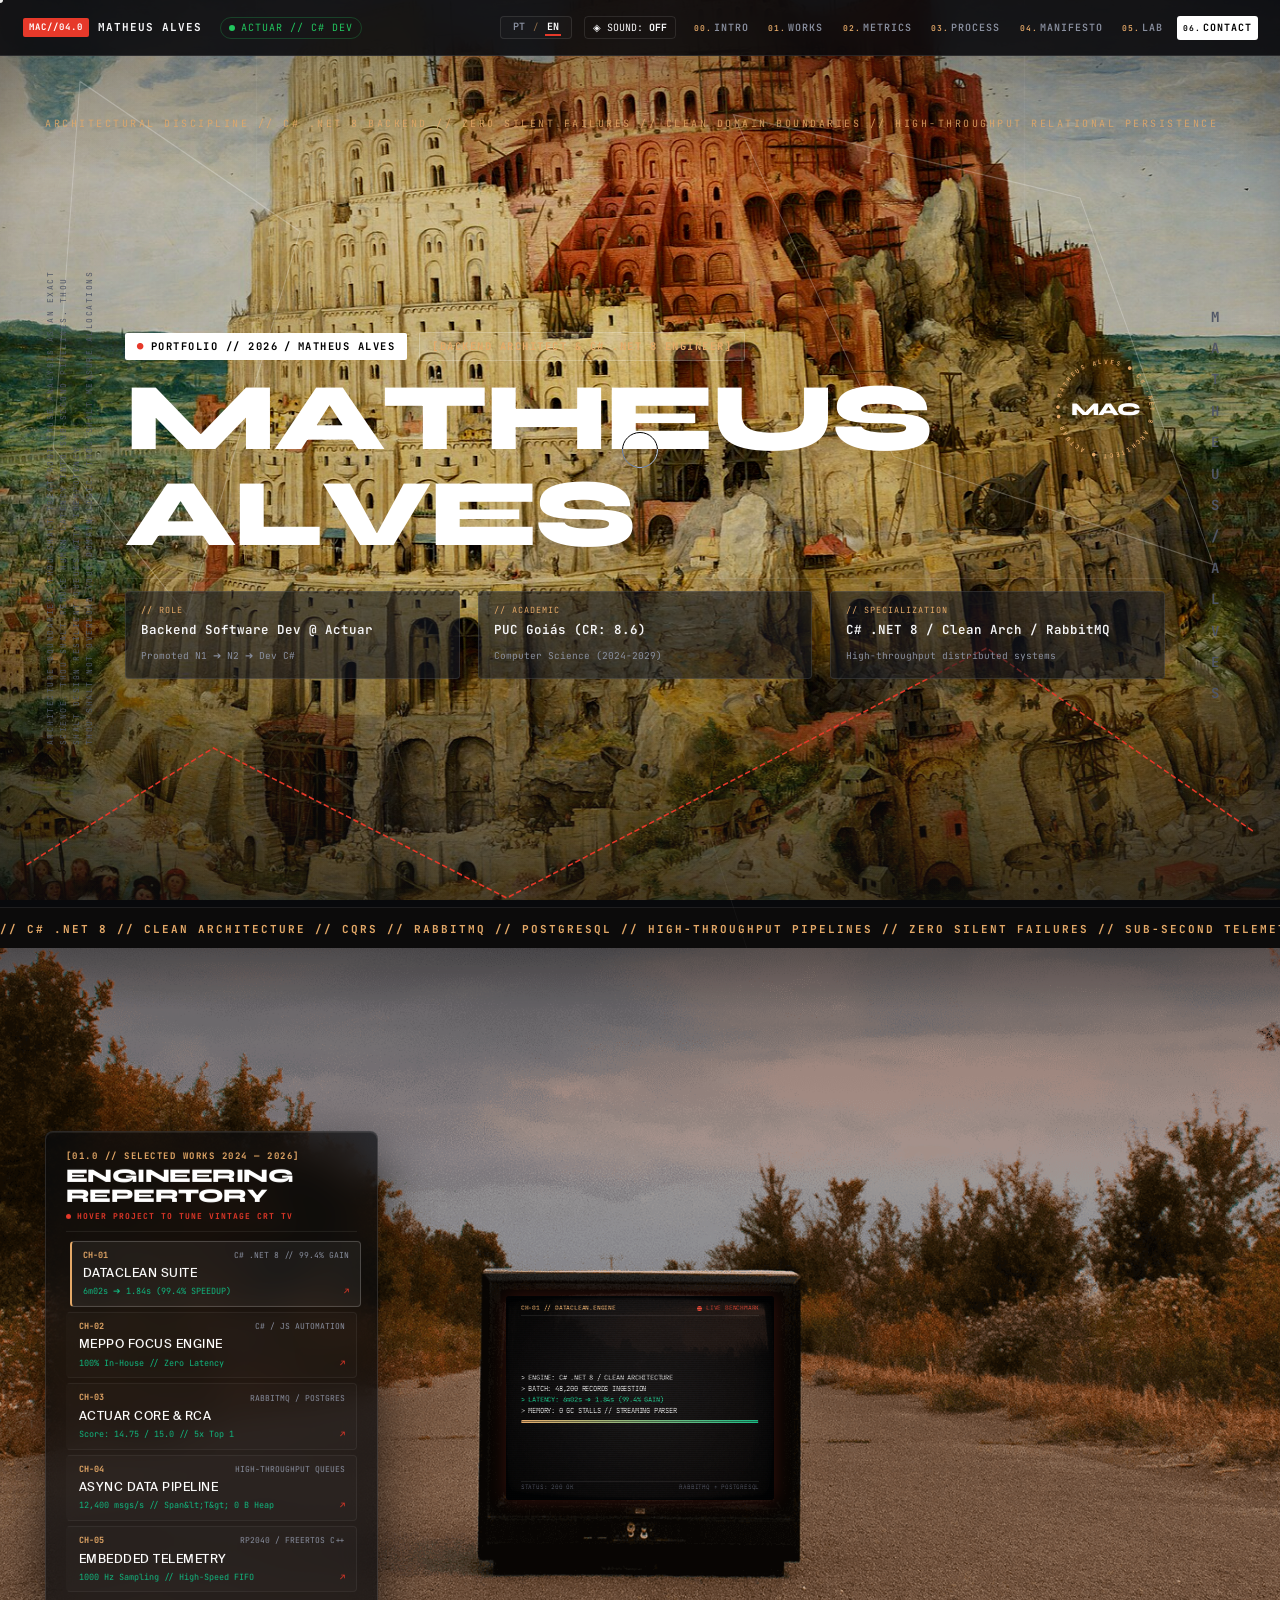
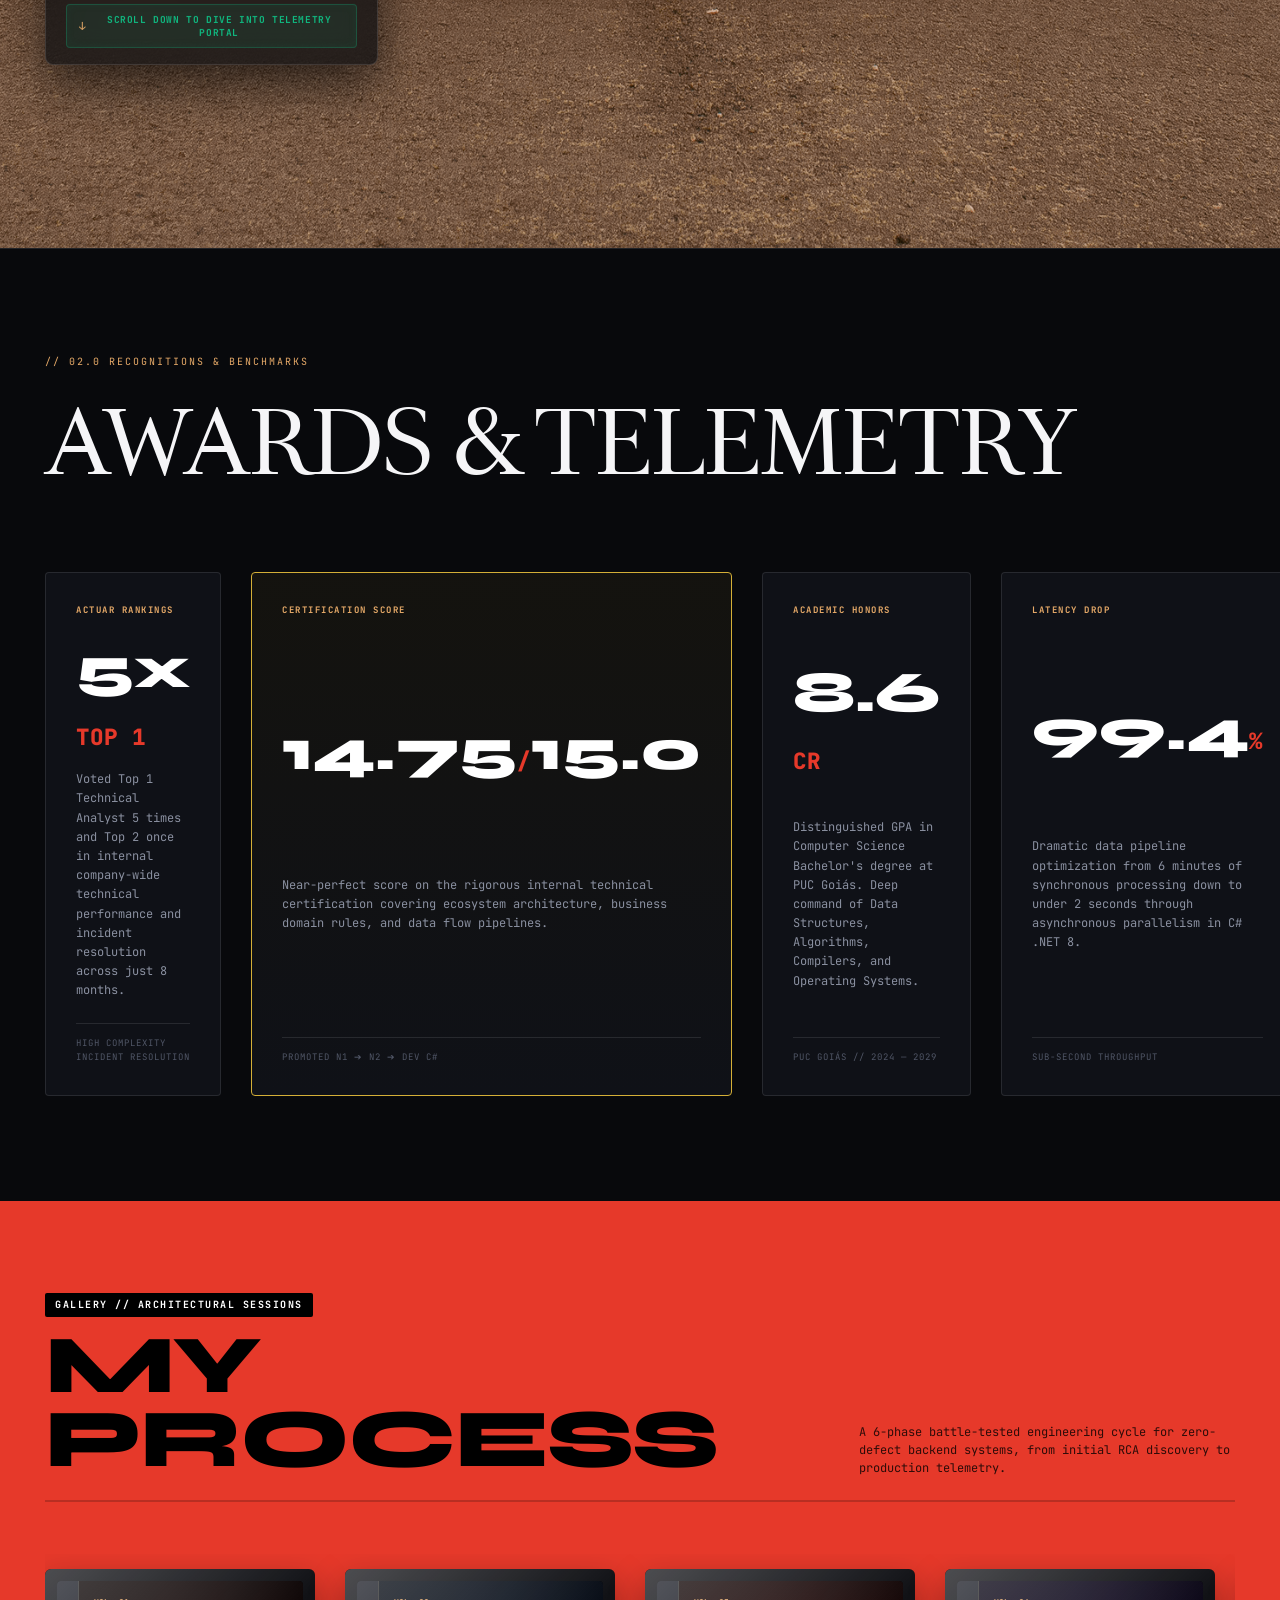
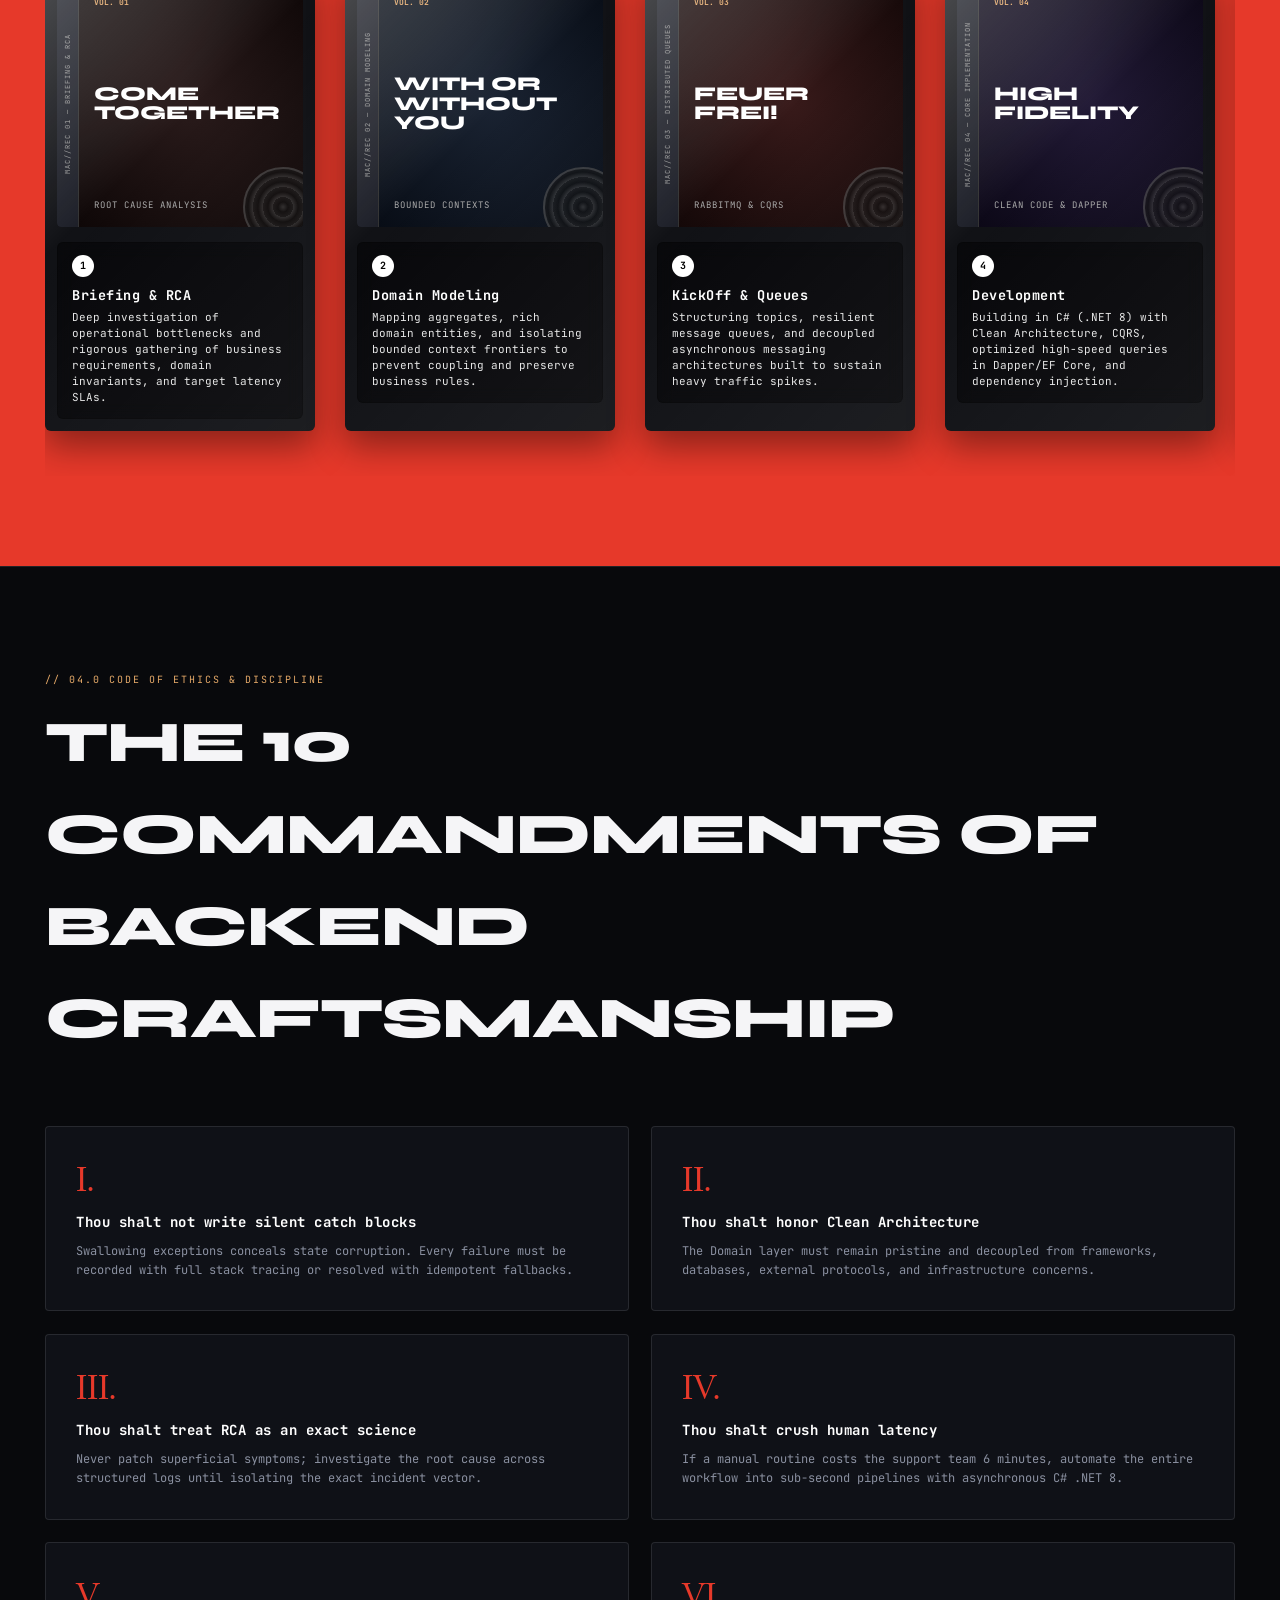
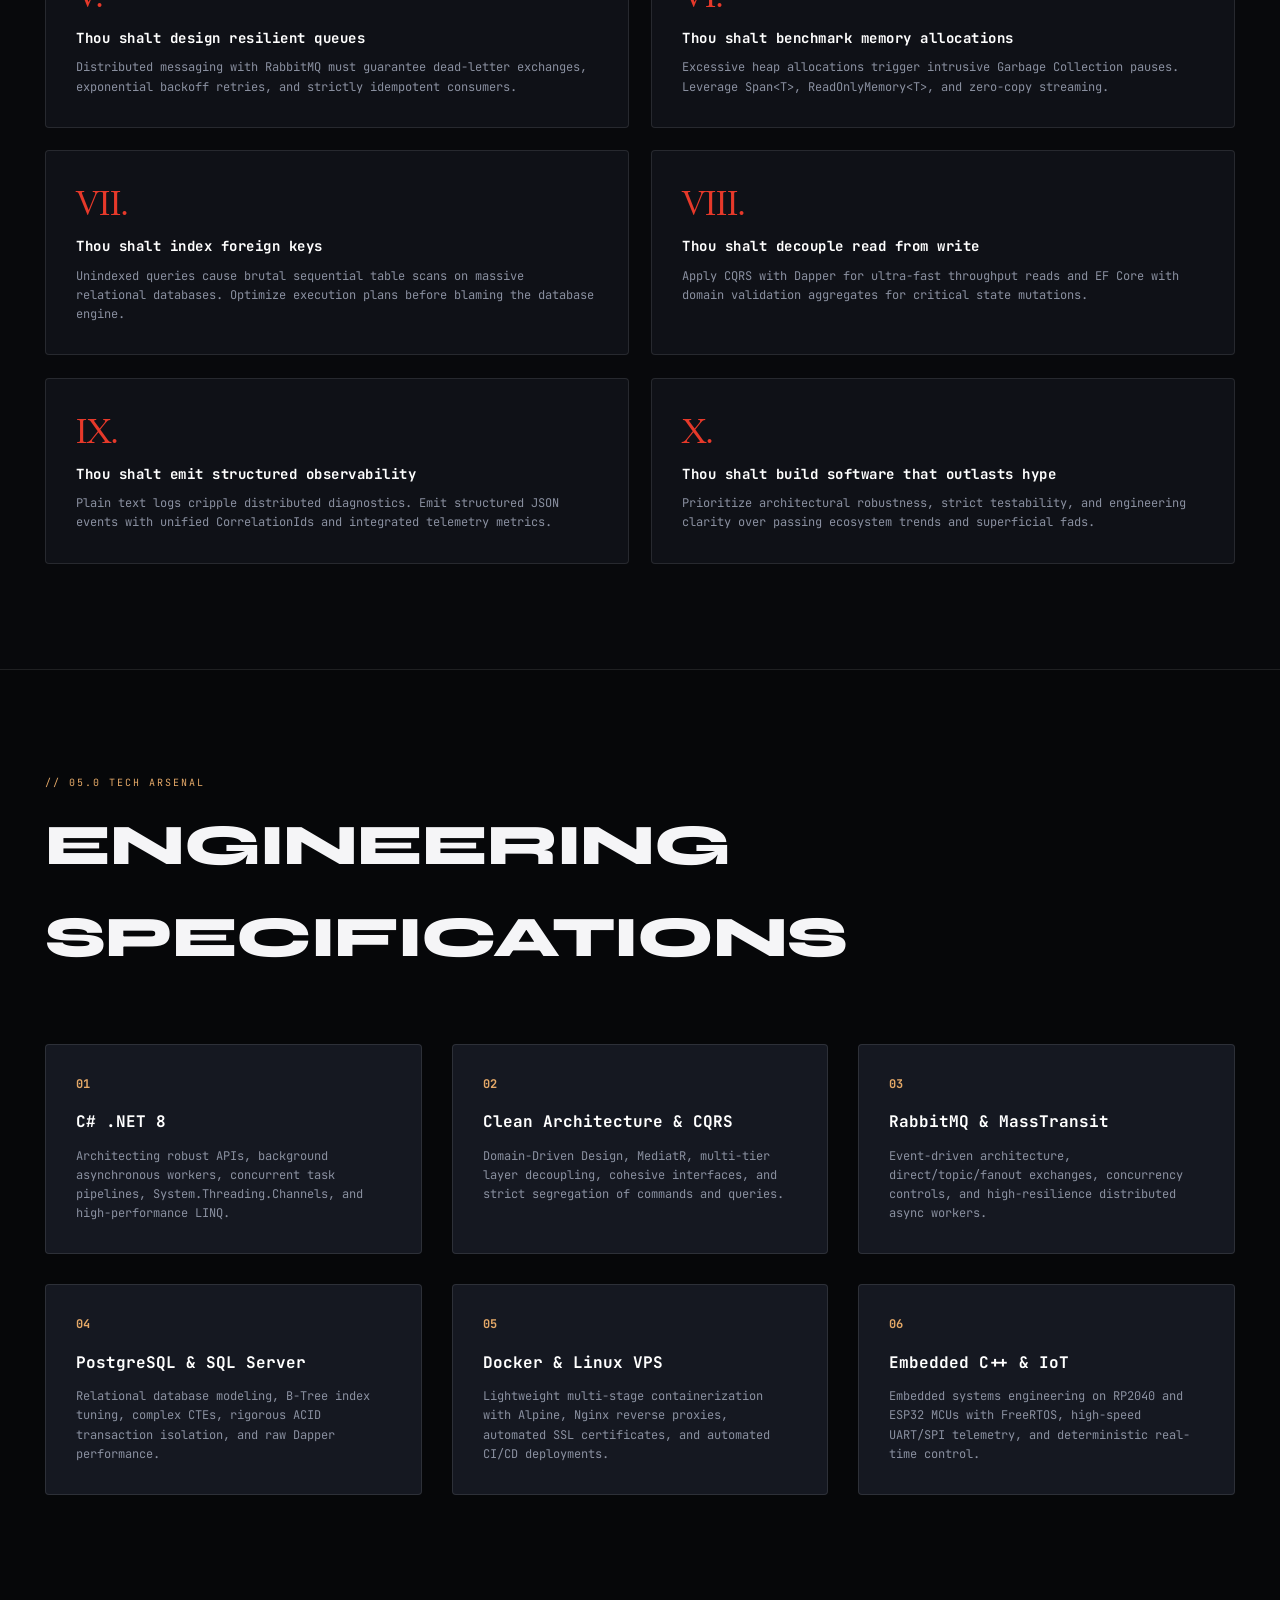
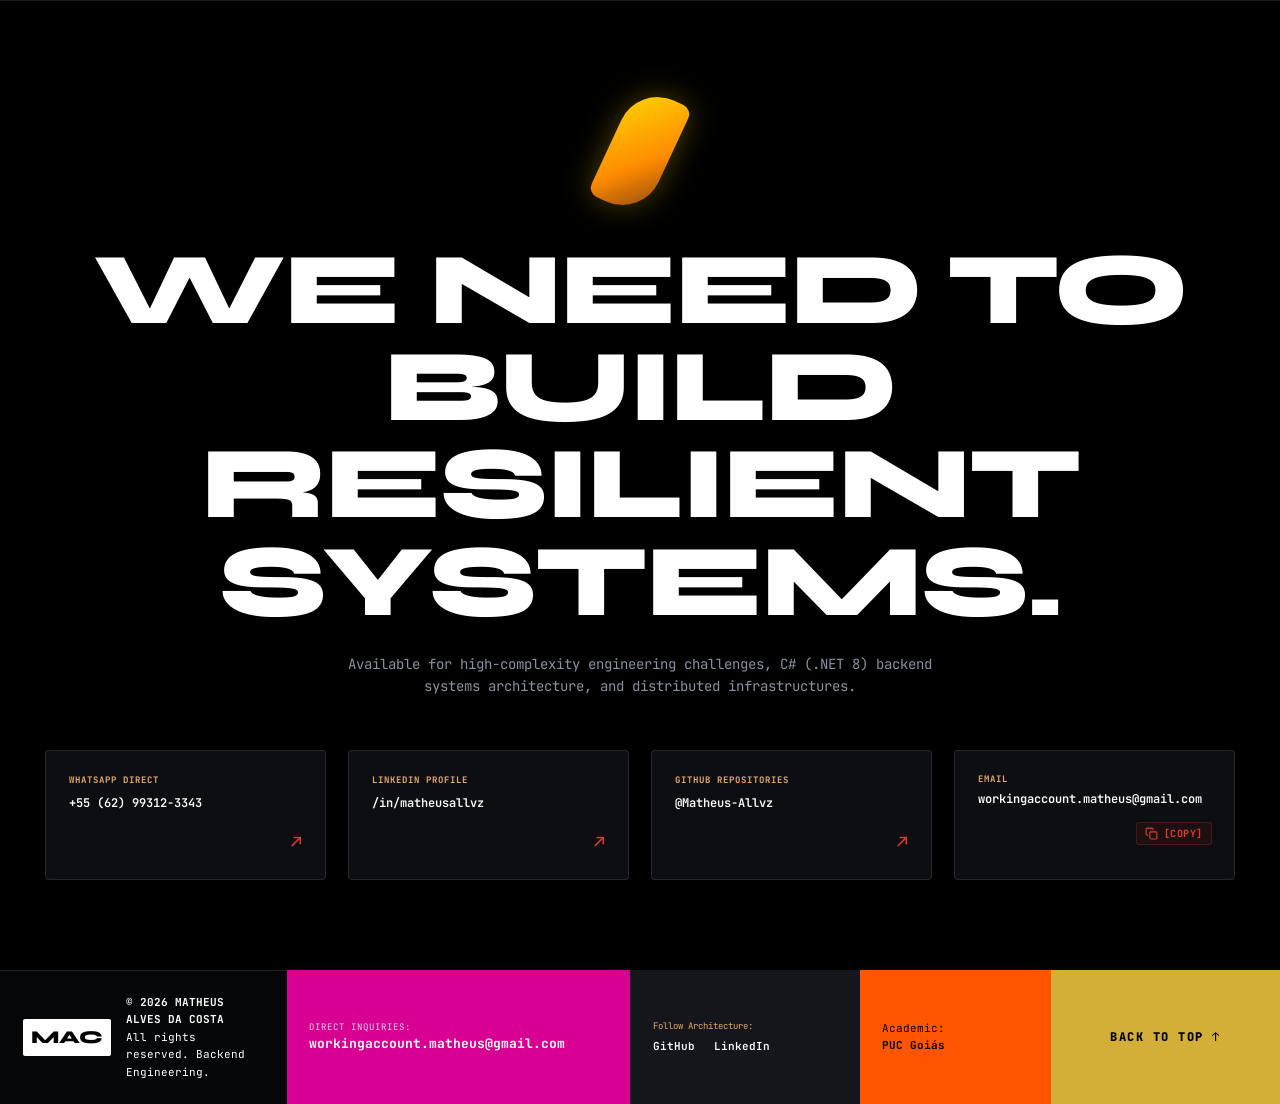
==== commit c84f24eb: "feat(interaction): add automatic smooth scroll dive on lateral hint click" ====
--- a/index.html
+++ b/index.html
@@ -569,10 +569,10 @@
                         </article>
                     </div>
 
-                    <div class="lateral-scroll-hint">
+                    <button class="lateral-scroll-hint magnetic-item" id="scrollDiveBtn" type="button" aria-label="Rolar para mergulhar no portal de telemetria" data-cursor="DIVE">
                         <span class="hint-arrow">↓</span>
                         <span class="hint-text" data-i18n="works.scrollHint">SCROLL DOWN TO DIVE INTO TELEMETRY PORTAL</span>
-                    </div>
+                    </button>
                 </aside>
             </div>
         </section>
--- a/css/style.css
+++ b/css/style.css
@@ -1496,7 +1496,7 @@
 
 .lateral-scroll-hint {
     margin-top: 0.75rem;
-    padding: 7px 10px;
+    padding: 8px 12px;
     background: rgba(16, 185, 129, 0.09);
     border: 1px solid rgba(16, 185, 129, 0.28);
     border-radius: 4px;
@@ -1505,18 +1505,31 @@
     justify-content: center;
     gap: 8px;
     font-family: var(--font-mono);
-    font-size: 9px;
+    font-size: 9.5px;
     font-weight: 700;
     color: #10b981;
     letter-spacing: 0.6px;
     text-transform: uppercase;
     box-shadow: inset 0 0 10px rgba(16, 185, 129, 0.06);
-    transition: all 0.2s ease;
-}
-
-.lateral-scroll-hint:hover {
-    background: rgba(16, 185, 129, 0.16);
-    border-color: rgba(16, 185, 129, 0.5);
+    transition: all 0.25s cubic-bezier(0.16, 1, 0.3, 1);
+    cursor: pointer;
+    width: 100%;
+    outline: none;
+    user-select: none;
+}
+
+.lateral-scroll-hint:hover,
+.lateral-scroll-hint:focus-visible {
+    background: rgba(16, 185, 129, 0.20);
+    border-color: rgba(16, 185, 129, 0.65);
+    color: #ffffff;
+    box-shadow: 0 0 16px rgba(16, 185, 129, 0.30), inset 0 0 12px rgba(16, 185, 129, 0.12);
+    transform: translateY(-2px);
+}
+
+.lateral-scroll-hint:active {
+    transform: translateY(0);
+    background: rgba(16, 185, 129, 0.28);
 }
 
 .hint-arrow {
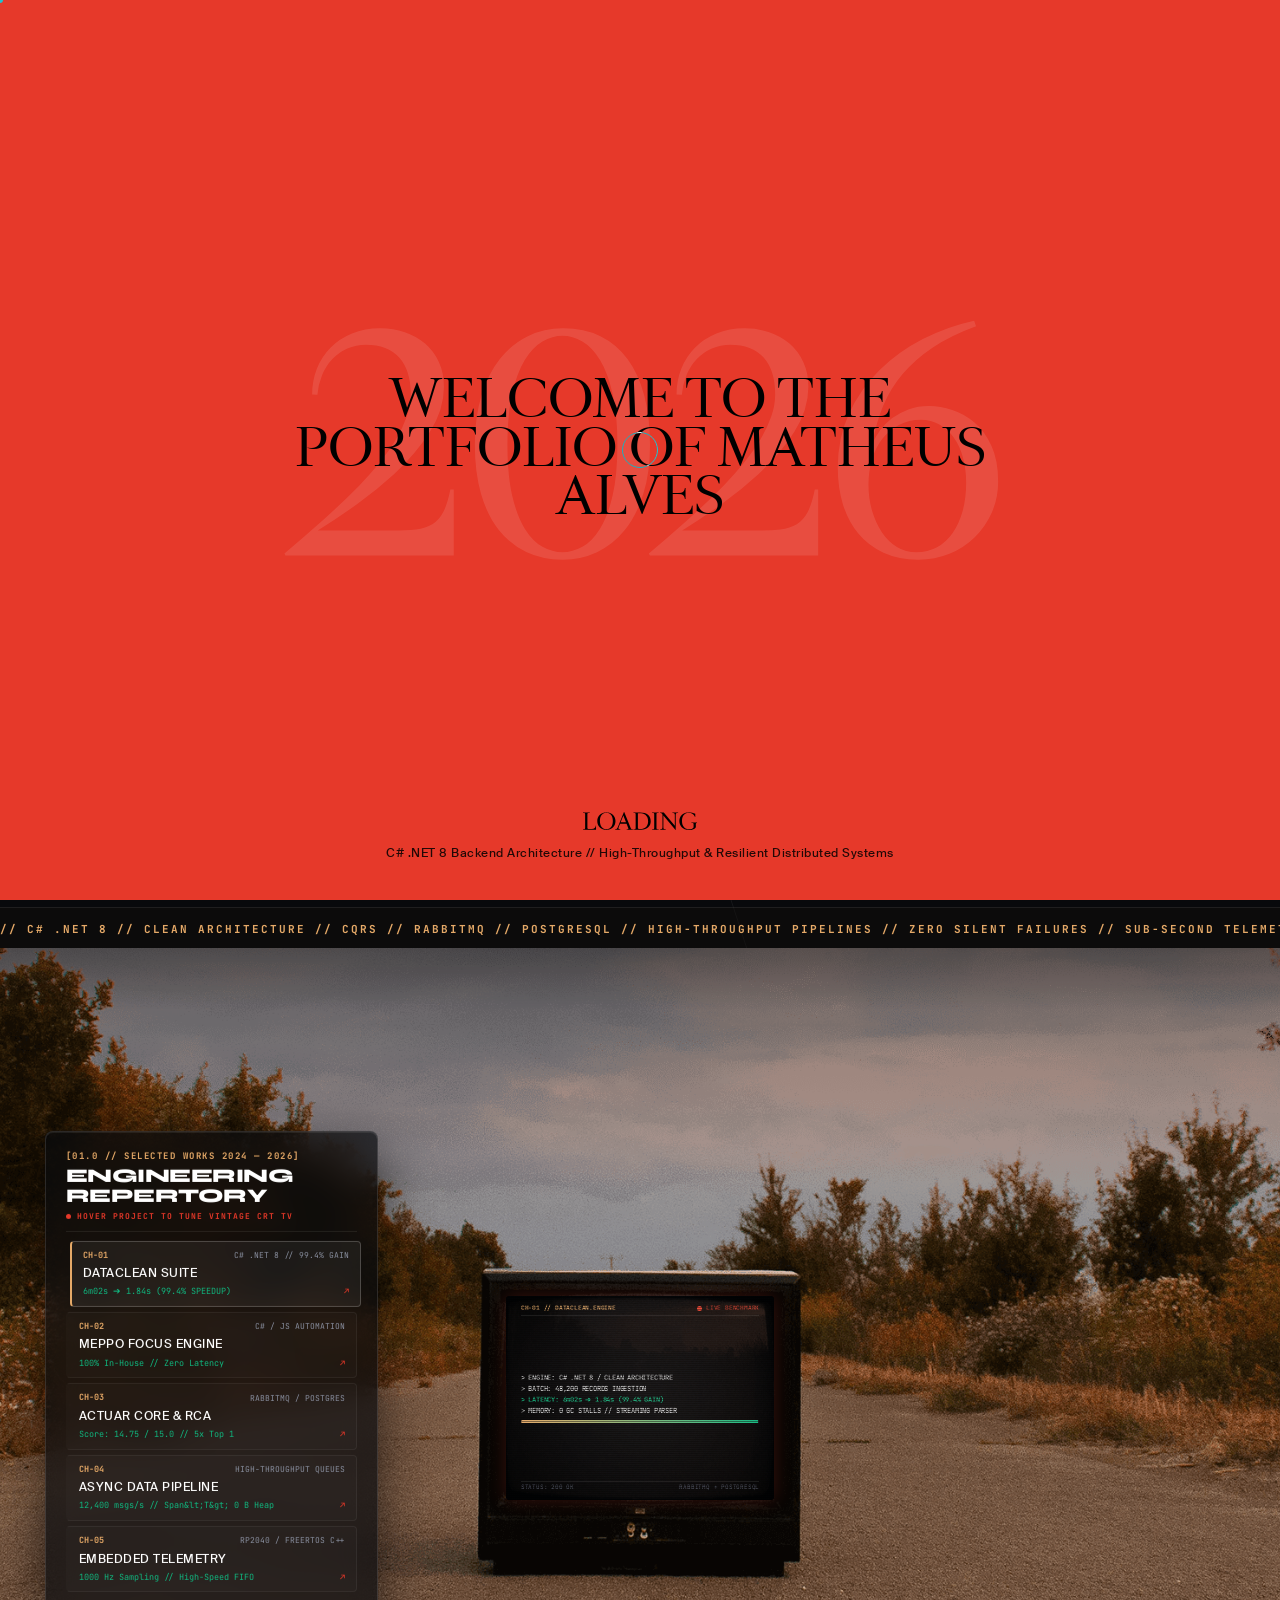
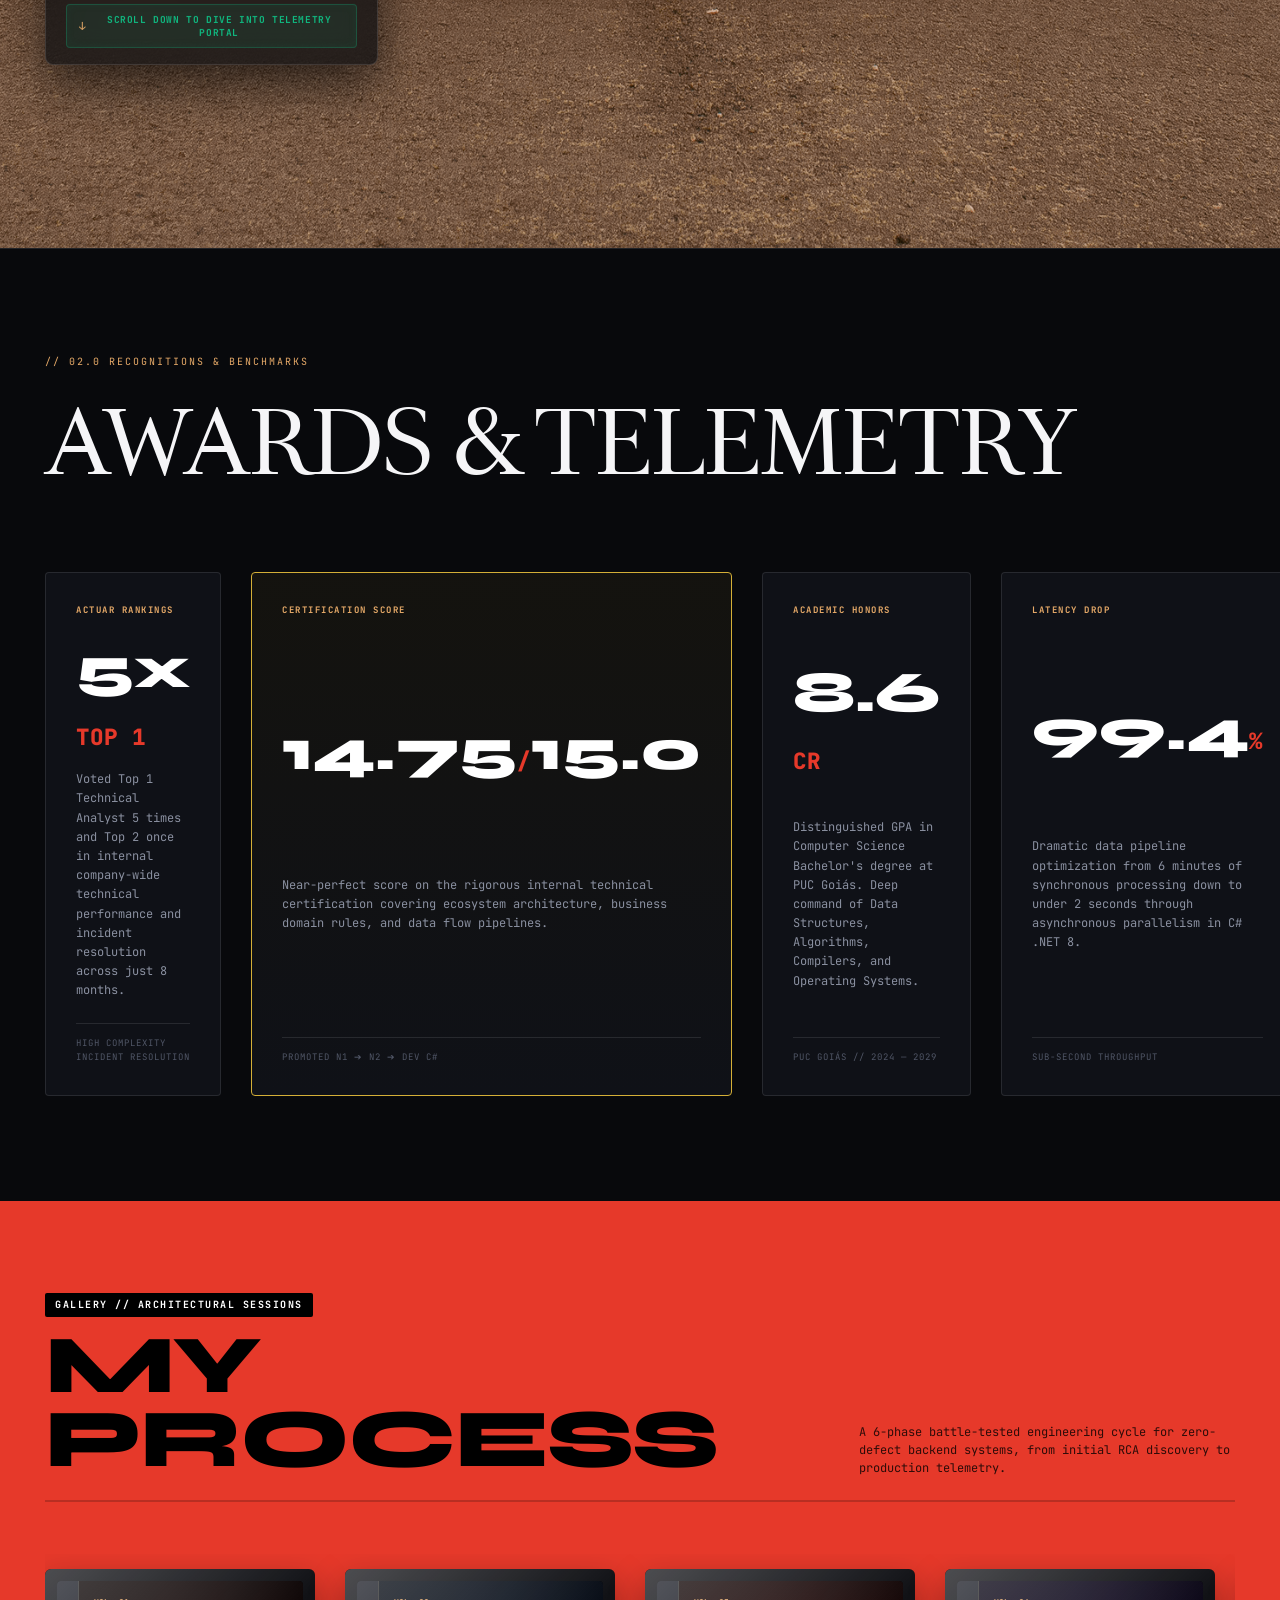
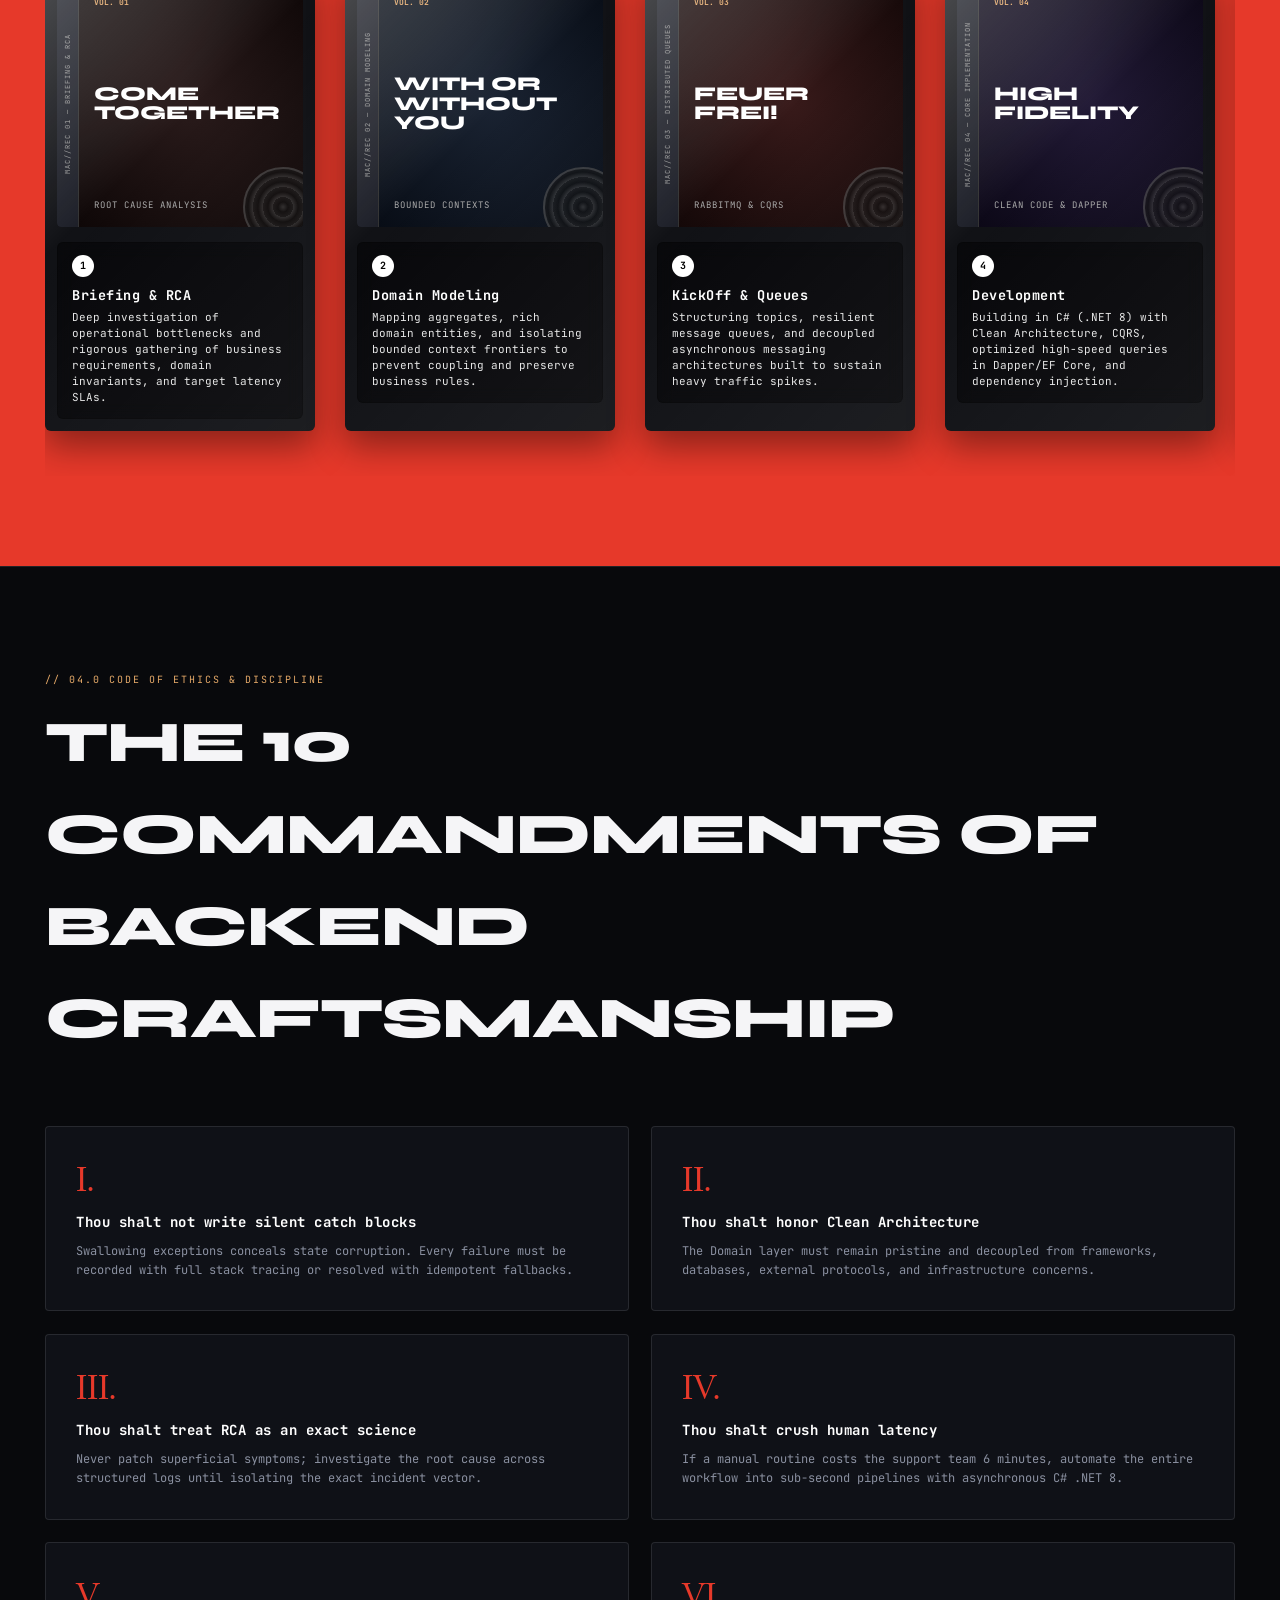
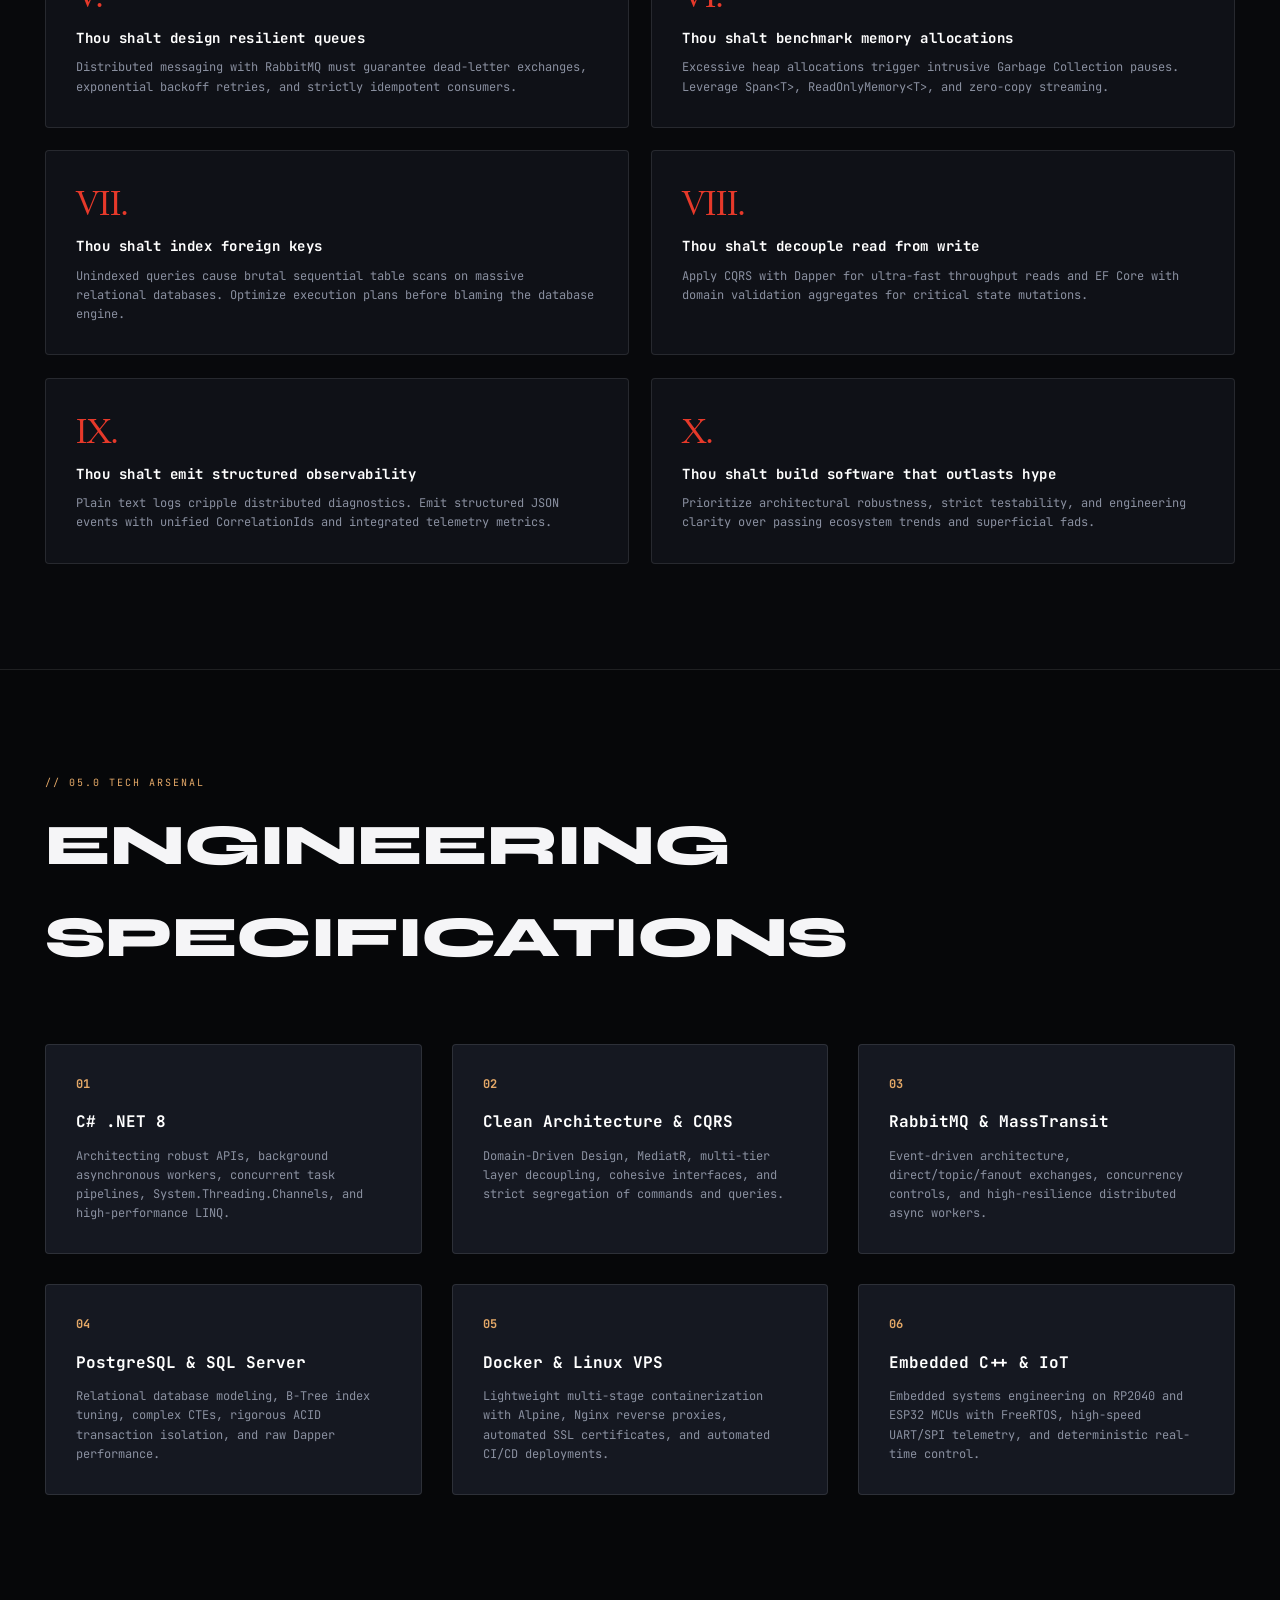
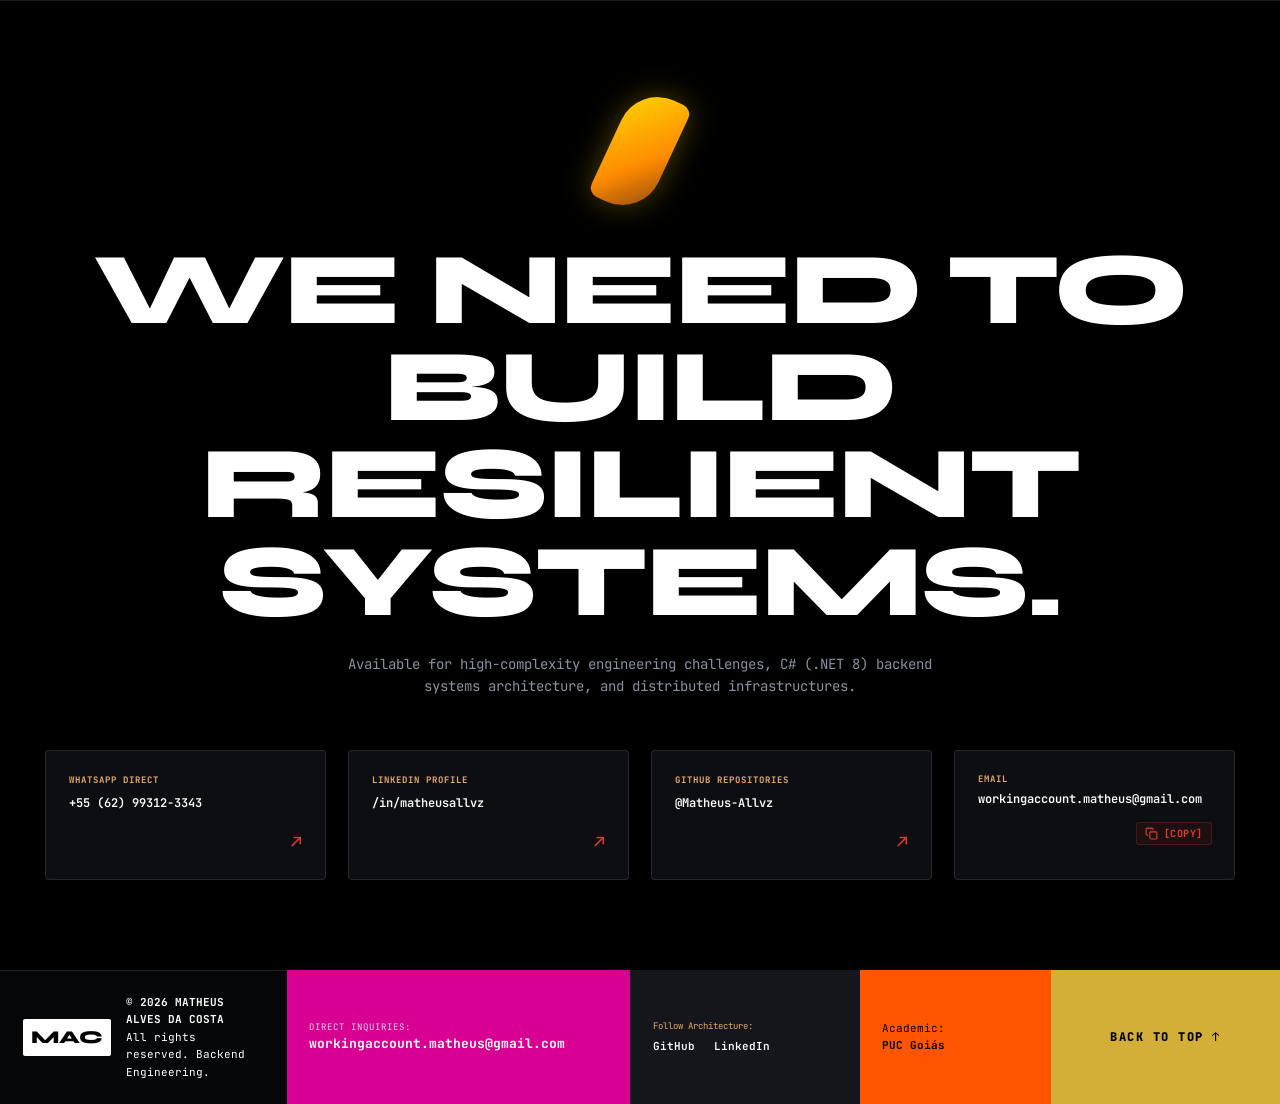
==== commit 479dc1db: "fix(interaction): refine telemetry wording and calibrate cinematic easeInOutCubic scroll dive" ====
--- a/index.html
+++ b/index.html
@@ -476,7 +476,7 @@
                                         <div class="term-row text-vermilion" data-i18n-html="works.chNext.term1">&gt; INITIATING SECTION 02 HANDOFF...</div>
                                         <div class="term-row highlight-green" data-i18n-html="works.chNext.term2">&gt; RECOGNITIONS &amp; SYSTEM BENCHMARKS</div>
                                         <div class="term-row" data-i18n-html="works.chNext.term3">&gt; BENCHMARK: 5x TOP 1 / 14.75 / CR 8.6</div>
-                                        <div class="term-row text-dim" data-i18n-html="works.chNext.term4">&gt; CAMERA PLUNGING INTO PHOSPHORS...</div>
+                                        <div class="term-row text-dim" data-i18n-html="works.chNext.term4">&gt; CONNECTING TO TELEMETRY HUB...</div>
                                         <div class="term-progress-track">
                                             <div class="term-progress-bar" style="width: 100%; background: #10b981;"></div>
                                         </div>
@@ -997,10 +997,10 @@
     </div>
 
     <!-- Smooth Scroll & GSAP Engine -->
-    <script src="js/lenis.min.js?v=20260929_fix2"></script>
-    <script src="js/gsap.min.js?v=20260929_fix2"></script>
-    <script src="js/ScrollTrigger.min.js?v=20260929_fix2"></script>
-    <script src="js/i18n.js?v=20260929_fix2"></script>
-    <script src="js/main.js?v=20260929_fix2"></script>
+    <script src="js/lenis.min.js?v=20260930_v1"></script>
+    <script src="js/gsap.min.js?v=20260930_v1"></script>
+    <script src="js/ScrollTrigger.min.js?v=20260930_v1"></script>
+    <script src="js/i18n.js?v=20260930_v1"></script>
+    <script src="js/main.js?v=20260930_v1"></script>
 </body>
 </html>
